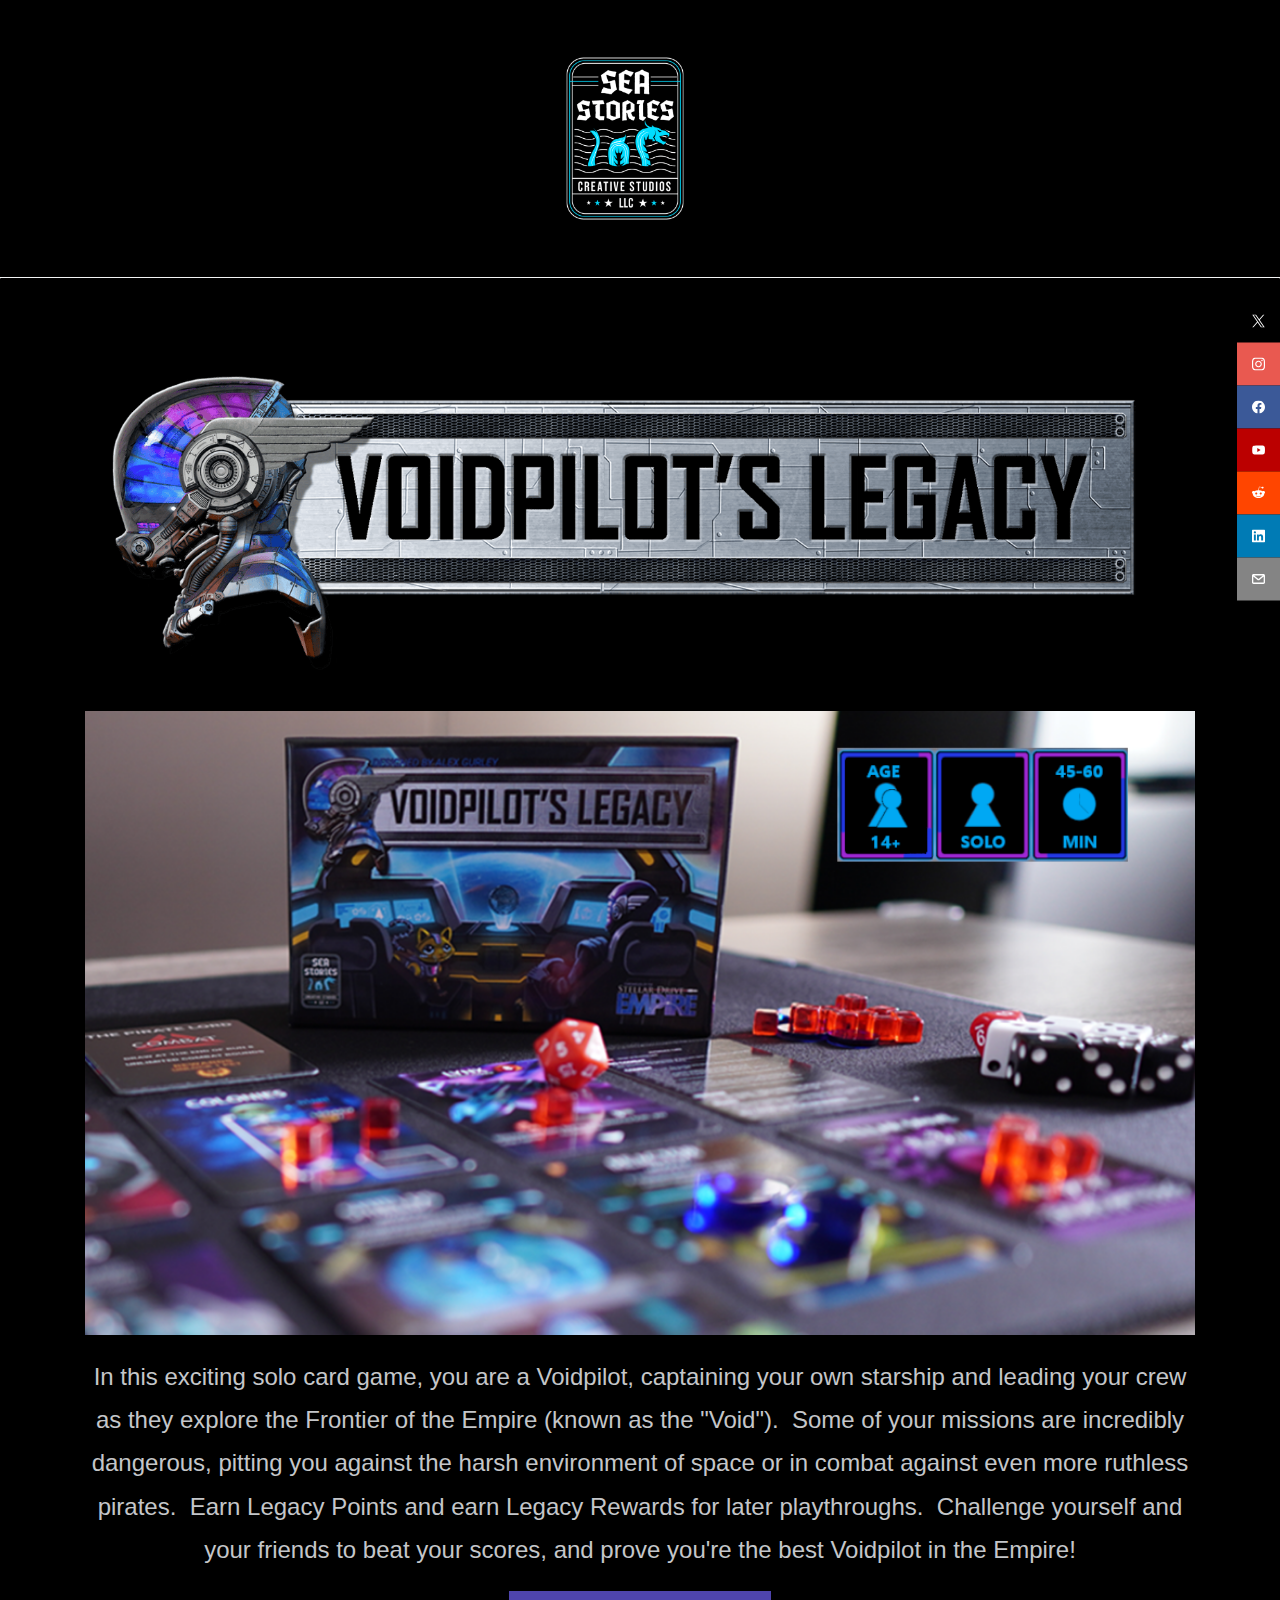
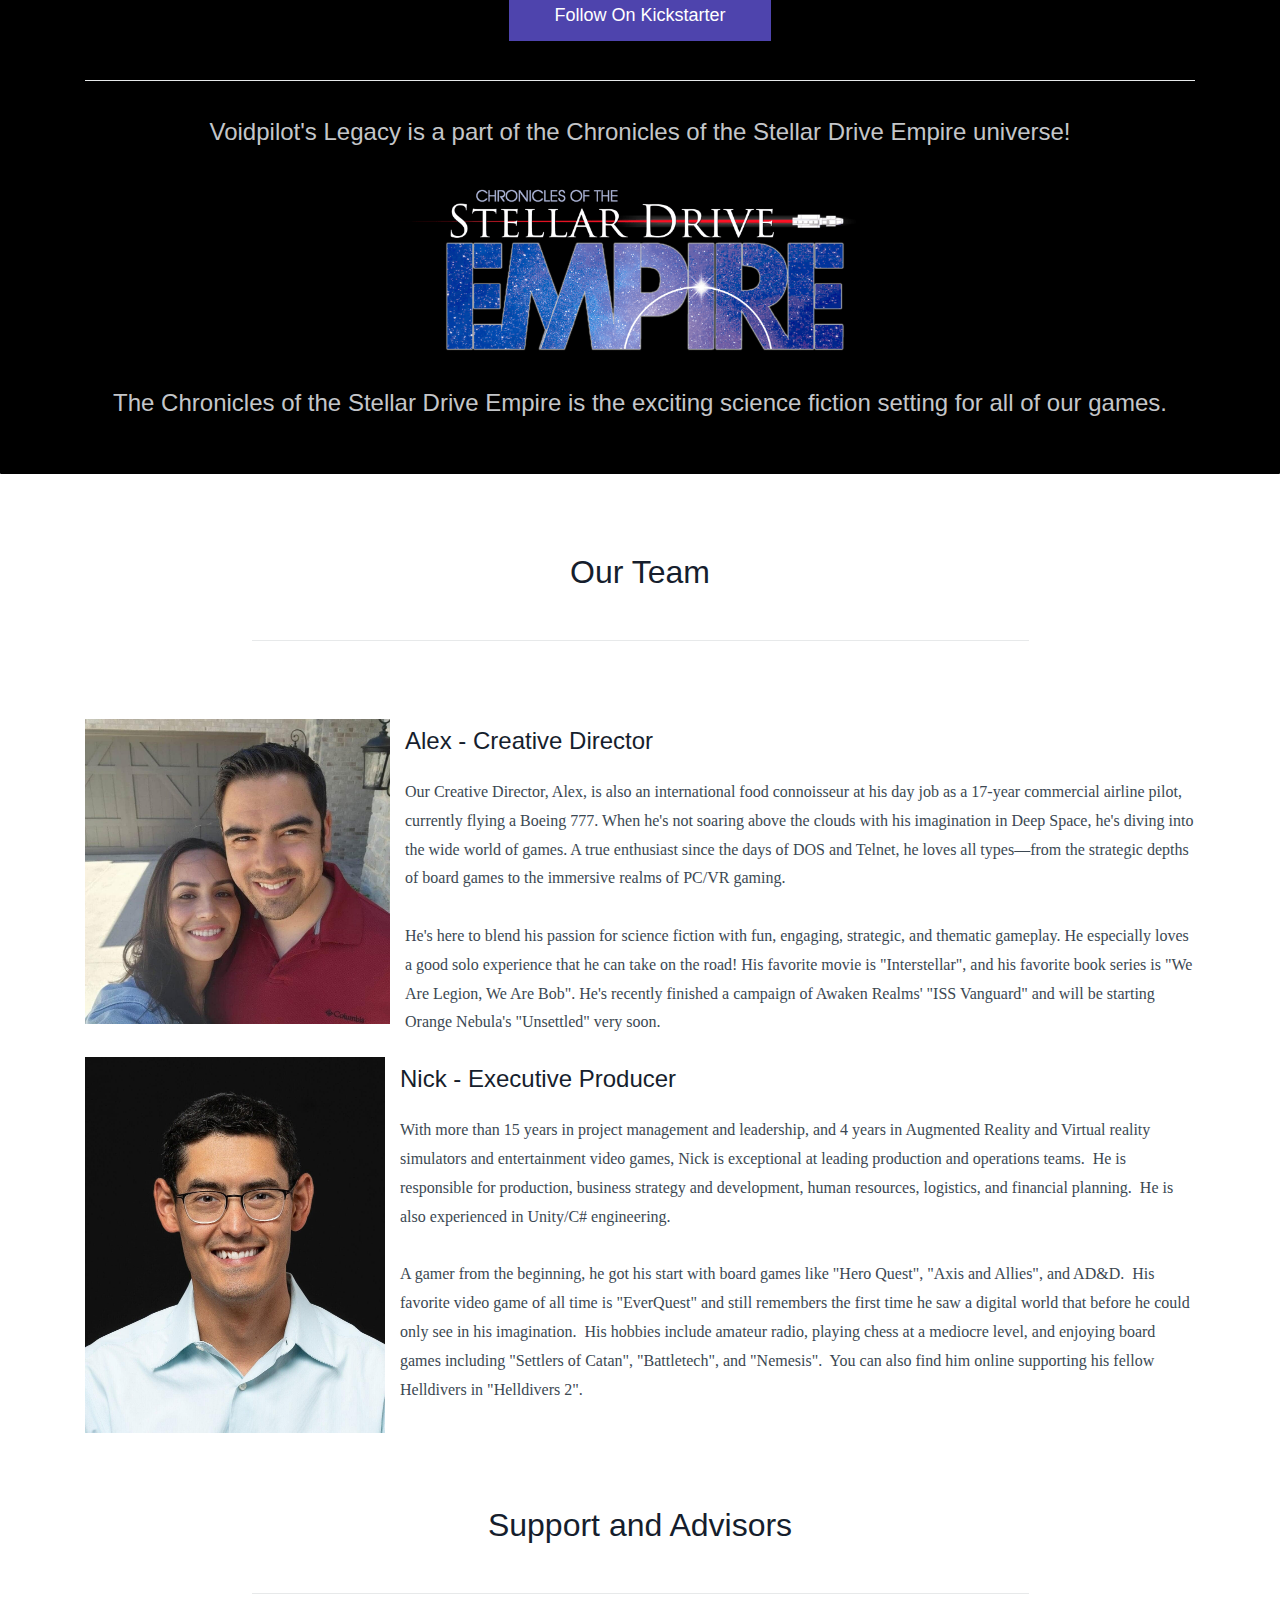
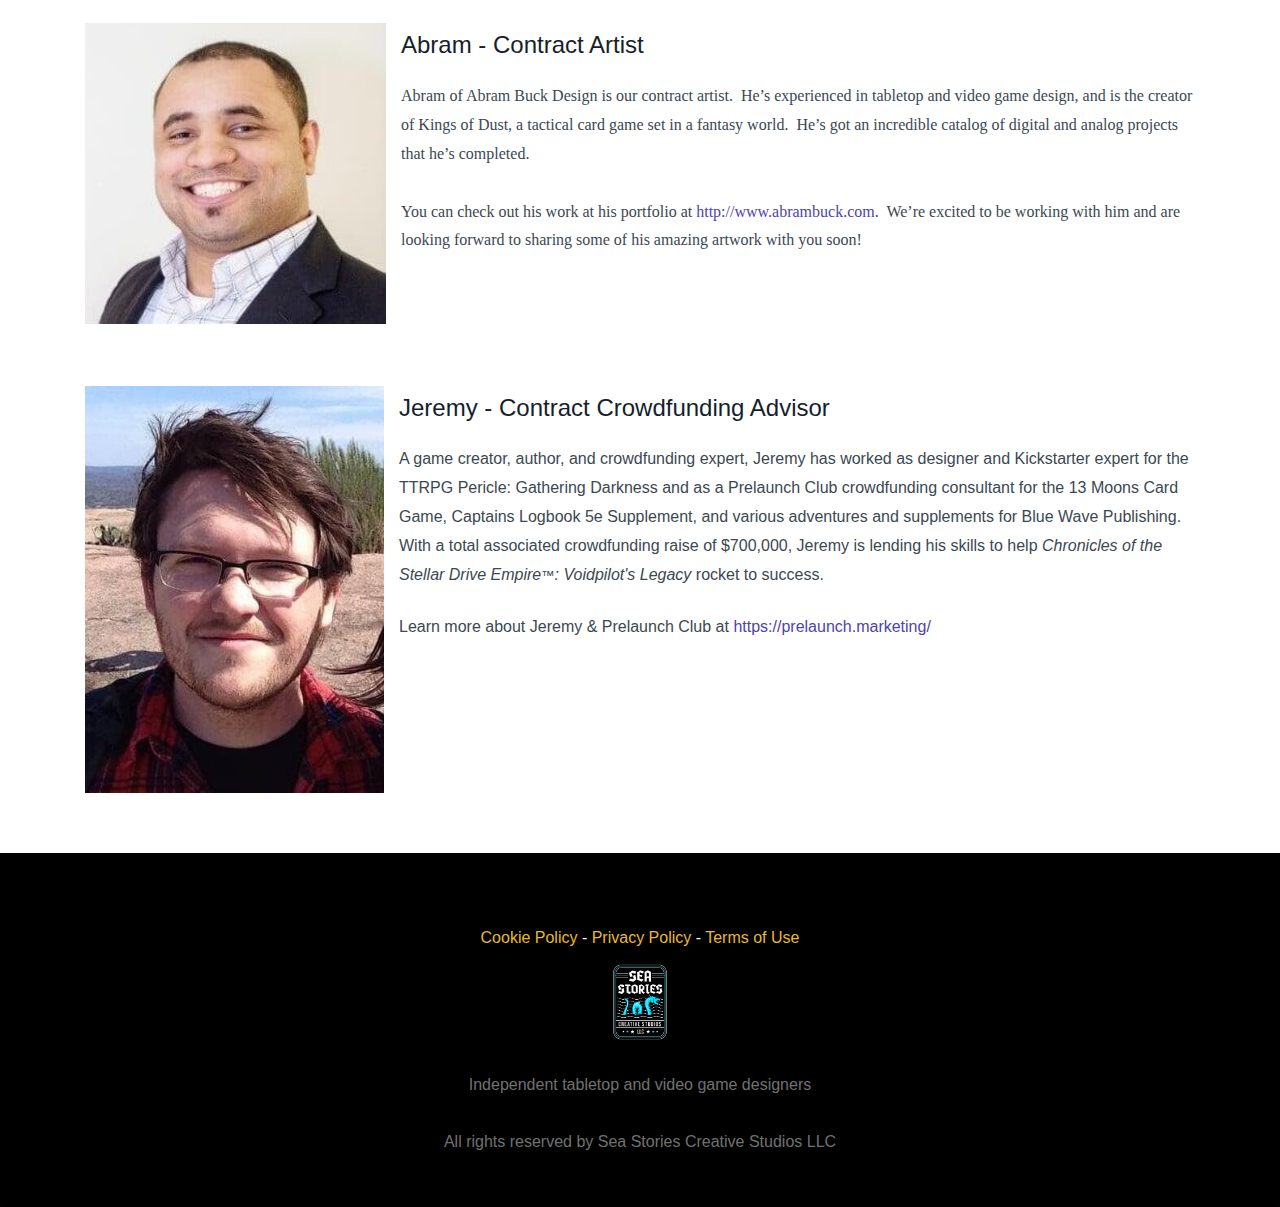
==== index.html @ 478aca2b "Testing links" ====
<!doctype html><html lang="en-US" dir="ltr" data-nojs><head><title>Sea Stories Creative Studios LLC</title><meta name="viewport" content="width=device-width, initial-scale=1.0, shrink-to-fit=no"><meta http-equiv="Content-Type" content="text/html; charset=utf-8"/><meta name="generator" content="Zoho Sites 2.0, https://zoho.com/sites"/><link rel="icon" href="/favicon.png"/><link rel="canonical" href="https://www.seastoriescreative.com/"/><meta name="twitter:card" content="summary_large_image"><meta name="twitter:image" content="https://www.seastoriescreative.com/Sea%20Stories%20Creative%20Studios%20LLC.png"><meta name="twitter:url" content="https://www.seastoriescreative.com/"><meta name="twitter:title" content="Sea Stories Creative Studios LLC"><meta property="og:image" content="https://www.seastoriescreative.com/Sea%20Stories%20Creative%20Studios%20LLC.png"><meta property="og:type" content="website"><meta property="og:url" content="https://www.seastoriescreative.com/"><meta property="og:title" content="Sea Stories Creative Studios LLC"><meta name="keywords" content="game studio, game design, games, boardgames, tabletopgames, board games, tabletop games, video games, game publisher"/><link href="https://www.seastoriescreative.com/index" rel="alternate" hreflang="x-default"><link href="/css/zsite-core.css" rel="preload" type="text/css" as="style"><link href="/css/zsite-core.css" rel="stylesheet" type="text/css"><link rel="preconnect" href="//img.zohostatic.com"><link rel="preconnect" href="//static.zohocdn.com"><link href="/template/65a9df3fc8744024b13e537485b26a95/stylesheets/style.css" rel="preload" type="text/css" as="style"><link href="/template/65a9df3fc8744024b13e537485b26a95/stylesheets/style.css" rel="stylesheet" type="text/css"><link href="/template/65a9df3fc8744024b13e537485b26a95/stylesheets/portal-signin.css" rel="preload" type="text/css" as="style"><link href="/template/65a9df3fc8744024b13e537485b26a95/stylesheets/portal-signin.css" rel="stylesheet" type="text/css"><link href="/template/65a9df3fc8744024b13e537485b26a95/stylesheets/sub-style.css" rel="preload" type="text/css" as="style"><link href="/template/65a9df3fc8744024b13e537485b26a95/stylesheets/sub-style.css" rel="stylesheet" type="text/css"><link rel="preload" type="text/css" href="//webfonts.zoho.com/css?family=Comfortaa:300,400,700/Lato:300,400,700/Noto Sans:100,300,400/Libre Baskerville:400&amp;display=swap" as="style"><link rel="stylesheet" type="text/css" href="//webfonts.zoho.com/css?family=Comfortaa:300,400,700/Lato:300,400,700/Noto Sans:100,300,400/Libre Baskerville:400&amp;display=swap"><link href="/zs-customcss.css" rel="preload" type="text/css" as="style"><link href="/zs-customcss.css" rel="stylesheet" type="text/css"><script>document.documentElement.removeAttribute('data-nojs');</script><script>window.zs_content_format="0";window.zs_resource_url ="/";window.isDefaultLogo = "false";window.zs_site_resource_id = "1806515000000003008";</script><script>window.is_portal_site="false";</script><script src="/zs-lang_en_US.js" defer></script><script src="/js/zsite-core.js" defer></script><script src="/template/65a9df3fc8744024b13e537485b26a95/js/header.js" defer></script><script src="/template/65a9df3fc8744024b13e537485b26a95/js/eventhandler.js" defer></script><script src="/template/65a9df3fc8744024b13e537485b26a95/js/megamenu.js" defer></script><script src="/template/65a9df3fc8744024b13e537485b26a95/js/language-list.js" defer></script><script>window.zs_data_center="USA";</script><script>window.stand_alone_path="";</script><script>window.zs_rendering_mode="live";</script><script>window.is_social_share_enabled="true";</script><script src="https://zsites.nimbuspop.com/IDC/js/browser_compatibility.js" defer></script><script type="text/javascript"> var zpc_msgs={"cookie.manage.table.title4":"Expires In","cookie.manage.table.title3":"Type","cookie.text.necessary.desc":"These cookies are essential for this website to function and cannot be switched off.","cookie.text.functional.desc":"These cookies are used to remember your preferences you choose on this website.","cookie.text.manage.service.name":"Zoho Sites","cookie.manage.table.title2":"Purpose","cookie.text.manage.service.desc":"Online website builder with extensive customization options.","cookie.manage.table.title1":"Name","cookie.text.analytics.title":"Analytics","cookie.text.analytics.desc":"These cookies are used to measure this website's performance.","cookie.text.necessary.title":"Essential","cookie.text.functional.title":"Functional"};</script><script type="text/javascript" src="https://static.zohocdn.com/sites/cb/zcbanner.js"></script><script type="text/javascript">window._zcBan.set_config({"after_decline_msg_buttontext":"Okay, Close.","cookie_bar_enable":true,"cp_text":"This website uses cookies to ensure you get the best experience on our website, including personalizing your experience and keeping you signed into your account.  By clicking Accept, you agree to the placement and use of cookies as described here in our Cookie Policy. Our Cookie Policy also describes how you can modify your cookie preferences.","after_decline_msg":true,"manage_btn_text":"Manage","manage_save_text":"Save","multi_page":false,"version":"1.1","after_decline_msg_text":"Declining cookies may affect the functions and user experience of this website. Please note that we use a cookie to remember your preference. You can also clear cookies and site data of this website from your browser settings","policy_msg":"You can learn more about how cookies are used by visiting the ${policy}","manage_message":"We have organised all the cookies used in this website under various categories. You may choose to accept or decline by using the toggle button in each of the following categories. Please note that we use a cookie to remember your preference. ${policy_message}","multi_site":true,"accept_btn_text":"Accept","cp_url_label":"Cookie Policy","decline_btn_text":"Decline","cp_url":"cookie-policy","manage_close_text":"Close","theme":"2","position":"2","manage_heading":"Manage preferences","f_decline_btn":true})</script><script>window.zs_resource_id = "1806515000000003009";window.zs_resource_type = "1";window.zs_site_resource_path = "";window.zs_resource_full_path ="/";window.zs_site_resource_id = "1806515000000003008";</script><script type="application/ld+json" id="schemagenerator">{"@context":"http:\/\/schema.org\/","@type":"Organization","url":"https:\/\/www.seastoriescreative.com","logo":"https:\/\/www.seastoriescreative.com\/Sea Stories Creative Studios LLC.png","sameAs":["https:\/\/www.youtube.com\/@VoidpilotsLegacy","https:\/\/www.facebook.com\/voidpilotslegacy","https:\/\/www.linkedin.com\/company\/sea-stories-creative-studios-llc\/","https:\/\/www.instagram.com\/voidpilotslegacy\/","https:\/\/twitter.com\/VoidpilotLegacy","https:\/\/www.reddit.com\/r\/VoidPilotsLegacy\/","mailto:hello@seastoriescreative.com"]}</script><!-- Google Tag Manager --><script>(function(w,d,s,l,i){w[l]=w[l]||[];w[l].push({'gtm.start':new Date().getTime(),event:'gtm.js'});var f=d.getElementsByTagName(s)[0],j=d.createElement(s),dl=l!='dataLayer'?'&l='+l:'';j.async=true;j.src='https://www.googletagmanager.com/gtm.js?id='+i+dl;f.parentNode.insertBefore(j,f);})(window,document,'script','dataLayer','GTM-KTRL2BNT');</script><!-- End Google Tag Manager --><script async src='https://www.googletagmanager.com/gtag/js?id=G-MTY41W4S1X'></script><script>window.dataLayer = window.dataLayer || [];function gtag(){dataLayer.push(arguments);}gtag('js', new Date());gtag('config', 'G-MTY41W4S1X');</script></head><body data-zs-home="false" data-zs-subsite="" data-zs-display-mode="default"><!-- Google Tag Manager (noscript) --><noscript><iframe src="https://www.googletagmanager.com/ns.html?id=GTM-KTRL2BNT" height="0" width="0" style="display:none;visibility:hidden;"></iframe></noscript><!-- End Google Tag Manager (noscript) --><a href="#thememaincontent" class="theme-skip-to-needed-content">Skip to main content</a><div data-headercontainer="zptheme-data-headercontainer" class="zpheader-style-02 theme-mobile-header-style-01" data-headercontainer="zptheme-data-headercontainer" data-zs-mobile-headerstyle="01" class="zpheader-style-02 theme-mobile-header-style-01"><div class="theme-header-topbar theme-hide-res-topbar " data-dark-part-applied="false" data-theme-topbar="zptheme-topbar"><div class="zpcontainer"></div>
</div><div class="theme-header " data-dark-part-applied="false" data-banner-base-header="theme-banner-base-header"><div class="zpcontainer"><div data-zs-branding class="theme-branding-info theme-brand-style-02" data-theme-branding-info="zptheme-branding-info"><div data-zs-logo-container class="theme-logo-parent "><a href="/" title="Logo"><picture><img data-zs-logo src="/Sea Stories Creative Studios LLC.png" alt="Sea Stories Creative Studios LLC" style="height:213px;width:254px;"/></picture></a></div>
</div></div></div><div data-megamenu-content-container class="theme-header theme-header-navigation-style" data-header="none" data-dark-part-applied="false" data-banner-base-header="theme-banner-base-header"><div class="zpcontainer"><div class="theme-navigation-and-icons"><div class="theme-menu-area" data-zp-nonresponsive-container="mymenu1"><div class="theme-menu " data-nav-menu-icon-width=15 data-nav-menu-icon-height=15 data-sub-menu-icon-height=15 data-sub-menu-icon-width=15 data-mega-menu-icon-width=15 data-mega-menu-icon-height=15 data-non-res-menu="zptheme-menu-non-res" data-zp-theme-menu="id: mymenu1 ;active: theme-menu-selected; maxitem:5;position: theme-sub-menu-position-change; orientation: horizontal; submenu: theme-sub-menu; moretext: More; nonresponsive-icon-el: theme-non-responsive-menu; responsive-icon-el: theme-responsive-menu; burger-close-icon: theme-close-icon; animate-open: theme-toggle-animate; animate-close: theme-toggle-animate-end;open-icon: theme-submenu-down-arrow; close-icon: theme-submenu-up-arrow; root-icon: theme-submenu-down-arrow; subtree-icon: theme-submenu-right-arrow;" role="navigation"></div>
</div></div></div><div data-zs-responsive-menu-area class="theme-responsive-menu-area theme-navigation-and-icons zpcontainer"><div class="theme-responsive-menu-container" data-zp-burger-clickable-area="mymenu1"><span class="theme-burger-icon" data-zp-theme-burger-icon="mymenu1"></span></div>
<div class="theme-responsive-menu theme-menu-area" data-zp-responsive-container="mymenu1"></div>
</div></div><div class="zpsocialicon-floater"><div class="theme-socialicon-parent theme-social-icon-space" data-socialicon-parent="zptheme-socialicon-parent"><ul class="theme-scoialicon-inner-parent" data-socialicon-inner-parent="zptheme-socialicon-inner-parent"><li class="theme-socialicon-list"><a href="https://twitter.com/VoidpilotLegacy" target="_blank" class="theme-twitter-container" data-zs-social-profile-link aria-label="twitter"><svg xmlns="http://www.w3.org/2000/svg" aria-hidden="true" width="24" height="24" viewBox="0 0 24 24"><path fill-rule="nonzero" d="M14.23 10.16 22.97 0H20.9l-7.59 8.82L7.24 0H.25l9.17 13.34L.25 24h2.07l8.02-9.32 6.4 9.32h6.99l-9.5-13.84Zm-2.84 3.3-.93-1.33L3.07 1.56h3.18l5.97 8.53.92 1.33 7.76 11.09h-3.18l-6.33-9.05Z"/></svg></a></li><li class="theme-socialicon-list"><a href="https://www.instagram.com/voidpilotslegacy/" target="_blank" class="theme-instagram-container" data-zs-social-profile-link aria-label="instagram"><svg class="zpsocialprofile" aria-hidden="true" viewBox="0 0 64 64" xmlns="http://www.w3.org/2000/svg"><path d="M18.7470755,0.221595251 C15.3422244,0.382299247 13.0166948,0.927668835 10.9845413,1.72394402 C8.8808805,2.5440464 7.09761014,3.64310557 5.32364538,5.42434073 C3.54758782,7.20661909 2.45687425,8.99304465 1.64301187,11.0988238 C0.855031083,13.1361614 0.321066295,15.4627981 0.170711099,18.8697484 C0.0214311023,22.2829708 -0.012802497,23.3716107 0.00383750267,32.0611721 C0.0204135023,40.7496967 0.0587623014,41.8403975 0.221527098,45.254631 C0.384285494,48.6585158 0.927619882,50.9830597 1.72388866,53.0162565 C2.54502785,55.1199428 3.64296062,56.9022276 5.42521338,58.6772547 C7.20645494,60.4522883 8.9939045,61.5419779 11.1006629,62.3569282 C13.1359204,63.1438722 15.46353,63.6799042 18.8694627,63.8291842 C22.2826082,63.9795458 23.3722466,64.0127042 32.0596384,63.9961282 C40.7511454,63.9795458 41.8408478,63.941165 45.2539933,63.7794178 C48.6588444,63.616653 50.9822875,63.0712898 53.0165275,62.2770946 C55.1201883,61.4538563 56.9034586,60.3579395 58.6774234,58.5756547 C60.4513945,56.7943876 61.5421081,55.0069188 62.3560345,52.9001285 C63.1440153,50.8648453 63.6800089,48.5372038 63.8282777,45.1333446 C63.9775577,41.7180679 64.0128665,40.6273351 63.9962265,31.9388169 C63.9796441,23.2492555 63.9402841,22.1606092 63.7785369,18.7484684 C63.6167897,15.3414861 63.0714329,13.0179854 62.2761753,10.9837454 C61.4540249,8.88005905 60.3571033,7.0987919 58.5758618,5.32274074 C56.7946202,3.54875038 55.0071771,2.4559312 52.9004123,1.64411682 C50.8641371,0.856129637 48.5375324,0.319048049 45.1316061,0.171822452 C41.7184606,0.0204496555 40.6288222,-0.0127087437 31.9383264,0.00387365592 C23.2499298,0.0204560555 22.160285,0.0577936547 18.7470755,0.221595251 M19.1203747,58.0696835 C16.0006051,57.9338499 14.3064996,57.4154436 13.1774308,56.9810372 C11.682346,56.4024772 10.6154853,55.7088452 9.49261809,54.5942852 C8.37184371,53.4755524 7.67612533,52.4117765 7.09241974,50.9198021 C6.65381495,49.7906885 6.12611576,48.0986182 5.97993337,44.9788358 C5.82129017,41.6060871 5.78502777,40.5941383 5.76945657,32.0497481 C5.75287417,23.5074443 5.78394617,22.4954955 5.93120377,19.1196428 C6.06491897,16.0019213 6.58648055,14.3057037 7.01983094,13.1776334 C7.59834613,11.6804686 8.28988531,10.6156558 9.40655089,9.49280784 C10.5252389,8.36992787 11.5889956,7.67628948 13.081994,7.0925775 C14.2100452,6.65191191 15.9021283,6.12831512 19.0208227,5.98007832 C22.3956194,5.82038552 23.4064738,5.78618392 31.9486944,5.76960153 C40.4929438,5.75298713 41.5048734,5.78307992 44.8807453,5.93134872 C47.9983644,6.06715032 49.6945564,6.58350231 50.8216028,7.0199951 C52.3176987,7.59852308 53.3845595,8.28801427 54.5064091,9.40674704 C55.628201,10.5254798 56.323913,11.5871694 56.9076186,13.0832846 C57.3482458,14.2082189 57.8718362,15.9023821 58.0190938,19.0201036 C58.1797594,22.3949387 58.2160858,23.4068555 58.231593,31.9491913 C58.2481754,40.4935879 58.2171034,41.5054983 58.0688346,44.8792902 C57.933033,47.9990726 57.4156442,49.6942725 56.9802074,50.8243973 C56.4016858,52.3184581 55.710089,53.3853316 54.5924123,54.5082116 C53.4747995,55.6269444 52.4110427,56.3246916 50.9169691,56.9084356 C49.7910044,57.348026 48.0968988,57.8726723 44.9802333,58.0209411 C41.6055006,58.1795587 40.5945822,58.2158467 32.0492576,58.2314179 C23.507037,58.2480131 22.4961826,58.2158659 19.1203747,58.0696835 M45.2073489,14.8946189 C45.2114717,17.0138765 46.9346204,18.729806 49.053846,18.7256663 C51.1740891,18.7215116 52.8900251,16.9993549 52.8869253,14.8800973 C52.8827483,12.7608398 51.1595931,11.043899 49.03935,11.0480387 C46.9191132,11.052187 45.2031773,12.7753614 45.2073489,14.8946189 M15.5693094,32.0310857 C15.5869347,41.1063495 22.957565,48.4469894 32.0305952,48.4293954 C41.1046942,48.4117446 48.4493852,41.0430983 48.4318231,31.9678665 C48.414134,22.8957323 41.0424926,15.5509133 31.967376,15.5685072 C22.8942818,15.5861645 15.5516836,22.9579403 15.5693094,32.0310857 M21.3328633,32.0196937 C21.3225058,26.1295435 26.0897377,21.344654 31.978768,21.3342528 C37.868867,21.3228812 42.6547101,26.0880651 42.6661227,31.9792585 C42.6775581,37.870452 37.9103198,42.6542983 32.0192032,42.6657427 C26.1301793,42.6771143 21.3442722,37.9108872 21.3328633,32.0196937"></path></svg></a></li><li class="theme-socialicon-list"><a href="https://www.facebook.com/voidpilotslegacy" target="_blank" class="theme-facebook-container" data-zs-social-profile-link aria-label="facebook"><svg class="zpsocialprofile" aria-hidden="true" viewBox="0 0 64 64" xmlns="http://www.w3.org/2000/svg"><path d="M64,32.1989637 C64,14.4248705 49.6642636,0 32,0 C14.3357364,0 -8.52651283e-14,14.4248705 -8.52651283e-14,32.1989637 C-8.52651283e-14,48.2818653 11.6992791,61.6124352 27.0236869,64 L27.0236869,41.4839378 L18.8506694,41.4839378 L18.8506694,32.1989637 L27.0236869,32.1989637 L27.0236869,25.1025907 C27.0236869,17.0445596 31.76931,12.5678756 39.0854789,12.5678756 C42.5787848,12.5678756 46.2039135,13.2310881 46.2039135,13.2310881 L46.2039135,21.0901554 L42.1833162,21.0901554 C38.1956746,21.0901554 36.9433574,23.6103627 36.9433574,26.1305699 L36.9433574,32.1658031 L45.8414006,32.1658031 L44.4243048,41.4507772 L36.9433574,41.4507772 L36.9433574,63.9668394 C52.3007209,61.6124352 64,48.2818653 64,32.1989637 Z"></path></svg></a></li><li class="theme-socialicon-list"><a href="https://www.youtube.com/@VoidpilotsLegacy" target="_blank" class="theme-youtube-container" data-zs-social-profile-link aria-label="youtube"><svg class="zpsocialprofile" aria-hidden="true" viewBox="0 0 64 64" xmlns="http://www.w3.org/2000/svg"><path d="M32.786 10l.106.001.392.002c1.94.009 6.896.05 11.873.237l.765.03c4.589.187 9.063.504 11.068 1.04 2.71.73 4.84 2.86 5.56 5.56 1.204 4.505 1.301 13.515 1.31 14.939v.382c-.009 1.424-.106 10.434-1.31 14.939a7.885 7.885 0 0 1-5.56 5.56c-4.455 1.19-21.107 1.3-24.098 1.309h-.923c-2.99-.01-19.635-.118-24.099-1.309a7.885 7.885 0 0 1-5.56-5.56c-.401-1.502-.68-3.504-.873-5.559l-.058-.65c-.314-3.688-.368-7.394-.377-8.552L1 32.124v-.194-.054l.002-.245c.009-1.158.063-4.864.377-8.552l.058-.65c.193-2.055.472-4.057.873-5.559a7.885 7.885 0 0 1 5.56-5.56c4.296-1.146 19.878-1.29 23.706-1.307L31.97 10h.105zM26.15 22.57v18.86L42.48 32l-16.33-9.43z"/></svg></a></li><li class="theme-socialicon-list"><a href="https://www.reddit.com/r/VoidPilotsLegacy/" target="_blank" class="theme-reddit-container" data-zs-social-profile-link aria-label="reddit"><svg class="zpsocialprofile" aria-hidden="true" xmlns="http://www.w3.org/2000/svg" viewBox="0 0 64 64"><path d="M64,29.0049213 C64,25.1338583 60.8506151,21.992126 56.970123,21.992126 C55.0579965,21.992126 53.370826,22.7214567 52.1335677,23.9557087 C47.3532513,20.5334646 40.7170475,18.2893701 33.4059754,18.0088583 L36.6115993,3.02952756 L47.0158172,5.21751969 C47.1282953,7.85433071 49.3216169,9.98622047 52.0210896,9.98622047 C54.7768014,9.98622047 57.026362,7.74212598 57.026362,4.99311024 C57.026362,2.24409449 54.7768014,0 52.0210896,0 C50.0527241,0 48.3655536,1.12204724 47.5782074,2.80511811 L35.9367311,0.336614173 C35.599297,0.280511811 35.2618629,0.336614173 34.9806678,0.50492126 C34.6994728,0.673228346 34.5307557,0.953740157 34.4182777,1.29035433 L30.8752197,18.0088583 C23.3954306,18.2332677 16.7029877,20.4212598 11.8664323,23.9557087 C10.629174,22.7775591 8.8857645,21.992126 7.02987698,21.992126 C3.14938489,21.992126 0,25.1338583 0,29.0049213 C0,31.8661417 1.68717047,34.2785433 4.16168717,35.4005906 C4.04920914,36.0738189 3.99297012,36.8031496 3.99297012,37.5324803 C3.99297012,48.3041339 16.5342707,57 32.056239,57 C47.5782074,57 60.1195079,48.3041339 60.1195079,37.5324803 C60.1195079,36.8031496 60.0632689,36.1299213 59.9507909,35.4566929 C62.2565905,34.3346457 64,31.8661417 64,29.0049213 Z M16,34 C16,31.247191 18.247191,29 21,29 C23.752809,29 26,31.247191 26,34 C26,36.752809 23.752809,39 21,39 C18.247191,39 16,36.752809 16,34 Z M43.6131844,47.2768496 C40.253641,50.7708831 33.865001,51 31.9924686,51 C30.1199362,51 23.6762217,50.7136038 20.3717528,47.2768496 C19.8760824,46.7613365 19.8760824,45.902148 20.3717528,45.3866348 C20.8674231,44.8711217 21.6935403,44.8711217 22.1892107,45.3866348 C24.282041,47.5632458 28.7981486,48.3651551 32.0475431,48.3651551 C35.2969376,48.3651551 39.7579706,47.5632458 41.9058755,45.3866348 C42.4015458,44.8711217 43.2276631,44.8711217 43.7233334,45.3866348 C44.1088548,45.9594272 44.1088548,46.7613365 43.6131844,47.2768496 Z M43,39 C40.247191,39 38,36.752809 38,34 C38,31.247191 40.247191,29 43,29 C45.752809,29 48,31.247191 48,34 C48,36.752809 45.752809,39 43,39 Z"></path></svg></a></li><li class="theme-socialicon-list"><a href="https://www.linkedin.com/company/sea-stories-creative-studios-llc/" target="_blank" class="theme-linkedin-container" data-zs-social-profile-link aria-label="linkedin"><svg class="zpsocialprofile" aria-hidden="true" viewBox="0 0 64 64" xmlns="http://www.w3.org/2000/svg"><path d="M64 4.706v54.588A4.706 4.706 0 0 1 59.294 64H4.706A4.706 4.706 0 0 1 0 59.294V4.706A4.706 4.706 0 0 1 4.706 0h54.588A4.706 4.706 0 0 1 64 4.706zM18.824 24.47H9.412v30.117h9.412V24.471zm.847-10.353a5.421 5.421 0 0 0-5.384-5.46h-.17a5.459 5.459 0 0 0 0 10.918 5.421 5.421 0 0 0 5.554-5.289v-.17zm34.917 22.174c0-9.054-5.76-12.574-11.482-12.574a10.73 10.73 0 0 0-9.525 4.856h-.263v-4.103H24.47v30.117h9.411V38.57a6.25 6.25 0 0 1 5.647-6.738h.358c2.993 0 5.214 1.882 5.214 6.625v16.132h9.412l.075-18.296z"/></svg></a></li><li class="theme-socialicon-list"><a href="mailto:hello@seastoriescreative.com" target="_blank" class="theme-email-container" data-zs-social-profile-link aria-label="email"><svg aria-hidden="true" viewBox="0 0 383 292" xmlns="http://www.w3.org/2000/svg" xmlns:xlink="http://www.w3.org/1999/xlink"><path d="M336.764,0.945 L45.354,0.945 C20.346,0.945 0,20.484 0,44.5 L0,247.617 C0,271.633 20.346,291.172 45.354,291.172 L336.764,291.172 C361.772,291.172 382.117,271.633 382.117,247.617 L382.117,44.5 C382.117,20.484 361.772,0.945 336.764,0.945 L336.764,0.945 Z M336.764,252.72 L45.354,252.72 C41.678,252.72 38.454,250.336 38.454,247.617 L38.454,71.359 L170.251,182.629 C172.953,184.911 176.389,186.167 179.927,186.167 L202.186,186.168 C205.722,186.168 209.16,184.911 211.863,182.629 L343.666,71.355 L343.666,247.619 C343.664,250.336 340.439,252.72 336.764,252.72 L336.764,252.72 Z M191.059,147.987 L62.87,39.397 L319.248,39.397 L191.059,147.987 L191.059,147.987 Z"></path></svg></a></li></ul></div>
</div></div>

<div data-theme-content-container="theme-content-container" class="theme-content-area "><div class="theme-content-container"><div class="theme-content-area-inner"><div class="zpcontent-container page-container "><div data-element-id="elm_e9fQf1eFQduk0nmNtAIdBA" data-element-type="section" class="zpsection zpdefault-section zpdefault-section-bg zscustom-section-73 " style="background-color:rgb(0, 0, 0);background-image:unset;"><style type="text/css"> [data-element-id="elm_e9fQf1eFQduk0nmNtAIdBA"].zpsection{ border-radius:1px; } </style><div class="zpcontainer"><div data-element-id="elm__mXzXX-2QSj59DTmMHDhwQ" data-element-type="row" class="zprow zpalign-items-flex-start zpjustify-content-flex-start zpdefault-section zpdefault-section-bg "><style type="text/css"> [data-element-id="elm__mXzXX-2QSj59DTmMHDhwQ"].zprow{ border-radius:1px; } </style><div data-element-id="elm_FdUNUHGbYTXKhzCLHyN1WA" data-element-type="column" class="zpelem-col zpcol-12 zpcol-md-12 zpcol-sm-12 zpalign-self- zpdefault-section zpdefault-section-bg "><style type="text/css"> [data-element-id="elm_FdUNUHGbYTXKhzCLHyN1WA"].zpelem-col{ border-radius:1px; } </style><div data-element-id="elm__OHhuEew_BnUKDeQ_A97dQ" data-element-type="image" class="zpelement zpelem-image "><style> @media (min-width: 992px) { [data-element-id="elm__OHhuEew_BnUKDeQ_A97dQ"] .zpimage-container figure img { width: 1110px ; height: 342.71px ; } } @media (max-width: 991px) and (min-width: 768px) { [data-element-id="elm__OHhuEew_BnUKDeQ_A97dQ"] .zpimage-container figure img { width:723px ; height:223.23px ; } } @media (max-width: 767px) { [data-element-id="elm__OHhuEew_BnUKDeQ_A97dQ"] .zpimage-container figure img { width:415px ; height:128.13px ; } } [data-element-id="elm__OHhuEew_BnUKDeQ_A97dQ"].zpelem-image { border-radius:1px; } </style><div data-caption-color="" data-size-tablet="" data-size-mobile="" data-align="center" data-tablet-image-separate="false" data-mobile-image-separate="false" class="zpimage-container zpimage-align-center zpimage-tablet-align-center zpimage-mobile-align-center zpimage-size-fit zpimage-tablet-fallback-fit zpimage-mobile-fallback-fit "><figure role="none" class="zpimage-data-ref"><a class="zpimage-anchor" href="https://www.kickstarter.com/projects/voidpilotslegacy/voidpilots-legacy-a-new-solo-sci-fi-tabletop-game" target="" title="Follow on Kickstarter!" rel="nofollow"><picture><img class="zpimage zpimage-style-none zpimage-space-none " src="/VPL%20Logo%20for%20Website%20Transparent.png" width="415" height="128.13" loading="lazy" size="fit"/></picture></a></figure></div>
</div><div data-element-id="elm__EafTPtMDIHY2mbrFZQD1w" data-element-type="image" class="zpelement zpelem-image "><style> @media (min-width: 992px) { [data-element-id="elm__EafTPtMDIHY2mbrFZQD1w"] .zpimage-container figure img { width: 1110px ; height: 624.38px ; } } @media (max-width: 991px) and (min-width: 768px) { [data-element-id="elm__EafTPtMDIHY2mbrFZQD1w"] .zpimage-container figure img { width:723px ; height:406.69px ; } } @media (max-width: 767px) { [data-element-id="elm__EafTPtMDIHY2mbrFZQD1w"] .zpimage-container figure img { width:415px ; height:233.44px ; } } [data-element-id="elm__EafTPtMDIHY2mbrFZQD1w"].zpelem-image { border-radius:1px; } </style><div data-caption-color="" data-size-tablet="" data-size-mobile="" data-align="center" data-tablet-image-separate="false" data-mobile-image-separate="false" class="zpimage-container zpimage-align-center zpimage-tablet-align-center zpimage-mobile-align-center zpimage-size-fit zpimage-tablet-fallback-fit zpimage-mobile-fallback-fit "><figure role="none" class="zpimage-data-ref"><a class="zpimage-anchor" href="https://www.kickstarter.com/projects/voidpilotslegacy/voidpilots-legacy-a-new-solo-sci-fi-tabletop-game" target="" title="Follow on Kickstarter!" rel="nofollow"><picture><img class="zpimage zpimage-style-none zpimage-space-none " src="/Kickstarter_Main_Updated_Box_Art.png" width="415" height="233.44" loading="lazy" size="fit"/></picture></a></figure></div>
</div><div data-element-id="elm_JCld3s4CNMFNfX1AwL4HZw" data-element-type="text" class="zpelement zpelem-text "><style> [data-element-id="elm_JCld3s4CNMFNfX1AwL4HZw"].zpelem-text{ color:#C4C6C9 ; border-radius:1px; } </style><div class="zptext zptext-align-left " data-editor="true"><p style="text-align:center;"><span style="font-size:24px;">In this exciting solo card game, you are a Voidpilot, captaining your own starship and leading your crew as they explore the Frontier of the Empire (known as the &quot;Void&quot;).&nbsp;&nbsp;</span><span style="font-size:24px;color:inherit;">Some of your missions are incredibly dangerous, pitting you against the harsh environment of space or in combat against even more ruthless pirates.&nbsp; Earn Legacy Points and earn Legacy Rewards for later playthroughs.&nbsp; Challenge yourself and your friends to beat your scores, and prove you're the best Voidpilot in the Empire!</span></p></div>
</div><div data-element-id="elm_pUQxnn-iqKiBbS7LHM4fKA" data-element-type="button" class="zpelement zpelem-button "><style> [data-element-id="elm_pUQxnn-iqKiBbS7LHM4fKA"].zpelem-button{ border-radius:1px; } </style><div class="zpbutton-container zpbutton-align-center"><style type="text/css"></style><a class="zpbutton-wrapper zpbutton zpbutton-type-primary zpbutton-size-lg zpbutton-style-none " href="https://www.kickstarter.com/projects/voidpilotslegacy/voidpilots-legacy-a-new-solo-sci-fi-tabletop-game" rel="nofollow"><span class="zpbutton-content">Follow On Kickstarter</span></a></div>
</div><div data-element-id="elm_vgsgtUgsEJg2TPLaZqE7Vg" data-element-type="divider" class="zpelement zpelem-divider "><style type="text/css"> [data-element-id="elm_vgsgtUgsEJg2TPLaZqE7Vg"].zpelem-divider{ border-radius:1px; } </style><style></style><div class="zpdivider-container zpdivider-line zpdivider-align-center zpdivider-width100 zpdivider-line-style-solid "><div class="zpdivider-common"></div>
</div></div><div data-element-id="elm_Fx9bbV9vGnPjCKG36pbBfw" data-element-type="text" class="zpelement zpelem-text "><style> [data-element-id="elm_Fx9bbV9vGnPjCKG36pbBfw"].zpelem-text{ color:#C4C6C9 ; border-radius:1px; } </style><div class="zptext zptext-align-left " data-editor="true"><p style="text-align:center;"><span style="color:inherit;"><span style="font-size:24px;">Voidpilot's Legacy is a part of the Chronicles of the Stellar Drive Empire universe!</span></span><br></p></div>
</div><div data-element-id="elm_EDOK5cABSt3zhA7u4ZMHGw" data-element-type="image" class="zpelement zpelem-image "><style> @media (min-width: 992px) { [data-element-id="elm_EDOK5cABSt3zhA7u4ZMHGw"] .zpimage-container figure img { width: 500px ; height: 187.81px ; } } @media (max-width: 991px) and (min-width: 768px) { [data-element-id="elm_EDOK5cABSt3zhA7u4ZMHGw"] .zpimage-container figure img { width:500px ; height:187.81px ; } } @media (max-width: 767px) { [data-element-id="elm_EDOK5cABSt3zhA7u4ZMHGw"] .zpimage-container figure img { width:500px ; height:187.81px ; } } [data-element-id="elm_EDOK5cABSt3zhA7u4ZMHGw"].zpelem-image { border-radius:1px; } </style><div data-caption-color="" data-size-tablet="" data-size-mobile="" data-align="center" data-tablet-image-separate="false" data-mobile-image-separate="false" class="zpimage-container zpimage-align-center zpimage-tablet-align-center zpimage-mobile-align-center zpimage-size-medium zpimage-tablet-fallback-medium zpimage-mobile-fallback-medium hb-lightbox " data-lightbox-options="
                type:fullscreen,
                theme:dark"><figure role="none" class="zpimage-data-ref"><a class="zpimage-anchor" style="cursor:pointer;" href="javascript:;"><picture><img class="zpimage zpimage-style-none zpimage-space-none " src="/SDE_Website_trans.png" width="500" height="187.81" loading="lazy" size="medium" data-lightbox="true"/></picture></a></figure></div>
</div><div data-element-id="elm_a20Hr5rEx1dm4_iFs_bB9A" data-element-type="text" class="zpelement zpelem-text "><style> [data-element-id="elm_a20Hr5rEx1dm4_iFs_bB9A"].zpelem-text{ color:#C4C6C9 ; border-radius:1px; } </style><div class="zptext zptext-align-left " data-editor="true"><p style="text-align:center;"><span style="font-size:24px;">The Chronicles of the Stellar Drive Empire is the exciting science fiction setting for all of our games.</span></p></div>
</div></div></div></div></div><div data-element-id="elm_SDrUrYrMS2i730oQY2Qi9g" data-element-type="section" class="zpsection zpdefault-section zpdefault-section-bg zscustom-section-74 "><style type="text/css"> [data-element-id="elm_SDrUrYrMS2i730oQY2Qi9g"].zpsection{ border-radius:1px; } </style><div class="zpcontainer"><div data-element-id="elm_VMAX110gSnWqBg7SoLzl_w" data-element-type="row" class="zprow zpalign-items-flex-start zpjustify-content-flex-start "><style type="text/css"></style><div data-element-id="elm_b5cIg9vqTsudaE9iIs5Iug" data-element-type="column" class="zpelem-col zpcol-12 zpcol-md-12 zpcol-sm-12 zpalign-self- zpdefault-section zpdefault-section-bg "><style type="text/css"></style><div data-element-id="elm_DQZh75ozQzafYv4T58g6_g" data-element-type="heading" class="zpelement zpelem-heading "><style></style><h2
 class="zpheading zpheading-style-none zpheading-align-center " data-editor="true">Our Team</h2></div>
<div data-element-id="elm_Zpue_YudS_id2jfYq0xBEQ" data-element-type="divider" class="zpelement zpelem-divider "><style type="text/css"></style><style></style><div class="zpdivider-container zpdivider-line zpdivider-align-center zpdivider-width70 zpdivider-line-style-solid "><div class="zpdivider-common"></div>
</div></div><div data-element-id="elm_8zu7DHhhSsu6b11nJKqRug" data-element-type="text" class="zpelement zpelem-text "><style></style><div class="zptext zptext-align-center " data-editor="true"><p><br></p></div>
</div><div data-element-id="elm_6KQW6FY9JiXss4-Q_Cc7hw" data-element-type="imageheadingtext" class="zpelement zpelem-imageheadingtext "><style> @media (min-width: 992px) { [data-element-id="elm_6KQW6FY9JiXss4-Q_Cc7hw"] .zpimageheadingtext-container figure img { width: 305px !important ; height: 305px !important ; } } @media (max-width: 991px) and (min-width: 768px) { [data-element-id="elm_6KQW6FY9JiXss4-Q_Cc7hw"] .zpimageheadingtext-container figure img { width:305px !important ; height:305px !important ; } } @media (max-width: 767px) { [data-element-id="elm_6KQW6FY9JiXss4-Q_Cc7hw"] .zpimageheadingtext-container figure img { width:305px !important ; height:305px !important ; } } [data-element-id="elm_6KQW6FY9JiXss4-Q_Cc7hw"].zpelem-imageheadingtext{ border-radius:1px; } </style><div data-size-tablet="" data-size-mobile="" data-align="left" data-tablet-image-separate="false" data-mobile-image-separate="false" class="zpimageheadingtext-container zpimage-with-text-container zpimage-align-left zpimage-tablet-align-left zpimage-mobile-align-left zpimage-size-custom zpimage-tablet-fallback-custom zpimage-mobile-fallback-custom hb-lightbox " data-lightbox-options="
            type:fullscreen,
            theme:dark"><figure role="none" class="zpimage-data-ref"><a class="zpimage-anchor" style="cursor:pointer;" href="javascript:;"><picture><img class="zpimage zpimage-style-none zpimage-space-none " src="/Alex_1.jpg" data-src="/Alex_1.jpg" width="305" height="305" loading="lazy" size="custom" data-lightbox="true"/></picture></a></figure><div class="zpimage-headingtext-container"><h3 class="zpimage-heading zpimage-text-align-left" data-editor="true">Alex - Creative Director</h3><div class="zpimage-text zpimage-text-align-left " data-editor="true"><p><span style="color:inherit;font-family:Lato;font-size:16px;">Our Creative Director, Alex, is also an international food connoisseur at his day job as a 17-year commercial airline pilot, currently flying a Boeing 777. When he's not soaring above the clouds with his imagination in Deep Space, he's diving into the wide world of games. A true enthusiast since the days of DOS and Telnet, he loves all types—from the strategic depths of board games to the immersive realms of PC/VR gaming.&nbsp;</span></p><p><span style="color:inherit;font-family:Lato;font-size:16px;"><br></span></p><p><span style="color:inherit;font-family:Lato;font-size:16px;">He's here to blend his passion for science fiction with fun, engaging, strategic, and thematic gameplay. He especially loves a good solo experience that he can take on the road! His favorite movie is &quot;Interstellar&quot;, and his favorite book series is &quot;We Are Legion, We Are Bob&quot;. He's recently finished a campaign of Awaken Realms' &quot;ISS Vanguard&quot; and will be starting Orange Nebula's &quot;Unsettled&quot; very soon.&nbsp;</span><br></p></div>
</div></div></div><div data-element-id="elm_yIuAMoLr0vUGEcGlsAKUeQ" data-element-type="imageheadingtext" class="zpelement zpelem-imageheadingtext "><style> @media (min-width: 992px) { [data-element-id="elm_yIuAMoLr0vUGEcGlsAKUeQ"] .zpimageheadingtext-container figure img { width: 300px !important ; height: 375.5px !important ; } } @media (max-width: 991px) and (min-width: 768px) { [data-element-id="elm_yIuAMoLr0vUGEcGlsAKUeQ"] .zpimageheadingtext-container figure img { width:300px !important ; height:375.5px !important ; } } @media (max-width: 767px) { [data-element-id="elm_yIuAMoLr0vUGEcGlsAKUeQ"] .zpimageheadingtext-container figure img { width:300px !important ; height:375.5px !important ; } } [data-element-id="elm_yIuAMoLr0vUGEcGlsAKUeQ"].zpelem-imageheadingtext{ border-radius:1px; } </style><div data-size-tablet="" data-size-mobile="" data-align="left" data-tablet-image-separate="false" data-mobile-image-separate="false" class="zpimageheadingtext-container zpimage-with-text-container zpimage-align-left zpimage-tablet-align-left zpimage-mobile-align-left zpimage-size-custom zpimage-tablet-fallback-custom zpimage-mobile-fallback-custom hb-lightbox " data-lightbox-options="
            type:fullscreen,
            theme:dark"><figure role="none" class="zpimage-data-ref"><a class="zpimage-anchor" style="cursor:pointer;" href="javascript:;"><picture><img class="zpimage zpimage-style-none zpimage-space-none " src="/Tight%20Crop-Nick%20G%20-%208277.jpg" data-src="/Tight%20Crop-Nick%20G%20-%208277.jpg" width="300" height="375.5" loading="lazy" size="custom" data-lightbox="true"/></picture></a></figure><div class="zpimage-headingtext-container"><h3 class="zpimage-heading zpimage-text-align-left" data-editor="true">Nick - Executive Producer</h3><div class="zpimage-text zpimage-text-align-left " data-editor="true"><p><span style="font-family:Lato;font-size:16px;">With more than 15 years in project management and leadership, and 4 years in Augmented Reality and Virtual reality simulators and entertainment video games, Nick is exceptional at leading production and operations teams.&nbsp; He is responsible for production, business strategy and development, human resources, logistics, and financial planning.&nbsp; He is also experienced in Unity/C# engineering.</span></p><p><span style="font-family:Lato;font-size:16px;"><br></span></p><p><span style="font-family:Lato;font-size:16px;">A gamer from the beginning, he got his start with board games like &quot;Hero Quest&quot;, &quot;Axis and Allies&quot;, and AD&amp;D.&nbsp; His favorite video game of all time is &quot;EverQuest&quot; and still remembers the first time he saw a digital world that before he could only see in his imagination.&nbsp; His hobbies include amateur radio, playing chess at a mediocre level, and enjoying board games including &quot;Settlers of Catan&quot;, &quot;Battletech&quot;, and &quot;Nemesis&quot;.&nbsp; You can also find him online supporting his fellow Helldivers in &quot;Helldivers 2&quot;.</span></p></div>
</div></div></div><div data-element-id="elm_jc_GN5UaSQiSmysfmIzAlg" data-element-type="spacer" class="zpelement zpelem-spacer "><style> div[data-element-id="elm_jc_GN5UaSQiSmysfmIzAlg"] div.zpspacer { height:14px; } @media (max-width: 768px) { div[data-element-id="elm_jc_GN5UaSQiSmysfmIzAlg"] div.zpspacer { height:calc(14px / 3); } } </style><div class="zpspacer " data-height="14"></div>
</div></div><div data-element-id="elm_nuZRX4GSSTSexJXYOZMUQg" data-element-type="column" class="zpelem-col zpcol-12 zpcol-md-12 zpcol-sm-12 zpalign-self- zpdefault-section zpdefault-section-bg "><style type="text/css"> [data-element-id="elm_nuZRX4GSSTSexJXYOZMUQg"].zpelem-col{ border-radius:1px; } </style><div data-element-id="elm_GhQmlJOa2bTU3SP8X7O7Fg" data-element-type="heading" class="zpelement zpelem-heading "><style></style><h2
 class="zpheading zpheading-style-none zpheading-align-center " data-editor="true">Support and Advisors</h2></div>
<div data-element-id="elm_awZPj3Qbe4uGyutzFcCKmw" data-element-type="divider" class="zpelement zpelem-divider "><style type="text/css"></style><style></style><div class="zpdivider-container zpdivider-line zpdivider-align-center zpdivider-width70 zpdivider-line-style-solid "><div class="zpdivider-common"></div>
</div></div><div data-element-id="elm_kvES_MLPi5j6v9XZvM8uJw" data-element-type="imageheadingtext" class="zpelement zpelem-imageheadingtext "><style> @media (min-width: 992px) { [data-element-id="elm_kvES_MLPi5j6v9XZvM8uJw"] .zpimageheadingtext-container figure img { width: 301px !important ; height: 301px !important ; } } @media (max-width: 991px) and (min-width: 768px) { [data-element-id="elm_kvES_MLPi5j6v9XZvM8uJw"] .zpimageheadingtext-container figure img { width:301px !important ; height:301px !important ; } } @media (max-width: 767px) { [data-element-id="elm_kvES_MLPi5j6v9XZvM8uJw"] .zpimageheadingtext-container figure img { width:301px !important ; height:301px !important ; } } [data-element-id="elm_kvES_MLPi5j6v9XZvM8uJw"].zpelem-imageheadingtext{ border-radius:1px; } </style><div data-size-tablet="" data-size-mobile="" data-align="left" data-tablet-image-separate="false" data-mobile-image-separate="false" class="zpimageheadingtext-container zpimage-with-text-container zpimage-align-left zpimage-tablet-align-left zpimage-mobile-align-left zpimage-size-custom zpimage-tablet-fallback-custom zpimage-mobile-fallback-custom hb-lightbox " data-lightbox-options="
            type:fullscreen,
            theme:dark"><figure role="none" class="zpimage-data-ref"><a class="zpimage-anchor" style="cursor:pointer;" href="javascript:;"><picture><img class="zpimage zpimage-style-none zpimage-space-none " src="/Abram_1.jpg" data-src="/Abram_1.jpg" width="301" height="301" loading="lazy" size="custom" data-lightbox="true"/></picture></a></figure><div class="zpimage-headingtext-container"><h3 class="zpimage-heading zpimage-text-align-left" data-editor="true">Abram - Contract Artist</h3><div class="zpimage-text zpimage-text-align-left " data-editor="true"><p><span style="color:inherit;font-size:16px;font-family:Lato;">Abram of Abram Buck Design is our contract artist.&nbsp; He’s experienced in tabletop and video game design, and is the creator of Kings of Dust, a tactical card game set in a fantasy world.&nbsp; He’s got an incredible catalog of digital and analog projects that he’s completed.&nbsp;</span></p><p><span style="color:inherit;font-size:16px;font-family:Lato;"><br></span></p><p><span style="color:inherit;font-size:16px;font-family:Lato;">You can check out his work at his portfolio at&nbsp;<a href="http://www.abrambuck.com" title="Visit Abram Buck's Portfolio here!" target="_blank" rel="nofollow">http://www.</a><a href="http://www.abrambuck.com" title="Visit Abram Buck's Portfolio here!" target="_blank" rel="nofollow">abrambuck.com</a>.&nbsp; We’re excited to be working with him and are looking forward to sharing some of his amazing artwork with you soon!</span><br></p></div>
</div></div></div></div></div><div data-element-id="elm_NyGKHvrYTPiDzf3i_HYL2Q" data-element-type="row" class="zprow zpalign-items-flex-start zpjustify-content-flex-start "><style type="text/css"></style><div data-element-id="elm_9Kprj965SdC2KTj5LVyPFA" data-element-type="column" class="zpelem-col zpcol-12 zpcol-md-12 zpcol-sm-12 zpalign-self- zpdefault-section zpdefault-section-bg "><style type="text/css"></style><div data-element-id="elm_NADnUR-jRi2cBxdfxo2F6Q" data-element-type="spacer" class="zpelement zpelem-spacer "><style> div[data-element-id="elm_NADnUR-jRi2cBxdfxo2F6Q"] div.zpspacer { height:12px; } @media (max-width: 768px) { div[data-element-id="elm_NADnUR-jRi2cBxdfxo2F6Q"] div.zpspacer { height:calc(12px / 3); } } </style><div class="zpspacer " data-height="12"></div>
</div></div><div data-element-id="elm_OEB4Ifsttk3oLM1z9k6Akg" data-element-type="column" class="zpelem-col zpcol-12 zpcol-md-12 zpcol-sm-12 zpalign-self- zpdefault-section zpdefault-section-bg "><style type="text/css"> [data-element-id="elm_OEB4Ifsttk3oLM1z9k6Akg"].zpelem-col{ border-radius:1px; } </style><div data-element-id="elm_tKsBK5-iMK5xTyxYTZ5DEA" data-element-type="imageheadingtext" class="zpelement zpelem-imageheadingtext "><style> @media (min-width: 992px) { [data-element-id="elm_tKsBK5-iMK5xTyxYTZ5DEA"] .zpimageheadingtext-container figure img { width: 299px !important ; height: 406.8px !important ; } } @media (max-width: 991px) and (min-width: 768px) { [data-element-id="elm_tKsBK5-iMK5xTyxYTZ5DEA"] .zpimageheadingtext-container figure img { width:299px !important ; height:406.8px !important ; } } @media (max-width: 767px) { [data-element-id="elm_tKsBK5-iMK5xTyxYTZ5DEA"] .zpimageheadingtext-container figure img { width:299px !important ; height:406.8px !important ; } } [data-element-id="elm_tKsBK5-iMK5xTyxYTZ5DEA"].zpelem-imageheadingtext{ border-radius:1px; } </style><div data-size-tablet="" data-size-mobile="" data-align="left" data-tablet-image-separate="false" data-mobile-image-separate="false" class="zpimageheadingtext-container zpimage-with-text-container zpimage-align-left zpimage-tablet-align-left zpimage-mobile-align-left zpimage-size-custom zpimage-tablet-fallback-custom zpimage-mobile-fallback-custom hb-lightbox " data-lightbox-options="
            type:fullscreen,
            theme:dark"><figure role="none" class="zpimage-data-ref"><a class="zpimage-anchor" style="cursor:pointer;" href="javascript:;"><picture><img class="zpimage zpimage-style-none zpimage-space-none " src="/Jeremy%20Morgan.jpg" data-src="/Jeremy%20Morgan.jpg" width="299" height="406.8" loading="lazy" size="custom" data-lightbox="true"/></picture></a></figure><div class="zpimage-headingtext-container"><h3 class="zpimage-heading zpimage-text-align-left" data-editor="true">Jeremy - Contract Crowdfunding Advisor</h3><div class="zpimage-text zpimage-text-align-left " data-editor="true"><div style="color:inherit;"><div style="font-size:13.3333px;"><div style="color:inherit;"><div style="color:inherit;"><div><span style="font-size:16px;">A game creator, author, and crowdfunding expert, Jeremy has worked as designer and Kickstarter expert for the TTRPG Pericle: Gathering Darkness and as a Prelaunch Club crowdfunding consultant for the 13 Moons Card Game, Captains Logbook 5e Supplement, and various adventures and supplements for Blue Wave Publishing. With a total associated crowdfunding raise of $700,000, Jeremy is lending his skills to help <span style="font-style:italic;">Chronicles of the Stellar Drive Empire</span></span><span style="color:inherit;font-size:13.3333px;">™</span><span style="font-size:16px;color:inherit;font-style:italic;">: Voidpilot's Legacy</span><span style="font-size:16px;color:inherit;"> rocket to success.</span></div><div style="font-size:13.3333px;"><br></div><div style="font-size:13.3333px;"><div><span style="font-size:16px;">Learn more about Jeremy &amp; Prelaunch Club at&nbsp;<a href="https://prelaunch.marketing/" title="Prelaunch Marketing" target="_blank" rel="nofollow">https://prelaunch.marketing/</a></span></div></div></div></div></div></div></div>
</div></div></div></div></div></div></div></div></div></div></div><div style="clear:both;"></div>

<div role="contentinfo" class="theme-footer-area zpdark-section zpdark-section-bg "><div data-footer-type='site_footer'><div class="zpcontent-container footer-container "><div data-element-id="elm_SnoPBNy5ScSuGMkQJ0dJIw" data-element-type="section" class="zpsection zpdefault-section zpdefault-section-bg " style="background-color:rgb(0, 0, 0);background-image:unset;"><style type="text/css"> [data-element-id="elm_SnoPBNy5ScSuGMkQJ0dJIw"].zpsection{ border-radius:1px; } </style><div class="zpcontainer"><div data-element-id="elm_SuauA8Slbp94R9j2lF6GpQ" data-element-type="row" class="zprow zpalign-items-flex-start zpjustify-content-flex-start zpdefault-section zpdefault-section-bg "><style type="text/css"> [data-element-id="elm_SuauA8Slbp94R9j2lF6GpQ"].zprow{ border-radius:1px; } </style><div data-element-id="elm_GjTd_qBPEmoYQ5uy-93Pjw" data-element-type="column" class="zpelem-col zpcol-12 zpcol-md-12 zpcol-sm-12 zpalign-self- zpdefault-section zpdefault-section-bg "><style type="text/css"> [data-element-id="elm_GjTd_qBPEmoYQ5uy-93Pjw"].zpelem-col{ border-radius:1px; } </style><div class="zpapp " data-element-id="elm_dbvTBn42IU7jdOt0KqiuBQ" data-element-type="app" data-zs-app="menu_app" data-app-type="menu_app" data-vertical_style="none" data-horizontal_style="none" data-align="center" data-type="horizontal" data-heading_toggle="false" data-hide_submenu_toggle="false" data-menu_label="Quick Links"><div class="app-container"></div>
</div></div></div><div data-element-id="elm_4N2zW9BSqjtmsSuhW1LExQ" data-element-type="row" class="zprow zpalign-items-flex-start zpjustify-content-flex-start zpdefault-section zpdefault-section-bg "><style type="text/css"> [data-element-id="elm_4N2zW9BSqjtmsSuhW1LExQ"].zprow{ border-radius:1px; } </style><div data-element-id="elm_SC7jNInmvqL5cwGaX8qOug" data-element-type="column" class="zpelem-col zpcol-12 zpcol-md-12 zpcol-sm-12 zpalign-self- zpdefault-section zpdefault-section-bg "><style type="text/css"> [data-element-id="elm_SC7jNInmvqL5cwGaX8qOug"].zpelem-col{ border-radius:1px; } </style><div data-element-id="elm_emtA_nTqfB_YZ4mrifG7FA" data-element-type="image" class="zpelement zpelem-image "><style> @media (min-width: 992px) { [data-element-id="elm_emtA_nTqfB_YZ4mrifG7FA"] .zpimage-container figure img { width: 116.75px !important ; height: 98px !important ; } } @media (max-width: 991px) and (min-width: 768px) { [data-element-id="elm_emtA_nTqfB_YZ4mrifG7FA"] .zpimage-container figure img { width:116.75px !important ; height:98px !important ; } } @media (max-width: 767px) { [data-element-id="elm_emtA_nTqfB_YZ4mrifG7FA"] .zpimage-container figure img { width:116.75px !important ; height:98px !important ; } } [data-element-id="elm_emtA_nTqfB_YZ4mrifG7FA"].zpelem-image { border-radius:1px; } </style>


<center>
<a href="cookie_policy.html" onclick=“window.open(‘cookie_policy.html’, ‘_self’);”>Cookie Policy</a> - <a href="https://seastoriescreativestudiosllc.github.io/privacy_policy.html">Privacy Policy</a> - <a href="/terms_of_use.html">Terms of Use</a>
</center>


<div data-caption-color="" data-size-tablet="" data-size-mobile="" data-align="center" data-tablet-image-separate="false" data-mobile-image-separate="false" class="zpimage-container zpimage-align-center zpimage-tablet-align-center zpimage-mobile-align-center zpimage-size-custom zpimage-tablet-fallback-custom zpimage-mobile-fallback-custom hb-lightbox " data-lightbox-options="
                type:fullscreen,
                theme:dark"><figure role="none" class="zpimage-data-ref"><a class="zpimage-anchor" style="cursor:pointer;" href="javascript:;"><picture><img class="zpimage zpimage-style-none zpimage-space-none " src="/Sea%20Stories%20Creative%20Studios%20LLC.png" width="116.75" height="98" loading="lazy" size="custom" data-lightbox="true"/></picture></a></figure></div>
</div>
<div data-element-id="elm_hGmq58N2Rr6FuQuhlhSvlQ" data-element-type="text" class="zpelement zpelem-text "><style></style><div class="zptext zptext-align-left " data-editor="true"><p><span style="color:inherit;"></span></p><div><p style="text-align:center;">Independent tabletop and video game designers</p><p style="text-align:center;"><br></p><p style="text-align:center;">All rights reserved by Sea Stories Creative Studios LLC</p></div></div>
</div></div></div></div></div></div></div></div><div class="zpmm-backdrop zpmm-backdrop-enabled"></div>
</body></html>
---- css/zsite-core.css ----
.zpimage-container{display:flex;overflow:hidden}.zpimage-container.zpimage-align-left figure,.zpimage-container.zpimage-align-right figure,.zpimage-container.zpimage-align-center figure{display:inline-table}.zpimage-container.zpimage-align-left figure img,.zpimage-container.zpimage-align-right figure img,.zpimage-container.zpimage-align-center figure img{display:inline-block;vertical-align:top;height:auto}.zpimage-container.zpimage-align-left figure figcaption,.zpimage-container.zpimage-align-right figure figcaption,.zpimage-container.zpimage-align-center figure figcaption{display:table-caption;caption-side:bottom;padding:15px}.zpimage-container.zpimage-align-left figure figcaption .zpimage-caption-content,.zpimage-container.zpimage-align-right figure figcaption .zpimage-caption-content,.zpimage-container.zpimage-align-center figure figcaption .zpimage-caption-content{font-size:15px}.zpimage-container.zpimage-align-left figure.zpimage-overlay figcaption.zpimage-caption,.zpimage-container.zpimage-align-right figure.zpimage-overlay figcaption.zpimage-caption,.zpimage-container.zpimage-align-center figure.zpimage-overlay figcaption.zpimage-caption{padding:15px}.zpimage-container.zpimage-align-right{flex-direction:row-reverse}.zpimage-container.zpimage-align-center{justify-content:center;text-align:center}.zpimage-container.zpfull-width-image figure{display:inline-table;width:100%!important}.zpimage-container.zpfull-width-image figure img{display:inline-block;width:100%!important;vertical-align:top}.zpimage-container [data-overlay-enable=false] figcaption,.zpimage-with-text-container [data-overlay-enable=false] figcaption{padding:15px 0!important}.zpimage-with-text-container{overflow:hidden}.zpimage-with-text-container.zpimage-align-left figure,.zpimage-with-text-container.zpimage-align-right figure,.zpimage-with-text-container.zpimage-align-center figure{display:inline-table;float:left}.zpimage-with-text-container.zpimage-align-left figure img,.zpimage-with-text-container.zpimage-align-right figure img,.zpimage-with-text-container.zpimage-align-center figure img{display:inline-block;vertical-align:top;height:auto;width:100%}.zpimage-with-text-container.zpimage-align-left figure figcaption,.zpimage-with-text-container.zpimage-align-right figure figcaption,.zpimage-with-text-container.zpimage-align-center figure figcaption{display:table-caption;caption-side:bottom;padding:15px}.zpimage-with-text-container.zpimage-align-left figure figcaption.zpimage-overlay,.zpimage-with-text-container.zpimage-align-right figure figcaption.zpimage-overlay,.zpimage-with-text-container.zpimage-align-center figure figcaption.zpimage-overlay{display:inline-block;overflow:hidden}.zpimage-with-text-container.zpimage-align-left figure.zpimage-overlay figcaption.zpimage-caption,.zpimage-with-text-container.zpimage-align-right figure.zpimage-overlay figcaption.zpimage-caption,.zpimage-with-text-container.zpimage-align-center figure.zpimage-overlay figcaption.zpimage-caption{padding:15px}.zpimage-with-text-container.zpimage-align-left .zpimage-text,.zpimage-with-text-container.zpimage-align-right .zpimage-text,.zpimage-with-text-container.zpimage-align-center .zpimage-text{display:inline;word-break:break-word}.zpimage-with-text-container.zpimage-align-left.zpimage-size-fit figure,.zpimage-with-text-container.zpimage-align-right.zpimage-size-fit figure,.zpimage-with-text-container.zpimage-align-center.zpimage-size-fit figure{margin-inline-end:0}.zpimage-with-text-container.zpimage-align-right{flex-direction:row-reverse}.zpimage-with-text-container.zpimage-align-right figure{margin-block-start:0;margin-inline-end:0;margin-block-end:10px;margin-inline-start:15px;float:right}.zpimage-with-text-container.zpimage-align-left figure{margin-block-start:0;margin-inline-end:15px;margin-block-end:10px;margin-inline-start:0}.zpimage-with-text-container.zpimage-align-center{text-align:center}.zpimage-with-text-container.zpimage-align-center figure{float:none;margin-block-start:0;margin-inline-end:auto;margin-block-end:10px;margin-inline-start:auto;vertical-align:bottom}.zpimage-with-text-container.zpfull-width-image figure{display:inline-table;width:100%}.zpimage-with-text-container.zpfull-width-image figure img{display:inline-block;width:100%;vertical-align:top}.zpimage-with-text-container.zpfull-width-image figure figcaption{padding-block-start:10px;padding-block-end:10px;padding-inline-start:0;padding-inline-end:0}.zpimage-with-text-container:after{display:table;content:'';clear:both}.zpimage-style-circle{border-radius:50%}.zpimage-style-roundcorner{border-radius:6px}.zpimage-style-box{background-color:#fff;border:1px solid #ddd;border-radius:4px;display:inline-block;height:auto;padding:4px}.zpimage-space-none{padding:0}.zpimage-space-thin{padding:2px}.zpimage-space-medium{padding:4px}.zpimage-space-thick{padding:10px}.zpimage-text-align-right{text-align:end}.zpimage-text-align-left{text-align:start}.zpimage-text-align-center{text-align:center}.zpimage-container .zpimage-caption.zpimage-text-align-justify,.zpimage-with-text-container .zpimage-caption.zpimage-text-align-justify{text-align:justify}.zpimage-container .zpimage-caption.zpimage-caption-align-left,.zpimage-with-text-container .zpimage-caption.zpimage-caption-align-left{text-align:start}.zpimage-container .zpimage-caption.zpimage-caption-align-right,.zpimage-with-text-container .zpimage-caption.zpimage-caption-align-right{text-align:end}.zpimage-container .zpimage-caption.zpimage-caption-align-center,.zpimage-with-text-container .zpimage-caption.zpimage-caption-align-center{text-align:center}.zpimage-with-text-container.zpimage-align-left .zpimage-text.zpimage-text-wrap-none,.zpimage-with-text-container.zpimage-align-right .zpimage-text.zpimage-text-wrap-none,.zpimage-with-text-container.zpimage-align-center .zpimage-text.zpimage-text-wrap-none{display:table}@media all and (max-width:768px){.zpimage-with-text-container{display:flex;flex-wrap:wrap}.zpimage-text{width:100%}}@media all and (min-width:992px){.zpimage-size-original figure img{max-inline-size:none!important}.zpimage-size-fit figure img{max-inline-size:none!important}.zpimage-size-small figure img{max-inline-size:200px!important}.zpimage-size-medium figure img{max-inline-size:500px!important;height:auto!important}.zpimage-size-large figure img{max-inline-size:800px!important;height:auto!important}.zpimage-container.zpimage-align-left.zpimage-size-fit figure,.zpimage-container.zpimage-align-right.zpimage-size-fit figure,.zpimage-container.zpimage-align-center.zpimage-size-fit figure{display:inline-table;width:100%}.zpimage-container.zpimage-align-left.zpimage-size-fit figure img,.zpimage-container.zpimage-align-right.zpimage-size-fit figure img,.zpimage-container.zpimage-align-center.zpimage-size-fit figure img{display:inline-block;width:100%!important;height:auto!important;vertical-align:top}.zpimage-with-text-container.zpimage-align-left.zpimage-size-fit figure,.zpimage-with-text-container.zpimage-align-right.zpimage-size-fit figure,.zpimage-with-text-container.zpimage-align-center.zpimage-size-fit figure{display:inline-table;width:100%}.zpimage-with-text-container.zpimage-align-left.zpimage-size-fit figure img,.zpimage-with-text-container.zpimage-align-right.zpimage-size-fit figure img,.zpimage-with-text-container.zpimage-align-center.zpimage-size-fit figure img{display:inline-block;width:100%!important;height:auto!important;vertical-align:top}.zpimage-with-text-container.zpimage-align-left.zpimage-size-fit figure figcaption,.zpimage-with-text-container.zpimage-align-right.zpimage-size-fit figure figcaption,.zpimage-with-text-container.zpimage-align-center.zpimage-size-fit figure figcaption{padding-inline-start:10px;padding-inline-end:10px;padding-block-start:0;padding-block-end:0;width:100%}[class*=zpimage-size].zpimage-size-custom figure img{max-inline-size:none!important}}@media all and (max-width:991px) and (min-width:768px){.zpimage-tablet-fallback-original figure img{max-inline-size:100%!important}.zpimage-tablet-fallback-fit figure img{max-inline-size:none!important}.zpimage-tablet-fallback-small figure img{max-inline-size:200px!important}.zpimage-tablet-fallback-medium figure img{max-inline-size:500px!important;height:auto!important}.zpimage-tablet-fallback-large figure img{max-inline-size:800px!important;height:auto!important}[class*=zpimage-size].zpimage-tablet-size-original figure img{max-inline-size:none!important;width:auto!important}[class*=zpimage-size].zpimage-tablet-size-fit figure img{max-inline-size:100%!important;width:100%!important;height:auto!important}[class*=zpimage-size].zpimage-tablet-size-fit figure{width:100%!important}[class*=zpimage-size].zpimage-tablet-custom figure img{max-inline-size:none!important}[class*=zpimage-size].zpimage-tablet-fallback-original figure img{max-inline-size:none!important;width:auto!important}[class*=zpimage-size].zpimage-tablet-fallback-fit figure img{max-inline-size:100%!important;width:100%!important;height:auto!important}[class*=zpimage-size].zpimage-tablet-fallback-fit figure{width:100%!important}.zpimage-container.zpimage-tablet-align-left{justify-content:flex-start}.zpimage-container.zpimage-tablet-align-right{justify-content:flex-end}.zpimage-container.zpimage-tablet-align-center{justify-content:center}.zpimage-with-text-container.zpimage-tablet-align-left{justify-content:flex-start}.zpimage-with-text-container.zpimage-tablet-align-right{justify-content:flex-end}.zpimage-with-text-container.zpimage-tablet-align-center{justify-content:center}.zpimage-with-text-container.zpimage-align-right,.zpimage-with-text-container.zpimage-align-left{flex-direction:row}}@media all and (max-width:767px){.zpimage-mobile-fallback-original figure img{max-inline-size:100%!important}.zpimage-mobile-fallback-fit figure img{max-inline-size:none!important}.zpimage-mobile-fallback-small figure img{max-inline-size:200px!important}.zpimage-mobile-fallback-medium figure img{max-inline-size:100%!important;height:auto!important}.zpimage-mobile-fallback-large figure img{max-inline-size:100%!important;height:auto!important}[class*=zpimage-size].zpimage-mobile-size-original figure img{max-inline-size:none!important;width:auto!important}[class*=zpimage-size].zpimage-mobile-size-fit figure img{max-inline-size:100%!important;width:100%!important;height:auto!important}[class*=zpimage-size].zpimage-mobile-size-fit figure{width:100%!important}[class*=zpimage-size].zpimage-mobile-custom figure img{max-inline-size:none!important}[class*=zpimage-size].zpimage-mobile-fallback-original figure img{max-inline-size:none!important;width:auto!important}[class*=zpimage-size].zpimage-mobile-fallback-fit figure img{max-inline-size:100%!important;width:100%!important;height:auto!important}[class*=zpimage-size].zpimage-mobile-fallback-fit figure{width:100%!important}.zpimage-container.zpimage-mobile-align-left{justify-content:flex-start}.zpimage-container.zpimage-mobile-align-right{justify-content:flex-end}.zpimage-container.zpimage-mobile-align-center{justify-content:center}.zpimage-with-text-container.zpimage-mobile-align-left{justify-content:flex-start}.zpimage-with-text-container.zpimage-mobile-align-right{justify-content:flex-end}.zpimage-with-text-container.zpimage-mobile-align-center{justify-content:center}.zpimage-with-text-container.zpimage-align-right,.zpimage-with-text-container.zpimage-align-left{flex-direction:row}}.zpimage-anchor:focus{outline-offset:-2px}.transition05s,[class*=zpimage-overlay-effect-imghvr-push-] figure:hover .zpimage-caption,[class*=zpimage-overlay-effect-imghvr-push-] img,[class*=zpimage-overlay-effect-imghvr-slide-] figure:hover .zpimage-caption,[class*=zpimage-overlay-effect-imghvr-reveal-] .zpimage-caption{transition:all .5s ease-in-out}.transition03s,.zpimage-overlay-effect-center .zpimage-caption,.zpimage-overlay-effect-center figure:hover .zpimage-caption{transition:all .3s ease-in-out}.transition02s,.zpimage-overlay-effect-top .zpimage-caption,.zpimage-overlay-effect-bottom .zpimage-caption,.zpimage-overlay-effect-left .zpimage-caption,.zpimage-overlay-effect-right .zpimage-caption,.zpimage-overlay-effect-imghvr-reveal-down .zpimage-caption,.zpimage-overlay-effect-imghvr-reveal-up .zpimage-caption,.zpimage-overlay-effect-imghvr-reveal-left .zpimage-caption,.zpimage-overlay-effect-imghvr-reveal-right .zpimage-caption{transition:all .2s ease-in-out}.transform-orgin50-0,.zpimage-overlay-effect-imghvr-hinge-down img,.zpimage-overlay-effect-imghvr-flip-vert .zpimage-caption,[class*=zpimage-overlay-effect-imghvr-fold-] img,.zpimage-overlay-effect-imghvr-fold-up img,.zpimage-overlay-effect-imghvr-fold-down .zpimage-caption{transform-origin:50% 0%}.transform-orgin0-50,.zpimage-overlay-effect-imghvr-hinge-right img,.zpimage-overlay-effect-imghvr-hinge-left .zpimage-caption,.zpimage-overlay-effect-imghvr-flip-horiz .zpimage-caption,.zpimage-overlay-effect-imghvr-fold-right img,.zpimage-overlay-effect-imghvr-fold-left .zpimage-caption{transform-origin:0% 50%}.transform-orgin50-100,.zpimage-overlay-effect-imghvr-hinge-down .zpimage-caption,.zpimage-overlay-effect-imghvr-hinge-up img,.zpimage-overlay-effect-imghvr-fold-up .zpimage-caption,.zpimage-overlay-effect-imghvr-fold-down img{transform-origin:50% 100%}.transform-orgin100-50,.zpimage-overlay-effect-imghvr-hinge-right .zpimage-caption,.zpimage-overlay-effect-imghvr-hinge-left img,.zpimage-overlay-effect-imghvr-fold-right .zpimage-caption,.zpimage-overlay-effect-imghvr-fold-left img{transform-origin:100% 50%}.translateY100,.zpimage-overlay-effect-bottom .zpimage-caption,.zpimage-overlay-effect-center .zpimage-caption,.zpimage-overlay-effect-imghvr-push-down figure:hover img,.zpimage-overlay-effect-imghvr-push-up .zpimage-caption,.zpimage-overlay-effect-imghvr-slide-up .zpimage-caption,.zpimage-overlay-effect-imghvr-reveal-down .zpimage-caption{transform:translateY(100%)}.translateY-100,.zpimage-overlay-effect-top .zpimage-caption,.zpimage-overlay-effect-imghvr-push-down .zpimage-caption,.zpimage-overlay-effect-imghvr-push-up figure:hover img,.zpimage-overlay-effect-imghvr-slide-down .zpimage-caption,.zpimage-overlay-effect-imghvr-reveal-up .zpimage-caption{transform:translateY(-100%)}.translateY0,.zpimage-overlay-effect-top figure:hover .zpimage-caption,.zpimage-overlay-effect-bottom figure:hover .zpimage-caption{transform:translateY(0)}.translateX100,.zpimage-overlay-effect-right .zpimage-caption,.zpimage-overlay-effect-imghvr-push-right figure:hover img,.zpimage-overlay-effect-imghvr-push-left .zpimage-caption,.zpimage-overlay-effect-imghvr-slide-left .zpimage-caption,.zpimage-overlay-effect-imghvr-reveal-right .zpimage-caption{transform:translateX(100%)}.translateX-100,.zpimage-overlay-effect-left .zpimage-caption,.zpimage-overlay-effect-imghvr-push-right .zpimage-caption,.zpimage-overlay-effect-imghvr-push-left figure:hover img,.zpimage-overlay-effect-imghvr-slide-right .zpimage-caption,.zpimage-overlay-effect-imghvr-reveal-left .zpimage-caption{transform:translateX(-100%)}.translateX0,.zpimage-overlay-effect-left figure:hover .zpimage-caption,.zpimage-overlay-effect-right figure:hover .zpimage-caption{transform:translateX(0)}.zpimage-container figure,.zpimage-with-text-container figure{position:relative;overflow:hidden}[class*=zpimage-overlay-effect-] img{transition:all .5s ease-in-out}[class*=zpimage-overlay-effect-] .zpimage-caption{padding:15px;position:absolute;top:0;bottom:0;left:0;right:0;width:auto;height:auto;transition:all .5s ease-in-out;color:#fff}.zpimage-overlay-effect-static-top .zpimage-caption{top:0!important;bottom:auto!important}.zpimage-overlay-effect-static-bottom .zpimage-caption{top:auto!important;bottom:0!important}.zpimage-overlay-effect-static-left .zpimage-caption{width:60%!important;left:0!important;bottom:0!important;right:auto}.zpimage-overlay-effect-static-right .zpimage-caption{width:60%!important;right:0!important;bottom:0!important;left:auto!important}.zpimage-overlay-effect-static-center .zpimage-caption{bottom:auto!important;top:50%!important;transform:translateY(-50%)}.zpimage-overlay-effect-full figure:after{display:block;width:100%;height:100%;content:'';opacity:0;position:absolute;top:0!important;z-index:0;transition:all .3s ease-in-out}.zpimage-overlay-effect-full .zpimage-caption{position:absolute;background:0 0;top:50%!important;text-align:center;bottom:auto;transform:translateY(-50%);opacity:0;z-index:1;width:100%;height:100%}.zpimage-overlay-effect-full figure:hover::after,.zpimage-overlay-effect-full figure:hover .zpimage-caption{opacity:1}.zpimage-overlay-effect-top .zpimage-caption{top:0;bottom:auto}.zpimage-overlay-effect-bottom .zpimage-caption{bottom:0;top:auto}.zpimage-overlay-effect-left .zpimage-caption{width:60%;height:100%}.zpimage-overlay-effect-right .zpimage-caption{height:100%;width:60%;right:0;left:auto}.zpimage-overlay-effect-center .zpimage-caption{top:auto;bottom:auto;text-align:center}.zpimage-overlay-effect-center figure:hover .zpimage-caption{top:50%;transform:translateY(-50%)}.zpimage-overlay-effect-imghvr-fade .zpimage-caption{opacity:0}.zpimage-overlay-effect-imghvr-fade figure:hover .zpimage-caption{opacity:1;background:rgba(0,0,0,.5)}[class*=zpimage-overlay-effect-imghvr-push-] figure:hover .zpimage-caption{transform:translate(0,0)}[class*=zpimage-overlay-effect-imghvr-slide-] figure:hover .zpimage-caption{transform:translate(0,0)}[class*=zpimage-overlay-effect-imghvr-reveal-] .zpimage-caption{position:absolute;top:0;left:0;bottom:0;right:0;background:rgba(0,0,0,.5);opacity:0}[class*=zpimage-overlay-effect-imghvr-reveal-] figure:hover .zpimage-caption{transform:translate(0,0);opacity:1}[class*=zpimage-overlay-effect-imghvr-hinge-]{perspective:50em}[class*=zpimage-overlay-effect-imghvr-hinge-] .zpimage-caption{opacity:0;z-index:1}[class*=zpimage-overlay-effect-imghvr-hinge-] figure:hover img{opacity:0}[class*=zpimage-overlay-effect-imghvr-hinge-] figure:hover .zpimage-caption{opacity:1;transition-delay:.1s}.zpimage-overlay-effect-imghvr-hinge-down .zpimage-caption{transform:rotateX(90deg)}.zpimage-overlay-effect-imghvr-hinge-down figure:hover img{transform:rotateX(-90deg)}.zpimage-overlay-effect-imghvr-hinge-down figure:hover .zpimage-caption{transform:rotateX(0deg)}.zpimage-overlay-effect-imghvr-hinge-up .zpimage-caption{transform:rotateX(-90deg);transform-origin:50% -50%}.zpimage-overlay-effect-imghvr-hinge-up figure:hover img{transform:rotateX(90deg);opacity:0}.zpimage-overlay-effect-imghvr-hinge-up figure:hover .zpimage-caption{transform:rotateX(0deg)}.zpimage-overlay-effect-imghvr-hinge-right .zpimage-caption{transform:rotateY(-90deg)}.zpimage-overlay-effect-imghvr-hinge-right figure:hover img{transform:rotateY(90deg)}.zpimage-overlay-effect-imghvr-hinge-right figure:hover .zpimage-caption{transform:rotateY(0deg)}.zpimage-overlay-effect-imghvr-hinge-left .zpimage-caption{transform:rotateY(90deg)}.zpimage-overlay-effect-imghvr-hinge-left figure:hover img{transform:rotateY(-90deg)}.zpimage-overlay-effect-imghvr-hinge-left figure:hover .zpimage-caption{transform:rotateY(0deg)}[class*=zpimage-overlay-effect-imghvr-flip-]{perspective:50em}[class*=zpimage-overlay-effect-imghvr-flip-] img{backface-visibility:hidden}[class*=zpimage-overlay-effect-imghvr-flip-] .zpimage-caption{opacity:0}[class*=zpimage-overlay-effect-imghvr-flip-] figure:hover .zpimage-caption{opacity:1;transition-delay:.1s}.zpimage-overlay-effect-imghvr-flip-horiz .zpimage-caption{transform:rotateX(90deg)}.zpimage-overlay-effect-imghvr-flip-horiz figure:hover img{transform:rotateX(-180deg)}.zpimage-overlay-effect-imghvr-flip-horiz figure:hover .zpimage-caption{transform:rotateX(0deg)}.zpimage-overlay-effect-imghvr-flip-vert .zpimage-caption{transform:rotateY(90deg)}.zpimage-overlay-effect-imghvr-flip-vert figure:hover img{transform:rotateY(-180deg)}.zpimage-overlay-effect-imghvr-flip-vert figure:hover .zpimage-caption{transform:rotateY(0deg)}.zpimage-overlay-effect-imghvr-flip-diag-1 .zpimage-caption{transform:rotate3d(1,-1,0,120deg)}.zpimage-overlay-effect-imghvr-flip-diag-1 figure:hover img{transform:rotate3d(-1,1,0,100deg)}.zpimage-overlay-effect-imghvr-flip-diag-1 figure:hover .zpimage-caption{transform:rotate3d(0,0,0,0deg)}.zpimage-overlay-effect-imghvr-flip-diag-2 .zpimage-caption{transform:rotate3d(1,1,0,100deg)}.zpimage-overlay-effect-imghvr-flip-diag-2 figure:hover img{transform:rotate3d(-1,-1,0,100deg)}.zpimage-overlay-effect-imghvr-flip-diag-2 figure:hover .zpimage-caption{transform:rotate3d(0,0,0,0deg)}[class*=zpimage-overlay-effect-imghvr-fold-]{perspective:50em}[class*=zpimage-overlay-effect-imghvr-fold-] .zpimage-caption{z-index:1;opacity:0}[class*=zpimage-overlay-effect-imghvr-fold-] figure:hover img{opacity:0;transition-delay:0}[class*=zpimage-overlay-effect-imghvr-fold-] figure:hover .zpimage-caption{transform:rotateX(0deg) translate3d(0,0%,0) scale(1);opacity:1;transition-delay:.2s}.zpimage-overlay-effect-imghvr-fold-up .zpimage-caption{transform:rotateX(-90deg) translate3d(0%,-50%,0) scale(.6)}.zpimage-overlay-effect-imghvr-fold-up figure:hover img{transform:rotateX(90deg) scale(.6) translateY(50%)}.zpimage-overlay-effect-imghvr-fold-down .zpimage-caption{transform:rotateX(90deg) translate3d(0%,50%,0) scale(.6)}.zpimage-overlay-effect-imghvr-fold-down figure:hover img{transform:rotateX(-90deg) scale(.6) translateY(-50%)}.zpimage-overlay-effect-imghvr-fold-right .zpimage-caption{transform:rotateY(90deg) translate3d(-50%,0%,0) scale(.6)}.zpimage-overlay-effect-imghvr-fold-right figure:hover img{transform:rotateY(-90deg) scale(.6) translateX(50%)}.zpimage-overlay-effect-imghvr-fold-left .zpimage-caption{transform:rotateY(-90deg) translate3d(50%,0%,0) scale(.6)}.zpimage-overlay-effect-imghvr-fold-left figure:hover img{transform:rotateY(90deg) scale(.6) translateX(-50%)}.zpimage-overlay-effect-imghvr-zoom-in-style-01 .zpimage-caption{opacity:0;transform:scale(.5)}.zpimage-overlay-effect-imghvr-zoom-in-style-01 figure:hover .zpimage-caption{transform:scale(1);opacity:1}.zpimage-overlay-effect-imghvr-zoom-in-style-02 .zpimage-caption{transform:scale(2);opacity:0}.zpimage-overlay-effect-imghvr-zoom-in-style-02 figure:hover .zpimage-caption{transform:scale(1);opacity:1}.zpimage-overlay-effect-imghvr-zoom-in-style-02 figure:hover img{transform:scale(.5)}[class*=zpimage-overlay-effect-imghvr-zoom-out-and-] .zpimage-caption{transform:scale(.5);transform-origin:50% 50%;opacity:0}[class*=zpimage-overlay-effect-imghvr-zoom-out-and-] figure:hover .zpimage-caption{transform:scale(1);opacity:1;transition-delay:.2s}[class*=zpimage-overlay-effect-imghvr-zoom-out-and-] figure:hover img{transform:scale(.5);opacity:0}.zpimage-overlay-effect-imghvr-zoom-out-and-scale .zpimage-caption{transform:scale(0)}.zpimage-overlay-effect-imghvr-zoom-out-and-scale figure:hover .zpimage-caption{transform:scale(1);opacity:1}.zpimage-overlay-effect-imghvr-zoom-out-and-scale figure:hover img{transform:scale(1.6)}*,:before,:after{box-sizing:border-box}.hb-layout__cont{width:100%;position:relative}.hb-layout__cont figcaption{position:absolute;width:100%;color:#ececec;text-align:center;left:0}.hb-layout__cont figcaption h1,.hb-layout__cont figcaption h2,.hb-layout__cont figcaption h3,.hb-layout__cont figcaption h4,.hb-layout__cont figcaption h5,.hb-layout__cont figcaption h6{font-size:16px;padding:2px}.hb-layout__cont figcaption p{font-size:12px;padding:2px}[data-grid__gutter="0"] .hb-grid-item{margin:0}[data-grid__gutter="1"] .hb-grid-item{margin:1px}[data-grid__gutter="2"] .hb-grid-item{margin:2px}[data-grid__gutter="3"] .hb-grid-item{margin:3px}[data-grid__gutter="4"] .hb-grid-item{margin:4px}[data-grid__gutter="5"] .hb-grid-item{margin:5px}[data-layout-type=collage],[data-layout-type=square]{animation-duration:1s;animation-fill-mode:both;overflow:hidden}[data-layout-type=collage] *,[data-layout-type=square] *{margin:0;padding:0}[data-layout-type=collage] a,[data-layout-type=square] a{display:block}[data-layout-type=collage] a>img,[data-layout-type=square] a>img{vertical-align:bottom;min-width:100%;min-height:100%}[data-layout-type=collage] picture>img,[data-layout-type=square] picture>img{vertical-align:bottom;min-width:100%;min-height:100%}[data-layout-type=square]{position:relative;display:flex;flex-direction:row;flex-wrap:wrap}[data-layout-type=square][data-hover_animation=zoomin] .hb-grid-item img{transition:transform .3s}[data-layout-type=square][data-hover_animation=zoomin] .hb-grid-item:hover img{transform:translate3d(-50%,-50%,0) scale(1.1)}[data-layout-type=square][data-hover_animation=zoomin][data-grid-type=socialfeed][data-captions=true][data-caption_style=hv-9] .hb-grid-item{height:auto}[data-layout-type=square][data-hover_animation=zoomin][data-grid-type=socialfeed][data-captions=true][data-caption_style=hv-9] .hb-grid-item a{height:auto}[data-layout-type=square][data-hover_animation=zoomin][data-grid-type=socialfeed][data-captions=true][data-caption_style=hv-9] .hb-grid-item img{height:18vw!important;top:initial;left:initial;transform:translate3d(0%,0%,0) scale(1);position:static}[data-layout-type=square][data-hover_animation=zoomin][data-grid-type=socialfeed][data-captions=true][data-caption_style=hv-9] .hb-grid-item:hover img{transform:translate3d(0%,-5%,0) scale(1.1)}[data-layout-type=square][data-hover_animation=zoomin][data-grid-type=socialfeed][data-captions=true][data-caption_style=hv-9] .hb-grid-item figcaption{display:block!important}[data-layout-type=square] figure{width:100%;margin:0}[data-layout-type=square] .hb-grid-item{display:flex;position:relative;width:18vw;height:18vw;overflow:hidden;align-content:center;flex-grow:1;overflow:hidden}[data-layout-type=square] .hb-grid-item a{width:100%;height:100%}[data-layout-type=square] img{object-fit:cover;position:absolute;display:block;top:50%;left:50%;transform:translate3d(-50%,-50%,0)}[data-layout-type=row]{display:flex;flex-wrap:wrap}[data-layout-type=row][data-hover_animation=zoomin] .hb-grid-item:hover img{transition:transform .3s;transform:scale(1.1)}[data-layout-type=row] .hb-grid-item{position:relative;overflow:hidden}[data-layout-type=row] .hb-grid-item figure,[data-layout-type=row] .hb-grid-item a{margin:0;width:100%}[data-layout-type=row] .hb-grid-item img{object-fit:cover;position:absolute;top:0;width:100%;vertical-align:bottom;transition:transform .5s}[data-layout-type=row] .hb-grid-item i{display:block}[data-layout-type=row][data-grid-type=socialfeed][data-caption_style=hv-9] .hb-grid-item{height:auto}[data-layout-type=row][data-grid-type=socialfeed][data-caption_style=hv-9] .hb-grid-item a{height:auto}[data-layout-type=row][data-grid-type=socialfeed][data-caption_style=hv-9] .hb-grid-item i{display:none}[data-layout-type=row][data-grid-type=socialfeed][data-caption_style=hv-9] .hb-grid-item img{height:auto!important;top:initial;left:initial;transform:translate3d(0%,0%,0) scale(1);position:static}[data-layout-type=row][data-grid-type=socialfeed][data-caption_style=hv-9] .hb-grid-item:hover img{transform:translate3d(0%,-5%,0) scale(1.1)}[data-layout-type=row].no-fill-with-last::after{content:'';flex-grow:999999999}@media screen and (max-width:768px){[data-grid-type=socialfeed][data-captions=true][data-caption_style=hv-9] .hb-grid-item{width:36vw!important}}@media (max-width:991px){[data-layout-type=row] .hb-grid-item{width:18vw!important}[data-layout-type=row] .hb-grid-item figcaption{display:none}[data-layout-type=row] .hb-grid-item:nth-child(odd){width:20vw!important}[data-layout-type=square] .hb-grid-item figcaption{display:none}}[data-captions=false] figcaption{display:none!important}.hb-lightbox__cont,[data-lightbox-type=inplace]{top:0;left:0;z-index:9999990;overflow:hidden;user-select:none}.hb-lightbox__cont svg,[data-lightbox-type=inplace] svg{fill:#ff6700}.hb-lightbox__cont p,[data-lightbox-type=inplace] p{font-size:12.5px}.hb-lightbox__cont h4.hg-gallery-caption-heading,[data-lightbox-type=inplace] h4.hg-gallery-caption-heading{font-size:16px}.hb-lightbox__cont p.hg-gallery-caption-paragraph,[data-lightbox-type=inplace] p.hg-gallery-caption-paragraph{padding-block-start:8px;font-size:15px}.hb-lightbox__cont.hb-lightbox__fullscreen,[data-lightbox-type=inplace].hb-lightbox__fullscreen{position:fixed;width:100%;height:100%}.hb-lightbox__cont .hb-lightbox__controls,[data-lightbox-type=inplace] .hb-lightbox__controls{height:50px;opacity:.9;width:100%;position:relative;top:0;left:0;z-index:99999991;display:flex;flex-direction:row}.hb-lightbox__cont .hb-lightbox__controls svg:hover,[data-lightbox-type=inplace] .hb-lightbox__controls svg:hover{transform:scale(1.5);transition:transform .2s}.hb-lightbox__cont[data-lightbox-type=inplace],[data-lightbox-type=inplace][data-lightbox-type=inplace]{position:relative;width:100%;margin:0 auto}.hb-lightbox__cont[data-lightbox-type=inplace] .hb-lightbox__thumbs img,[data-lightbox-type=inplace][data-lightbox-type=inplace] .hb-lightbox__thumbs img{max-block-size:60px}.hb-lightbox__cont[data-lightbox-type=inplace] .hb-lightbox__caption,[data-lightbox-type=inplace][data-lightbox-type=inplace] .hb-lightbox__caption{min-block-size:70px;height:auto}.hb-lightbox__cont[data-lightbox-type=inplace] .hb-lightbox__controls,[data-lightbox-type=inplace][data-lightbox-type=inplace] .hb-lightbox__controls{display:none}.hb-lightbox__cont .hb-lightbox__counter,[data-lightbox-type=inplace] .hb-lightbox__counter{padding-block-start:10px;padding-block-end:10px;padding-inline-start:12px;padding-inline-end:12px}.hb-lightbox__cont .hb-lightbox__buttons,[data-lightbox-type=inplace] .hb-lightbox__buttons{position:absolute;right:0}.hb-lightbox__cont .hb-lightbox__buttons>ul,[data-lightbox-type=inplace] .hb-lightbox__buttons>ul{margin:0}.hb-lightbox__cont .hb-lightbox__buttons>ul>li,[data-lightbox-type=inplace] .hb-lightbox__buttons>ul>li{list-style-type:none;float:left;padding:8px;cursor:pointer}.hb-lightbox__cont .hb-lightbox__buttons svg,[data-lightbox-type=inplace] .hb-lightbox__buttons svg{height:18px;width:18px}.hb-lightbox__cont.isVisible,[data-lightbox-type=inplace].isVisible{display:block}.hb-lightbox__opening{position:fixed;z-index:99999999}.hb-center{margin-block-start:0;margin-block-end:0;margin-inline-start:auto;margin-inline-end:auto;position:absolute;top:0;left:0;bottom:0;right:0}.hb-lightbox__images{z-index:100;width:100%;position:relative;overflow:hidden}.hb-lightbox__img{max-block-size:100%;max-inline-size:100%;display:block}.hb-lightbox__img-wrapper{top:0;max-block-size:100%;position:absolute;animation-duration:.4s;animation-fill-mode:both;visibility:visible;transform:translate3d(-15000px,0,0);display:flex;justify-content:center;align-items:center}.hb-lightbox__img-wrapper img{max-block-size:100%;max-inline-size:100%}.hb-lightbox__img-wrapper.hb-current{visibility:visible;transform:translate3d(0,0,0)}.loader{height:100px;width:20%;text-align:center;padding:1em;margin-block-start:0;margin-block-end:1em;margin-inline-start:auto;margin-inline-end:auto;display:inline-block;vertical-align:top}.hb-lightbox__cont svg{fill:#2c8ade}.hb-lightbox__cont [data-action=close] svg{fill:#d40d0d}.hb-lightbox__cont.dark_theme{background-color:#111}.hb-lightbox__cont.dark_theme h4,.hb-lightbox__cont.dark_theme p{color:#fff}.hb-lightbox__cont.dark_theme .hb-lightbox__controls,.hb-lightbox__cont.dark_theme .hb-lightbox__arrow-nav{background-color:transparent;color:#fff}.hb-lightbox__cont.light_theme{background-color:#fff}.hb-lightbox__cont.light_theme .hb-lightbox__controls,.hb-lightbox__cont.light_theme .hb-lightbox__arrow-nav{background-color:transparent;color:#111}.hb-lightbox__cont.hb-inplace.dark_theme,.hb-lightbox__cont.hb-inplace.light_theme{background:0 0}.hb-lightbox__cont.hb-inplace.dark_theme .hb-lightbox__controls,.hb-lightbox__cont.hb-inplace.dark_theme .hb-lightbox__arrow-nav,.hb-lightbox__cont.hb-inplace.light_theme .hb-lightbox__controls,.hb-lightbox__cont.hb-inplace.light_theme .hb-lightbox__arrow-nav{background-color:transparent}.hb-lightbox__arrow-nav{margin:auto;position:absolute;z-index:100;cursor:pointer;padding:10px;border-radius:50%;width:38px;height:38px}.hb-lightbox__arrow-nav.nav-left{left:10px}.hb-lightbox__arrow-nav.nav-left svg{height:18px;width:18px}.hb-lightbox__arrow-nav.nav-right{right:10px}.hb-lightbox__arrow-nav.nav-right svg{height:18px;width:18px}.hb-lightbox__arrow-nav.hb-lightbox__arrow-1{top:40%}@media (max-width:991px){.hb-lightbox__arrow-nav.hb-lightbox__arrow-1{top:35%}}.hb-grid-item{animation-duration:.1s;animation-fill-mode:both}.hb-zoom_in{animation-name:hb_zoom_in}@keyframes hb_zoom_in{to{transform:scale3d(1.5,1.5,1.5)}}.hb-zoom_out{animation-name:hb_zoom_out}@keyframes hb_zoom_out{0%{transform:scale3d(1.5,1.5,1.5)}to{transform:scale3d(1,1,1)}}.hb-lightbox__thumbs-cont{position:relative;overflow-x:scroll;overflow-y:hidden;max-inline-size:100%}.hb-lightbox__thumbs{width:100%;margin-block-start:0;margin-block-end:0;margin-inline-start:auto;margin-inline-end:auto;position:relative;transition:transform .3s}.hb-lightbox__thumbs img{max-block-size:80px;margin-block-start:7px;margin-block-end:7px;margin-inline-start:5px;margin-inline-end:5px;border-radius:0;cursor:pointer;border:2px solid rgba(255,255,255,.8)}.hb-lightbox__thumbs img:hover{border:2px solid #f84;transition:border .3s}.hb-lightbox__thumbs img.hb-active{border:2px solid #ffc107;transform:translateY(-5px);transition:transform .3s}.hb-lightbox__caption{position:relative;height:100px;width:100%;text-align:center;padding-block-start:10px}.hb-lightbox__caption h1,.hb-lightbox__caption h2,.hb-lightbox__caption h3,.hb-lightbox__caption h4,.hb-lightbox__caption h5,.hb-lightbox__caption h6{margin:0}[data-lightbox-type=inplace]{z-index:auto}[data-lightbox-type=inplace] .hb-lightbox__images{z-index:auto}.gridHide{opacity:0}.zpimage-galleryslide.zpelement{margin-block-start:0;margin-block-end:0;margin-inline-start:-15px;margin-inline-end:-15px}.zpimage-galleryslide .hb-lightbox__img-wrapper{align-items:inherit}.zpimage-galleryslide.zpimage-galleryslide-caption .hb-lightbox__caption{position:absolute;left:0;right:0;top:0;bottom:0;display:flex;flex-direction:column;justify-content:center;background:rgba(255,255,255,.7)}.hb-lightbox__img-wrapper picture{display:flex;justify-content:center;align-items:center;width:100%;height:100%}.zpgallery-container figure a:focus{outline-offset:-2px}.zpfilmstrip-outter figure a{display:inline-block;height:100%;width:100%}@keyframes slideInDown{0%{transform:translate3d(0,-100%,0);visibility:visible}to{transform:translate3d(0,0,0)}}.slideInDown{animation-name:slideInDown}@keyframes slideInLeft{0%{transform:translate3d(-100%,0,0);visibility:visible}to{transform:translate3d(0,0,0)}}.slideInLeft{animation-name:slideInLeft}@keyframes slideInRight{0%{transform:translate3d(100%,0,0);visibility:visible}to{transform:translate3d(0,0,0)}}.slideInRight{animation-name:slideInRight}@keyframes slideInUp{0%{transform:translate3d(0,100%,0);visibility:visible}to{transform:translate3d(0,0,0)}}.slideInUp{animation-name:slideInUp}@keyframes slideOutDown{0%{transform:translate3d(0,0,0)}to{visibility:hidden;transform:translate3d(0,100%,0)}}.slideOutDown{animation-name:slideOutDown}@keyframes slideOutLeft{0%{transform:translate3d(0,0,0)}to{visibility:hidden;transform:translate3d(-100%,0,0)}}.slideOutLeft{animation-name:slideOutLeft}@keyframes slideOutRight{0%{transform:translate3d(0,0,0)}to{visibility:hidden;transform:translate3d(100%,0,0)}}.slideOutRight{animation-name:slideOutRight}@keyframes slideOutUp{0%{transform:translate3d(0,0,0)}to{visibility:hidden;transform:translate3d(0,-100%,0)}}.slideOutUp{animation-name:slideOutUp}.hb-grid-gallery h4,.hb-grid-gallery p,.zpimage-container h4,.zpimage-container p,.zpimage-with-text-container h4,.zpimage-with-text-container p{margin:0}.hb-grid-gallery figcaption a,.zpimage-container figcaption a,.zpimage-with-text-container figcaption a{font-size:12px;color:#fff;text-decoration:none}.hb-grid-gallery img,.zpimage-container img,.zpimage-with-text-container img{width:100%;height:100%;display:block}.hb-grid-gallery figcaption{position:absolute;width:100%;height:100%;top:0;left:0;text-align:center}.hb-grid-gallery figcaption a{font-size:12px;color:#fff;text-decoration:none}.hb-grid-gallery figcaption h4{font-size:inherit;color:#fff}.hb-grid-gallery figcaption .hg-gallery-caption-heading,.hb-grid-gallery figcaption .hg-gallery-caption-paragraph{font-size:16px;color:#fff}.hb-grid-gallery figcaption .hg-gallery-caption-paragraph{font-size:14px}.hb-grid-gallery figcaption p{font-size:14px;color:#fff}.zpimage-container.zpimage-overlay [data-overlay-enable=true] figcaption,.zpimage-with-text-container.zpimage-overlay [data-overlay-enable=true] figcaption{position:absolute;width:100%;height:100%;top:0;left:0}.zpimage-container.zpimage-overlay [data-overlay-enable=true] figcaption a,.zpimage-with-text-container.zpimage-overlay [data-overlay-enable=true] figcaption a{font-size:12px;color:#fff;text-decoration:none}.zpimage-container.zpimage-overlay [data-overlay-enable=true] figcaption h4,.zpimage-with-text-container.zpimage-overlay [data-overlay-enable=true] figcaption h4{font-size:inherit;color:#fff}.zpimage-container [data-overlay-enable=false] figcaption,.zpimage-with-text-container [data-overlay-enable=false] figcaption{position:static;width:auto;height:auto}.zpimage-container [data-overlay-enable=false] figcaption h4,.zpimage-with-text-container [data-overlay-enable=false] figcaption h4{font-size:inherit}.zpimage-container [data-overlay-enable=true] figcaption h4,.zpimage-with-text-container [data-overlay-enable=true] figcaption h4{font-size:inherit}.zpimage-container.zpimage-overlay[class*=zpimage-overlay-effect-static-] [data-overlay-enable=true] figcaption,.zpimage-with-text-container.zpimage-overlay[class*=zpimage-overlay-effect-static-] [data-overlay-enable=true] figcaption{width:auto;height:auto}[data-caption_style=hv-1] figcaption h4,[data-caption_style=hv-1] figcaption p,.hv-1 figcaption h4,.hv-1 figcaption p{text-align:start;opacity:0;transition:padding .3s}[data-caption_style=hv-1] figcaption h4,.hv-1 figcaption h4{padding-block-start:0;padding-block-end:25px;padding-inline-start:0;padding-inline-end:0}[data-caption_style=hv-1] figcaption p,.hv-1 figcaption p{padding:0}[data-caption_style=hv-1] figure:hover figcaption,.hv-1 figure:hover figcaption{background-color:rgba(0,0,0,.6)}[data-caption_style=hv-1] figure:hover figcaption h4,.hv-1 figure:hover figcaption h4{top:20%;opacity:1}[data-caption_style=hv-1] figure:hover figcaption p,.hv-1 figure:hover figcaption p{top:30%;opacity:1}[data-caption_style=hv-2] figcaption,.hv-2 figcaption{background:0 0;top:8%!important;bottom:8%!important;left:8%!important;right:8%!important;display:flex;flex-direction:column;justify-content:center;transform:rotateX(-90deg);transition:transform .3s;transform-origin:50% 50%;width:auto;height:auto}[data-caption_style=hv-2] figcaption:before,[data-caption_style=hv-2] figcaption:after,.hv-2 figcaption:before,.hv-2 figcaption:after{margin:10px}[data-caption_style=hv-2] figure:hover figcaption,.hv-2 figure:hover figcaption{transform:rotateX(0)}[data-caption_style=hv-3] h4,[data-caption_style=hv-3] p,.hv-3 h4,.hv-3 p{position:absolute;text-align:start;padding-inline-start:6%;padding-inline-end:6%}[data-caption_style=hv-3] figcaption,.hv-3 figcaption{background:linear-gradient(to bottom,rgba(255,255,255,0) 0%,rgba(0,0,0,.4) 80%)}[data-caption_style=hv-3] figcaption h4,.hv-3 figcaption h4{top:75%;transform:translate3d(0,-50%,0);transition:top .3s}[data-caption_style=hv-3] figcaption p,.hv-3 figcaption p{top:65%;transform:scale(1.5);transition:transform .3s,opacity .3s;opacity:0}[data-caption_style=hv-3] figure:hover figcaption,.hv-3 figure:hover figcaption{background:rgba(0,0,0,.6)}[data-caption_style=hv-3] figure:hover figcaption h4,.hv-3 figure:hover figcaption h4{top:50%}[data-caption_style=hv-3] figure:hover figcaption p,.hv-3 figure:hover figcaption p{transform:scale(1);opacity:1}[data-caption_style=hv-4] figcaption h4,[data-caption_style=hv-4] figcaption p,.hv-4 figcaption h4,.hv-4 figcaption p{width:100%;padding-inline-start:7%;padding-inline-end:7%}[data-caption_style=hv-4] figcaption h4,.hv-4 figcaption h4{padding-block-start:15px;transition:padding-block-start .3s}[data-caption_style=hv-4] figcaption p,.hv-4 figcaption p{padding-block-start:15px;opacity:0;transition:opacity .3s}[data-caption_style=hv-4] figure:hover figcaption,.hv-4 figure:hover figcaption{background:rgba(0,0,0,.6)}[data-caption_style=hv-4] figure:hover figcaption h4,.hv-4 figure:hover figcaption h4{padding-block-start:30px}[data-caption_style=hv-4] figure:hover figcaption p,.hv-4 figure:hover figcaption p{opacity:1}[data-caption_style=hv-4] figure:hover figcaption:before,[data-caption_style=hv-4] figure:hover figcaption:after,.hv-4 figure:hover figcaption:before,.hv-4 figure:hover figcaption:after{content:"";position:absolute;left:6%;right:6%;top:6%;bottom:6%}[data-caption_style=hv-4] figure:hover figcaption:before,.hv-4 figure:hover figcaption:before{border-inline-start:1px solid #fff;border-inline-end:1px solid #fff}[data-caption_style=hv-4] figure:hover figcaption:after,.hv-4 figure:hover figcaption:after{border-block-start:1px solid #fff;border-block-end:1px solid #fff}[data-caption_style=hv-5] figcaption,.hv-5 figcaption{display:flex;justify-content:center;flex-direction:column;text-align:center}[data-caption_style=hv-5] figcaption h4,.hv-5 figcaption h4{transition:padding-block-start .3s}[data-caption_style=hv-5] figcaption h4,[data-caption_style=hv-5] figcaption p,.hv-5 figcaption h4,.hv-5 figcaption p{opacity:0;transition:opacity .3s}[data-caption_style=hv-5] figcaption:before,[data-caption_style=hv-5] figcaption:after,.hv-5 figcaption:before,.hv-5 figcaption:after{transition:all .4s;content:"";position:absolute}[data-caption_style=hv-5] figcaption:before,.hv-5 figcaption:before{transform:scale(1,0);transform-origin:0 0;border-inline-start:1px solid #fff;border-inline-end:1px solid #fff}[data-caption_style=hv-5] figcaption:after,.hv-5 figcaption:after{transform:scale(0,1);transform-origin:100% 0;border-block-start:1px solid #fff;border-block-end:1px solid #fff}[data-caption_style=hv-5] figure:hover figcaption,.hv-5 figure:hover figcaption{background:rgba(0,0,0,.6)}[data-caption_style=hv-5] figure:hover figcaption h4,.hv-5 figure:hover figcaption h4{opacity:1}[data-caption_style=hv-5] figure:hover figcaption p,.hv-5 figure:hover figcaption p{opacity:1}[data-caption_style=hv-5] figure:hover figcaption h4,[data-caption_style=hv-5] figure:hover figcaption p,.hv-5 figure:hover figcaption h4,.hv-5 figure:hover figcaption p{padding-inline-start:10%;padding-inline-end:10%}[data-caption_style=hv-5] figure:hover figcaption:before,[data-caption_style=hv-5] figure:hover figcaption:after,.hv-5 figure:hover figcaption:before,.hv-5 figure:hover figcaption:after{transform:scale(1)}[data-caption_style=hv-5] figure:hover figcaption:before,.hv-5 figure:hover figcaption:before{left:10%;right:10%;top:6%;bottom:6%}[data-caption_style=hv-5] figure:hover figcaption:after,.hv-5 figure:hover figcaption:after{left:6%;right:6%;top:10%;bottom:10%}[data-caption_style=hv-6] figcaption h4,.hv-6 figcaption h4{padding-block-start:30px;transition:all .3s;text-align:start;padding-inline-start:0%;padding-inline-end:0%}[data-caption_style=hv-6] figcaption p,.hv-6 figcaption p{padding-block-start:200%;text-align:start;padding-inline-start:0%;padding-inline-end:0%;transition:padding-block-start .3s}[data-caption_style=hv-6] figcaption:before,.hv-6 figcaption:before{border-block-start:2px solid #fff;top:30px;position:absolute;left:15px;right:15px;content:"";transition:top .3s,opacity .3s;opacity:0}[data-caption_style=hv-6] figure:hover figcaption,.hv-6 figure:hover figcaption{background:rgba(0,0,0,.6)}[data-caption_style=hv-6] figure:hover figcaption h4,.hv-6 figure:hover figcaption h4{padding-block-start:16px}[data-caption_style=hv-6] figure:hover figcaption:before,.hv-6 figure:hover figcaption:before{top:70px}[data-caption_style=hv-6] figure:hover figcaption p,.hv-6 figure:hover figcaption p{padding-block-start:70px}[data-caption_style=hv-6] figure:hover figcaption:before,.hv-6 figure:hover figcaption:before{opacity:1}[data-caption_style=hv-7] figcaption,.hv-7 figcaption{opacity:0;top:0;transition:all .3s}[data-caption_style=hv-7] figcaption::after,[data-caption_style=hv-7] figcaption::before,.hv-7 figcaption::after,.hv-7 figcaption::before{transition:all .3s;transform:scale(.3)}[data-caption_style=hv-7] figcaption::before,.hv-7 figcaption::before{position:absolute;top:6%;right:6%;bottom:6%;left:6%;border:1px solid #fff;content:''}[data-caption_style=hv-7] figcaption h4,.hv-7 figcaption h4{padding-block-start:8%}[data-caption_style=hv-7] figcaption p,[data-caption_style=hv-7] figcaption h4,.hv-7 figcaption p,.hv-7 figcaption h4{margin-block-start:0;margin-block-end:0;margin-inline-start:6%;margin-inline-end:6%}[data-caption_style=hv-7] figure:hover figcaption,.hv-7 figure:hover figcaption{background:rgba(0,0,0,.6);opacity:1}[data-caption_style=hv-7] figure:hover figcaption::after,[data-caption_style=hv-7] figure:hover figcaption::before,.hv-7 figure:hover figcaption::after,.hv-7 figure:hover figcaption::before{transform:scale(1)}[data-caption_style=hv-8] figcaption,.hv-8 figcaption{opacity:0;top:0;transition:all .3s}[data-caption_style=hv-8] figcaption::before,[data-caption_style=hv-8] figcaption::after,.hv-8 figcaption::before,.hv-8 figcaption::after{position:absolute;content:'';transition:all .6s;top:6%;bottom:6%;left:6%;right:6%}[data-caption_style=hv-8] figcaption::before,.hv-8 figcaption::before{border-block-start:1px solid #fff;border-block-end:1px solid #fff;transform:scale(0,1)}[data-caption_style=hv-8] figcaption::after,.hv-8 figcaption::after{border-inline-start:1px solid #fff;border-inline-end:1px solid #fff;transform:scale(1,0)}[data-caption_style=hv-8] figcaption h4,.hv-8 figcaption h4{padding-block-start:8%}[data-caption_style=hv-8] figcaption p,[data-caption_style=hv-8] figcaption h4,.hv-8 figcaption p,.hv-8 figcaption h4{margin-block-start:0;margin-block-end:0;margin-inline-start:6%;margin-inline-end:6%}[data-caption_style=hv-8] figure:hover figcaption,.hv-8 figure:hover figcaption{background:rgba(0,0,0,.6);opacity:1}[data-caption_style=hv-8] figure:hover figcaption::after,[data-caption_style=hv-8] figure:hover figcaption::before,.hv-8 figure:hover figcaption::after,.hv-8 figure:hover figcaption::before{transform:scale(1)}.zpapp .hb-grid-gallery .hg-gallery-caption-heading,.zpapp .hb-grid-gallery .hg-gallery-caption-paragraph{display:-webkit-box;overflow:hidden;-webkit-box-orient:vertical}.zpapp .hb-grid-gallery .hg-gallery-caption-heading{-webkit-line-clamp:1}.zpapp .hb-grid-gallery .hg-gallery-caption-paragraph{-webkit-line-clamp:2}.hb-grid-gallery[data-caption_style=hv-9][data-grid-type=socialfeed] figcaption,.hv-9[data-grid-type=socialfeed] figcaption{position:static!important;transition:all .3s}.hb-grid-gallery[data-caption_style=hv-9][data-grid-type=socialfeed] figcaption .hg-gallery-caption-heading,.hb-grid-gallery[data-caption_style=hv-9][data-grid-type=socialfeed] figcaption .hg-gallery-caption-paragraph,.hv-9[data-grid-type=socialfeed] figcaption .hg-gallery-caption-heading,.hv-9[data-grid-type=socialfeed] figcaption .hg-gallery-caption-paragraph{display:-webkit-box;overflow:hidden;-webkit-box-orient:vertical;-webkit-line-clamp:3}.hb-grid-gallery[data-caption_style=hv-9][data-grid-type=socialfeed] figure:hover figcaption,.hv-9[data-grid-type=socialfeed] figure:hover figcaption{transition:all .3s}.zpheading-align-left{text-align:start}.zpheading-align-right{text-align:end}.zpheading-align-center{text-align:center}.zpheading-align-left.zpheading-style-type1,.zpheading-align-justify.zpheading-style-type1{position:relative}.zpheading-align-left.zpheading-style-type1:after,.zpheading-align-justify.zpheading-style-type1:after{content:"";height:3px;inset-inline-start:0;position:absolute;inset-inline-end:0;inset-block-end:-12px;width:30px}.zpheading-align-right.zpheading-style-type1{position:relative}.zpheading-align-right.zpheading-style-type1:after{content:"";height:3px;inset-inline-start:auto;position:absolute;inset-inline-end:0;inset-block-end:-12px;width:30px}.zpheading-align-center.zpheading-style-type1{position:relative}.zpheading-align-center.zpheading-style-type1:after{content:"";height:3px;inset-inline-start:0;margin-block-start:0;margin-block-end:0;margin-inline-start:auto;margin-inline-end:auto;position:absolute;inset-inline-end:0;inset-block-end:-12px;width:30px}.zpheading-style-type2{position:relative}.zpheading-style-type2:after{content:"";height:3px;display:inline-block;width:20px;margin-inline-start:10px}.zpheading-align-left.zpheading-style-type3,.zpheading-align-justify.zpheading-style-type3{position:relative;padding-inline-start:10px}.zpheading-align-left.zpheading-style-type3:after,.zpheading-align-justify.zpheading-style-type3:after{content:"";height:100%;width:3px;position:absolute;inset-inline-start:0;inset-block-start:0}.zpheading-align-right.zpheading-style-type3{position:relative;padding-inline-end:10px}.zpheading-align-right.zpheading-style-type3:after{content:"";height:100%;width:3px;position:absolute;inset-inline-end:0;inset-block-start:0}.zpheading-align-center.zpheading-style-type3:before{content:"";height:auto;margin-inline-start:7px;padding-inline-end:3px}*{margin:0;padding:0;box-sizing:border-box}.zpelement{margin-block-start:20px;margin-block-end:0;margin-inline-start:0;margin-inline-end:0;clear:both}.zpelement:after{clear:both;content:"";display:table}.zpelement:before{content:"";display:table}.zpsection{padding-block-start:50px;padding-block-end:50px;padding-inline-start:0;padding-inline-end:0}.zpcontainer-fluid{width:100%;padding-block-start:0;padding-block-end:0;padding-inline-start:15px;padding-inline-end:15px}.zpcontainer{padding-block-start:0;padding-block-end:0;padding-inline-start:15px;padding-inline-end:15px}@media all and (min-width:992px){.zpcontainer{width:992px;margin-block-start:0;margin-block-end:0;margin-inline-start:auto;margin-inline-end:auto}}.zpcol-sm-15,.zpcol-md-15{width:20%}.zprow{display:flex;flex-wrap:wrap;margin-block-start:0;margin-block-end:0;margin-inline-start:-15px;margin-inline-end:-15px}.zprow.zpflex-wrap-wrap-reverse{flex-wrap:wrap-reverse}.zprow.zpjustify-content-space-around{justify-content:space-around}.zprow.zpjustify-content-space-between{justify-content:space-between}.zprow.zpflex-no-wrap{flex-wrap:nowrap}.zprow.zpflex-no-wrap .zpcol-sm-1,.zprow.zpflex-no-wrap .zpcol-sm-2,.zprow.zpflex-no-wrap .zpcol-sm-3,.zprow.zpflex-no-wrap .zpcol-sm-4,.zprow.zpflex-no-wrap .zpcol-sm-5,.zprow.zpflex-no-wrap .zpcol-sm-6,.zprow.zpflex-no-wrap .zpcol-sm-7,.zprow.zpflex-no-wrap .zpcol-sm-8,.zprow.zpflex-no-wrap .zpcol-sm-9,.zprow.zpflex-no-wrap .zpcol-sm-10,.zprow.zpflex-no-wrap .zpcol-sm-11,.zprow.zpflex-no-wrap .zpcol-sm-12,.zprow.zpflex-no-wrap .zpcol-md-1,.zprow.zpflex-no-wrap .zpcol-md-2,.zprow.zpflex-no-wrap .zpcol-md-3,.zprow.zpflex-no-wrap .zpcol-md-4,.zprow.zpflex-no-wrap .zpcol-md-5,.zprow.zpflex-no-wrap .zpcol-md-6,.zprow.zpflex-no-wrap .zpcol-md-7,.zprow.zpflex-no-wrap .zpcol-md-8,.zprow.zpflex-no-wrap .zpcol-md-9,.zprow.zpflex-no-wrap .zpcol-md-10,.zprow.zpflex-no-wrap .zpcol-md-11,.zprow.zpflex-no-wrap .zpcol-md-12{flex:1 0 100%;word-break:break-word;word-wrap:break-word}.zprow.zpflex-wrap-wrap-reverse{flex-wrap:wrap-reverse}.zprow.zpflex-direction-row-reverse{flex-direction:row-reverse}.zprow.zpflex-direction-column{flex-direction:column}.zprow.zpflex-direction-column-reverse{flex-direction:column-reverse}.zprow.zpalign-items-flex-start{align-items:flex-start}.zprow.zpalign-items-center{align-items:center}.zprow.zpalign-items-flex-end{align-items:flex-end}.zprow.zpalign-items-stretch{align-items:stretch}.zprow.zpjustify-content-flex-start .zpcol-sm-1,.zprow.zpjustify-content-flex-start .zpcol-sm-2,.zprow.zpjustify-content-flex-start .zpcol-sm-3,.zprow.zpjustify-content-flex-start .zpcol-sm-4,.zprow.zpjustify-content-flex-start .zpcol-sm-5,.zprow.zpjustify-content-flex-start .zpcol-sm-6,.zprow.zpjustify-content-flex-start .zpcol-sm-7,.zprow.zpjustify-content-flex-start .zpcol-sm-8,.zprow.zpjustify-content-flex-start .zpcol-sm-9,.zprow.zpjustify-content-flex-start .zpcol-sm-10,.zprow.zpjustify-content-flex-start .zpcol-sm-11,.zprow.zpjustify-content-flex-start .zpcol-sm-12,.zprow.zpjustify-content-flex-start .zpcol-md-1,.zprow.zpjustify-content-flex-start .zpcol-md-2,.zprow.zpjustify-content-flex-start .zpcol-md-3,.zprow.zpjustify-content-flex-start .zpcol-md-4,.zprow.zpjustify-content-flex-start .zpcol-md-5,.zprow.zpjustify-content-flex-start .zpcol-md-6,.zprow.zpjustify-content-flex-start .zpcol-md-7,.zprow.zpjustify-content-flex-start .zpcol-md-8,.zprow.zpjustify-content-flex-start .zpcol-md-9,.zprow.zpjustify-content-flex-start .zpcol-md-10,.zprow.zpjustify-content-flex-start .zpcol-md-11,.zprow.zpjustify-content-flex-start .zpcol-md-12,.zprow.zpjustify-content-flex-end .zpcol-sm-1,.zprow.zpjustify-content-flex-end .zpcol-sm-2,.zprow.zpjustify-content-flex-end .zpcol-sm-3,.zprow.zpjustify-content-flex-end .zpcol-sm-4,.zprow.zpjustify-content-flex-end .zpcol-sm-5,.zprow.zpjustify-content-flex-end .zpcol-sm-6,.zprow.zpjustify-content-flex-end .zpcol-sm-7,.zprow.zpjustify-content-flex-end .zpcol-sm-8,.zprow.zpjustify-content-flex-end .zpcol-sm-9,.zprow.zpjustify-content-flex-end .zpcol-sm-10,.zprow.zpjustify-content-flex-end .zpcol-sm-11,.zprow.zpjustify-content-flex-end .zpcol-sm-12,.zprow.zpjustify-content-flex-end .zpcol-md-1,.zprow.zpjustify-content-flex-end .zpcol-md-2,.zprow.zpjustify-content-flex-end .zpcol-md-3,.zprow.zpjustify-content-flex-end .zpcol-md-4,.zprow.zpjustify-content-flex-end .zpcol-md-5,.zprow.zpjustify-content-flex-end .zpcol-md-6,.zprow.zpjustify-content-flex-end .zpcol-md-7,.zprow.zpjustify-content-flex-end .zpcol-md-8,.zprow.zpjustify-content-flex-end .zpcol-md-9,.zprow.zpjustify-content-flex-end .zpcol-md-10,.zprow.zpjustify-content-flex-end .zpcol-md-11,.zprow.zpjustify-content-flex-end .zpcol-md-12,.zprow.zpjustify-content-center .zpcol-sm-1,.zprow.zpjustify-content-center .zpcol-sm-2,.zprow.zpjustify-content-center .zpcol-sm-3,.zprow.zpjustify-content-center .zpcol-sm-4,.zprow.zpjustify-content-center .zpcol-sm-5,.zprow.zpjustify-content-center .zpcol-sm-6,.zprow.zpjustify-content-center .zpcol-sm-7,.zprow.zpjustify-content-center .zpcol-sm-8,.zprow.zpjustify-content-center .zpcol-sm-9,.zprow.zpjustify-content-center .zpcol-sm-10,.zprow.zpjustify-content-center .zpcol-sm-11,.zprow.zpjustify-content-center .zpcol-sm-12,.zprow.zpjustify-content-center .zpcol-md-1,.zprow.zpjustify-content-center .zpcol-md-2,.zprow.zpjustify-content-center .zpcol-md-3,.zprow.zpjustify-content-center .zpcol-md-4,.zprow.zpjustify-content-center .zpcol-md-5,.zprow.zpjustify-content-center .zpcol-md-6,.zprow.zpjustify-content-center .zpcol-md-7,.zprow.zpjustify-content-center .zpcol-md-8,.zprow.zpjustify-content-center .zpcol-md-9,.zprow.zpjustify-content-center .zpcol-md-10,.zprow.zpjustify-content-center .zpcol-md-11,.zprow.zpjustify-content-center .zpcol-md-12{flex-grow:0}.zprow.zpjustify-content-flex-start{justify-content:flex-start}.zprow.zpjustify-content-center{justify-content:center}.zprow.zpjustify-content-flex-end{justify-content:flex-end}.zprow.zpflex-direction-column .zpcol-sm-1,.zprow.zpflex-direction-column .zpcol-sm-2,.zprow.zpflex-direction-column .zpcol-sm-3,.zprow.zpflex-direction-column .zpcol-sm-4,.zprow.zpflex-direction-column .zpcol-sm-5,.zprow.zpflex-direction-column .zpcol-sm-6,.zprow.zpflex-direction-column .zpcol-sm-7,.zprow.zpflex-direction-column .zpcol-sm-8,.zprow.zpflex-direction-column .zpcol-sm-9,.zprow.zpflex-direction-column .zpcol-sm-10,.zprow.zpflex-direction-column .zpcol-sm-11,.zprow.zpflex-direction-column .zpcol-sm-12,.zprow.zpflex-direction-column .zpcol-md-1,.zprow.zpflex-direction-column .zpcol-md-2,.zprow.zpflex-direction-column .zpcol-md-3,.zprow.zpflex-direction-column .zpcol-md-4,.zprow.zpflex-direction-column .zpcol-md-5,.zprow.zpflex-direction-column .zpcol-md-6,.zprow.zpflex-direction-column .zpcol-md-7,.zprow.zpflex-direction-column .zpcol-md-8,.zprow.zpflex-direction-column .zpcol-md-9,.zprow.zpflex-direction-column .zpcol-md-10,.zprow.zpflex-direction-column .zpcol-md-11,.zprow.zpflex-direction-column .zpcol-md-12,.zprow.zpflex-direction-column-reverse .zpcol-sm-1,.zprow.zpflex-direction-column-reverse .zpcol-sm-2,.zprow.zpflex-direction-column-reverse .zpcol-sm-3,.zprow.zpflex-direction-column-reverse .zpcol-sm-4,.zprow.zpflex-direction-column-reverse .zpcol-sm-5,.zprow.zpflex-direction-column-reverse .zpcol-sm-6,.zprow.zpflex-direction-column-reverse .zpcol-sm-7,.zprow.zpflex-direction-column-reverse .zpcol-sm-8,.zprow.zpflex-direction-column-reverse .zpcol-sm-9,.zprow.zpflex-direction-column-reverse .zpcol-sm-10,.zprow.zpflex-direction-column-reverse .zpcol-sm-11,.zprow.zpflex-direction-column-reverse .zpcol-sm-12,.zprow.zpflex-direction-column-reverse .zpcol-md-1,.zprow.zpflex-direction-column-reverse .zpcol-md-2,.zprow.zpflex-direction-column-reverse .zpcol-md-3,.zprow.zpflex-direction-column-reverse .zpcol-md-4,.zprow.zpflex-direction-column-reverse .zpcol-md-5,.zprow.zpflex-direction-column-reverse .zpcol-md-6,.zprow.zpflex-direction-column-reverse .zpcol-md-7,.zprow.zpflex-direction-column-reverse .zpcol-md-8,.zprow.zpflex-direction-column-reverse .zpcol-md-9,.zprow.zpflex-direction-column-reverse .zpcol-md-10,.zprow.zpflex-direction-column-reverse .zpcol-md-11,.zprow.zpflex-direction-column-reverse .zpcol-md-12{width:100%}.zprow .zpcol-sm-1,.zprow .zpcol-sm-2,.zprow .zpcol-sm-3,.zprow .zpcol-sm-4,.zprow .zpcol-sm-5,.zprow .zpcol-sm-6,.zprow .zpcol-sm-7,.zprow .zpcol-sm-8,.zprow .zpcol-sm-9,.zprow .zpcol-sm-10,.zprow .zpcol-sm-11,.zprow .zpcol-sm-12,.zprow .zpcol-md-1,.zprow .zpcol-md-2,.zprow .zpcol-md-3,.zprow .zpcol-md-4,.zprow .zpcol-md-5,.zprow .zpcol-md-6,.zprow .zpcol-md-7,.zprow .zpcol-md-8,.zprow .zpcol-md-9,.zprow .zpcol-md-10,.zprow .zpcol-md-11,.zprow .zpcol-md-12{position:relative;min-block-size:1px;padding-inline-start:15px;padding-inline-end:15px;flex:0 0 auto;word-break:break-word;word-wrap:break-word}.zprow .zpalign-self-stretch.zpcol-sm-1,.zprow .zpalign-self-stretch.zpcol-sm-2,.zprow .zpalign-self-stretch.zpcol-sm-3,.zprow .zpalign-self-stretch.zpcol-sm-4,.zprow .zpalign-self-stretch.zpcol-sm-5,.zprow .zpalign-self-stretch.zpcol-sm-6,.zprow .zpalign-self-stretch.zpcol-sm-7,.zprow .zpalign-self-stretch.zpcol-sm-8,.zprow .zpalign-self-stretch.zpcol-sm-9,.zprow .zpalign-self-stretch.zpcol-sm-10,.zprow .zpalign-self-stretch.zpcol-sm-11,.zprow .zpalign-self-stretch.zpcol-sm-12,.zprow .zpalign-self-stretch.zpcol-md-1,.zprow .zpalign-self-stretch.zpcol-md-2,.zprow .zpalign-self-stretch.zpcol-md-3,.zprow .zpalign-self-stretch.zpcol-md-4,.zprow .zpalign-self-stretch.zpcol-md-5,.zprow .zpalign-self-stretch.zpcol-md-6,.zprow .zpalign-self-stretch.zpcol-md-7,.zprow .zpalign-self-stretch.zpcol-md-8,.zprow .zpalign-self-stretch.zpcol-md-9,.zprow .zpalign-self-stretch.zpcol-md-10,.zprow .zpalign-self-stretch.zpcol-md-11,.zprow .zpalign-self-stretch.zpcol-md-12{align-self:stretch}.zprow .zpalign-self-flex-start.zpcol-sm-1,.zprow .zpalign-self-flex-start.zpcol-sm-2,.zprow .zpalign-self-flex-start.zpcol-sm-3,.zprow .zpalign-self-flex-start.zpcol-sm-4,.zprow .zpalign-self-flex-start.zpcol-sm-5,.zprow .zpalign-self-flex-start.zpcol-sm-6,.zprow .zpalign-self-flex-start.zpcol-sm-7,.zprow .zpalign-self-flex-start.zpcol-sm-8,.zprow .zpalign-self-flex-start.zpcol-sm-9,.zprow .zpalign-self-flex-start.zpcol-sm-10,.zprow .zpalign-self-flex-start.zpcol-sm-11,.zprow .zpalign-self-flex-start.zpcol-sm-12,.zprow .zpalign-self-flex-start.zpcol-md-1,.zprow .zpalign-self-flex-start.zpcol-md-2,.zprow .zpalign-self-flex-start.zpcol-md-3,.zprow .zpalign-self-flex-start.zpcol-md-4,.zprow .zpalign-self-flex-start.zpcol-md-5,.zprow .zpalign-self-flex-start.zpcol-md-6,.zprow .zpalign-self-flex-start.zpcol-md-7,.zprow .zpalign-self-flex-start.zpcol-md-8,.zprow .zpalign-self-flex-start.zpcol-md-9,.zprow .zpalign-self-flex-start.zpcol-md-10,.zprow .zpalign-self-flex-start.zpcol-md-11,.zprow .zpalign-self-flex-start.zpcol-md-12{align-self:flex-start}.zprow .zpalign-self-center.zpcol-sm-1,.zprow .zpalign-self-center.zpcol-sm-2,.zprow .zpalign-self-center.zpcol-sm-3,.zprow .zpalign-self-center.zpcol-sm-4,.zprow .zpalign-self-center.zpcol-sm-5,.zprow .zpalign-self-center.zpcol-sm-6,.zprow .zpalign-self-center.zpcol-sm-7,.zprow .zpalign-self-center.zpcol-sm-8,.zprow .zpalign-self-center.zpcol-sm-9,.zprow .zpalign-self-center.zpcol-sm-10,.zprow .zpalign-self-center.zpcol-sm-11,.zprow .zpalign-self-center.zpcol-sm-12,.zprow .zpalign-self-center.zpcol-md-1,.zprow .zpalign-self-center.zpcol-md-2,.zprow .zpalign-self-center.zpcol-md-3,.zprow .zpalign-self-center.zpcol-md-4,.zprow .zpalign-self-center.zpcol-md-5,.zprow .zpalign-self-center.zpcol-md-6,.zprow .zpalign-self-center.zpcol-md-7,.zprow .zpalign-self-center.zpcol-md-8,.zprow .zpalign-self-center.zpcol-md-9,.zprow .zpalign-self-center.zpcol-md-10,.zprow .zpalign-self-center.zpcol-md-11,.zprow .zpalign-self-center.zpcol-md-12{align-self:center}.zprow .zpalign-self-flex-end.zpcol-sm-1,.zprow .zpalign-self-flex-end.zpcol-sm-2,.zprow .zpalign-self-flex-end.zpcol-sm-3,.zprow .zpalign-self-flex-end.zpcol-sm-4,.zprow .zpalign-self-flex-end.zpcol-sm-5,.zprow .zpalign-self-flex-end.zpcol-sm-6,.zprow .zpalign-self-flex-end.zpcol-sm-7,.zprow .zpalign-self-flex-end.zpcol-sm-8,.zprow .zpalign-self-flex-end.zpcol-sm-9,.zprow .zpalign-self-flex-end.zpcol-sm-10,.zprow .zpalign-self-flex-end.zpcol-sm-11,.zprow .zpalign-self-flex-end.zpcol-sm-12,.zprow .zpalign-self-flex-end.zpcol-md-1,.zprow .zpalign-self-flex-end.zpcol-md-2,.zprow .zpalign-self-flex-end.zpcol-md-3,.zprow .zpalign-self-flex-end.zpcol-md-4,.zprow .zpalign-self-flex-end.zpcol-md-5,.zprow .zpalign-self-flex-end.zpcol-md-6,.zprow .zpalign-self-flex-end.zpcol-md-7,.zprow .zpalign-self-flex-end.zpcol-md-8,.zprow .zpalign-self-flex-end.zpcol-md-9,.zprow .zpalign-self-flex-end.zpcol-md-10,.zprow .zpalign-self-flex-end.zpcol-md-11,.zprow .zpalign-self-flex-end.zpcol-md-12{align-self:flex-end}.zprow .zpalign-self-baseline.zpcol-sm-1,.zprow .zpalign-self-baseline.zpcol-sm-2,.zprow .zpalign-self-baseline.zpcol-sm-3,.zprow .zpalign-self-baseline.zpcol-sm-4,.zprow .zpalign-self-baseline.zpcol-sm-5,.zprow .zpalign-self-baseline.zpcol-sm-6,.zprow .zpalign-self-baseline.zpcol-sm-7,.zprow .zpalign-self-baseline.zpcol-sm-8,.zprow .zpalign-self-baseline.zpcol-sm-9,.zprow .zpalign-self-baseline.zpcol-sm-10,.zprow .zpalign-self-baseline.zpcol-sm-11,.zprow .zpalign-self-baseline.zpcol-sm-12,.zprow .zpalign-self-baseline.zpcol-md-1,.zprow .zpalign-self-baseline.zpcol-md-2,.zprow .zpalign-self-baseline.zpcol-md-3,.zprow .zpalign-self-baseline.zpcol-md-4,.zprow .zpalign-self-baseline.zpcol-md-5,.zprow .zpalign-self-baseline.zpcol-md-6,.zprow .zpalign-self-baseline.zpcol-md-7,.zprow .zpalign-self-baseline.zpcol-md-8,.zprow .zpalign-self-baseline.zpcol-md-9,.zprow .zpalign-self-baseline.zpcol-md-10,.zprow .zpalign-self-baseline.zpcol-md-11,.zprow .zpalign-self-baseline.zpcol-md-12{align-self:baseline}.zprow .zpalign-self-auto.zpcol-sm-1,.zprow .zpalign-self-auto.zpcol-sm-2,.zprow .zpalign-self-auto.zpcol-sm-3,.zprow .zpalign-self-auto.zpcol-sm-4,.zprow .zpalign-self-auto.zpcol-sm-5,.zprow .zpalign-self-auto.zpcol-sm-6,.zprow .zpalign-self-auto.zpcol-sm-7,.zprow .zpalign-self-auto.zpcol-sm-8,.zprow .zpalign-self-auto.zpcol-sm-9,.zprow .zpalign-self-auto.zpcol-sm-10,.zprow .zpalign-self-auto.zpcol-sm-11,.zprow .zpalign-self-auto.zpcol-sm-12,.zprow .zpalign-self-auto.zpcol-md-1,.zprow .zpalign-self-auto.zpcol-md-2,.zprow .zpalign-self-auto.zpcol-md-3,.zprow .zpalign-self-auto.zpcol-md-4,.zprow .zpalign-self-auto.zpcol-md-5,.zprow .zpalign-self-auto.zpcol-md-6,.zprow .zpalign-self-auto.zpcol-md-7,.zprow .zpalign-self-auto.zpcol-md-8,.zprow .zpalign-self-auto.zpcol-md-9,.zprow .zpalign-self-auto.zpcol-md-10,.zprow .zpalign-self-auto.zpcol-md-11,.zprow .zpalign-self-auto.zpcol-md-12{align-self:auto}.zprow .zpflex-order-value.zpcol-sm-1,.zprow .zpflex-order-value.zpcol-sm-2,.zprow .zpflex-order-value.zpcol-sm-3,.zprow .zpflex-order-value.zpcol-sm-4,.zprow .zpflex-order-value.zpcol-sm-5,.zprow .zpflex-order-value.zpcol-sm-6,.zprow .zpflex-order-value.zpcol-sm-7,.zprow .zpflex-order-value.zpcol-sm-8,.zprow .zpflex-order-value.zpcol-sm-9,.zprow .zpflex-order-value.zpcol-sm-10,.zprow .zpflex-order-value.zpcol-sm-11,.zprow .zpflex-order-value.zpcol-sm-12,.zprow .zpflex-order-value.zpcol-md-1,.zprow .zpflex-order-value.zpcol-md-2,.zprow .zpflex-order-value.zpcol-md-3,.zprow .zpflex-order-value.zpcol-md-4,.zprow .zpflex-order-value.zpcol-md-5,.zprow .zpflex-order-value.zpcol-md-6,.zprow .zpflex-order-value.zpcol-md-7,.zprow .zpflex-order-value.zpcol-md-8,.zprow .zpflex-order-value.zpcol-md-9,.zprow .zpflex-order-value.zpcol-md-10,.zprow .zpflex-order-value.zpcol-md-11,.zprow .zpflex-order-value.zpcol-md-12{order:0}.zprow .zpflex-flex-value.zpcol-sm-1,.zprow .zpflex-flex-value.zpcol-sm-2,.zprow .zpflex-flex-value.zpcol-sm-3,.zprow .zpflex-flex-value.zpcol-sm-4,.zprow .zpflex-flex-value.zpcol-sm-5,.zprow .zpflex-flex-value.zpcol-sm-6,.zprow .zpflex-flex-value.zpcol-sm-7,.zprow .zpflex-flex-value.zpcol-sm-8,.zprow .zpflex-flex-value.zpcol-sm-9,.zprow .zpflex-flex-value.zpcol-sm-10,.zprow .zpflex-flex-value.zpcol-sm-11,.zprow .zpflex-flex-value.zpcol-sm-12,.zprow .zpflex-flex-value.zpcol-md-1,.zprow .zpflex-flex-value.zpcol-md-2,.zprow .zpflex-flex-value.zpcol-md-3,.zprow .zpflex-flex-value.zpcol-md-4,.zprow .zpflex-flex-value.zpcol-md-5,.zprow .zpflex-flex-value.zpcol-md-6,.zprow .zpflex-flex-value.zpcol-md-7,.zprow .zpflex-flex-value.zpcol-md-8,.zprow .zpflex-flex-value.zpcol-md-9,.zprow .zpflex-flex-value.zpcol-md-10,.zprow .zpflex-flex-value.zpcol-md-11,.zprow .zpflex-flex-value.zpcol-md-12{flex:1 1 100%}.zpcol-sm-1,.zpcol-sm-2,.zpcol-sm-3,.zpcol-sm-4,.zpcol-sm-5,.zpcol-sm-6,.zpcol-sm-7,.zpcol-sm-8,.zpcol-sm-9,.zpcol-sm-10,.zpcol-sm-11,.zpcol-sm-12,.zpcol-md-1,.zpcol-md-2,.zpcol-md-3,.zpcol-md-4,.zpcol-md-5,.zpcol-md-6,.zpcol-md-7,.zpcol-md-8,.zpcol-md-9,.zpcol-md-10,.zpcol-md-11,.zpcol-md-12{width:100%;flex:1 0 100%}.zpcol-1{flex:0 0 auto;width:8.33333333%}.zpcol-2{flex:0 0 auto;width:16.66666667%}.zpcol-3{flex:0 0 auto;width:25%}.zpcol-4{flex:0 0 auto;width:33.33333333%}.zpcol-5{flex:0 0 auto;width:41.66666667%}.zpcol-6{flex:0 0 auto;width:50%}.zpcol-7{flex:0 0 auto;width:58.33333333%}.zpcol-8{flex:0 0 auto;width:66.66666667%}.zpcol-9{flex:0 0 auto;width:75%}.zpcol-10{flex:0 0 auto;width:83.33333333%}.zpcol-11{flex:0 0 auto;width:91.66666667%}.zpcol-12{flex:0 0 auto;width:100%}@media only screen and (min-width:768px){.zpcol-sm-1{width:8.33333%}.zpcol-sm-2{width:16.66667%}.zpcol-sm-3{width:25%}.zpcol-sm-4{width:33.33333%}.zpcol-sm-5{width:41.66667%}.zpcol-sm-6{width:50%}.zpcol-sm-7{width:58.33333%}.zpcol-sm-8{width:66.66667%}.zpcol-sm-9{width:75%}.zpcol-sm-10{width:83.33333%}.zpcol-sm-11{width:91.66667%}.zpcol-sm-12{width:100%}}@media only screen and (min-width:992px){.zpcol-md-1{width:8.33333%}.zpcol-md-2{width:16.66667%}.zpcol-md-3{width:25%}.zpcol-md-4{width:33.33333%}.zpcol-md-5{width:41.66667%}.zpcol-md-6{width:50%}.zpcol-md-7{width:58.33333%}.zpcol-md-8{width:66.66667%}.zpcol-md-9{width:75%}.zpcol-md-10{width:83.33333%}.zpcol-md-11{width:91.66667%}.zpcol-md-12{width:100%}}@media all and (min-width:1200px){.zpcontainer{width:1140px;margin-block-start:0;margin-block-end:0;margin-inline-start:auto;margin-inline-end:auto}}@media (min-width:992px){.zpsticky-enabled{position:-webkit-sticky!important;position:sticky!important}}.zptabelem-inner-container .zptabs-container{display:flex;flex-direction:row;flex-wrap:wrap;display:none}.zptabelem-inner-container .zptabs-container .zptab-active-content{display:block;padding-block-end:20px}@media all and (min-width:768px){.zptabelem-inner-container .zptabs-container .zptab-active-content{padding-block-end:0}}@media all and (min-width:992px){.zptabelem-inner-container .zptabs-container{display:flex}}.zptabelem-inner-container .zptab{padding:15px;cursor:pointer;flex:0 1 100%;display:flex;margin-block-end:2px;align-items:center}@media all and (min-width:768px){.zptabelem-inner-container .zptab{display:flex;flex:0 1 auto;margin-block-end:0}}.zptabelem-inner-container .zptab:first-of-type{margin-inline-start:0}.zptabelem-inner-container .zptab .zptabicon{display:flex}.zptabelem-inner-container .zptab .zptabicon svg{fill:currentColor}.zptabelem-inner-container .zptabs-content-container .zptab-content{display:none;padding:0;border:1px solid transparent;margin-block-end:2px}@media all and (min-width:768px){.zptabelem-inner-container .zptabs-content-container .zptab-content{margin-block-end:0}}.zptabelem-inner-container .zptabs-content-container .zptab-content.zptab-active-content{display:block}@media all and (min-width:768px){.zptabelem-inner-container .zptabs-content-container .zptab-content.zptab-active-content{margin-block-end:0}}.zptabelem-inner-container .zptabs-content-container .zptab{display:block!important}@media all and (min-width:992px){.zptabelem-inner-container .zptabs-content-container .zptab{display:none!important}}.zptabelem-inner-container.zptabs-align-left .zptabs-container{justify-content:flex-start}.zptabelem-inner-container.zptabs-align-right .zptabs-container{justify-content:flex-end}.zptabelem-inner-container.zptabs-align-center .zptabs-container{justify-content:center}.zptabelem-inner-container.zptabicon-disable .zptab .zptabicon{display:none}.zptabelem-inner-container.zptabicon-align-left .zptab{flex-direction:row}.zptabelem-inner-container.zptabicon-align-left .zptab .zptabicon{margin-inline-end:10px}.zptabelem-inner-container.zptabicon-align-right .zptab{flex-direction:row-reverse;justify-content:flex-end}.zptabelem-inner-container.zptabicon-align-right .zptab .zptabicon{margin-inline-start:10px}.zptabelem-inner-container.zptabicon-align-center .zptab{flex-direction:column;text-align:center}.zptabelem-inner-container.zptabicon-align-center .zptab .zptabicon{margin-block-end:10px}.zptabelem-inner-container.zptabicon-size-sm .zptab .zptabicon svg{width:15px;height:15px}.zptabelem-inner-container.zptabicon-size-md .zptab .zptabicon svg{width:25px;height:25px}.zptabelem-inner-container.zptabicon-size-lg .zptab .zptabicon svg{width:35px;height:35px}.zptabelem-inner-container.zptabs-style-01.zptab-type-01 .zptab,.zptabelem-inner-container.zptabs-style-01.zptab-type-02 .zptab,.zptabelem-inner-container.zptabs-style-01.zptab-type-03 .zptab{background:#f5f5f5;border-width:1px;border-style:solid;border-color:#eee}.zptabelem-inner-container.zptabs-style-01.zptab-type-01 .zptab,.zptabelem-inner-container.zptabs-style-01.zptab-type-03 .zptab{margin-inline-start:-1px}.zptabelem-inner-container.zptabs-style-01.zptab-type-01 .zptab:first-child,.zptabelem-inner-container.zptabs-style-01.zptab-type-03 .zptab:first-child{margin-inline-start:0}.zptabelem-inner-container.zptabs-style-01.zptab-type-01 .zptab:hover,.zptabelem-inner-container.zptabs-style-01.zptab-type-01 .zptab.zptab-active,.zptabelem-inner-container.zptabs-style-01.zptab-type-03 .zptab:hover,.zptabelem-inner-container.zptabs-style-01.zptab-type-03 .zptab.zptab-active{z-index:1}.zptabelem-inner-container.zptabs-style-01.zptab-type-02 .zptabs-content-container,.zptabelem-inner-container.zptabs-style-01.zptab-type-03 .zptabs-content-container{margin-block-start:0;border:0}.zptabelem-inner-container.zptabs-style-01.zptab-type-02 .zptabs-content-container .zptab-content,.zptabelem-inner-container.zptabs-style-01.zptab-type-03 .zptabs-content-container .zptab-content{margin-block-end:20px}@media all and (min-width:992px){.zptabelem-inner-container.zptabs-style-01.zptab-type-02 .zptabs-content-container .zptab-content,.zptabelem-inner-container.zptabs-style-01.zptab-type-03 .zptabs-content-container .zptab-content{margin-block-end:0}}.zptabelem-inner-container.zptabs-style-01.zptab-type-02 .zptabs-content-container .zptab,.zptabelem-inner-container.zptabs-style-01.zptab-type-03 .zptabs-content-container .zptab{margin-block-end:20px}.zptabelem-inner-container.zptabs-style-01.zptab-type-02 .zptabs-content-container .zptab:last-child,.zptabelem-inner-container.zptabs-style-01.zptab-type-02 .zptabs-content-container .zptab.zptab-active,.zptabelem-inner-container.zptabs-style-01.zptab-type-03 .zptabs-content-container .zptab:last-child,.zptabelem-inner-container.zptabs-style-01.zptab-type-03 .zptabs-content-container .zptab.zptab-active{margin-block-end:0}@media all and (min-width:992px){.zptabelem-inner-container.zptabs-style-01.zptab-type-02 .zptabs-content-container .zptab,.zptabelem-inner-container.zptabs-style-01.zptab-type-03 .zptabs-content-container .zptab{margin-block-end:0}}.zptabelem-inner-container.zptabs-style-01.zptab-type-01 .zptab{padding:15px}.zptabelem-inner-container.zptabs-style-01.zptab-type-01 .zptab:hover,.zptabelem-inner-container.zptabs-style-01.zptab-type-01 .zptab.zptab-active{background:#fff}@media all and (min-width:768px){.zptabelem-inner-container.zptabs-style-01.zptab-type-01 .zptab.zptab-active{border-block-end:0 none;position:relative}}.zptabelem-inner-container.zptabs-style-01.zptab-type-01 .zptabs-content-container{margin-block-start:-1px}.zptabelem-inner-container.zptabs-style-01.zptab-type-01 .zptabs-content-container .zptab-content{border-color:#eee;padding-block-start:0;padding-block-end:15px;padding-inline-start:15px;padding-inline-end:15px}.zptabelem-inner-container.zptabs-style-01.zptab-type-02 .zptab{padding-block-start:10px;padding-block-end:10px;padding-inline-start:15px;padding-inline-end:15px;border-radius:5px;margin-inline-end:0}.zptabelem-inner-container.zptabs-style-01.zptab-type-02 .zptab:last-of-type{margin-inline-end:0}.zptabelem-inner-container.zptabs-style-01.zptab-type-02 .zptab:hover,.zptabelem-inner-container.zptabs-style-01.zptab-type-02 .zptab.zptab-active{background:#fff;border-color:#666}@media all and (min-width:992px){.zptabelem-inner-container.zptabs-style-01.zptab-type-02 .zptab{margin-inline-end:15px}}.zptabelem-inner-container.zptabs-style-01.zptab-type-03 .zptab{border-radius:50px;padding-block-start:10px;padding-block-end:10px;padding-inline-start:15px;padding-inline-end:15px}@media all and (min-width:992px){.zptabelem-inner-container.zptabs-style-01.zptab-type-03 .zptab{border-radius:0}}@media all and (min-width:992px){.zptabelem-inner-container.zptabs-style-01.zptab-type-03 .zptab:first-of-type{border-radius:50px 0 0 50px;border-start-start-radius:50px;border-start-end-radius:0;border-end-start-radius:50px;border-end-end-radius:0}}@media all and (min-width:992px){.zptabelem-inner-container.zptabs-style-01.zptab-type-03 .zptab:last-of-type{margin-inline-end:0;border-radius:0 50px 50px 0;border-start-start-radius:0;border-start-end-radius:50px;border-end-start-radius:0;border-end-end-radius:50px}}@media all and (min-width:992px){.zptabelem-inner-container.zptabs-style-01.zptab-type-03 .zptab:only-child{border-radius:50px;margin-inline-end:0}}.zptabelem-inner-container.zptabs-style-01.zptab-type-03 .zptab:hover,.zptabelem-inner-container.zptabs-style-01.zptab-type-03 .zptab.zptab-active{background:#666;border-color:#666;color:#fff}.zptabelem-inner-container.zptabs-style-02.zptab-type-01 .zptab{background:#eee;border-block-end:3px solid;border-radius:0}@media all and (min-width:992px){.zptabelem-inner-container.zptabs-style-02.zptab-type-01 .zptab{border-radius:5px 5px 0 0;border-start-start-radius:5px;border-start-end-radius:5px;border-end-start-radius:0;border-end-end-radius:0;margin-inline-start:2px;border-block-end:0;background:0 0}}@media all and (min-width:992px){.zptabelem-inner-container.zptabs-style-02.zptab-type-01 .zptab:first-of-type{margin-inline-start:0}}.zptabelem-inner-container.zptabs-style-02.zptab-type-01 .zptab:hover{color:#666}.zptabelem-inner-container.zptabs-style-02.zptab-type-01 .zptab.zptab-active{color:#fff;background:#666}.zptabelem-inner-container.zptabs-style-02.zptab-type-01 .zptabs-content-container .zptab-content{border:0}@media all and (min-width:992px){.zptabelem-inner-container.zptabs-style-02.zptab-type-01 .zptabs-content-container .zptab-content{border-block-start:3px solid #666;border-inline-start-color:transparent}}.zptabelem-inner-container.zptabs-style-02.zptab-type-02 .zptab{position:relative;border-block-end:1px solid #666}.zptabelem-inner-container.zptabs-style-02.zptab-type-02 .zptab.zptab-active{margin-block-end:0}.zptabelem-inner-container.zptabs-style-02.zptab-type-02 .zptab:after{display:none}@media all and (min-width:992px){.zptabelem-inner-container.zptabs-style-02.zptab-type-02 .zptab:after{content:'';position:absolute;width:100%;height:6px;inset-block-end:-3px;display:block;inset-inline-start:0}}@media all and (min-width:992px){.zptabelem-inner-container.zptabs-style-02.zptab-type-02 .zptab{border-block-end:0 none}}.zptabelem-inner-container.zptabs-style-02.zptab-type-02 .zptab:hover{color:#666}.zptabelem-inner-container.zptabs-style-02.zptab-type-02 .zptab.zptab-active:after{background:#666}@media all and (min-width:992px){.zptabelem-inner-container.zptabs-style-02.zptab-type-02 .zptabs-content-container .zptab-content{border-block-start:1px solid #666}}.zptabelem-inner-container.zptabs-style-02.zptab-type-03 .zptab{position:relative;border-block-end:1px solid #666}.zptabelem-inner-container.zptabs-style-02.zptab-type-03 .zptab.zptab-active{margin-block-end:0}.zptabelem-inner-container.zptabs-style-02.zptab-type-03 .zptab.zptab-active:after{content:'';display:block;inset-block-end:-10px;width:0;height:0;border-inline-start:10px solid transparent;border-inline-end:10px solid transparent;border-block-start:10px solid #666;position:absolute;inset-inline-start:25px}@media all and (min-width:992px){.zptabelem-inner-container.zptabs-style-02.zptab-type-03 .zptab.zptab-active:after{inset-inline-start:50%;transform:translate(-50%,0)}}@media all and (min-width:992px){.zptabelem-inner-container.zptabs-style-02.zptab-type-03 .zptab{border-block-end:0 none}}.zptabelem-inner-container.zptabs-style-02.zptab-type-03 .zptab:hover{color:#666}.zptabelem-inner-container.zptabs-style-02.zptab-type-03 .zptab:hover:after{border-color:transparent;color:#666}.zptabelem-inner-container.zptabs-style-02.zptab-type-03 .zptabs-content-container .zptab-content{border-block-start:1px solid #666}.zptabelem-inner-container.zptabs-style-01.zptabs-fit .zptab,.zptabelem-inner-container.zptabs-style-02.zptabs-fit .zptab{flex:1 0 auto;display:flex;justify-content:center}@media all and (max-width:991px){.zptabelem-inner-container .zptabs-content-container .zptab-content{display:grid;grid-template-rows:0fr;-ms-grid-rows:0fr;transition:.4s linear;padding-block-end:0}.zptabelem-inner-container .zptabs-content-container .zptab-content:before{display:none}.zptabelem-inner-container .zptabs-content-container .zptab-content .zptab-element-container{overflow:hidden}.zptabelem-inner-container .zptabs-content-container .zptab-content.zptab-active-content{display:grid;grid-template-rows:1fr;-ms-grid-rows:1fr}.zptabelem-inner-container .zptabs-content-container .zptab-content:not(.zptab-active-content){border-block-end-width:0!important}.zptabelem-inner-container.zptabs-style-01.zptab-type-01 .zptabs-content-container .zptab-content{border-block-start-width:0!important;padding-block-end:0}.zptabelem-inner-container.zptabs-style-01.zptab-type-01 .zptabs-content-container .zptab-content.zptab-active-content{padding-block-end:15px}.zptabelem-inner-container.zptabs-style-01.zptab-type-02 .zptabs-content-container .zptab-content,.zptabelem-inner-container.zptabs-style-01.zptab-type-03 .zptabs-content-container .zptab-content{margin-block-end:0}.zptabelem-inner-container.zptabs-style-01.zptab-type-02 .zptabs-content-container .zptab-content.zptab-active-content,.zptabelem-inner-container.zptabs-style-01.zptab-type-03 .zptabs-content-container .zptab-content.zptab-active-content{margin-block-end:20px}}@media all and (max-width:767px){.zptabelem-inner-container.zptabs-style-01.zptab-type-01 .zptabs-content-container .zptab-content.zptab-active-content{border-block-start-width:1px!important}}.box-container,.zsbox-container{background:#efefef;margin-block-end:20px;padding:15px}.box-container-style-02,.zsbox-container-style-02{padding:15px;background:#fff;border:1px solid #ececec;border-radius:3px;border-block-end:3px solid #222;margin-block-end:15px}.box-container-style-02:hover,.zsbox-container-style-02:hover{border-block-end-color:#ffb200;transition:all .3s ease-in-out;cursor:pointer}.box-right-border,.zsbox-right-border{border-inline-end:1px solid rgba(255,255,255,.2)}.box-right-border:last-child,.zsbox-right-border:last-child{border:0}.box-right-light-border,.zsbox-right-light-border{border-inline-end:1px solid #8893ab;padding-inline-end:25px}.box-right-dark-border,.zsbox-right-dark-border{border-inline-end:1px solid #e6e6e6;padding-inline-end:25px}.zppadding-space-none,.zspadding-space-none,.zszppadding-space-none{padding:0!important}.zpboxshadow-thin,.zsboxshadow-thin{box-shadow:0 0 5px rgba(0,0,0,.08)}.zpboxshadow-medium,.zsboxshadow-medium{box-shadow:0 0 10px rgba(0,0,0,.08)}.zpboxshadow-thick,.zsboxshadow-thick{box-shadow:0 0 15px rgba(0,0,0,.08)}.zpboxshadow-thin,.zpboxshadow-thick,.zpboxshadow-medium,.zsboxshadow-thin,.zsboxshadow-thick,.zsboxshadow-medium{margin-block-end:15px}@media all and (min-width:992px){.zpboxshadow-thin,.zpboxshadow-thick,.zpboxshadow-medium,.zsboxshadow-thin,.zsboxshadow-thick,.zsboxshadow-medium{margin-block-end:0}}.zppadding-space-allside-thin,.zspadding-space-allside-thin{padding:10px}.zppadding-space-allside-medium,.zspadding-space-allside-medium{padding:15px}.zppadding-space-allside-thick,.zspadding-space-allside-thick{padding:70px!important}.zppadding-space-allside-thin,.zspadding-space-allside-thin{padding:25px!important;margin-block-start:0}.zpmargin-space-top-thin{margin-block-start:10px}.zpmargin-space-top-medium{margin-block-start:15px}.zpmargin-space-top-thick{margin-block-start:25px}.zpmargin-space-left-thick{margin-inline-start:25px}.zpfont-weight-bold{font-weight:700!important}.zplessmargin-space-bottom-50px,.zslessmargin-space-bottom-50px{margin-block-end:-50px}.zplessmargin-space-top-50px{margin-block-start:-50px}.zplessmargin-space-left-50px{margin-inline-start:-50px}.zplessmargin-space-right-50px{margin-inline-end:-50px}.zpbox-white-bg,.zsbox-white-bg{background:#fff}.box-right-border,.zsbox-right-border{border-inline-end:1px solid #465878}.box-right-border:last-child,.zsbox-right-border:last-child{border:0}.zpflex-stretch-align,.zsflex-stretch-align{display:flex;align-self:stretch}.zpinlineflex-vertical-center-box,.zsinlineflex-vertical-center-box,.zszpinlineflex-vertical-center-box{display:flex;flex-direction:column;justify-content:center;width:100%;min-block-size:auto;-webkit-min-block-size:auto}@media all and (min-width:992px){.zpinlineflex-vertical-center-box,.zsinlineflex-vertical-center-box,.zszpinlineflex-vertical-center-box{width:100%}}.zppadding-space-medium,.zspadding-space-medium,.zszppadding-space-medium{padding:15px;margin-block-start:0}.zpmargin-space-none,.zsmargin-space-none{margin:0!important}.zpelement-margin-reset .zpelement,.zszpelement-margin-reset .zpelement,.zselement-margin-reset .zpelement{margin:0}.zprow.zsspl-row-container.zpalign-items-flex-start.zpjustify-content-flex-start,.zprow.zsspl-row-container.zpalign-items-flex-start.zpjustify-content-flex-end,.zprow.zsspl-row-container.zpalign-items-flex-start.zpjustify-content-center,.zprow.zsspl-row-container.zpalign-items-flex-end.zpjustify-content-flex-start,.zprow.zsspl-row-container.zpalign-items-flex-end.zpjustify-content-flex-end,.zprow.zsspl-row-container.zpalign-items-flex-end.zpjustify-content-center,.zprow.zsspl-row-container.zpalign-items-center.zpjustify-content-flex-start,.zprow.zsspl-row-container.zpalign-items-center.zpjustify-content-flex-end,.zprow.zsspl-row-container.zpalign-items-center.zpjustify-content-center{justify-content:inherit;align-items:inherit}.zprow.zsspl-row-container [class*=zpcol-]{display:flex;flex-direction:column}.zprow.zsspl-row-container.zpalign-items-flex-start.zpjustify-content-flex-start [class*=zpcol-],.zprow.zsspl-row-container.zpalign-items-flex-start.zpjustify-content-flex-end [class*=zpcol-],.zprow.zsspl-row-container.zpalign-items-flex-start.zpjustify-content-center [class*=zpcol-]{justify-content:flex-start}.zprow.zsspl-row-container.zpalign-items-center.zpjustify-content-flex-start [class*=zpcol-],.zprow.zsspl-row-container.zpalign-items-center.zpjustify-content-flex-end [class*=zpcol-],.zprow.zsspl-row-container.zpalign-items-center.zpjustify-content-center [class*=zpcol-]{justify-content:center}.zprow.zsspl-row-container.zpalign-items-flex-end.zpjustify-content-flex-start [class*=zpcol-],.zprow.zsspl-row-container.zpalign-items-flex-end.zpjustify-content-flex-end [class*=zpcol-],.zprow.zsspl-row-container.zpalign-items-flex-end.zpjustify-content-center [class*=zpcol-]{justify-content:flex-end}.zprow.zsspl-row-container.zpjustify-content-flex-start.zpalign-items-flex-start,.zprow.zsspl-row-container.zpjustify-content-flex-start.zpalign-items-flex-end,.zprow.zsspl-row-container.zpjustify-content-flex-start.zpalign-items-center{justify-content:flex-start}.zprow.zsspl-row-container.zpalign-items-flex-start.zpjustify-content-center,.zprow.zsspl-row-container.zpjustify-content-center.zpalign-items-flex-end,.zprow.zsspl-row-container.zpjustify-content-center.zpalign-items-center{justify-content:center}.zprow.zsspl-row-container.zpjustify-content-flex-end.zpalign-items-flex-start,.zprow.zsspl-row-container.zpjustify-content-flex-end.zpalign-items-flex-end,.zprow.zsspl-row-container.zpjustify-content-flex-end.zpalign-items-center{justify-content:flex-end}.white-box{background:#fff}.zscustom-section-29 .box-container-style-02,.zscustom-section-29 .zsbox-container-style-02{padding:15px;border:1px solid #ececec;border-block-end:3px solid #222}.zscustom-section-29 .box-container-style-02:hover,.zscustom-section-29 .zsbox-container-style-02:hover{border-block-end-color:#ffb200}.zscustom-section-58 .box-container,.zscustom-section-58 .zsbox-container,.zscustom-section-27 .box-container,.zscustom-section-27 .zsbox-container{padding:15px}.zscustom-section-28 .zspadding-space-medium,.zscustom-section-47 .zspadding-space-medium{padding:15px}.zscustom-section-59 .zsleft-overlay-box{padding:25px;box-shadow:0 2px 8px rgba(0,0,0,.06)}@media all and (min-width:992px){.zscustom-section-59 .zsleft-overlay-box{padding:40px}}.zscustom-section-59 .zsleft-overlay-box .zpheading-style-type3{padding-inline-start:25px}.zscustom-section-59 .zsleft-overlay-box .zpheading-style-type3:after{width:2px}@media all and (min-width:992px){.zscustom-section-59 [class*=zpcol-]+[class*=zpcol-] .zsleft-overlay-box{margin-inline-start:-75px;position:relative}}.zscustom-section-60 .zsshadow-box{padding:25px;box-shadow:0 2px 8px rgba(0,0,0,.06)}@media all and (min-width:992px){.zscustom-section-61 [class*=zpcol-]+[class*=zpcol-] .zsleft-overlay-column{margin-inline-start:-50%}}.zscustom-section-62 .zsshadow-box{box-shadow:0 2px 8px rgba(0,0,0,.06);padding:25px}@media only screen and (min-width:1200px){.zscustom-section-62 .zsshadow-box{padding:35px}}.zscustom-section-64 .zsmore-spacing-column{padding:25px}@media all and (min-width:992px){.zscustom-section-64 .zsmore-spacing-column{padding:35px}}.zscustom-section-64 .zsmore-spacing-column .zsshow-element-indevice{display:block}@media all and (min-width:992px){.zscustom-section-64 .zsmore-spacing-column .zsshow-element-indevice{display:none}}.zscustom-section-64 .zsborder-shadow-box{box-shadow:0 2px 8px rgba(0,0,0,.06);border-block-end:3px solid;padding:25px;margin-block-start:0}.zscustom-section-66 .zsborder-box{border-block-end:3px solid;box-shadow:0 2px 5px rgba(0,0,0,.08);padding:25px}@media all and (min-width:992px){.zscustom-section-66 .zsborder-box{margin-block-start:0;padding:35px}}.zscustom-section-67 .zshover-column-box{padding:25px;border-block-end:3px solid}.zscustom-section-67 .zshover-column-box:hover{background:#f1f3f5}.zscustom-section-69 .zsbox-spacing{padding:25px}@media all and (min-width:992px){.zscustom-section-69 .zsbox-spacing{padding:35px}}.zscustom-section-70 .zshover-white-box{background-color:transparent;padding:25px;border-block-end:3px solid}@media all and (min-width:992px){.zscustom-section-70 .zshover-white-box{padding:50px}}.zscustom-section-70 .zshover-white-box:hover{background:#fff;transition:background .5s ease-in-out}@media all and (min-width:992px){.zscustom-section-71 .zsmargin-top-none{margin-block-start:0}.zscustom-section-71 .zspadding-right-none{padding-inline-end:0!important}}@media all and (min-width:992px){.zscustom-section-71 .zsbox-spacing{padding:35px}}.zscustom-section-72 .zsbox-spacing{padding:25px;margin-block-start:0}.zscustom-section-73 .zsbox-spacing{padding:25px}@media all and (min-width:992px){.zscustom-section-73 .zsbox-spacing{padding:45px}}.zscustom-section-73 .zscustom-tabs .zptabs-container .zptab{margin-inline-start:20px;margin-inline-end:20px;font-size:18px}.zscustom-section-73 .zscustom-tabs .zptabs-container .zptab:first-child{margin-inline-start:0}.zscustom-section-73 .zscustom-tabs .zptabs-container .zptab:last-child{margin-inline-end:0}.zscustom-section-73 .zscustom-tabs .zptabs-container .zptab.zptab-active:after{display:none}@media all and (min-width:992px){.zscustom-section-73 .zscustom-tabs .zptabelem-inner-container .zptabs-content-container .zptab{display:none!important}}.zscustom-section-73 .zscustom-tabs .zptabelem-inner-container .zptabs-content-container .zptab .zptabicon{display:inline-flex}@media all and (min-width:992px){.zscustom-section-73 .zscustom-tabs .zptabelem-inner-container .zptabs-content-container .zptab .zptabicon{display:flex}}.zscustom-section-73 .zscustom-tabs .zptabelem-inner-container .zptabs-content-container .zptab-content{border:0}.zscustom-section-73 .zscustom-tabs .zptabelem-inner-container .zptabs-content-container .zptab-content.zptab-active-content{border-block-start:0!important}.zscustom-section-74 .zsbox-with-border{padding:35px;border-block-end:3px solid;border-radius:5px}.zscustom-section-75 .zsbox-spacing-with-radius{padding:35px;border-radius:5px}.zscustom-section-76 .zsbox-spacing{padding:35px}.zscustom-section-79 .zscentered-box{border-radius:5px;padding:25px}.zscustom-section-80 .zsradius-hover-box{box-shadow:0 2px 4px rgba(0,0,0,.07);padding:35px;border:1px solid;border-radius:5px}.zscustom-section-80 .zsradius-hover-box:hover{background:#f4f8f9;transition:background .5s ease}.zscustom-section-81 .zsprofile-box{border:1px solid;padding:35px;box-shadow:0 2px 4px rgba(0,0,0,.07)}.zscustom-section-82 .zsprofile-box{border:1px solid;padding:35px;box-shadow:0 2px 4px rgba(0,0,0,.07)}.zscustom-section-83 .zsicon-box{padding:35px;box-shadow:0 2px 4px rgba(0,0,0,.07);border-radius:5px;border:1px solid}.zscustom-section-84 .zsmobile-center .zpheading{font-size:48px}.zscustom-section-84 .zscustom-divider .zpdivider-container .zpdivider-common:before,.zscustom-section-84 .zscustom-divider .zpdivider-container .zpdivider-common:after{border-width:0;border-block-start-width:3px}@media only screen and (max-width:768px){.zscustom-section-84 .zshide-element-indivice{display:none}.zscustom-section-84 .zsmobile-center .zptext,.zscustom-section-84 .zsmobile-center .zpheading,.zscustom-section-84 .zsmobile-center .zpbutton-container{text-align:center}}.zscustom-section-85 .zsmargin-top-minus{margin-block-start:-2px}.zscustom-section-85 .zsmargin-left-minus{margin-inline-start:-2px}@media all and (min-width:992px){.zscustom-section-85 .zspadding-right-none{padding-inline-end:0!important}.zscustom-section-85 .zspadding-left-none{padding-inline-start:0!important}}.zscustom-section-85 .zsborder-box{padding:35px;border:2px solid}@media all and (min-width:992px){.zscustom-section-85 .zsborder-box.zsbox-margined-left{margin-inline-start:100px;margin-block-start:0}}@media all and (min-width:992px){.zscustom-section-85 .zsborder-box.zsbox-margined-right{margin-inline-end:100px;margin-block-start:0}}.zscustom-section-86 .zsbox-spacing{padding:45px}@media all and (min-width:992px){.zscustom-section-86 .zspadding-right-none{padding-inline-end:0!important}.zscustom-section-86 .zspadding-left-none{padding-inline-start:0!important}}@media only screen and (max-width:768px){.zscustom-section-86 .zsorder-one{order:-1}}.zscustom-section-87 .zshover-box{padding:35px;border-radius:7px}.zscustom-section-87 .zshover-box:hover{box-shadow:0 0 0 2px rgba(0,0,0,.4);background:#fff}@media all and (min-width:992px){.zscustom-section-87 [class*=zpcol-md]{padding:0}.zscustom-section-87 [class*=zpcol-md] .zshover-box{margin-block-start:10px;margin-inline-end:10px}}.zscustom-section-88 .zsbox-spacing{padding:35px}@media only screen and (max-width:768px){.zscustom-section-88 .zsorder-one{order:-1}}.zscustom-section-89 .zsmargin-top-minus{margin-block-start:-2px}.zscustom-section-89 .zsmargin-left-minus{margin-inline-start:-2px}@media all and (min-width:992px){.zscustom-section-89 .zspadding-right-none{padding-inline-end:0!important}.zscustom-section-89 .zspadding-left-none{padding-inline-start:0!important}}@media all and (min-width:992px){.zscustom-section-89 .zsbox-margined-left{margin-inline-start:100px;margin-block-start:0}}.zscustom-section-89 .zsborder-box{padding:35px;border:2px solid}@media all and (min-width:992px){.zscustom-section-89 .zsborder-box{margin-block-start:0}}@media only screen and (max-width:768px){.zscustom-section-89 .zsorder-one{order:-1}}.zscustom-section-90 .zsbox-spacing{padding:15px}.zscustom-section-91 .zsbox-spacing{padding:35px;margin-block-start:10px;margin-block-end:0}@media all and (min-width:992px){.zscustom-section-91 .zsbox-spacing{margin-inline-end:10px}}.zscustom-section-91 .zsbox-spacing:hover{background:#475763}.zscustom-section-91 .zsbox-spacing:hover .zptext,.zscustom-section-91 .zsbox-spacing:hover .zpheading{color:#fff}@media all and (min-width:992px){.zscustom-section-91 .zprow [class*=zpcol-md-]{padding:0!important}.zscustom-section-91 .zprow:nth-child(odd) [class*=zpcol-md-]:nth-child(odd) .zsbox-spacing{border-radius:100px 100px 100px 0;border-start-start-radius:100px;border-start-end-radius:100px;border-end-end-radius:100px;border-end-start-radius:0}.zscustom-section-91 .zprow:nth-child(odd) [class*=zpcol-md-]:nth-child(even) .zsbox-spacing{border-radius:100px 100px 0 100px;border-start-start-radius:100px;border-start-end-radius:100px;border-end-end-radius:0;border-end-start-radius:100px}.zscustom-section-91 .zprow:nth-child(even) [class*=zpcol-md-]:nth-child(odd) .zsbox-spacing{border-radius:0 100px 100px 100px;border-start-start-radius:0;border-start-end-radius:100px;border-end-end-radius:100px;border-end-start-radius:100px}.zscustom-section-91 .zprow:nth-child(even) [class*=zpcol-md-]:nth-child(even) .zsbox-spacing{border-radius:100px 0 100px 100px;border-start-start-radius:100px;border-start-end-radius:0;border-end-end-radius:100px;border-end-start-radius:100px}}.zscustom-section-93 .zsfloated-left-box{padding:35px;border:2px solid}@media all and (min-width:992px){.zscustom-section-93 [class*=zpcol-]+[class*=zpcol-] .zsfloated-left-box{margin-inline-start:-125px}}.zscustom-section-95 .zpelem-box .zpelement:first-child{margin-block-start:20px}.zscustom-section-96 .zstop-border-box{padding:15px;border:2px solid}.zscustom-section-96 .zsborder-box{padding:35px;border:2px solid;margin-block-start:-2px}.zscustom-section-99 .zsspacing-box{padding-block-start:15px;padding-block-end:15px;padding-inline-start:0;padding-inline-end:0}@media all and (min-width:992px){.zscustom-section-99 .zsspacing-box{padding:15px;margin-block-start:0}}@media all and (min-width:992px){.zscustom-section-99 .zspadding-none{padding:0!important}}.zscustom-section-99 .zsmargin-top-none{margin-block-start:0}@media only screen and (max-width:768px){.zscustom-section-99 .zsorder-one{order:-1}}.zscustom-section-100 .zsbox-spacing{padding:15px}@media all and (min-width:992px){.zscustom-section-100 .zsbox-spacing{padding:30px;margin-block-start:0}}@media all and (min-width:992px){.zscustom-section-100 .zsmargin-top-none{margin-block-start:0}.zscustom-section-100 .zspadding-right-none{padding-inline-end:0!important}.zscustom-section-100 .zspadding-left-none{padding-inline-start:0!important}}.zscustom-section-101 .zsborder-box{padding:20px}@media all and (min-width:992px){.zscustom-section-101 .zsborder-box{padding:30px;margin-block-start:0}}.zscustom-section-103 .zsoverlay-text-left{position:relative;z-index:111;line-height:1.5}@media all and (min-width:992px){.zscustom-section-103 .zsoverlay-text-left{margin-inline-start:-250px}}@media all and (min-width:992px){.zscustom-section-103 .zsoverlay-text-left .zpheading{font-size:50px}}.zscustom-section-105 .zsbox-spacing{padding:20px}.zscustom-section-105 .zsbigger-size-heading h2{font-size:80px;line-height:normal}.zscustom-section-106 .zsborder-box{padding:20px}@media all and (min-width:992px){.zscustom-section-106 .zsborder-box{padding-block-start:10px;padding-block-end:10px;padding-inline-start:45px;padding-inline-end:45px}}.zscustom-section-106 .zsdirection-column{flex-direction:row}@media all and (min-width:992px){.zscustom-section-106 .zsdirection-column{flex-direction:column}}@media all and (min-width:992px){.zscustom-section-106 .zsmargin-top-none{margin-block-start:0}}@media all and (min-width:992px){.zscustom-section-106 .zspadding-right-none{padding-inline-end:0!important}.zscustom-section-106 .zsmargin-top-none{margin-block-start:0}}.zscustom-section-106 .zsdirection-column .zpcol-md-6,.zscustom-section-106 .zsdirection-column [class^=zpcol-md-]{width:50%}@media all and (min-width:992px){.zscustom-section-106 .zsdirection-column .zpcol-md-6,.zscustom-section-106 .zsdirection-column [class^=zpcol-md-]{width:100%!important}}@media only screen and (max-width:768px){.zscustom-section-106 .zsno-wrap-responsive [class^=zpcol-md-]{width:auto;flex:0 0 auto}}@media only screen and (max-width:640px){.zscustom-section-106 .zsdirection-column [class^=zpcol-md-],.zscustom-section-106 .zsno-wrap-responsive [class^=zpcol-md-]{width:100%}}.zscustom-section-107 .zsmain-box{box-shadow:0 2px 4px rgba(0,0,0,.1)}.zscustom-section-107 .zsmain-box .zstiming-box{padding:20px}@media all and (min-width:992px){.zscustom-section-107 .zsmain-box .zstiming-box{padding:20px;padding-inline-start:130px}}@media all and (min-width:992px){.zscustom-section-107 .zsmain-box .zprow [class*=zpcol-md-]:first-of-type{border-inline-end:1px solid}}@media all and (min-width:992px){.zscustom-section-107 .zsmain-box .zprow+.zprow [class*=zpcol-md-]{border-block-start:1px solid}}@media all and (min-width:992px){.zscustom-section-107 .zsmain-box .zprow+.zprow [class*=zpcol-md-]:first-of-type{border-inline-end:1px solid}}@media all and (min-width:992px){.zscustom-section-107 .zsmargin-top-none{margin-block-start:0}}@media only screen and (max-width:991px){.zscustom-section-107 .zsmain-box{margin-block-start:0;margin-block-end:0;margin-inline-start:15px;margin-inline-end:15px;width:calc(100% - 30px)}}.zscustom-section-108 .zspadding-none-column{padding:0!important}.zscustom-section-111 .zsshadow-box{box-shadow:0 2px 22px rgba(0,0,0,.46)}.zscustom-section-112 .zsbox-spacing{padding:20px}@media all and (min-width:992px){.zscustom-section-112 .zsbox-spacing{padding:45px;padding-inline-start:0}}@media only screen and (max-width:768px){.zscustom-section-114 .zscustom-heading .zpheading-align-right,.zscustom-section-114 .zscustom-heading .zpheading-align-center{text-align:start}}@media only screen and (max-width:640px){.zscustom-section-114 .zpheading-style-type1:after,.zscustom-section-114 .zpheading-style-type2:after,.zscustom-section-114 .zpheading-style-type3:after{display:none}}@media only screen and (max-width:768px){.zscustom-section-115 .zscustom-heading .zpheading-align-right,.zscustom-section-115 .zscustom-heading .zpheading-align-center{text-align:start}}@media only screen and (max-width:640px){.zscustom-section-115 .zpheading-style-type1:after,.zscustom-section-115 .zpheading-style-type2:after,.zscustom-section-115 .zpheading-style-type3:after{display:none}}@media only screen and (max-width:768px){.zscustom-section-116 .zscustom-heading .zpheading-align-right,.zscustom-section-116 .zscustom-heading .zpheading-align-center{text-align:start}}@media only screen and (max-width:640px){.zscustom-section-116 .zpheading-style-type1:after,.zscustom-section-116 .zpheading-style-type2:after,.zscustom-section-116 .zpheading-style-type3:after{display:none}}@media only screen and (max-width:768px){.zscustom-section-117 .zscustom-heading .zpheading-align-right,.zscustom-section-117 .zscustom-heading .zpheading-align-center{text-align:start}}@media only screen and (max-width:640px){.zscustom-section-117 .zpheading-style-type1:after,.zscustom-section-117 .zpheading-style-type2:after,.zscustom-section-117 .zpheading-style-type3:after{display:none}}.zscustom-section-118 .zsbox-spacing{padding:20px}@media all and (min-width:992px){.zscustom-section-118 .zsbox-spacing{padding:30px}}.zscustom-section-119 .zsbox-spacing{padding:25px}@media all and (min-width:992px){.zscustom-section-119 .zsbox-spacing{padding:35px}}.zscustom-section-120 .zsbox-spacing{padding:25px}@media all and (min-width:992px){.zscustom-section-120 .zsbox-spacing{padding:50px}}.zscustom-section-121 .zscustom-link a:hover{text-decoration:underline}@media only screen and (max-width:768px){.zscustom-section-121 .zsno-wrap-responsive [class^=zpcol-md-]{width:auto;flex:1 0 0px}}@media only screen and (max-width:640px){.zscustom-section-121 .zsno-wrap-responsive [class^=zpcol-md-]{width:100%;flex:1 0 0px}}.zscustom-section-123 .zsbox-spacing{padding:25px}@media all and (min-width:992px){.zscustom-section-123 .zsbox-spacing{padding:50px}}.zscustom-section-125 .zscardbox-spacing{padding:20px;margin-block-start:0}.zscustom-section-127 .zsbox-spacing{padding:35px}.zscustom-section-128 .zsbox-spacing{margin-block-start:0;padding:35px}@media all and (min-width:992px){.zscustom-section-129 .zsmargin-top-none{margin-block-start:0}}.zscustom-section-129 .zsbox-spacing{padding:35px}.zscustom-section-130{padding:0}.zscustom-section-130 .zscustom-column .zpheading{color:#f15d3e}.zscustom-section-130 .zscustom-column .zptext{color:#6c798b}.zscustom-section-130 .zscustom-divider .zpdivider-container .zpdivider-common:before,.zscustom-section-130 .zscustom-divider .zpdivider-container .zpdivider-common:after{border-color:#f15d3e;border-block-start-color:#f15d3e}.zscustom-section-130 .zscustom-column h4.zpheading{color:#15151d}.zscustom-section-130 .zscolumn-without-padding{padding:0!important}.zscustom-section-130 .zsprimary-box{padding:25px}@media all and (min-width:992px){.zscustom-section-130 .zsprimary-box{padding:50px}}@media all and (min-width:992px){.zscustom-section-130 .zssecondary-box{margin-inline-start:65px}}.zscustom-section-130 .zssecondary-box .zsinner-box{padding:15px}@media all and (min-width:992px){.zscustom-section-130 .zsmargin-top-none{margin-block-start:0}}@media only screen and (max-width:1140px){.zscustom-section-130 .zsprimary-box{padding-block-start:25px;padding-block-end:25px;padding-inline-start:0;padding-inline-end:0}.zscustom-section-130 .zssecondary-box{margin-inline-start:15px}}@media only screen and (max-width:991px){.zscustom-section-130 .zssecondary-box{margin-inline-start:0}}.zscustom-section-131 .zsbox-spacing{padding:20px}@media all and (min-width:992px){.zscustom-section-131 .zsbox-spacing{padding:35px}}@media all and (min-width:992px){.zscustom-section-131 .zsmargin-top-none{margin-block-start:0}}.zscustom-section-133 .zsbox-spacing{padding:20px;margin-block-start:0}@media all and (min-width:992px){.zscustom-section-133 .zsbox-spacing{padding:35px}}@media all and (min-width:992px){.zscustom-section-133 .zsmargin-top-none{margin-block-start:0}}@media only screen and (max-width:768px){.zscustom-section-134 .zsorder-change{order:1}.zscustom-section-134 .zsorder-change-row{order:-1}}.zscustom-section-134 .zsbox-spacing{padding:25px}@media all and (min-width:992px){.zscustom-section-134 .zsbox-spacing{padding:50px}}@media all and (min-width:992px){.zscustom-section-134 .zsmargin-top-none{margin-block-start:0}}.zscustom-section-135 .zsbox-spacing{padding:20px}@media all and (min-width:992px){.zscustom-section-135 .zsbox-spacing{padding:35px}}@media all and (min-width:992px){.zscustom-section-135 .zsmargin-top-none{margin-block-start:0}}.zscustom-section-136 .zsflex-direction-column{flex-direction:column}.zscustom-section-136 .zsflex-direction-column [class*=zpcol-]{width:100%}@media only screen and (max-width:768px){.zscustom-section-136 .zsorder-change{order:1}.zscustom-section-136 .zsorder-change-row{order:-1}}.zscustom-section-137 .zsbox-spacing{padding:15px}@media all and (min-width:992px){.zscustom-section-137 .zsmargin-top-none{margin-block-start:0}}.zscustom-section-138 .zsbox-spacing{padding:20px}@media all and (min-width:992px){.zscustom-section-138 .zsbox-spacing{padding:35px}}@media all and (min-width:992px){.zscustom-section-138 .zsmargin-top-none{margin-block-start:0}}.zscustom-section-139 .zsbox-spacing{padding:30px;margin-block-end:15px}.zscustom-section-139 .zssub-heading h4,.zscustom-section-139 .zssub-heading h5,.zscustom-section-139 .zssub-heading h6{color:#5b62fe}.zscustom-section-139 .zscolumn-spacing{padding-block-start:15px!important;padding-block-end:15px!important;padding-inline-start:30px!important;padding-inline-end:30px!important}.zscustom-section-140 .zsbox-spacing{padding-block-start:0;padding-block-end:0;padding-inline-start:35px;padding-inline-end:35px}.zscustom-section-140 .zscustom-box{padding:35px;margin-block-start:0;box-shadow:0 0 10px rgba(0,0,0,.08);background:#fff}@media all and (min-width:992px){.zscustom-section-144 .zspadding-left-medium{padding-inline-start:30px}}.zscustom-section-144 .zsmargin-top-none{margin-block-start:0}@media only screen and (max-width:768px){.zscustom-section-145 .zsorder-one{order:-1}}.zscustom-section-145 .zsbox-spacing{padding:35px}.zscustom-section-146 .zsmargin-top-none{margin-block-start:0}@media only screen and (max-width:768px){.zscustom-section-147 .zsorder-one{order:-1}.zscustom-section-147 .zsbox-container{margin-block-end:0}}.zscustom-section-147 .zsbox-container{padding:30px}.zscustom-section-148 .zsbox-spacing{padding:25px!important;margin-block-start:0}.zscustom-section-150 .zsbox-container{padding:30px}.zscustom-section-151 .zsthickpadding-coloured-box{padding:55px}.zscustom-section-151 .zsmilestone{padding-block-start:0;padding-block-end:0;padding-inline-start:30px;padding-inline-end:30px;margin-block-start:30px;margin-block-end:20px;margin-inline-start:0;margin-inline-end:0}.zscustom-section-151 .zsmilestone .zsmilestone-bg{padding:60px!important}.zscustom-section-151 .zsmilestone .zsmilestone-box{padding:25px;max-inline-size:190px;margin-block-start:20px;margin-block-end:20px;margin-inline-start:auto;margin-inline-end:auto}.zscustom-section-153 .zsimgwith-twoboxed-content-box{padding:40px;margin-block-start:30px;margin-block-end:0;margin-inline-start:auto;margin-inline-end:auto}@media all and (min-width:992px){.zscustom-section-153 .zsimgwith-twoboxed-content-box{margin-block-start:30px;margin-block-end:30px;margin-inline-start:auto;margin-inline-end:auto}}.zscustom-section-153 .zsimgwith-twoboxed-section .zsimgwith-twoboxed-content-img{margin-block-start:0}.zscustom-section-153 .zsimgwith-twoboxed-section .zsimgwith-twoboxed-content{padding-block-start:30px}@media all and (min-width:992px){.zscustom-section-153 .zsimgwith-twoboxed-section .zsimgwith-twoboxed-content{padding-inline-start:80px;padding-block-start:0}}.zscustom-section-153 .zsimgwith-twoboxed-section .zsimgwith-twoboxed-content .zpbutton-align-right{text-align:start}@media all and (min-width:992px){.zscustom-section-153 .zsimgwith-twoboxed-section .zsimgwith-twoboxed-content .zpbutton-align-right{text-align:end}}@media all and (min-width:992px){.zscustom-section-154 .zsimg-text-center-aligned{padding-inline-start:0}}@media all and (min-width:992px){.zscustom-section-154 .zsimg-text-center-aligned .zs-elem-img{margin-block-start:0}}.zscustom-section-154 .zsour-top-brands{padding-block-start:0;padding-block-end:0;padding-inline-start:15px;padding-inline-end:15px}@media all and (min-width:992px){.zscustom-section-154 .zsour-top-brands{padding:0}}.zscustom-section-156{padding-inline-start:15px;padding-inline-end:15px}@media all and (min-width:992px){.zscustom-section-156{padding-inline-start:0;padding-inline-end:0}}.zscustom-section-156 .zscall-us{padding-block-start:5px;padding-block-end:30px;padding-inline-start:30px;padding-inline-end:30px;margin-block-start:25px;margin-block-end:25px;margin-inline-start:0;margin-inline-end:0}@media all and (min-width:992px){.zscustom-section-156 .zscall-us{padding-block-start:35px;padding-block-end:55px;padding-inline-start:65px;padding-inline-end:65px}}.zscustom-section-156 .zscall-us .zpbutton-align-right{text-align:start}@media all and (min-width:992px){.zscustom-section-156 .zscall-us .zpbutton-align-right{text-align:end}}.zscustom-section-157 .zsthickpad-content-box{padding:25px}.zscustom-section-159 .zsspacer-mask{display:none}@media all and (min-width:992px){.zscustom-section-159 .zsspacer-mask{display:block}}.zscustom-section-159 .zsright-aligned-readmore-wrap{padding-block-start:0;padding-block-end:0;padding-inline-start:15px;padding-inline-end:15px}@media all and (min-width:992px){.zscustom-section-159 .zsright-aligned-readmore-wrap{padding:0}}.zscustom-section-159 .zsright-aligned-readmore-wrap .zsright-aligned-readmore{padding-block-start:15px;padding-block-end:15px;padding-inline-start:25px;padding-inline-end:25px;margin-block-end:15px}.zscustom-section-159 .zsright-aligned-readmore-wrap .zsright-aligned-readmore .zsright-aligned-readmore-link{margin-block-start:10px}.zscustom-section-159 .zsright-aligned-readmore-wrap .zsright-aligned-readmore .zsright-aligned-readmore-link .zpbutton-align-right{text-align:start}@media all and (min-width:992px){.zscustom-section-159 .zsright-aligned-readmore-wrap .zsright-aligned-readmore .zsright-aligned-readmore-link .zpbutton-align-right{text-align:end}}.zscustom-section-160 .zscontinuous-list-item{margin-block-start:0}@media all and (min-width:992px){.zscustom-section-160 .zscontinuous-list-item{margin-block-start:20px}}.zscustom-section-160 .zsmedium-padded-box-wrap{padding-block-start:0;padding-block-end:0;padding-inline-start:15px;padding-inline-end:15px;margin-block-start:20px}@media all and (min-width:992px){.zscustom-section-160 .zsmedium-padded-box-wrap{padding:0;margin-block-start:0}}.zscustom-section-160 .zsmedium-padded-box-wrap .zsmedium-padded-box{padding-block-start:0;padding-block-end:10px;padding-inline-start:20px;padding-inline-end:20px}@media all and (min-width:992px){.zscustom-section-160 .zsmedium-padded-box-wrap .zsmedium-padded-box{padding-block-start:20px;padding-block-end:35px;padding-inline-start:40px;padding-inline-end:40px}}.zscustom-section-160 .zsmedium-padded-brands-wrap{margin-block-start:15px;padding:15px}@media all and (min-width:992px){.zscustom-section-160 .zsmedium-padded-brands-wrap{margin-block-start:40px}}.zscustom-section-160 .zsmedium-padded-brands-wrap .zsmedium-padded-brands{padding-block-start:15px;padding-block-end:30px;padding-inline-start:30px;padding-inline-end:30px}.zscustom-section-161 .zslist-with-bg-wrap{padding-block-start:0;padding-block-end:0;padding-inline-start:15px;padding-inline-end:15px;margin-block-end:20px}@media all and (min-width:992px){.zscustom-section-161 .zslist-with-bg-wrap{padding:0;margin-block-end:0}}.zscustom-section-161 .zslist-with-bg-list{padding-block-start:5px;padding-block-end:20px;padding-inline-start:20px;padding-inline-end:20px}@media all and (min-width:992px){.zscustom-section-161 .zslist-with-bg-list{padding-block-start:35px;padding-block-end:50px;padding-inline-start:50px;padding-inline-end:50px}}.zscustom-section-161 .zslist-with-bg-box{padding-block-start:25px;padding-block-end:30px;padding-inline-start:25px;padding-inline-end:25px;margin-block-start:0}.zscustom-section-161 .zslist-with-bg-box .zselem-title{margin:0}.zscustom-section-162 .zsthick-padding-box-wrap{padding:0!important}.zscustom-section-162 .zsthick-padding-box{padding-block-start:25px;padding-block-end:30px;padding-inline-start:15px;padding-inline-end:15px;margin-block-start:0}@media all and (min-width:992px){.zscustom-section-162 .zsthick-padding-box{padding-block-start:35px;padding-block-end:40px;padding-inline-start:70px;padding-inline-end:70px}}.zscustom-section-162 .zs-aside-bg{min-block-size:300px}@media all and (min-width:992px){.zscustom-section-162 .zs-aside-bg{min-block-size:initial}}.zscustom-section-163 .zssmall-padding-box{padding-block-start:0;padding-block-end:0;padding-inline-start:30px;padding-inline-end:30px}.zscustom-section-163 .zsspacer-mask{display:none}@media all and (min-width:992px){.zscustom-section-163 .zsspacer-mask{display:block}}.zscustom-section-164 .zsspacer-mask{display:none}@media all and (min-width:992px){.zscustom-section-164 .zsspacer-mask{display:block}}.zscustom-section-165 .zsspacer-mask{display:none}@media all and (min-width:992px){.zscustom-section-165 .zsspacer-mask{display:block}}.zscustom-section-167 .zsspacer-mask{display:none}@media all and (min-width:992px){.zscustom-section-167 .zsspacer-mask{display:block}}.zscustom-section-168 .zsspacer-mask{display:none}@media all and (min-width:992px){.zscustom-section-168 .zsspacer-mask{display:block}}.zscustom-section-169 .zsmall-gutter{padding-block-start:0;padding-block-end:0;padding-inline-start:15px;padding-inline-end:15px}.zscustom-section-169 .zsmedium-padding-box{padding-block-start:25px!important;padding-block-end:30px!important;padding-inline-start:30px!important;padding-inline-end:30px!important}.zscustom-section-169 .zsthick-leftpadding{padding-inline-start:30px!important}@media all and (min-width:992px){.zscustom-section-169 .zsthick-leftpadding{padding-inline-start:53px!important}}.zscustom-section-170 .zsmall-gutter{padding-block-start:0;padding-block-end:0;padding-inline-start:15px;padding-inline-end:15px}.zscustom-section-171 .zsmedium-padding-box{padding-block-start:25px!important;padding-block-end:30px!important;padding-inline-start:30px!important;padding-inline-end:30px!important}.zscustom-section-173 .zsspacer-mask{display:none}@media all and (min-width:992px){.zscustom-section-173 .zsspacer-mask{display:block}}.zscustom-section-175 .zsspacer-mask{display:none}@media all and (min-width:992px){.zscustom-section-175 .zsspacer-mask{display:block}}.zscustom-section-176 .zsmobile-align-left .zpbutton-align-right{text-align:start!important}@media all and (min-width:992px){.zscustom-section-176 .zsmobile-align-left .zpbutton-align-right{text-align:end!important}}.zscustom-section-178 .zsmobile-align-center .zpbutton-align-right{text-align:center!important}@media all and (min-width:992px){.zscustom-section-178 .zsmobile-align-center .zpbutton-align-right{text-align:end!important}}.zscustom-section-178 .zsmobile-align-center .zptext-align-left{text-align:center!important}@media all and (min-width:992px){.zscustom-section-178 .zsmobile-align-center .zptext-align-left{text-align:start!important}}.zscustom-section-179 .zsspacer-mask{display:none}@media all and (min-width:992px){.zscustom-section-179 .zsspacer-mask{display:block}}.zscustom-section-180 .zsthick-padding-boxshadow{box-shadow:0 2px 5px 0 #efefef;padding-block-start:40px;padding-block-end:50px;padding-inline-start:60px;padding-inline-end:60px}.zscustom-section-180 .zsthick-padding-boxshadow.zsthick-padding-content{padding-block-start:30px;padding-block-end:45px;padding-inline-start:60px;padding-inline-end:60px}.zscustom-section-182 .zsthick-padding-boxshadow{box-shadow:0 2px 5px 0 #efefef;padding-block-start:40px;padding-block-end:50px;padding-inline-start:60px;padding-inline-end:60px}.zscustom-section-182 .zsthick-padding-boxshadow.zsthick-padding-content{padding-block-start:45px;padding-block-end:55px;padding-inline-start:60px;padding-inline-end:60px}.zscustom-section-183 .zsspacer-mask{display:none}@media all and (min-width:992px){.zscustom-section-183 .zsspacer-mask{display:block}}.zscustom-section-183 .zsmobile-align-left .zpheading-align-right{text-align:start!important}@media all and (min-width:992px){.zscustom-section-183 .zsmobile-align-left .zpheading-align-right{text-align:end!important}}.zscustom-section-184 .zsmargin-top-none{margin-block-start:0!important}.zscustom-section-184 .zscontactus-details-wrap{padding-block-start:0;padding-block-end:0;padding-inline-start:15px;padding-inline-end:15px}.zscustom-section-184 .zscontactus-details-wrap .zscontactus-details{padding-block-start:15px!important;padding-block-end:35px!important;padding-inline-start:30px!important;padding-inline-end:30px!important}.zscustom-section-189 .zsspacer-mask{display:none}@media all and (min-width:992px){.zscustom-section-189 .zsspacer-mask{display:block}}.zscustom-section-192 .zsglassy-box{padding:40px}.lp-section-04 .lpcustom-box{border-radius:7px;padding:30px 40px 25px 40px}.lp-section-04 .lpcustom-box .lpcustom-text{font-style:italic;margin-bottom:20px;display:inline-block}.lp-section-04 .lpcustom-box .lpcustom-heading .zpheading{font-weight:700}.lp-section-04 .lpcustom-box .divider-line::after,.lp-section-04 .lpcustom-box .divider-line::before{border-color:#f39c12}.lp-section-05 .lpcustom-box{border-style:solid;border-color:#3498db;border-width:0 0 3px 0;border-radius:0;padding:30px 40px 20px 40px}.lp-section-05 .lpcustom-box .lpcustom-heading .zpheading{font-weight:700}.lp-section-05 .lpcustom-box .lpcustom-text{font-style:italic;margin-bottom:20px;display:inline-block}.lp-section-06 .lpcustom-box .lpcustom-inner-box{border-style:solid;border-color:#8e44ad;border-width:0 0 3px 0;border-radius:1px;padding:0 40px 10px 40px;margin-top:0}.lp-section-06 .lpcustom-box .lpcustom-inner-box .lpcustom-heading .zpheading{font-weight:700}.lp-section-06 .lpcustom-box .zpimage-anchor{cursor:pointer}.lp-section-06 .lpcustom-box .lpcustom-text{font-style:italic;margin-bottom:20px;display:inline-block}.lp-section-07 .zpimage-anchor{cursor:pointer}.lp-section-07 .lpcustom-img img{height:86px;width:124.75px}.lp-section-07 .lpcustom-box{border:1px solid #9b59b6;border-radius:1px;padding:0 20px 20px 20px}.lp-section-07 .lpcustom-text{font-style:italic}.lp-section-08 .lpcustom-column{border-radius:1px;padding:0 60px}.lp-section-08 .lpcustom-column .lpcustom-text{font-weight:700;font-style:italic}.lp-section-08 .lpcustom-column .lpcustom-heading .zpheading{font-weight:700}.lp-section-08 .lpcustom-column .lpcustom-img .lpimg-anchor{cursor:pointer}.lp-section-08 .lpcustom-column .lpcustom-img img{height:50px;width:151.52px}.lp-section-09 .lpcustom-box{border-radius:1px;padding:40px 70px 50px 70px}.lp-section-09 .lpcustom-box .lpcustom-heading .zpheading{font-weight:700}.lp-section-09 .lpcustom-box .zpelem-button{margin-top:36px}.lp-section-10 .lpcustom-heading{font-weight:700}.lp-section-10 .lpcustom-column{border:1px solid rgba(0,0,0,.3);border-radius:7px;padding:0 20px 30px 20px}.lp-section-10 .lpcustom-column .lpcustom-heading .zpheading{font-weight:700}.lp-section-11 .lpcustom-heading .zpheading{font-weight:700}.lp-section-11 .lpcustom-box{border-radius:1px;padding:20px 70px 50px 70px}.lp-section-11 .lpcustom-box .lpcustom-heading .zpheading{font-weight:700}.lp-section-11 .lpcustom-box .zpelem-button{margin-top:50px}.lp-section-12 .lpcustom-heading .zpheading{font-weight:700}.lp-section-12 .lpcustom-row{margin-top:10px}.lp-section-12 .lpcustom-row .lpcustom-box{border:1px solid rgba(0,0,0,.3);border-radius:7px;padding:20px 30px 40px 30px}.lp-section-12 .lpcustom-row .lpcustom-box .lpcustom-text .zpheading{font-size:40px;font-weight:700}.lp-section-13 .lpcustom-heading .zpheading{font-weight:700}.lp-section-13 .lpcustom-box{border:1px solid rgba(0,0,0,.3);border-radius:7px;padding:20px 30px 40px 30px}.lp-section-13 .lpcustom-box .lpcustom-text .zpheading{font-weight:700}.lp-section-13 .lpcustom-box .lpcustom-iconheading .lp-icon svg{fill:rgba(0,0,0,.3)}.lp-section-13 .lpcustom-box .lpcustom-iconheading .lpicon-heading{color:rgba(0,0,0,.3)}.zpshape-divider-hero>ul li.zphero-slide .zphero-slider-container{z-index:200}.zpshape-divider-hero .zsslider-controller-container{z-index:0}.zpshape-divider-section{position:relative}.zpshape-divider-section .zpcontainer,.zpshape-divider-section .zpcontainer-fluid{position:relative;z-index:2}.zpshape-divider{position:absolute;width:100%;clip-path:none;display:block;background:0 0;z-index:1;overflow:hidden;bottom:0;left:0;right:0;top:0}.zpshape-divider svg{fill:currentColor;min-inline-size:100%;position:absolute;display:block;left:50%;transform:translate(-50%,0%)}.zpshape-divider.zpshape-divider-bottom{color:#009efb}.zpshape-divider.zpshape-divider-bottom svg{bottom:-1px}.zpshape-divider.zpshape-divider-top{color:#009efb}.zpshape-divider.zpshape-divider-top svg{top:-1px}.zpshape-divider.zpshape-divider-flip svg{transform:translate(-50%,0%) rotateY(180deg)}.zpshape-divider.zpshape-divider-common.zpshape-change-grad-to-color svg.zpshape-non-full-16 path,.zpshape-divider.zpshape-divider-common.zpshape-change-grad-to-color svg.zpshape-non-full-01 path,.zpshape-divider.zpshape-divider-common.zpshape-change-grad-to-color svg.zpshape-non-full-02 path,.zpshape-divider.zpshape-divider-common.zpshape-change-grad-to-color svg.zpshape-non-full-06 path,.zpshape-divider.zpshape-divider-common.zpshape-change-grad-to-color svg.zpshape-non-full-18 path,.zpshape-divider.zpshape-divider-common.zpshape-change-grad-to-color svg.zpshape-non-full-19 path,.zpshape-divider.zpshape-divider-common.zpshape-change-grad-to-color svg.zpshape-non-full-14 path,.zpshape-divider.zpshape-divider-common.zpshape-change-grad-to-color svg.zpshape-non-full-15 path,.zpshape-divider.zpshape-divider-common.zpshape-change-grad-to-color svg.zpshape-non-full-23 path,.zpshape-divider.zpshape-divider-common.zpshape-change-grad-to-color svg.zpshape-non-full-25 path,.zpshape-divider.zpshape-divider-common.zpshape-change-grad-to-color svg.zpshape-non-full-26 path,.zpshape-divider.zpshape-divider-common.zpshape-change-grad-to-color svg.zpshape-non-full-51 path,.zpshape-divider.zpshape-divider-common.zpshape-change-grad-to-color svg.zpshape-non-full-58 path,.zpshape-divider.zpshape-divider-common.zpshape-change-grad-to-color svg.zpshape-non-full-63 path,.zpshape-divider.zpshape-divider-common.zpshape-change-grad-to-color svg.zpshape-non-full-79 path,.zpshape-divider.zpshape-divider-common.zpshape-change-grad-to-color svg.zpshape-non-full-80 path,.zpshape-divider.zpshape-divider-common.zpshape-change-grad-to-color svg.zpshape-non-full-47 path,.zpshape-divider.zpshape-divider-common.zpshape-change-grad-to-color svg.zpshape-non-full-48 path,.zpshape-divider.zpshape-divider-common.zpshape-change-grad-to-color svg.zpshape-non-full-49 path,.zpshape-divider.zpshape-divider-common.zpshape-change-grad-to-color svg.zpshape-non-full-71 path,.zpshape-divider.zpshape-divider-common.zpshape-change-grad-to-color svg.zpshape-non-full-73 path,.zpshape-divider.zpshape-divider-common.zpshape-change-grad-to-color svg.zpshape-non-full-09 path,.zpshape-divider.zpshape-divider-common.zpshape-change-grad-to-color svg.zpshape-non-full-13 path,.zpshape-divider.zpshape-divider-common.zpshape-change-grad-to-color svg.zpshape-non-full-20 path,.zpshape-divider.zpshape-divider-common.zpshape-change-grad-to-color svg.zpshape-non-full-72 path{fill:currentColor}.zpshape-divider.zpshape-divider-common.zpshape-change-grad-to-color svg.zpshape-non-full-48 path:nth-child(2),.zpshape-divider.zpshape-divider-common.zpshape-change-grad-to-color svg.zpshape-non-full-48 path:nth-child(3){fill:none}.zpshape-divider.zpshape-divider-common.zpshape-change-grad-to-color svg.zpshape-non-full-09 circle{fill:currentColor}.zpshape-divider.zpshape-divider-common.zpshape-change-grad-to-color svg.zpshape-non-full-15 circle{fill:currentColor}.zpshape-divider.zpshape-divider-common.zpshape-change-grad-to-color svg.zpshape-non-full-26 circle,.zpshape-divider.zpshape-divider-common.zpshape-change-grad-to-color svg.zpshape-non-full-60 circle{fill:currentColor}.zpshape-divider.zpshape-divider-common.zpshape-change-grad-to-color svg.zpshape-non-full-26 ellipse,.zpshape-divider.zpshape-divider-common.zpshape-change-grad-to-color svg.zpshape-non-full-60 ellipse{fill:currentColor}.zpshape-divider.zpshape-divider-common.zpshape-change-grad-to-color svg.zpshape-non-full-61 path{fill:currentColor;stroke:currentColor}.zpshape-divider.zpshape-divider-common.zpshape-change-grad-to-color svg.zpshape-non-full-68 circle{fill:currentColor;stroke:currentColor}.zpshape-divider.zpshape-divider-common.zpshape-change-grad-to-color svg.zpshape-non-full-68 circle+path{stroke:currentColor}.zpshape-divider.zpshape-divider-common.zpshape-change-grad-to-color svg.zpshape-non-full-68 circle+path+path{fill:currentColor}.zpshape-divider.zpshape-divider-common.zpshape-change-grad-to-color svg.zpshape-non-full-79 path{stroke:currentColor}.zpshape-divider.zpshape-divider-common.zpshape-change-grad-to-color #zpshape-divider-common-08 path{fill:currentColor}.zpshape-divider.zpshape-divider-common svg.zpshape-non-full{min-inline-size:auto;width:100%}@media all and (min-width:992px){.zpshape-divider.zpshape-divider-common svg.zpshape-non-full-01{width:561px;height:864px}}@media all and (min-width:992px){.zpshape-divider.zpshape-divider-common svg.zpshape-non-full-02{width:497px;height:597px}}@media all and (min-width:992px){.zpshape-divider.zpshape-divider-common svg.zpshape-non-full-03{width:661px;height:507px}}@media all and (min-width:992px){.zpshape-divider.zpshape-divider-common svg.zpshape-non-full-04{width:727px;height:535px}}@media all and (min-width:992px){.zpshape-divider.zpshape-divider-common svg.zpshape-non-full-05{width:755px;height:493px}}@media all and (min-width:992px){.zpshape-divider.zpshape-divider-common svg.zpshape-non-full-06{width:465px;height:609px}}@media all and (min-width:992px){.zpshape-divider.zpshape-divider-common svg.zpshape-non-full-07{width:834px;height:433px}}@media all and (min-width:992px){.zpshape-divider.zpshape-divider-common svg.zpshape-non-full-08{width:336px;height:575px}}@media all and (min-width:992px){.zpshape-divider.zpshape-divider-common svg.zpshape-non-full-09{width:1103px;height:316px}}.zpshape-divider.zpshape-divider-common svg.zpshape-non-full-10{width:200px}@media all and (min-width:992px){.zpshape-divider.zpshape-divider-common svg.zpshape-non-full-10{width:220px;height:1098px}}@media all and (min-width:992px){.zpshape-divider.zpshape-divider-common svg.zpshape-non-full-11{width:341px;height:523px}}@media all and (min-width:992px){.zpshape-divider.zpshape-divider-common svg.zpshape-non-full-12{width:764px;height:441px}}@media all and (min-width:992px){.zpshape-divider.zpshape-divider-common svg.zpshape-non-full-13{width:720px;height:845px}}@media all and (min-width:992px){.zpshape-divider.zpshape-divider-common svg.zpshape-non-full-14{width:706px;height:323px}}@media all and (min-width:992px){.zpshape-divider.zpshape-divider-common svg.zpshape-non-full-15{width:731px;height:226px}}.zpshape-divider.zpshape-divider-common svg.zpshape-non-full-16{width:200px}@media all and (min-width:768px){.zpshape-divider.zpshape-divider-common svg.zpshape-non-full-16{width:300px}}@media all and (min-width:992px){.zpshape-divider.zpshape-divider-common svg.zpshape-non-full-16{width:471px;height:737px}}@media all and (min-width:992px){.zpshape-divider.zpshape-divider-common svg.zpshape-non-full-17{width:315px;height:480px}}.zpshape-divider.zpshape-divider-common svg.zpshape-non-full-18{width:200px}@media all and (min-width:768px){.zpshape-divider.zpshape-divider-common svg.zpshape-non-full-18{width:300px}}@media all and (min-width:992px){.zpshape-divider.zpshape-divider-common svg.zpshape-non-full-18{width:309px;height:651px}}.zpshape-divider.zpshape-divider-common svg.zpshape-non-full-19{width:300px}@media all and (min-width:992px){.zpshape-divider.zpshape-divider-common svg.zpshape-non-full-19{width:367px;height:459px}}.zpshape-divider.zpshape-divider-common svg.zpshape-non-full-20{width:250px}@media all and (min-width:992px){.zpshape-divider.zpshape-divider-common svg.zpshape-non-full-20{width:415px;height:788px}}@media all and (min-width:768px){.zpshape-divider.zpshape-divider-common svg.zpshape-non-full-21{width:400px}}@media all and (min-width:992px){.zpshape-divider.zpshape-divider-common svg.zpshape-non-full-21{width:392px;height:298px}}@media all and (min-width:768px){.zpshape-divider.zpshape-divider-common svg.zpshape-non-full-22{width:400px}}@media all and (min-width:992px){.zpshape-divider.zpshape-divider-common svg.zpshape-non-full-22{width:644px;height:684px}}@media all and (min-width:992px){.zpshape-divider.zpshape-divider-common svg.zpshape-non-full-23{width:410px;height:473px}}@media all and (min-width:992px){.zpshape-divider.zpshape-divider-common svg.zpshape-non-full-24{width:448px;height:509px}}.zpshape-divider.zpshape-divider-common svg.zpshape-non-full-25{width:300px}@media all and (min-width:992px){.zpshape-divider.zpshape-divider-common svg.zpshape-non-full-25{width:235px;height:473px}}@media all and (min-width:992px){.zpshape-divider.zpshape-divider-common svg.zpshape-non-full-26{width:604px;height:510px}}@media all and (min-width:992px){.zpshape-divider.zpshape-divider-common svg.zpshape-non-full-27{width:646px;height:465px}}@media all and (min-width:992px){.zpshape-divider.zpshape-divider-common svg.zpshape-non-full-28{width:332px;height:603px}}.zpshape-divider.zpshape-divider-common svg.zpshape-non-full-29{width:300px}@media all and (min-width:992px){.zpshape-divider.zpshape-divider-common svg.zpshape-non-full-29{width:423px;height:728px}}.zpshape-divider.zpshape-divider-common svg.zpshape-non-full-30{width:150px}@media all and (min-width:992px){.zpshape-divider.zpshape-divider-common svg.zpshape-non-full-30{width:162px;height:252px}}@media all and (min-width:992px){.zpshape-divider.zpshape-divider-common svg.zpshape-non-full-31{width:554px;height:619px}}@media all and (min-width:992px){.zpshape-divider.zpshape-divider-common svg.zpshape-non-full-32{width:541px;height:414px}}@media all and (min-width:992px){.zpshape-divider.zpshape-divider-common svg.zpshape-non-full-33{width:190px;height:249px}}@media all and (min-width:992px){.zpshape-divider.zpshape-divider-common svg.zpshape-non-full-34{width:462px;height:466px}}@media all and (min-width:992px){.zpshape-divider.zpshape-divider-common svg.zpshape-non-full-35{width:523px;height:430px}}@media all and (min-width:992px){.zpshape-divider.zpshape-divider-common svg.zpshape-non-full-36{width:578px;height:396px}}@media all and (min-width:992px){.zpshape-divider.zpshape-divider-common svg.zpshape-non-full-37{width:495px;height:494px}}@media all and (min-width:992px){.zpshape-divider.zpshape-divider-common svg.zpshape-non-full-38{width:883px;height:764px}}@media all and (min-width:992px){.zpshape-divider.zpshape-divider-common svg.zpshape-non-full-39{width:519px;height:623px}}@media all and (min-width:992px){.zpshape-divider.zpshape-divider-common svg.zpshape-non-full-40{width:881px;height:721px}}@media all and (min-width:992px){.zpshape-divider.zpshape-divider-common svg.zpshape-non-full-41{width:791px;height:590px}}@media all and (min-width:992px){.zpshape-divider.zpshape-divider-common svg.zpshape-non-full-43{width:375px;height:399px}}@media all and (min-width:992px){.zpshape-divider.zpshape-divider-common svg.zpshape-non-full-44{width:495px;height:304px}}@media all and (min-width:992px){.zpshape-divider.zpshape-divider-common svg.zpshape-non-full-45{width:749px;height:323px}}@media all and (min-width:992px){.zpshape-divider.zpshape-divider-common svg.zpshape-non-full-46{width:1280px;height:258px}}@media all and (min-width:992px){.zpshape-divider.zpshape-divider-common svg.zpshape-non-full-47{width:373px;height:427px}}.zpshape-divider.zpshape-divider-common svg.zpshape-non-full-48{width:250px}@media all and (min-width:992px){.zpshape-divider.zpshape-divider-common svg.zpshape-non-full-48{width:294px;height:431px}}@media all and (min-width:992px){.zpshape-divider.zpshape-divider-common svg.zpshape-non-full-49{width:574px;height:238px}}@media all and (min-width:992px){.zpshape-divider.zpshape-divider-common svg.zpshape-non-full-50{width:400px;height:400px}}@media all and (min-width:992px){.zpshape-divider.zpshape-divider-common svg.zpshape-non-full-51{width:548px;height:556px}}@media all and (min-width:992px){.zpshape-divider.zpshape-divider-common svg.zpshape-non-full-52{width:756px;height:307px}}@media all and (min-width:992px){.zpshape-divider.zpshape-divider-common svg.zpshape-non-full-53{width:756px;height:307px}}@media all and (min-width:992px){.zpshape-divider.zpshape-divider-common svg.zpshape-non-full-54{width:756px;height:307px}}@media all and (min-width:992px){.zpshape-divider.zpshape-divider-common svg.zpshape-non-full-55{width:756px;height:307px}}@media all and (min-width:992px){.zpshape-divider.zpshape-divider-common svg.zpshape-non-full-56{width:756px;height:307px}}@media all and (min-width:992px){.zpshape-divider.zpshape-divider-common svg.zpshape-non-full-57{width:756px;height:307px}}@media all and (min-width:992px){.zpshape-divider.zpshape-divider-common svg.zpshape-non-full-58{width:673px;height:519px}}@media all and (min-width:992px){.zpshape-divider.zpshape-divider-common svg.zpshape-non-full-59{width:405px;height:202px}}.zpshape-divider.zpshape-divider-common svg.zpshape-non-full-60{width:150px}@media all and (min-width:992px){.zpshape-divider.zpshape-divider-common svg.zpshape-non-full-60{width:110px;height:707px}}@media all and (min-width:992px){.zpshape-divider.zpshape-divider-common svg.zpshape-non-full-61{width:855px;height:365px}}@media all and (min-width:992px){.zpshape-divider.zpshape-divider-common svg.zpshape-non-full-63{width:493px;height:396px}}@media all and (min-width:992px){.zpshape-divider.zpshape-divider-common svg.zpshape-non-full-64{width:818px;height:474px}}.zpshape-divider.zpshape-divider-common svg.zpshape-non-full-65{width:200px}@media all and (min-width:992px){.zpshape-divider.zpshape-divider-common svg.zpshape-non-full-65{width:299px;height:904px}}@media all and (min-width:992px){.zpshape-divider.zpshape-divider-common svg.zpshape-non-full-66{width:486px;height:584px}}.zpshape-divider.zpshape-divider-common svg.zpshape-non-full-67{width:250px}@media all and (min-width:992px){.zpshape-divider.zpshape-divider-common svg.zpshape-non-full-67{width:316px;height:607px}}@media all and (min-width:992px){.zpshape-divider.zpshape-divider-common svg.zpshape-non-full-68{width:480px;height:314px}}@media all and (min-width:992px){.zpshape-divider.zpshape-divider-common svg.zpshape-non-full-69{width:389px;height:402px}}@media all and (min-width:992px){.zpshape-divider.zpshape-divider-common svg.zpshape-non-full-70{width:1160px;height:528px}}@media all and (min-width:992px){.zpshape-divider.zpshape-divider-common svg.zpshape-non-full-71{width:382px;height:356px}}.zpshape-divider.zpshape-divider-common svg.zpshape-non-full-72{width:250px}@media all and (min-width:992px){.zpshape-divider.zpshape-divider-common svg.zpshape-non-full-72{width:227px;height:448px}}@media all and (min-width:992px){.zpshape-divider.zpshape-divider-common svg.zpshape-non-full-73{width:340px;height:261px}}.zpshape-divider.zpshape-divider-common svg.zpshape-non-full-75{width:200px}@media all and (min-width:992px){.zpshape-divider.zpshape-divider-common svg.zpshape-non-full-75{width:239px;height:108px}}.zpshape-divider.zpshape-divider-common svg.zpshape-non-full-76{width:200px}@media all and (min-width:992px){.zpshape-divider.zpshape-divider-common svg.zpshape-non-full-76{width:213px;height:213px}}.zpshape-divider.zpshape-divider-common svg.zpshape-non-full-77{width:200px}@media all and (min-width:992px){.zpshape-divider.zpshape-divider-common svg.zpshape-non-full-77{width:242px;height:452px}}.zpshape-divider.zpshape-divider-common svg.zpshape-non-full-78{width:200px}@media all and (min-width:992px){.zpshape-divider.zpshape-divider-common svg.zpshape-non-full-78{width:183px;height:183px}}@media all and (min-width:992px){.zpshape-divider.zpshape-divider-common svg.zpshape-non-full-79{width:577px;height:593px}}.zpshape-divider.zpshape-divider-common svg.zpshape-non-full-80{width:250px}@media all and (min-width:992px){.zpshape-divider.zpshape-divider-common svg.zpshape-non-full-80{width:500px;height:810px}}.zpshape-divider.zpshape-divider-common svg.zpshape-divider-default-right-top{top:0;right:0;left:auto;transform:translate(0%,0%)}.zpshape-divider.zpshape-divider-common svg.zpshape-divider-default-right-bottom{bottom:0;right:0;left:auto;transform:translate(0%,0%)}.zpshape-divider.zpshape-divider-common svg.zpshape-divider-default-left-top{top:0;left:0;right:auto;transform:translate(0%,0%)}.zpshape-divider.zpshape-divider-common svg.zpshape-divider-default-left-bottom{bottom:0;left:0;right:auto;transform:translate(0%,0%)}.zpshape-divider.zpshape-divider-common.zpshape-divider-flip-hz svg.zpshape-divider-default-right-top{top:0;left:0;bottom:auto;right:auto;transform:translate(0%,0%) rotateY(180deg)}.zpshape-divider.zpshape-divider-common.zpshape-divider-flip-hz svg.zpshape-divider-default-right-bottom{bottom:0;left:0;top:auto;right:auto;transform:translate(0%,0%) rotateY(180deg)}.zpshape-divider.zpshape-divider-common.zpshape-divider-flip-hz svg.zpshape-divider-default-left-top{top:0;right:0;left:auto;bottom:auto;transform:translate(0%,0%) rotateY(180deg)}.zpshape-divider.zpshape-divider-common.zpshape-divider-flip-hz svg.zpshape-divider-default-left-bottom{bottom:0;right:0;left:auto;top:auto;transform:translate(0%,0%) rotateY(180deg)}.zpshape-divider.zpshape-divider-common.zpshape-divider-flip-hz.zpshape-divider-flip-vr svg.zpshape-divider-default-right-top{bottom:0;left:0;top:auto;right:auto;transform:translate(0%,0%) rotateY(180deg) rotateX(180deg)}.zpshape-divider.zpshape-divider-common.zpshape-divider-flip-hz.zpshape-divider-flip-vr svg.zpshape-divider-default-right-bottom{top:0;left:0;bottom:auto;right:auto;transform:translate(0%,0%) rotateY(180deg) rotateX(180deg)}.zpshape-divider.zpshape-divider-common.zpshape-divider-flip-hz.zpshape-divider-flip-vr svg.zpshape-divider-default-left-top{bottom:0;right:0;left:auto;top:auto;transform:translate(0%,0%) rotateY(180deg) rotateX(180deg)}.zpshape-divider.zpshape-divider-common.zpshape-divider-flip-hz.zpshape-divider-flip-vr svg.zpshape-divider-default-left-bottom{top:0;right:0;left:auto;bottom:auto;transform:translate(0%,0%) rotateY(180deg) rotateX(180deg)}.zpshape-divider.zpshape-divider-common.zpshape-divider-flip-vr svg.zpshape-divider-default-right-top{bottom:0;right:0;top:auto;left:auto;transform:translate(0%,0%) rotateX(180deg)}.zpshape-divider.zpshape-divider-common.zpshape-divider-flip-vr svg.zpshape-divider-default-right-bottom{top:0;right:0;bottom:auto;left:auto;transform:translate(0%,0%) rotateX(180deg)}.zpshape-divider.zpshape-divider-common.zpshape-divider-flip-vr svg.zpshape-divider-default-left-top{bottom:0;left:0;right:auto;top:auto;transform:translate(0%,0%) rotateX(180deg)}.zpshape-divider.zpshape-divider-common.zpshape-divider-flip-vr svg.zpshape-divider-default-left-bottom{top:0;left:0;right:auto;bottom:auto;transform:translate(0%,0%) rotateX(180deg)}.zpshape-divider.zpshape-divider-common.zpshape-divider-common-full-stretch svg.zpshape-non-full{height:auto;width:auto}@media all and (max-width:768px){.zpshape-divider-common-hide-mobile svg{display:none}.zpshape-divider-bottom-hide-mobile svg{display:none}.zpshape-divider-top-hide-mobile svg{display:none}}.zpvideo-section{position:relative}.zpvideo-bg-container{width:100%;height:100%;position:absolute;top:0;left:0;overflow:hidden}.zpvideo-bg-container video{width:100vw;height:100vh;transform:translate3d(-50%,-50%,0);position:absolute;top:50%;left:50%;object-fit:cover;overflow:hidden;display:block}.zpvideo-bg-container .zpvideo-bg-overlay{position:absolute;top:0;bottom:0;left:0;right:0}.zpvideo-bg-container .zpvideo-fallback-image{display:none;background-position:center center;background-size:cover;background-repeat:no-repeat;background-attachment:scroll}@media screen and (max-width:786px){.zpvideo-bg-container video{display:none}.zpvideo-bg-container .zpvideo-fallback-image{display:block}}.zphero-banner-transparent-bg-box,.zshero-banner-transparent-bg-box{background-color:rgba(51,51,51,.59);padding:15px;margin:10%}@media all and (min-width:768px){.zphero-banner-transparent-bg-box,.zshero-banner-transparent-bg-box{padding:50px;margin:0}}.zphero-banner-thick-border-box,.zshero-banner-thick-border-box{border:3px solid rgba(255,255,255,.71);padding-block-start:30px;padding-block-end:30px;padding-inline-start:45px;padding-inline-end:45px}.zphero-banner-border-box,.zshero-banner-border-box{padding:3%;border:2px solid #fff;font-family:'Source Sans Pro',sans-serif}@media all and (min-width:992px){.zphero-banner-border-box,.zshero-banner-border-box{font-size:18px;font-weight:100;min-block-size:150px;padding:4%}}.zphero h1{font-size:3.5em}.zphero h2{font-size:3em}.zphero h3{font-size:2.5em}.zphero h4{font-size:2em}.zphero h5{font-size:1.25em}.zphero h6{font-size:1em}.zphero h1,.zphero h2,.zphero h3,.zphero h4,.zphero h5,.zphero h6{line-height:1.6}.zphero .zpelem-text{font-size:16px}.zphero-banner-style-01 .zpheading,.zshero-banner-style-01 .zpheading{font-family:"Source Sans Pro",sans-serif;font-weight:300}.zphero-banner-style-01 .zpelem-text,.zshero-banner-style-01 .zpelem-text{font-family:"Muli",sans-serif;font-weight:300}.zphero-banner-style-01 .zpbutton,.zshero-banner-style-01 .zpbutton{font-family:"Muli",sans-serif}.zphero-banner-style-02 .zpheading,.zshero-banner-style-02 .zpheading{font-family:"Karla",sans-serif}.zphero-banner-style-02 .zpelem-text,.zshero-banner-style-02 .zpelem-text{font-family:"Noto Sans",sans-serif;font-weight:100}.zphero-banner-style-03 .zpheading,.zshero-banner-style-03 .zpheading{font-family:"Lora",serif;font-weight:700}.zphero-banner-style-03 .zpelem-text,.zshero-banner-style-03 .zpelem-text{font-family:"Raleway",sans-serif;font-weight:100}.zphero-banner-style-04 .zpheading,.zshero-banner-style-04 .zpheading{font-family:"Noto Sans",sans-serif;font-weight:400}.zphero-banner-style-05 .zpheading,.zshero-banner-style-05 .zpheading{font-family:"Roboto",sans-serif}.zphero-banner-style-05 .zpelem-text,.zshero-banner-style-05 .zpelem-text{font-family:"Roboto",sans-serif}.zphero-banner-style-06 .zpheading,.zshero-banner-style-06 .zpheading{font-family:"Arvo",sans-serif;color:#eb4d5e}.zphero-banner-style-06 .zpheading:after,.zshero-banner-style-06 .zpheading:after{background:#eb4d5e}.zphero-banner-style-07 .zpheading,.zshero-banner-style-07 .zpheading{font-family:"Lora",sans-serif}.zphero-banner-style-07 .zpheading:after,.zshero-banner-style-07 .zpheading:after{inset-block-end:auto;inset-block-start:-20px;background:#ffe73a;width:45px}.zphero-banner-style-07 .zpelem-text,.zshero-banner-style-07 .zpelem-text{font-family:"Lora",sans-serif}.zphero-banner-style-08 .transparent-bg-box,.zshero-banner-style-08 .transparent-bg-box{background:rgba(51,51,51,.59)}.zphero-banner-style-08 .zpheading,.zshero-banner-style-08 .zpheading{font-family:"Lora",sans-serif}.zphero-banner-style-08 .zpelem-text,.zshero-banner-style-08 .zpelem-text{font-family:"Roboto",sans-serif;font-weight:100}.zphero-banner-style-09 .zpheading,.zshero-banner-style-09 .zpheading{font-family:'Lora',sans-serif}.zphero-banner-style-09 .zptext,.zshero-banner-style-09 .zptext{font-family:'Source Sans Pro',sans-serif}.zphero-banner-style-10 .zpdivider-common,.zshero-banner-style-10 .zpdivider-common{font-size:18px;font-style:italic;font-family:Times,serif}.zphero-banner-style-10 .zpheading,.zshero-banner-style-10 .zpheading{font-family:Times,serif;font-weight:700}.zphero-banner-style-10 .zpbutton,.zshero-banner-style-10 .zpbutton{font-family:"Lato",sans-serif;border-width:2px}.zphero-banner-style-10 .zpelem-text,.zshero-banner-style-10 .zpelem-text{font-family:"Lato",sans-serif;font-weight:300}.zphero-banner-style-11 .zpheading,.zshero-banner-style-11 .zpheading{font-family:Times,serif;font-weight:700}.zphero-banner-style-11 .zpelem-text,.zshero-banner-style-11 .zpelem-text{font-family:Times,serif}.zphero-banner-style-12 .zpheading,.zshero-banner-style-12 .zpheading{font-family:'Lato',sans-serif;font-weight:700}.zphero-banner-style-12 .zpelem-text,.zshero-banner-style-12 .zpelem-text{font-family:'Lato',sans-serif}.zphero-banner-style-13 .zpheading,.zphero-banner-style-15 .zpheading,.zshero-banner-style-13 .zpheading,.zshero-banner-style-15 .zpheading{font-family:'Lora',serif;font-weight:700}.zphero-banner-style-13 .zpelem-text,.zphero-banner-style-15 .zpelem-text,.zshero-banner-style-13 .zpelem-text,.zshero-banner-style-15 .zpelem-text{font-family:Times,serif}.zphero-banner-style-14 .zpheading,.zshero-banner-style-14 .zpheading{font-family:Times,serif;font-weight:700}.zphero-banner-style-14 .zpelem-text,.zshero-banner-style-14 .zpelem-text{font-family:Times,serif}.zphero-banner-style-16,.zphero-banner-style-17,.zphero-banner-style-18,.zphero-banner-style-19,.zphero-banner-style-20{-webkit-font-smoothing:antialiased;-moz-osx-font-smoothing:grayscale}.zshero-banner-style-16 .zpheading{font-family:"Great Vibes",serif}.zshero-banner-style-16 h1.zpheading{font-size:65px}.zshero-banner-style-16 .zpelem-text{font-size:18px;font-family:"Rubik",sans-serif;font-weight:400;line-height:1.8}.zshero-banner-style-16 .zpbutton-container .zpbutton-type-primary{background:#fa741b;color:#fff;font-size:16px;font-family:"Rubik",sans-serif}.zshero-banner-style-17 .zpheading{font-family:"Comfortaa",sans-serif}.zshero-banner-style-17 h1.zpheading{font-size:48px}.zshero-banner-style-17 .zpelem-text{font-size:16px;font-family:"Lato",sans-serif;font-weight:400;line-height:1.8}.zshero-banner-style-17 .zpbutton-container .zpbutton-type-primary{background:#4e44ad;color:#fff;font-size:16px}.zshero-banner-style-18 .zpheading{font-family:"Averia Serif Libre",serif}.zshero-banner-style-18 h1.zpheading{font-size:50px;font-weight:700}.zshero-banner-style-18 .zpelem-text{font-size:16px;font-family:'Work Sans',sans-serif;line-height:1.8}.zshero-banner-style-18 .zpbutton-container .zpbutton-type-primary{font-family:'Work Sans',sans-serif;background:#20c997;color:#fff;font-size:16px}.zshero-banner-style-19 h1.zpheading{font-size:80px}.zshero-banner-style-19 .zpheading{font-family:"Alice",serif}.zshero-banner-style-19 .zpelem-text{font-size:18px;font-family:"Source Code Pro",sans-serif;line-height:1.8}.zshero-banner-style-19 .zpbutton-container .zpbutton-type-primary{font-family:"Alice",serif;text-transform:uppercase;font-size:16px}.zshero-banner-style-20 h1.zpheading,.zshero-banner-style-20 h2.zpheading h3.zpheading{font-family:"Abel",sans-serif}.zshero-banner-style-20 h4.zpheading,.zshero-banner-style-20 h5.zpheading h6.zpheading{font-family:"Rubik",sans-serif;color:#f15d3e}.zshero-banner-style-20 h1.zpheading{font-size:64px;line-height:normal}.zshero-banner-style-20 .zpdivider-container.zpdivider-line-style-solid .zpdivider-common:before,.zshero-banner-style-20 .zpdivider-container.zpdivider-line-style-solid .zpdivider-common:after{border-block-start-color:#4a4a4a}.zshero-banner-style-20 .zpbutton-container .zpbutton-type-primary{font-family:"Alice",serif;text-transform:uppercase;font-size:16px}.zshero-banner-style-20 .zpbutton-container .zpbutton-icon svg{fill:#f15d3e}.zshero-banner-style-21 .zpheading,.zshero-banner-style-21 .zptext{font-family:"Roboto",sans-serif}.zshero-banner-style-21 h2.zpheading{font-size:48px}.zshero-banner-style-21 .zpheading:after{inset-block-end:auto;inset-block-start:-20px;background:#fff;width:45px}.zshero-banner-style-21 .zpelem-text{font-size:16px;line-height:1.8;font-weight:400}.zshero-banner-style-21 .zpbutton-container .zpbutton-type-primary{background:#c89969;color:#fff;font-family:"Roboto",sans-serif;font-size:16px}.zshero-banner-style-22 .zpheading{font-family:"Lora",sans-serif;line-height:1.5;font-weight:700}.zshero-banner-style-22 .zpheading:after{inset-block-end:auto;inset-block-start:-20px;background:#fff;width:45px}.zshero-banner-style-22 h3.zpheading{font-size:38px}.zshero-banner-style-22 h4.zpheading{font-size:30px}.zshero-banner-style-22 .zpelem-button{margin-block-start:35px}.zshero-banner-style-22 .zpbutton-container .zpbutton-type-primary{font-size:16px}*{margin:0;padding:0;box-sizing:border-box}:before{box-sizing:border-box}:after{box-sizing:border-box}.zphero{width:100%;position:relative;overflow:hidden;background-color:#333}@media all and (min-width:992px){.zphero{min-height:45vh;height:auto}}@media only screen and (min-width:1200px){.zphero{min-height:60vh;height:auto}}.zphero .zpcontainer,.zphero .zprow{padding:20px 0}.zphero.zpapply-height .zpcontainer,.zphero.zpapply-height .zprow:only-child{height:100%}@media all and (min-width:768px){.zphero .zpcontainer,.zphero .zprow{padding:1em}}@media all and (max-width:768px){.zphero .zpcontainer,.zphero .zprow{padding:1em}}@media all and (min-width:992px){.zphero .zpcontainer,.zphero .zprow{padding:1em}}.zphero h1,.zphero h2,.zphero h3,.zphero h4,.zphero h5,.zphero h6{line-height:inherit}.zphero>ul{list-style:none;padding:0;margin:0}.zphero>ul li.zphero-slide{width:100%;height:100%;position:absolute;left:0;top:0;padding:0;margin:0}.zphero>ul li.zphero-slide .zpslider-img{width:100%!important;height:100%!important}.zphero>ul li.zphero-slide .zpslider-img-overlay{position:absolute;top:0;left:0;width:100%!important;height:100%!important}.zphero>ul li.zphero-slide .zphero-slider-container{position:absolute;top:0;left:0;bottom:0;right:0}.zphero .zsslider-controller-container{display:none;bottom:.75em;justify-content:center;align-items:center;position:absolute;width:100%;z-index:200}.zsslider-pause-btn,.zsslider-play-btn{width:12px;height:12px;fill:rgba(0,0,0,.6);stroke:#fff;stroke-width:1px;margin-inline-end:4px;cursor:pointer}.zsslider-play-btn{display:none}@media all and (min-width:992px){.zphero .zsslider-controller-container{display:flex}}@media only screen and (min-width:1200px){.zphero .zsslider-controller-container{display:flex}}.zphero .zsslider-controller-container .zsslider-controller{margin-left:5px;width:10px;height:10px;border:1px solid #fff;background-color:rgba(0,0,0,.6);border-radius:50%;cursor:pointer;display:inline-block}.zphero .zsslider-controller-container .zsslider-controller:hover,.zphero .zsslider-controller-container .zsslider-controller.zsslider-controller-active{background-color:rgba(255,255,255,.6);border-color:rgba(255,255,255,.6)}.zphero .zsslider-controller-container.zsslider-controller-type-01 .zsslider-controller{border-radius:50%}.zphero .zsslider-controller-container.zsslider-controller-type-02 .zsslider-controller{border-radius:0;width:20px;height:7px}.zphero .zsslider-controller-container.zsslider-controller-type-03 .zsslider-controller{border-radius:0}.zphero .zsslider-controller-container.zsslider-controller-type-04 .zsslider-controller{border-radius:0;transform:rotate(45deg);margin-left:8px}.zphero .zsslider-arrows-container{display:none}@media all and (min-width:992px){.zphero .zsslider-arrows-container{display:block}}@media only screen and (min-width:1200px){.zphero .zsslider-arrows-container{display:block}}.zphero .zsslider-arrows-container .zsslider-arrow-left,.zphero .zsslider-arrows-container .zsslider-arrow-right{display:flex;align-items:center;justify-content:center;width:50px;height:50px;top:50%;left:10px;right:10px;bottom:0;position:absolute;margin-top:-25px;cursor:pointer;z-index:200}.zphero .zsslider-arrows-container .zsslider-arrow-left svg,.zphero .zsslider-arrows-container .zsslider-arrow-right svg{fill:#fff}.zphero .zsslider-arrows-container .zsslider-arrow-left svg.svg-icon-24px,.zphero .zsslider-arrows-container .zsslider-arrow-right svg.svg-icon-24px{width:24px;height:24px}.zphero .zsslider-arrows-container .zsslider-arrow-left svg.svg-icon-18px,.zphero .zsslider-arrows-container .zsslider-arrow-right svg.svg-icon-18px{width:18px;height:18px}.zphero .zsslider-arrows-container .zsslider-arrow-right{right:10px;left:auto}.zphero .zsslider-arrows-container.zsslider-arrow-type-01.zsslider-arrow-bg-01 .zsslider-arrow-left,.zphero .zsslider-arrows-container.zsslider-arrow-type-01.zsslider-arrow-bg-01 .zsslider-arrow-right,.zphero .zsslider-arrows-container.zsslider-arrow-type-02.zsslider-arrow-bg-01 .zsslider-arrow-left,.zphero .zsslider-arrows-container.zsslider-arrow-type-02.zsslider-arrow-bg-01 .zsslider-arrow-right .zphero .zsslider-arrows-container.zsslider-arrow-type-03.zsslider-arrow-bg-01 .zsslider-arrow-left,.zphero .zsslider-arrows-container.zsslider-arrow-type-03.zsslider-arrow-bg-01 .zsslider-arrow-right,.zphero .zsslider-arrows-container.zsslider-arrow-type-04.zsslider-arrow-bg-01 .zsslider-arrow-left,.zphero .zsslider-arrows-container.zsslider-arrow-type-04.zsslider-arrow-bg-01 .zsslider-arrow-right{background:0 0}.zphero .zsslider-arrows-container.zsslider-arrow-type-01.zsslider-arrow-bg-02 .zsslider-arrow-left,.zphero .zsslider-arrows-container.zsslider-arrow-type-01.zsslider-arrow-bg-02 .zsslider-arrow-right,.zphero .zsslider-arrows-container.zsslider-arrow-type-02.zsslider-arrow-bg-02 .zsslider-arrow-left,.zphero .zsslider-arrows-container.zsslider-arrow-type-02.zsslider-arrow-bg-02 .zsslider-arrow-right,.zphero .zsslider-arrows-container.zsslider-arrow-type-03.zsslider-arrow-bg-02 .zsslider-arrow-left,.zphero .zsslider-arrows-container.zsslider-arrow-type-03.zsslider-arrow-bg-02 .zsslider-arrow-right,.zphero .zsslider-arrows-container.zsslider-arrow-type-04.zsslider-arrow-bg-02 .zsslider-arrow-left,.zphero .zsslider-arrows-container.zsslider-arrow-type-04.zsslider-arrow-bg-02 .zsslider-arrow-right{background:rgba(0,0,0,.3);border-radius:50%}.zphero .zsslider-arrows-container.zsslider-arrow-type-01.zsslider-arrow-bg-03 .zsslider-arrow-left,.zphero .zsslider-arrows-container.zsslider-arrow-type-01.zsslider-arrow-bg-03 .zsslider-arrow-right,.zphero .zsslider-arrows-container.zsslider-arrow-type-02.zsslider-arrow-bg-03 .zsslider-arrow-left,.zphero .zsslider-arrows-container.zsslider-arrow-type-02.zsslider-arrow-bg-03 .zsslider-arrow-right,.zphero .zsslider-arrows-container.zsslider-arrow-type-03.zsslider-arrow-bg-03 .zsslider-arrow-left,.zphero .zsslider-arrows-container.zsslider-arrow-type-03.zsslider-arrow-bg-03 .zsslider-arrow-right,.zphero .zsslider-arrows-container.zsslider-arrow-type-04.zsslider-arrow-bg-03 .zsslider-arrow-left,.zphero .zsslider-arrows-container.zsslider-arrow-type-04.zsslider-arrow-bg-03 .zsslider-arrow-right{background:rgba(0,0,0,.3)}.zphero .zsslider-tabs{position:absolute;bottom:0;left:0;right:0;z-index:200;display:none}@media all and (min-width:768px){.zphero .zsslider-tabs{display:none}}@media all and (min-width:992px){.zphero .zsslider-tabs{display:flex}}@media only screen and (min-width:1200px){.zphero .zsslider-tabs{display:flex}}.zphero .zsslider-tabs.zsslider-tab-align-left{text-align:left}.zphero .zsslider-tabs.zsslider-tab-align-center{text-align:center}.zphero .zsslider-tabs.zsslider-tab-align-right{text-align:right}.zphero .zsslider-tabs .zsslider-tab{flex:1 0 auto;color:#fff;background-color:rgba(50,50,50,.8);padding:10px 10px;font-size:1em;cursor:pointer;transition:all .7s}.zphero .zsslider-tabs .zsslider-tab .zsslider-tab-text-content{display:flex;flex-direction:column;justify-content:center;height:100%}.zphero .zsslider-tabs .zsslider-tab .zsslider-tab-heading{display:block;font-size:1em}.zphero .zsslider-tabs .zsslider-tab .zsslider-tab-caption{display:block;font-size:.75em;margin-top:5px}.zphero .zsslider-tabs .zsslider-tab .zsslider-tab-image{display:inline-block;float:left;height:60px;max-height:100%;max-width:100%;position:relative;width:60px;margin-right:10px}.zphero .zsslider-tabs .zsslider-tab.zsslider-tab-active,.zphero .zsslider-tabs .zsslider-tab:hover{color:#333;background-color:#fff}.zpcontainer .zphero .zpcontainer{width:auto;padding:0 15px}.zphero-full-height{height:100vh!important}@media all and (min-width:768px){.zphero-full-height .zphero{height:100vh!important}}@media all and (min-width:992px){.fullwidth-overlap .zphero{height:72vh!important}}.zpbox-container .zpelement:first-child{margin-block-start:0}.zpelem-box.zscontainer .zpelement:first-child{margin-block-start:0}.zpbutton,button,input[type=submit],input[type=reset],input[type=button]{display:inline-flex;margin-block-end:0;font-size:inherit;font-weight:400;text-align:center;vertical-align:middle;touch-action:manipulation;cursor:pointer;user-select:none;background-image:none;cursor:pointer;text-decoration:none;line-height:1.42857143;border-radius:0;color:#fff;border:0}.zpbutton:hover,button:hover,input[type=submit]:hover,input[type=reset]:hover,input[type=button]:hover{transition:.3s linear}.zpbutton:active,.zpbutton.active,button:active,button.active,input[type=submit]:active,input[type=submit].active,input[type=reset]:active,input[type=reset].active,input[type=button]:active,input[type=button].active{background-image:none;box-shadow:none}.zpbutton.disabled,.zpbutton[disabled],.zpbutton fieldset[disabled],button.disabled,button[disabled],button fieldset[disabled],input[type=submit].disabled,input[type=submit][disabled],input[type=submit] fieldset[disabled],input[type=reset].disabled,input[type=reset][disabled],input[type=reset] fieldset[disabled],input[type=button].disabled,input[type=button][disabled],input[type=button] fieldset[disabled]{cursor:not-allowed;filter:alpha(opacity=65);opacity:.65;box-shadow:none}.zpbutton::-moz-focus-inner,button::-moz-focus-inner,input[type=submit]::-moz-focus-inner,input[type=reset]::-moz-focus-inner,input[type=button]::-moz-focus-inner{border:0;padding:0}.zpbutton-type-primary .zpbutton-icon,.zpbutton-type-secondary .zpbutton-icon,.zpbutton-type-link .zpbutton-icon{margin-inline-end:10px}.zpbutton-type-primary.zpbutton-icon-align-right .zpbutton-icon,.zpbutton-type-primary.zpbutton-icon-align-left .zpbutton-icon,.zpbutton-type-primary.zpbutton-icon-align-center .zpbutton-icon,.zpbutton-type-secondary.zpbutton-icon-align-right .zpbutton-icon,.zpbutton-type-secondary.zpbutton-icon-align-left .zpbutton-icon,.zpbutton-type-secondary.zpbutton-icon-align-center .zpbutton-icon,.zpbutton-type-link.zpbutton-icon-align-right .zpbutton-icon,.zpbutton-type-link.zpbutton-icon-align-left .zpbutton-icon,.zpbutton-type-link.zpbutton-icon-align-center .zpbutton-icon{align-self:center;display:flex}.zpbutton-type-primary.zpbutton-icon-align-right,.zpbutton-type-secondary.zpbutton-icon-align-right,.zpbutton-type-link.zpbutton-icon-align-right{flex-direction:row-reverse}.zpbutton-type-primary.zpbutton-icon-align-right .zpbutton-icon,.zpbutton-type-secondary.zpbutton-icon-align-right .zpbutton-icon,.zpbutton-type-link.zpbutton-icon-align-right .zpbutton-icon{margin-inline-end:0;margin-inline-start:10px}.zpbutton-type-primary.zpbutton-icon-align-center,.zpbutton-type-secondary.zpbutton-icon-align-center,.zpbutton-type-link.zpbutton-icon-align-center{flex-wrap:wrap;flex-direction:column}.zpbutton-type-primary.zpbutton-icon-align-center .zpbutton-text,.zpbutton-type-primary.zpbutton-icon-align-center .zpbutton-icon,.zpbutton-type-secondary.zpbutton-icon-align-center .zpbutton-text,.zpbutton-type-secondary.zpbutton-icon-align-center .zpbutton-icon,.zpbutton-type-link.zpbutton-icon-align-center .zpbutton-text,.zpbutton-type-link.zpbutton-icon-align-center .zpbutton-icon{flex-basis:auto;text-align:center;margin-inline-end:0;margin-inline-start:0;margin-block-end:10px}.zpbutton-type-primary.zpbutton-icon-align-center.zpbutton-full-width,.zpbutton-type-secondary.zpbutton-icon-align-center.zpbutton-full-width,.zpbutton-type-link.zpbutton-icon-align-center.zpbutton-full-width{display:flex;justify-content:center}.zpbutton-type-primary.zpbutton-full-width,.zpbutton-type-secondary.zpbutton-full-width,.zpbutton-type-link.zpbutton-full-width{display:flex;justify-content:center;width:100%}.zpbutton-type-primary{background:#4179d5}.zpbutton-type-primary.zpbutton-outline{background:0 0;border:1px solid #4179d5;color:#4179d5}.zpbutton-type-primary.zpbutton-outline svg{fill:currentColor}.zpbutton-type-primary svg{fill:currentColor}.zpbutton-type-primary:hover{color:#fff;background:#2960ba}.zpbutton-type-primary.disabled:hover{background:#4179d5}.zpbutton-type-primary.disabled.zpbutton-outline:hover{background:0 0;color:#4179d5}.zpbutton-type-secondary{background:#969696}.zpbutton-type-secondary.zpbutton-outline{background:0 0;border:1px solid #969696;color:#969696}.zpbutton-type-secondary.zpbutton-outline svg{fill:currentColor}.zpbutton-type-secondary svg{fill:currentColor}.zpbutton-type-secondary:hover{color:#fff;background:#7d7d7d}.zpbutton-type-secondary.disabled:hover{background:#969696}.zpbutton-type-secondary.disabled.zpbutton-outline:hover{background:0 0;color:#969696}.zpbutton-size-sm{padding-block-start:7px;padding-block-end:7px;padding-inline-start:12px;padding-inline-end:12px;font-size:13px}.zpbutton-size-sm svg{width:14px;height:14px}.zpbutton-size-md{font-size:inherit;padding-block-start:10px;padding-block-end:10px;padding-inline-start:35px;padding-inline-end:35px;vertical-align:middle}.zpbutton-size-md svg{width:16px;height:16px}.zpbutton-size-lg{padding-block-start:12px;padding-block-end:12px;padding-inline-start:45px;padding-inline-end:45px;font-size:18px}.zpbutton-size-lg svg{width:22px;height:22px}.zpbutton-style-roundcorner,input.zpbutton-style-roundcorner{border-radius:5px}.zpbutton-style-oval,input.zpbutton-style-oval{border-radius:50px}.zpbutton-type-link{background:0 0;border-radius:0;border:0;color:#4179d5}.zpbutton-type-link:hover,.zpbutton-type-link.disabled:hover{background:0 0;color:#4179d5;border:transparent}.zpbutton-type-link svg{fill:currentColor}input[type=submit].zpbutton-type-link,input[type=reset].zpbutton-type-link,button.zpbutton-type-link{background:0 0;color:#4179d5;padding-inline-start:0;padding-inline-end:0}.zpbutton-align-center{text-align:center}.zpbutton-align-right{text-align:end}.zpbutton-align-left{text-align:start}.zpdivider-container{display:block;overflow:hidden;white-space:nowrap;color:#333}.zpdivider-container .zpdivider-common{position:relative;display:inline-flex;padding:0;align-items:center;white-space:normal;line-height:normal;max-inline-size:90%}.zpdivider-container .zpdivider-common:before,.zpdivider-container .zpdivider-common:after{content:'';position:absolute;width:1500px;inset-block-start:50%;height:1px;border-block-start-width:1px;border-block-end-width:0;border-inline-start-width:0;border-inline-end-width:0;border-style:solid;border-color:#333}.zpdivider-container .zpdivider-common:before{inset-inline-end:100%;margin-inline-end:10px}.zpdivider-container .zpdivider-common:after{inset-inline-start:100%;margin-inline-start:10px}.zpdivider-container.zpdivider-line .zpdivider-common span,.zpdivider-container.zpdivider-text .zpdivider-common span,.zpdivider-container.zpdivider-icon .zpdivider-common span{flex:0 1 auto;display:block}.zpdivider-container.zpdivider-line .zpdivider-common .zpdivider-icon-area,.zpdivider-container.zpdivider-text .zpdivider-common .zpdivider-icon-area,.zpdivider-container.zpdivider-icon .zpdivider-common .zpdivider-icon-area{flex:1 0 auto}.zpdivider-container.zpdivider-line.zpdivider-line .zpdivider-common:before,.zpdivider-container.zpdivider-line.zpdivider-line .zpdivider-common:after,.zpdivider-container.zpdivider-text.zpdivider-line .zpdivider-common:before,.zpdivider-container.zpdivider-text.zpdivider-line .zpdivider-common:after,.zpdivider-container.zpdivider-icon.zpdivider-line .zpdivider-common:before,.zpdivider-container.zpdivider-icon.zpdivider-line .zpdivider-common:after{margin:0}.zpdivider-container.zpdivider-line.zpdivider-align-left,.zpdivider-container.zpdivider-text.zpdivider-align-left,.zpdivider-container.zpdivider-icon.zpdivider-align-left{text-align:start}.zpdivider-container.zpdivider-line.zpdivider-align-right,.zpdivider-container.zpdivider-text.zpdivider-align-right,.zpdivider-container.zpdivider-icon.zpdivider-align-right{text-align:end}.zpdivider-container.zpdivider-line.zpdivider-align-center,.zpdivider-container.zpdivider-text.zpdivider-align-center,.zpdivider-container.zpdivider-icon.zpdivider-align-center{text-align:center}.zpdivider-container.zpdivider-line.zpdivider-width10.zpdivider-align-center,.zpdivider-container.zpdivider-line.zpdivider-width20.zpdivider-align-center,.zpdivider-container.zpdivider-line.zpdivider-width30.zpdivider-align-center,.zpdivider-container.zpdivider-line.zpdivider-width40.zpdivider-align-center,.zpdivider-container.zpdivider-line.zpdivider-width50.zpdivider-align-center,.zpdivider-container.zpdivider-line.zpdivider-width60.zpdivider-align-center,.zpdivider-container.zpdivider-line.zpdivider-width70.zpdivider-align-center,.zpdivider-container.zpdivider-line.zpdivider-width80.zpdivider-align-center,.zpdivider-container.zpdivider-line.zpdivider-width90.zpdivider-align-center,.zpdivider-container.zpdivider-line.zpdivider-width100.zpdivider-align-center,.zpdivider-container.zpdivider-text.zpdivider-width10.zpdivider-align-center,.zpdivider-container.zpdivider-text.zpdivider-width20.zpdivider-align-center,.zpdivider-container.zpdivider-text.zpdivider-width30.zpdivider-align-center,.zpdivider-container.zpdivider-text.zpdivider-width40.zpdivider-align-center,.zpdivider-container.zpdivider-text.zpdivider-width50.zpdivider-align-center,.zpdivider-container.zpdivider-text.zpdivider-width60.zpdivider-align-center,.zpdivider-container.zpdivider-text.zpdivider-width70.zpdivider-align-center,.zpdivider-container.zpdivider-text.zpdivider-width80.zpdivider-align-center,.zpdivider-container.zpdivider-text.zpdivider-width90.zpdivider-align-center,.zpdivider-container.zpdivider-text.zpdivider-width100.zpdivider-align-center,.zpdivider-container.zpdivider-icon.zpdivider-width10.zpdivider-align-center,.zpdivider-container.zpdivider-icon.zpdivider-width20.zpdivider-align-center,.zpdivider-container.zpdivider-icon.zpdivider-width30.zpdivider-align-center,.zpdivider-container.zpdivider-icon.zpdivider-width40.zpdivider-align-center,.zpdivider-container.zpdivider-icon.zpdivider-width50.zpdivider-align-center,.zpdivider-container.zpdivider-icon.zpdivider-width60.zpdivider-align-center,.zpdivider-container.zpdivider-icon.zpdivider-width70.zpdivider-align-center,.zpdivider-container.zpdivider-icon.zpdivider-width80.zpdivider-align-center,.zpdivider-container.zpdivider-icon.zpdivider-width90.zpdivider-align-center,.zpdivider-container.zpdivider-icon.zpdivider-width100.zpdivider-align-center{margin-block-start:0;margin-block-end:0;margin-inline-start:auto;margin-inline-end:auto}.zpdivider-container.zpdivider-line.zpdivider-width10.zpdivider-align-left,.zpdivider-container.zpdivider-line.zpdivider-width20.zpdivider-align-left,.zpdivider-container.zpdivider-line.zpdivider-width30.zpdivider-align-left,.zpdivider-container.zpdivider-line.zpdivider-width40.zpdivider-align-left,.zpdivider-container.zpdivider-line.zpdivider-width50.zpdivider-align-left,.zpdivider-container.zpdivider-line.zpdivider-width60.zpdivider-align-left,.zpdivider-container.zpdivider-line.zpdivider-width70.zpdivider-align-left,.zpdivider-container.zpdivider-line.zpdivider-width80.zpdivider-align-left,.zpdivider-container.zpdivider-line.zpdivider-width90.zpdivider-align-left,.zpdivider-container.zpdivider-line.zpdivider-width100.zpdivider-align-left,.zpdivider-container.zpdivider-text.zpdivider-width10.zpdivider-align-left,.zpdivider-container.zpdivider-text.zpdivider-width20.zpdivider-align-left,.zpdivider-container.zpdivider-text.zpdivider-width30.zpdivider-align-left,.zpdivider-container.zpdivider-text.zpdivider-width40.zpdivider-align-left,.zpdivider-container.zpdivider-text.zpdivider-width50.zpdivider-align-left,.zpdivider-container.zpdivider-text.zpdivider-width60.zpdivider-align-left,.zpdivider-container.zpdivider-text.zpdivider-width70.zpdivider-align-left,.zpdivider-container.zpdivider-text.zpdivider-width80.zpdivider-align-left,.zpdivider-container.zpdivider-text.zpdivider-width90.zpdivider-align-left,.zpdivider-container.zpdivider-text.zpdivider-width100.zpdivider-align-left,.zpdivider-container.zpdivider-icon.zpdivider-width10.zpdivider-align-left,.zpdivider-container.zpdivider-icon.zpdivider-width20.zpdivider-align-left,.zpdivider-container.zpdivider-icon.zpdivider-width30.zpdivider-align-left,.zpdivider-container.zpdivider-icon.zpdivider-width40.zpdivider-align-left,.zpdivider-container.zpdivider-icon.zpdivider-width50.zpdivider-align-left,.zpdivider-container.zpdivider-icon.zpdivider-width60.zpdivider-align-left,.zpdivider-container.zpdivider-icon.zpdivider-width70.zpdivider-align-left,.zpdivider-container.zpdivider-icon.zpdivider-width80.zpdivider-align-left,.zpdivider-container.zpdivider-icon.zpdivider-width90.zpdivider-align-left,.zpdivider-container.zpdivider-icon.zpdivider-width100.zpdivider-align-left{margin:0}.zpdivider-container.zpdivider-line.zpdivider-width10.zpdivider-align-right,.zpdivider-container.zpdivider-line.zpdivider-width20.zpdivider-align-right,.zpdivider-container.zpdivider-line.zpdivider-width30.zpdivider-align-right,.zpdivider-container.zpdivider-line.zpdivider-width40.zpdivider-align-right,.zpdivider-container.zpdivider-line.zpdivider-width50.zpdivider-align-right,.zpdivider-container.zpdivider-line.zpdivider-width60.zpdivider-align-right,.zpdivider-container.zpdivider-line.zpdivider-width70.zpdivider-align-right,.zpdivider-container.zpdivider-line.zpdivider-width80.zpdivider-align-right,.zpdivider-container.zpdivider-line.zpdivider-width90.zpdivider-align-right,.zpdivider-container.zpdivider-line.zpdivider-width100.zpdivider-align-right,.zpdivider-container.zpdivider-text.zpdivider-width10.zpdivider-align-right,.zpdivider-container.zpdivider-text.zpdivider-width20.zpdivider-align-right,.zpdivider-container.zpdivider-text.zpdivider-width30.zpdivider-align-right,.zpdivider-container.zpdivider-text.zpdivider-width40.zpdivider-align-right,.zpdivider-container.zpdivider-text.zpdivider-width50.zpdivider-align-right,.zpdivider-container.zpdivider-text.zpdivider-width60.zpdivider-align-right,.zpdivider-container.zpdivider-text.zpdivider-width70.zpdivider-align-right,.zpdivider-container.zpdivider-text.zpdivider-width80.zpdivider-align-right,.zpdivider-container.zpdivider-text.zpdivider-width90.zpdivider-align-right,.zpdivider-container.zpdivider-text.zpdivider-width100.zpdivider-align-right,.zpdivider-container.zpdivider-icon.zpdivider-width10.zpdivider-align-right,.zpdivider-container.zpdivider-icon.zpdivider-width20.zpdivider-align-right,.zpdivider-container.zpdivider-icon.zpdivider-width30.zpdivider-align-right,.zpdivider-container.zpdivider-icon.zpdivider-width40.zpdivider-align-right,.zpdivider-container.zpdivider-icon.zpdivider-width50.zpdivider-align-right,.zpdivider-container.zpdivider-icon.zpdivider-width60.zpdivider-align-right,.zpdivider-container.zpdivider-icon.zpdivider-width70.zpdivider-align-right,.zpdivider-container.zpdivider-icon.zpdivider-width80.zpdivider-align-right,.zpdivider-container.zpdivider-icon.zpdivider-width90.zpdivider-align-right,.zpdivider-container.zpdivider-icon.zpdivider-width100.zpdivider-align-right{margin-block-start:0;margin-block-end:0;margin-inline-start:auto;margin-inline-end:0}.zpdivider-container.zpdivider-line.zpdivider-width10,.zpdivider-container.zpdivider-text.zpdivider-width10,.zpdivider-container.zpdivider-icon.zpdivider-width10{width:10%}.zpdivider-container.zpdivider-line.zpdivider-width20,.zpdivider-container.zpdivider-text.zpdivider-width20,.zpdivider-container.zpdivider-icon.zpdivider-width20{width:20%}.zpdivider-container.zpdivider-line.zpdivider-width30,.zpdivider-container.zpdivider-text.zpdivider-width30,.zpdivider-container.zpdivider-icon.zpdivider-width30{width:30%}.zpdivider-container.zpdivider-line.zpdivider-width40,.zpdivider-container.zpdivider-text.zpdivider-width40,.zpdivider-container.zpdivider-icon.zpdivider-width40{width:40%}.zpdivider-container.zpdivider-line.zpdivider-width50,.zpdivider-container.zpdivider-text.zpdivider-width50,.zpdivider-container.zpdivider-icon.zpdivider-width50{width:50%}.zpdivider-container.zpdivider-line.zpdivider-width60,.zpdivider-container.zpdivider-text.zpdivider-width60,.zpdivider-container.zpdivider-icon.zpdivider-width60{width:60%}.zpdivider-container.zpdivider-line.zpdivider-width70,.zpdivider-container.zpdivider-text.zpdivider-width70,.zpdivider-container.zpdivider-icon.zpdivider-width70{width:70%}.zpdivider-container.zpdivider-line.zpdivider-width80,.zpdivider-container.zpdivider-text.zpdivider-width80,.zpdivider-container.zpdivider-icon.zpdivider-width80{width:80%}.zpdivider-container.zpdivider-line.zpdivider-width90,.zpdivider-container.zpdivider-text.zpdivider-width90,.zpdivider-container.zpdivider-icon.zpdivider-width90{width:90%}.zpdivider-container.zpdivider-line.zpdivider-width100,.zpdivider-container.zpdivider-text.zpdivider-width100,.zpdivider-container.zpdivider-icon.zpdivider-width100{width:100%}.zpdivider-container.zpdivider-text.zpdivider-style-bgfill .zpdivider-common,.zpdivider-container.zpdivider-text.zpdivider-style-border .zpdivider-common,.zpdivider-container.zpdivider-text.zpdivider-style-roundcorner .zpdivider-common,.zpdivider-container.zpdivider-text.zpdivider-style-roundcorner-fill .zpdivider-common,.zpdivider-container.zpdivider-text.zpdivider-style-circle .zpdivider-common,.zpdivider-container.zpdivider-text.zpdivider-style-circle-fill .zpdivider-common{padding-block-start:5px;padding-block-end:5px;padding-inline-start:10px;padding-inline-end:10px}.zpdivider-container.zpdivider-style-bgfill .zpdivider-common,.zpdivider-container.zpdivider-style-border .zpdivider-common,.zpdivider-container.zpdivider-style-roundcorner .zpdivider-common,.zpdivider-container.zpdivider-style-roundcorner-fill .zpdivider-common,.zpdivider-container.zpdivider-style-circle .zpdivider-common,.zpdivider-container.zpdivider-style-circle-fill .zpdivider-common{padding:5px;background:0 0}.zpdivider-container.zpdivider-style-bgfill .zpdivider-common,.zpdivider-container.zpdivider-style-roundcorner-fill .zpdivider-common,.zpdivider-container.zpdivider-style-circle-fill .zpdivider-common{background:#333;color:#eee}.zpdivider-container.zpdivider-style-bgfill .zpdivider-common:before,.zpdivider-container.zpdivider-style-bgfill .zpdivider-common:after,.zpdivider-container.zpdivider-style-roundcorner-fill .zpdivider-common:before,.zpdivider-container.zpdivider-style-roundcorner-fill .zpdivider-common:after,.zpdivider-container.zpdivider-style-circle-fill .zpdivider-common:before,.zpdivider-container.zpdivider-style-circle-fill .zpdivider-common:after{margin:0}.zpdivider-container.zpdivider-style-border .zpdivider-common,.zpdivider-container.zpdivider-style-roundcorner .zpdivider-common,.zpdivider-container.zpdivider-style-circle .zpdivider-common{border-width:1px;border-style:solid;border-color:#333}.zpdivider-container.zpdivider-style-border .zpdivider-common:before,.zpdivider-container.zpdivider-style-border .zpdivider-common:after,.zpdivider-container.zpdivider-style-roundcorner .zpdivider-common:before,.zpdivider-container.zpdivider-style-roundcorner .zpdivider-common:after,.zpdivider-container.zpdivider-style-circle .zpdivider-common:before,.zpdivider-container.zpdivider-style-circle .zpdivider-common:after{margin-block-start:0;margin-block-end:0;margin-inline-start:1px;margin-inline-end:1px}.zpdivider-container.zpdivider-style-roundcorner .zpdivider-common,.zpdivider-container.zpdivider-style-roundcorner-fill .zpdivider-common{border-radius:5px}.zpdivider-container.zpdivider-style-circle .zpdivider-common,.zpdivider-container.zpdivider-style-circle-fill .zpdivider-common{border-radius:50%}.zpdivider-container.zpdivider-icon-size-sm .zpdivider-common svg{width:20px;height:20px}.zpdivider-container.zpdivider-icon-size-md .zpdivider-common svg{width:36px;height:36px;padding:3px}.zpdivider-container.zpdivider-icon-size-lg .zpdivider-common svg{width:60px;height:60px;padding:3px}.zpdivider-container.zpdivider-icon-size-xl .zpdivider-common svg{width:90px;height:90px;padding:3px}.zpdivider-container.zpdivider-icon-size-xxl .zpdivider-common svg{width:120px;height:120px;padding:3px}.zpdivider-container.zpdivider-text.zpdivider-style-circle .zpdivider-common,.zpdivider-container.zpdivider-text.zpdivider-style-circle-fill .zpdivider-common{border-radius:100px}.zpdivider-container.zpdivider-line.zpdivider-line-style-solid .zpdivider-common:before,.zpdivider-container.zpdivider-line.zpdivider-line-style-solid .zpdivider-common:after,.zpdivider-container.zpdivider-text.zpdivider-line-style-solid .zpdivider-common:before,.zpdivider-container.zpdivider-text.zpdivider-line-style-solid .zpdivider-common:after,.zpdivider-container.zpdivider-icon.zpdivider-line-style-solid .zpdivider-common:before,.zpdivider-container.zpdivider-icon.zpdivider-line-style-solid .zpdivider-common:after{border-block-start-style:solid;border-block-end-style:solid}.zpdivider-container.zpdivider-line.zpdivider-line-style-dotted .zpdivider-common:before,.zpdivider-container.zpdivider-line.zpdivider-line-style-dotted .zpdivider-common:after,.zpdivider-container.zpdivider-text.zpdivider-line-style-dotted .zpdivider-common:before,.zpdivider-container.zpdivider-text.zpdivider-line-style-dotted .zpdivider-common:after,.zpdivider-container.zpdivider-icon.zpdivider-line-style-dotted .zpdivider-common:before,.zpdivider-container.zpdivider-icon.zpdivider-line-style-dotted .zpdivider-common:after{border-block-start-style:dotted;border-block-end-style:dotted}.zpdivider-container.zpdivider-line.zpdivider-line-style-dashed .zpdivider-common:before,.zpdivider-container.zpdivider-line.zpdivider-line-style-dashed .zpdivider-common:after,.zpdivider-container.zpdivider-text.zpdivider-line-style-dashed .zpdivider-common:before,.zpdivider-container.zpdivider-text.zpdivider-line-style-dashed .zpdivider-common:after,.zpdivider-container.zpdivider-icon.zpdivider-line-style-dashed .zpdivider-common:before,.zpdivider-container.zpdivider-icon.zpdivider-line-style-dashed .zpdivider-common:after{border-block-start-style:dashed;border-block-end-style:dashed}.zpdivider-container.zpdivider-line.zpdivider-border-count-double.zpdivider-line-style-solid .zpdivider-common:before,.zpdivider-container.zpdivider-line.zpdivider-border-count-double.zpdivider-line-style-solid .zpdivider-common:after,.zpdivider-container.zpdivider-text.zpdivider-border-count-double.zpdivider-line-style-solid .zpdivider-common:before,.zpdivider-container.zpdivider-text.zpdivider-border-count-double.zpdivider-line-style-solid .zpdivider-common:after,.zpdivider-container.zpdivider-icon.zpdivider-border-count-double.zpdivider-line-style-solid .zpdivider-common:before,.zpdivider-container.zpdivider-icon.zpdivider-border-count-double.zpdivider-line-style-solid .zpdivider-common:after{border-block-start-width:1px;border-block-end-width:1px;border-inline-start-width:0;border-inline-end-width:0;border-block-start-style:solid;border-block-end-style:solid;height:5px;margin-block-start:-2px}.zpdivider-container.zpdivider-line.zpdivider-border-count-double.zpdivider-line-style-dotted .zpdivider-common:before,.zpdivider-container.zpdivider-line.zpdivider-border-count-double.zpdivider-line-style-dotted .zpdivider-common:after,.zpdivider-container.zpdivider-text.zpdivider-border-count-double.zpdivider-line-style-dotted .zpdivider-common:before,.zpdivider-container.zpdivider-text.zpdivider-border-count-double.zpdivider-line-style-dotted .zpdivider-common:after,.zpdivider-container.zpdivider-icon.zpdivider-border-count-double.zpdivider-line-style-dotted .zpdivider-common:before,.zpdivider-container.zpdivider-icon.zpdivider-border-count-double.zpdivider-line-style-dotted .zpdivider-common:after{border-block-start-width:1px;border-block-end-width:1px;border-inline-start-width:0;border-inline-end-width:0;border-block-start-style:dotted;border-block-end-style:dotted;height:5px;margin-block-start:-2px}.zpdivider-container.zpdivider-line.zpdivider-border-count-double.zpdivider-line-style-dashed .zpdivider-common:before,.zpdivider-container.zpdivider-line.zpdivider-border-count-double.zpdivider-line-style-dashed .zpdivider-common:after,.zpdivider-container.zpdivider-text.zpdivider-border-count-double.zpdivider-line-style-dashed .zpdivider-common:before,.zpdivider-container.zpdivider-text.zpdivider-border-count-double.zpdivider-line-style-dashed .zpdivider-common:after,.zpdivider-container.zpdivider-icon.zpdivider-border-count-double.zpdivider-line-style-dashed .zpdivider-common:before,.zpdivider-container.zpdivider-icon.zpdivider-border-count-double.zpdivider-line-style-dashed .zpdivider-common:after{border-block-start-width:1px;border-block-end-width:1px;border-inline-start-width:0;border-inline-end-width:0;border-block-start-style:dashed;border-block-end-style:dashed;height:5px;margin-block-start:-2px}.zpsidebar-container .zpaudio-container{width:100%}.zpsidebar-container .zpaudio-container.zpaudio-dark-style .zpaudio-player .zpaudio-timer,.zpsidebar-container .zpaudio-container.zpaudio-light-style .zpaudio-player .zpaudio-timer{display:none}.zpsidebar-container .zpaudio-container.zpaudio-dark-style .zpaudio-player .zpaudio-volume-controller,.zpsidebar-container .zpaudio-container.zpaudio-light-style .zpaudio-player .zpaudio-volume-controller{width:auto}.zpsidebar-container .zpaudio-container.zpaudio-dark-style .zpaudio-player .zpaudio-volume-controller .zpaudio-volume-bar,.zpsidebar-container .zpaudio-container.zpaudio-light-style .zpaudio-player .zpaudio-volume-controller .zpaudio-volume-bar{display:none}.zpsidebar-container .zpaudio-container.zpaudio-dark-style.zpaudio-player-playlist .zpaudio-player .zpaudio-suffle,.zpsidebar-container .zpaudio-container.zpaudio-light-style.zpaudio-player-playlist .zpaudio-player .zpaudio-suffle{display:none}.zpsidebar-container iframe.zpvideo{width:100%;height:200px}.zpsidebar-container .zpiframe-container iframe{width:100%;height:200px}.zpsidebar-container .zpcol-md-12 .zpaudio-container.zpaudio-light-style,.zpsidebar-container .zpcol-md-12 .zpaudio-container.zpaudio-dark-style{width:100%}.zpsidebar-container .zpcarousel-container .zpcarousel-content-container .zpcarousel-content{width:100%}.zpsidebar-container .zpcarousel-container .zpcarousel-content-container .zpcarousel-content .zpcarousel-content-inner{padding-block-start:15px;padding-block-end:15px;padding-inline-start:45px;padding-inline-end:45px}.zpsidebar-container .zpcarousel-container .zpcarousel-content-container .zpcarousel-content .zpcarousel-content-inner .zpaudio-container.zpaudio-dark-style .zpaudio-player .zpaudio-repeat,.zpsidebar-container .zpcarousel-container .zpcarousel-content-container .zpcarousel-content .zpcarousel-content-inner .zpaudio-container.zpaudio-dark-style .zpaudio-player .zpaudio-progressbar,.zpsidebar-container .zpcarousel-container .zpcarousel-content-container .zpcarousel-content .zpcarousel-content-inner .zpaudio-container.zpaudio-dark-style .zpaudio-player .zpaudio-volume-controller,.zpsidebar-container .zpcarousel-container .zpcarousel-content-container .zpcarousel-content .zpcarousel-content-inner .zpaudio-container.zpaudio-light-style .zpaudio-player .zpaudio-repeat,.zpsidebar-container .zpcarousel-container .zpcarousel-content-container .zpcarousel-content .zpcarousel-content-inner .zpaudio-container.zpaudio-light-style .zpaudio-player .zpaudio-progressbar,.zpsidebar-container .zpcarousel-container .zpcarousel-content-container .zpcarousel-content .zpcarousel-content-inner .zpaudio-container.zpaudio-light-style .zpaudio-player .zpaudio-volume-controller{display:none}.zpsidebar-container .zpcarousel-container .zpcarousel-content-container .zpcarousel-content .zpcarousel-content-inner .zpaudio-container.zpaudio-dark-style .zpaudio-player .zpaudio-player-controller,.zpsidebar-container .zpcarousel-container .zpcarousel-content-container .zpcarousel-content .zpcarousel-content-inner .zpaudio-container.zpaudio-light-style .zpaudio-player .zpaudio-player-controller{padding-inline-start:20px;padding-inline-end:20px;margin-block-start:0;margin-block-end:0;margin-inline-start:auto;margin-inline-end:auto}.zpsidebar-container .zpcarousel-container .zpcarousel-content-container .zpcarousel-content .zpcarousel-content-inner .zpaudio-container.zpaudio-dark-style.zpaudio-player-playlist .zpaudio-player .zpaudio-player-controller,.zpsidebar-container .zpcarousel-container .zpcarousel-content-container .zpcarousel-content .zpcarousel-content-inner .zpaudio-container.zpaudio-light-style.zpaudio-player-playlist .zpaudio-player .zpaudio-player-controller{padding-inline-start:3px;padding-inline-end:3px;margin-inline-start:0}.zpsidebar-container .zpcarousel-container .zpcarousel-content-container .zpcarousel-content .zpcarousel-content-inner .zpaudio-container.zpaudio-dark-style.zpaudio-player-playlist .zpaudio-player .zpaudio-playlist-icon,.zpsidebar-container .zpcarousel-container .zpcarousel-content-container .zpcarousel-content .zpcarousel-content-inner .zpaudio-container.zpaudio-light-style.zpaudio-player-playlist .zpaudio-player .zpaudio-playlist-icon{margin-inline-start:auto}.zpsidebar-container .zpform-outer li{flex-direction:column}.zpsidebar-container .zpform-outer li .zpform-label-container,.zpsidebar-container .zpform-outer li .zpform-field-container{flex:1 0 auto}.zpsidebar-container .zpform-outer li .zpform-label-container{margin-block-end:10px;margin-inline-end:0}.zpsidebar-container .zpform-outer li .zpform-comment-name-email-group-container{display:flex;width:100%}.zpsidebar-container .zpform-outer li .zpform-comment-name-email-group-container .zpform-comment-name-email-group{flex:1 0 0%;max-inline-size:100%}.zpsidebar-container .zpform-outer li .zpform-comment-name-email-group-container .zpform-comment-name-email-group .zpform-label-container,.zpsidebar-container .zpform-outer li .zpform-comment-name-email-group-container .zpform-comment-name-email-group .zpform-field-container{max-inline-size:100%}.zpsidebar-container .zpform-outer li .zpform-comment-name-email-group-container .zpform-comment-name-email-group:last-of-type{margin-inline-start:10px}.zpsidebar-container .zpform-outer li:last-child .zpform-label-container{margin-block-end:0}.zpsidebar-container .zpform-outer li .zpform-common-errormsg-label{margin-block-end:0}.zpsidebar-container .zpnewsletter-container .zpnewsletter-input-container input{width:100%;margin-inline-end:0}.zpsidebar-container div[class*=zpcol-md] .zpform-outer li,.zpsidebar-container div[class*=zpcol-sm] .zpform-outer li{flex-direction:column}.zpsidebar-container div[class*=zpcol-md] .zpform-outer li .zpform-label-container,.zpsidebar-container div[class*=zpcol-md] .zpform-outer li .zpform-field-container,.zpsidebar-container div[class*=zpcol-sm] .zpform-outer li .zpform-label-container,.zpsidebar-container div[class*=zpcol-sm] .zpform-outer li .zpform-field-container{flex:1 0 auto;width:100%;max-inline-size:100%}.zpsidebar-container div[class*=zpcol-md] .zpform-outer li .zpform-label-container,.zpsidebar-container div[class*=zpcol-sm] .zpform-outer li .zpform-label-container{margin-block-end:10px;margin-inline-end:0}.zpsidebar-container div[class*=zpcol-md] .zpform-outer li .zpform-comment-name-email-group-container,.zpsidebar-container div[class*=zpcol-sm] .zpform-outer li .zpform-comment-name-email-group-container{display:flex;width:100%}.zpsidebar-container div[class*=zpcol-md] .zpform-outer li .zpform-comment-name-email-group-container .zpform-comment-name-email-group,.zpsidebar-container div[class*=zpcol-sm] .zpform-outer li .zpform-comment-name-email-group-container .zpform-comment-name-email-group{flex:1 0 0%;max-inline-size:100%}.zpsidebar-container div[class*=zpcol-md] .zpform-outer li .zpform-comment-name-email-group-container .zpform-comment-name-email-group .zpform-label-container,.zpsidebar-container div[class*=zpcol-md] .zpform-outer li .zpform-comment-name-email-group-container .zpform-comment-name-email-group .zpform-field-container,.zpsidebar-container div[class*=zpcol-sm] .zpform-outer li .zpform-comment-name-email-group-container .zpform-comment-name-email-group .zpform-label-container,.zpsidebar-container div[class*=zpcol-sm] .zpform-outer li .zpform-comment-name-email-group-container .zpform-comment-name-email-group .zpform-field-container{max-inline-size:100%}.zpsidebar-container div[class*=zpcol-md] .zpform-outer li .zpform-comment-name-email-group-container .zpform-comment-name-email-group:last-of-type,.zpsidebar-container div[class*=zpcol-sm] .zpform-outer li .zpform-comment-name-email-group-container .zpform-comment-name-email-group:last-of-type{margin-inline-start:10px}.zpsidebar-container div[class*=zpcol-md] .zpform-outer li:last-child .zpform-label-container,.zpsidebar-container div[class*=zpcol-sm] .zpform-outer li:last-child .zpform-label-container{margin-block-end:0}.zpsidebar-container div[class*=zpcol-md] .zpform-outer li .zpform-common-errormsg-label,.zpsidebar-container div[class*=zpcol-sm] .zpform-outer li .zpform-common-errormsg-label{margin-block-end:0}.zpsidebar-container .zptabelem-inner-container.zptabs-style-01.zptab-type-02 .zptab{margin-inline-end:0}.zppage-sidebar-enable .zpcol-md-8 .zpaudio-container.zpaudio-dark-style,.zppage-sidebar-enable .zpcol-md-8 .zpaudio-container.zpaudio-light-style,.zppage-sidebar-enable .zpcol-md-7 .zpaudio-container.zpaudio-dark-style,.zppage-sidebar-enable .zpcol-md-7 .zpaudio-container.zpaudio-light-style,.zppage-sidebar-enable .zpcol-md-6 .zpaudio-container.zpaudio-dark-style,.zppage-sidebar-enable .zpcol-md-6 .zpaudio-container.zpaudio-light-style,.zppage-sidebar-enable .zpcol-md-5 .zpaudio-container.zpaudio-dark-style,.zppage-sidebar-enable .zpcol-md-5 .zpaudio-container.zpaudio-light-style,.zppage-sidebar-enable .zpcol-md-4 .zpaudio-container.zpaudio-dark-style,.zppage-sidebar-enable .zpcol-md-4 .zpaudio-container.zpaudio-light-style{width:100%}.zppage-sidebar-enable .zpcol-md-8 .zpaudio-container.zpaudio-dark-style .zpaudio-player .zpaudio-timer,.zppage-sidebar-enable .zpcol-md-8 .zpaudio-container.zpaudio-light-style .zpaudio-player .zpaudio-timer,.zppage-sidebar-enable .zpcol-md-7 .zpaudio-container.zpaudio-dark-style .zpaudio-player .zpaudio-timer,.zppage-sidebar-enable .zpcol-md-7 .zpaudio-container.zpaudio-light-style .zpaudio-player .zpaudio-timer,.zppage-sidebar-enable .zpcol-md-6 .zpaudio-container.zpaudio-dark-style .zpaudio-player .zpaudio-timer,.zppage-sidebar-enable .zpcol-md-6 .zpaudio-container.zpaudio-light-style .zpaudio-player .zpaudio-timer,.zppage-sidebar-enable .zpcol-md-5 .zpaudio-container.zpaudio-dark-style .zpaudio-player .zpaudio-timer,.zppage-sidebar-enable .zpcol-md-5 .zpaudio-container.zpaudio-light-style .zpaudio-player .zpaudio-timer,.zppage-sidebar-enable .zpcol-md-4 .zpaudio-container.zpaudio-dark-style .zpaudio-player .zpaudio-timer,.zppage-sidebar-enable .zpcol-md-4 .zpaudio-container.zpaudio-light-style .zpaudio-player .zpaudio-timer{display:none}.zppage-sidebar-enable .zpcol-md-8 .zpaudio-container.zpaudio-dark-style .zpaudio-player .zpaudio-volume-controller,.zppage-sidebar-enable .zpcol-md-8 .zpaudio-container.zpaudio-light-style .zpaudio-player .zpaudio-volume-controller,.zppage-sidebar-enable .zpcol-md-7 .zpaudio-container.zpaudio-dark-style .zpaudio-player .zpaudio-volume-controller,.zppage-sidebar-enable .zpcol-md-7 .zpaudio-container.zpaudio-light-style .zpaudio-player .zpaudio-volume-controller,.zppage-sidebar-enable .zpcol-md-6 .zpaudio-container.zpaudio-dark-style .zpaudio-player .zpaudio-volume-controller,.zppage-sidebar-enable .zpcol-md-6 .zpaudio-container.zpaudio-light-style .zpaudio-player .zpaudio-volume-controller,.zppage-sidebar-enable .zpcol-md-5 .zpaudio-container.zpaudio-dark-style .zpaudio-player .zpaudio-volume-controller,.zppage-sidebar-enable .zpcol-md-5 .zpaudio-container.zpaudio-light-style .zpaudio-player .zpaudio-volume-controller,.zppage-sidebar-enable .zpcol-md-4 .zpaudio-container.zpaudio-dark-style .zpaudio-player .zpaudio-volume-controller,.zppage-sidebar-enable .zpcol-md-4 .zpaudio-container.zpaudio-light-style .zpaudio-player .zpaudio-volume-controller{width:auto}.zppage-sidebar-enable .zpcol-md-8 .zpaudio-container.zpaudio-dark-style .zpaudio-player .zpaudio-volume-controller .zpaudio-volume-bar,.zppage-sidebar-enable .zpcol-md-8 .zpaudio-container.zpaudio-light-style .zpaudio-player .zpaudio-volume-controller .zpaudio-volume-bar,.zppage-sidebar-enable .zpcol-md-7 .zpaudio-container.zpaudio-dark-style .zpaudio-player .zpaudio-volume-controller .zpaudio-volume-bar,.zppage-sidebar-enable .zpcol-md-7 .zpaudio-container.zpaudio-light-style .zpaudio-player .zpaudio-volume-controller .zpaudio-volume-bar,.zppage-sidebar-enable .zpcol-md-6 .zpaudio-container.zpaudio-dark-style .zpaudio-player .zpaudio-volume-controller .zpaudio-volume-bar,.zppage-sidebar-enable .zpcol-md-6 .zpaudio-container.zpaudio-light-style .zpaudio-player .zpaudio-volume-controller .zpaudio-volume-bar,.zppage-sidebar-enable .zpcol-md-5 .zpaudio-container.zpaudio-dark-style .zpaudio-player .zpaudio-volume-controller .zpaudio-volume-bar,.zppage-sidebar-enable .zpcol-md-5 .zpaudio-container.zpaudio-light-style .zpaudio-player .zpaudio-volume-controller .zpaudio-volume-bar,.zppage-sidebar-enable .zpcol-md-4 .zpaudio-container.zpaudio-dark-style .zpaudio-player .zpaudio-volume-controller .zpaudio-volume-bar,.zppage-sidebar-enable .zpcol-md-4 .zpaudio-container.zpaudio-light-style .zpaudio-player .zpaudio-volume-controller .zpaudio-volume-bar{display:none}.zppage-sidebar-enable .zpcol-md-4 .zpaudio-container.zpaudio-dark-style.zpaudio-player-playlist .zpaudio-player .zpaudio-progressbar,.zppage-sidebar-enable .zpcol-md-4 .zpaudio-container.zpaudio-light-style.zpaudio-player-playlist .zpaudio-player .zpaudio-progressbar,.zppage-sidebar-enable .zpcol-md-3 .zpaudio-container.zpaudio-dark-style.zpaudio-player-playlist .zpaudio-player .zpaudio-progressbar,.zppage-sidebar-enable .zpcol-md-3 .zpaudio-container.zpaudio-light-style.zpaudio-player-playlist .zpaudio-player .zpaudio-progressbar{display:none}.zppage-sidebar-enable .zpcol-md-4 .zpaudio-container.zpaudio-dark-style .zpaudio-player .zpaudio-progressbar,.zppage-sidebar-enable .zpcol-md-4 .zpaudio-container.zpaudio-light-style .zpaudio-player .zpaudio-progressbar,.zppage-sidebar-enable .zpcol-md-3 .zpaudio-container.zpaudio-dark-style .zpaudio-player .zpaudio-progressbar,.zppage-sidebar-enable .zpcol-md-3 .zpaudio-container.zpaudio-light-style .zpaudio-player .zpaudio-progressbar{display:none}.zppage-sidebar-enable .zpcol-md-6 .zpform-container .zpform-outer li,.zppage-sidebar-enable .zpcol-md-5 .zpform-container .zpform-outer li,.zppage-sidebar-enable .zpcol-md-4 .zpform-container .zpform-outer li,.zppage-sidebar-enable .zpcol-md-3 .zpform-container .zpform-outer li,.zppage-sidebar-enable .zpcol-md-2 .zpform-container .zpform-outer li,.zppage-sidebar-enable .zpcol-md-1 .zpform-container .zpform-outer li{flex-direction:column}.zppage-sidebar-enable .zpcol-md-6 .zpform-container .zpform-outer li .zpform-field-container,.zppage-sidebar-enable .zpcol-md-5 .zpform-container .zpform-outer li .zpform-field-container,.zppage-sidebar-enable .zpcol-md-4 .zpform-container .zpform-outer li .zpform-field-container,.zppage-sidebar-enable .zpcol-md-3 .zpform-container .zpform-outer li .zpform-field-container,.zppage-sidebar-enable .zpcol-md-2 .zpform-container .zpform-outer li .zpform-field-container,.zppage-sidebar-enable .zpcol-md-1 .zpform-container .zpform-outer li .zpform-field-container{max-inline-size:100%;width:100%;flex:1 0 auto}.zppage-sidebar-enable .zpcol-md-6 .zpform-container .zpform-outer li .zpform-label-container,.zppage-sidebar-enable .zpcol-md-5 .zpform-container .zpform-outer li .zpform-label-container,.zppage-sidebar-enable .zpcol-md-4 .zpform-container .zpform-outer li .zpform-label-container,.zppage-sidebar-enable .zpcol-md-3 .zpform-container .zpform-outer li .zpform-label-container,.zppage-sidebar-enable .zpcol-md-2 .zpform-container .zpform-outer li .zpform-label-container,.zppage-sidebar-enable .zpcol-md-1 .zpform-container .zpform-outer li .zpform-label-container{width:100%;max-inline-size:100%;margin-block-end:10px;margin-inline-end:0;flex:1 0 auto}.zppage-sidebar-enable .zpcol-md-4 .zpcarousel-container .zpcarousel-content-container .zpcarousel-content .zpcarousel-content-inner .zpaudio-container.zpaudio-dark-style .zpaudio-player,.zppage-sidebar-enable .zpcol-md-4 .zpcarousel-container .zpcarousel-content-container .zpcarousel-content .zpcarousel-content-inner .zpaudio-container.zpaudio-light-style .zpaudio-player,.zppage-sidebar-enable .zpcol-md-3 .zpcarousel-container .zpcarousel-content-container .zpcarousel-content .zpcarousel-content-inner .zpaudio-container.zpaudio-dark-style .zpaudio-player,.zppage-sidebar-enable .zpcol-md-3 .zpcarousel-container .zpcarousel-content-container .zpcarousel-content .zpcarousel-content-inner .zpaudio-container.zpaudio-light-style .zpaudio-player,.zppage-sidebar-enable .zpcol-md-2 .zpcarousel-container .zpcarousel-content-container .zpcarousel-content .zpcarousel-content-inner .zpaudio-container.zpaudio-dark-style .zpaudio-player,.zppage-sidebar-enable .zpcol-md-2 .zpcarousel-container .zpcarousel-content-container .zpcarousel-content .zpcarousel-content-inner .zpaudio-container.zpaudio-light-style .zpaudio-player,.zppage-sidebar-enable .zpcol-md-5 .zpcarousel-container .zpcarousel-content-container .zpcarousel-content .zpcarousel-content-inner .zpaudio-container.zpaudio-dark-style .zpaudio-player,.zppage-sidebar-enable .zpcol-md-5 .zpcarousel-container .zpcarousel-content-container .zpcarousel-content .zpcarousel-content-inner .zpaudio-container.zpaudio-light-style .zpaudio-player,.zppage-sidebar-enable .zpcol-md-1 .zpcarousel-container .zpcarousel-content-container .zpcarousel-content .zpcarousel-content-inner .zpaudio-container.zpaudio-dark-style .zpaudio-player,.zppage-sidebar-enable .zpcol-md-1 .zpcarousel-container .zpcarousel-content-container .zpcarousel-content .zpcarousel-content-inner .zpaudio-container.zpaudio-light-style .zpaudio-player{padding-inline-start:0;padding-inline-end:0}.zppage-sidebar-enable .zpcol-md-4 .zpcarousel-container .zpcarousel-content-container .zpcarousel-content .zpcarousel-content-inner .zpaudio-container.zpaudio-dark-style .zpaudio-player .zpaudio-progressbar,.zppage-sidebar-enable .zpcol-md-4 .zpcarousel-container .zpcarousel-content-container .zpcarousel-content .zpcarousel-content-inner .zpaudio-container.zpaudio-dark-style .zpaudio-player .zpaudio-repeat,.zppage-sidebar-enable .zpcol-md-4 .zpcarousel-container .zpcarousel-content-container .zpcarousel-content .zpcarousel-content-inner .zpaudio-container.zpaudio-dark-style .zpaudio-player .zpaudio-volume-controller,.zppage-sidebar-enable .zpcol-md-4 .zpcarousel-container .zpcarousel-content-container .zpcarousel-content .zpcarousel-content-inner .zpaudio-container.zpaudio-light-style .zpaudio-player .zpaudio-progressbar,.zppage-sidebar-enable .zpcol-md-4 .zpcarousel-container .zpcarousel-content-container .zpcarousel-content .zpcarousel-content-inner .zpaudio-container.zpaudio-light-style .zpaudio-player .zpaudio-repeat,.zppage-sidebar-enable .zpcol-md-4 .zpcarousel-container .zpcarousel-content-container .zpcarousel-content .zpcarousel-content-inner .zpaudio-container.zpaudio-light-style .zpaudio-player .zpaudio-volume-controller,.zppage-sidebar-enable .zpcol-md-3 .zpcarousel-container .zpcarousel-content-container .zpcarousel-content .zpcarousel-content-inner .zpaudio-container.zpaudio-dark-style .zpaudio-player .zpaudio-progressbar,.zppage-sidebar-enable .zpcol-md-3 .zpcarousel-container .zpcarousel-content-container .zpcarousel-content .zpcarousel-content-inner .zpaudio-container.zpaudio-dark-style .zpaudio-player .zpaudio-repeat,.zppage-sidebar-enable .zpcol-md-3 .zpcarousel-container .zpcarousel-content-container .zpcarousel-content .zpcarousel-content-inner .zpaudio-container.zpaudio-dark-style .zpaudio-player .zpaudio-volume-controller,.zppage-sidebar-enable .zpcol-md-3 .zpcarousel-container .zpcarousel-content-container .zpcarousel-content .zpcarousel-content-inner .zpaudio-container.zpaudio-light-style .zpaudio-player .zpaudio-progressbar,.zppage-sidebar-enable .zpcol-md-3 .zpcarousel-container .zpcarousel-content-container .zpcarousel-content .zpcarousel-content-inner .zpaudio-container.zpaudio-light-style .zpaudio-player .zpaudio-repeat,.zppage-sidebar-enable .zpcol-md-3 .zpcarousel-container .zpcarousel-content-container .zpcarousel-content .zpcarousel-content-inner .zpaudio-container.zpaudio-light-style .zpaudio-player .zpaudio-volume-controller,.zppage-sidebar-enable .zpcol-md-2 .zpcarousel-container .zpcarousel-content-container .zpcarousel-content .zpcarousel-content-inner .zpaudio-container.zpaudio-dark-style .zpaudio-player .zpaudio-progressbar,.zppage-sidebar-enable .zpcol-md-2 .zpcarousel-container .zpcarousel-content-container .zpcarousel-content .zpcarousel-content-inner .zpaudio-container.zpaudio-dark-style .zpaudio-player .zpaudio-repeat,.zppage-sidebar-enable .zpcol-md-2 .zpcarousel-container .zpcarousel-content-container .zpcarousel-content .zpcarousel-content-inner .zpaudio-container.zpaudio-dark-style .zpaudio-player .zpaudio-volume-controller,.zppage-sidebar-enable .zpcol-md-2 .zpcarousel-container .zpcarousel-content-container .zpcarousel-content .zpcarousel-content-inner .zpaudio-container.zpaudio-light-style .zpaudio-player .zpaudio-progressbar,.zppage-sidebar-enable .zpcol-md-2 .zpcarousel-container .zpcarousel-content-container .zpcarousel-content .zpcarousel-content-inner .zpaudio-container.zpaudio-light-style .zpaudio-player .zpaudio-repeat,.zppage-sidebar-enable .zpcol-md-2 .zpcarousel-container .zpcarousel-content-container .zpcarousel-content .zpcarousel-content-inner .zpaudio-container.zpaudio-light-style .zpaudio-player .zpaudio-volume-controller,.zppage-sidebar-enable .zpcol-md-5 .zpcarousel-container .zpcarousel-content-container .zpcarousel-content .zpcarousel-content-inner .zpaudio-container.zpaudio-dark-style .zpaudio-player .zpaudio-progressbar,.zppage-sidebar-enable .zpcol-md-5 .zpcarousel-container .zpcarousel-content-container .zpcarousel-content .zpcarousel-content-inner .zpaudio-container.zpaudio-dark-style .zpaudio-player .zpaudio-repeat,.zppage-sidebar-enable .zpcol-md-5 .zpcarousel-container .zpcarousel-content-container .zpcarousel-content .zpcarousel-content-inner .zpaudio-container.zpaudio-dark-style .zpaudio-player .zpaudio-volume-controller,.zppage-sidebar-enable .zpcol-md-5 .zpcarousel-container .zpcarousel-content-container .zpcarousel-content .zpcarousel-content-inner .zpaudio-container.zpaudio-light-style .zpaudio-player .zpaudio-progressbar,.zppage-sidebar-enable .zpcol-md-5 .zpcarousel-container .zpcarousel-content-container .zpcarousel-content .zpcarousel-content-inner .zpaudio-container.zpaudio-light-style .zpaudio-player .zpaudio-repeat,.zppage-sidebar-enable .zpcol-md-5 .zpcarousel-container .zpcarousel-content-container .zpcarousel-content .zpcarousel-content-inner .zpaudio-container.zpaudio-light-style .zpaudio-player .zpaudio-volume-controller,.zppage-sidebar-enable .zpcol-md-1 .zpcarousel-container .zpcarousel-content-container .zpcarousel-content .zpcarousel-content-inner .zpaudio-container.zpaudio-dark-style .zpaudio-player .zpaudio-progressbar,.zppage-sidebar-enable .zpcol-md-1 .zpcarousel-container .zpcarousel-content-container .zpcarousel-content .zpcarousel-content-inner .zpaudio-container.zpaudio-dark-style .zpaudio-player .zpaudio-repeat,.zppage-sidebar-enable .zpcol-md-1 .zpcarousel-container .zpcarousel-content-container .zpcarousel-content .zpcarousel-content-inner .zpaudio-container.zpaudio-dark-style .zpaudio-player .zpaudio-volume-controller,.zppage-sidebar-enable .zpcol-md-1 .zpcarousel-container .zpcarousel-content-container .zpcarousel-content .zpcarousel-content-inner .zpaudio-container.zpaudio-light-style .zpaudio-player .zpaudio-progressbar,.zppage-sidebar-enable .zpcol-md-1 .zpcarousel-container .zpcarousel-content-container .zpcarousel-content .zpcarousel-content-inner .zpaudio-container.zpaudio-light-style .zpaudio-player .zpaudio-repeat,.zppage-sidebar-enable .zpcol-md-1 .zpcarousel-container .zpcarousel-content-container .zpcarousel-content .zpcarousel-content-inner .zpaudio-container.zpaudio-light-style .zpaudio-player .zpaudio-volume-controller{display:none}.zppage-sidebar-enable .zpcol-md-4 .zpcarousel-container .zpcarousel-content-container .zpcarousel-content .zpcarousel-content-inner .zpaudio-container.zpaudio-dark-style .zpaudio-player .zpaudio-player-controller,.zppage-sidebar-enable .zpcol-md-4 .zpcarousel-container .zpcarousel-content-container .zpcarousel-content .zpcarousel-content-inner .zpaudio-container.zpaudio-light-style .zpaudio-player .zpaudio-player-controller,.zppage-sidebar-enable .zpcol-md-3 .zpcarousel-container .zpcarousel-content-container .zpcarousel-content .zpcarousel-content-inner .zpaudio-container.zpaudio-dark-style .zpaudio-player .zpaudio-player-controller,.zppage-sidebar-enable .zpcol-md-3 .zpcarousel-container .zpcarousel-content-container .zpcarousel-content .zpcarousel-content-inner .zpaudio-container.zpaudio-light-style .zpaudio-player .zpaudio-player-controller,.zppage-sidebar-enable .zpcol-md-2 .zpcarousel-container .zpcarousel-content-container .zpcarousel-content .zpcarousel-content-inner .zpaudio-container.zpaudio-dark-style .zpaudio-player .zpaudio-player-controller,.zppage-sidebar-enable .zpcol-md-2 .zpcarousel-container .zpcarousel-content-container .zpcarousel-content .zpcarousel-content-inner .zpaudio-container.zpaudio-light-style .zpaudio-player .zpaudio-player-controller,.zppage-sidebar-enable .zpcol-md-5 .zpcarousel-container .zpcarousel-content-container .zpcarousel-content .zpcarousel-content-inner .zpaudio-container.zpaudio-dark-style .zpaudio-player .zpaudio-player-controller,.zppage-sidebar-enable .zpcol-md-5 .zpcarousel-container .zpcarousel-content-container .zpcarousel-content .zpcarousel-content-inner .zpaudio-container.zpaudio-light-style .zpaudio-player .zpaudio-player-controller,.zppage-sidebar-enable .zpcol-md-1 .zpcarousel-container .zpcarousel-content-container .zpcarousel-content .zpcarousel-content-inner .zpaudio-container.zpaudio-dark-style .zpaudio-player .zpaudio-player-controller,.zppage-sidebar-enable .zpcol-md-1 .zpcarousel-container .zpcarousel-content-container .zpcarousel-content .zpcarousel-content-inner .zpaudio-container.zpaudio-light-style .zpaudio-player .zpaudio-player-controller{margin-block-start:0;margin-block-end:0;margin-inline-start:auto;margin-inline-end:auto;padding-inline-start:2px;padding-inline-end:2px}.zppage-sidebar-enable .zpcol-md-4 .zpcarousel-container .zpcarousel-content-container .zpcarousel-content .zpcarousel-content-inner .zpaudio-container.zpaudio-dark-style.zpaudio-player-playlist .zpaudio-player .zpaudio-options,.zppage-sidebar-enable .zpcol-md-4 .zpcarousel-container .zpcarousel-content-container .zpcarousel-content .zpcarousel-content-inner .zpaudio-container.zpaudio-light-style.zpaudio-player-playlist .zpaudio-player .zpaudio-options,.zppage-sidebar-enable .zpcol-md-3 .zpcarousel-container .zpcarousel-content-container .zpcarousel-content .zpcarousel-content-inner .zpaudio-container.zpaudio-dark-style.zpaudio-player-playlist .zpaudio-player .zpaudio-options,.zppage-sidebar-enable .zpcol-md-3 .zpcarousel-container .zpcarousel-content-container .zpcarousel-content .zpcarousel-content-inner .zpaudio-container.zpaudio-light-style.zpaudio-player-playlist .zpaudio-player .zpaudio-options,.zppage-sidebar-enable .zpcol-md-2 .zpcarousel-container .zpcarousel-content-container .zpcarousel-content .zpcarousel-content-inner .zpaudio-container.zpaudio-dark-style.zpaudio-player-playlist .zpaudio-player .zpaudio-options,.zppage-sidebar-enable .zpcol-md-2 .zpcarousel-container .zpcarousel-content-container .zpcarousel-content .zpcarousel-content-inner .zpaudio-container.zpaudio-light-style.zpaudio-player-playlist .zpaudio-player .zpaudio-options,.zppage-sidebar-enable .zpcol-md-5 .zpcarousel-container .zpcarousel-content-container .zpcarousel-content .zpcarousel-content-inner .zpaudio-container.zpaudio-dark-style.zpaudio-player-playlist .zpaudio-player .zpaudio-options,.zppage-sidebar-enable .zpcol-md-5 .zpcarousel-container .zpcarousel-content-container .zpcarousel-content .zpcarousel-content-inner .zpaudio-container.zpaudio-light-style.zpaudio-player-playlist .zpaudio-player .zpaudio-options,.zppage-sidebar-enable .zpcol-md-1 .zpcarousel-container .zpcarousel-content-container .zpcarousel-content .zpcarousel-content-inner .zpaudio-container.zpaudio-dark-style.zpaudio-player-playlist .zpaudio-player .zpaudio-options,.zppage-sidebar-enable .zpcol-md-1 .zpcarousel-container .zpcarousel-content-container .zpcarousel-content .zpcarousel-content-inner .zpaudio-container.zpaudio-light-style.zpaudio-player-playlist .zpaudio-player .zpaudio-options{display:none}.zppage-sidebar-enable .zpcol-md-3 .zpcarousel-container .zpcarousel-content-container .zpcarousel-content .zpcarousel-content-inner .zpaudio-container.zpaudio-dark-style.zpaudio-player-playlist .zpaudio-playlist,.zppage-sidebar-enable .zpcol-md-3 .zpcarousel-container .zpcarousel-content-container .zpcarousel-content .zpcarousel-content-inner .zpaudio-container.zpaudio-light-style.zpaudio-player-playlist .zpaudio-playlist,.zppage-sidebar-enable .zpcol-md-2 .zpcarousel-container .zpcarousel-content-container .zpcarousel-content .zpcarousel-content-inner .zpaudio-container.zpaudio-dark-style.zpaudio-player-playlist .zpaudio-playlist,.zppage-sidebar-enable .zpcol-md-2 .zpcarousel-container .zpcarousel-content-container .zpcarousel-content .zpcarousel-content-inner .zpaudio-container.zpaudio-light-style.zpaudio-player-playlist .zpaudio-playlist,.zppage-sidebar-enable .zpcol-md-1 .zpcarousel-container .zpcarousel-content-container .zpcarousel-content .zpcarousel-content-inner .zpaudio-container.zpaudio-dark-style.zpaudio-player-playlist .zpaudio-playlist,.zppage-sidebar-enable .zpcol-md-1 .zpcarousel-container .zpcarousel-content-container .zpcarousel-content .zpcarousel-content-inner .zpaudio-container.zpaudio-light-style.zpaudio-player-playlist .zpaudio-playlist{display:none}.zppage-sidebar-enable .zpcol-md-3 .zpcarousel-container .zpcarousel-content-container .zpcarousel-content .zpcarousel-content-inner .zpaudio-container.zpaudio-dark-style.zpaudio-player-playlist .zpaudio-player .zpaudio-player-controller .zpaudio-backward,.zppage-sidebar-enable .zpcol-md-3 .zpcarousel-container .zpcarousel-content-container .zpcarousel-content .zpcarousel-content-inner .zpaudio-container.zpaudio-dark-style.zpaudio-player-playlist .zpaudio-player .zpaudio-player-controller .zpaudio-forward,.zppage-sidebar-enable .zpcol-md-3 .zpcarousel-container .zpcarousel-content-container .zpcarousel-content .zpcarousel-content-inner .zpaudio-container.zpaudio-light-style.zpaudio-player-playlist .zpaudio-player .zpaudio-player-controller .zpaudio-backward,.zppage-sidebar-enable .zpcol-md-3 .zpcarousel-container .zpcarousel-content-container .zpcarousel-content .zpcarousel-content-inner .zpaudio-container.zpaudio-light-style.zpaudio-player-playlist .zpaudio-player .zpaudio-player-controller .zpaudio-forward,.zppage-sidebar-enable .zpcol-md-2 .zpcarousel-container .zpcarousel-content-container .zpcarousel-content .zpcarousel-content-inner .zpaudio-container.zpaudio-dark-style.zpaudio-player-playlist .zpaudio-player .zpaudio-player-controller .zpaudio-backward,.zppage-sidebar-enable .zpcol-md-2 .zpcarousel-container .zpcarousel-content-container .zpcarousel-content .zpcarousel-content-inner .zpaudio-container.zpaudio-dark-style.zpaudio-player-playlist .zpaudio-player .zpaudio-player-controller .zpaudio-forward,.zppage-sidebar-enable .zpcol-md-2 .zpcarousel-container .zpcarousel-content-container .zpcarousel-content .zpcarousel-content-inner .zpaudio-container.zpaudio-light-style.zpaudio-player-playlist .zpaudio-player .zpaudio-player-controller .zpaudio-backward,.zppage-sidebar-enable .zpcol-md-2 .zpcarousel-container .zpcarousel-content-container .zpcarousel-content .zpcarousel-content-inner .zpaudio-container.zpaudio-light-style.zpaudio-player-playlist .zpaudio-player .zpaudio-player-controller .zpaudio-forward,.zppage-sidebar-enable .zpcol-md-1 .zpcarousel-container .zpcarousel-content-container .zpcarousel-content .zpcarousel-content-inner .zpaudio-container.zpaudio-dark-style.zpaudio-player-playlist .zpaudio-player .zpaudio-player-controller .zpaudio-backward,.zppage-sidebar-enable .zpcol-md-1 .zpcarousel-container .zpcarousel-content-container .zpcarousel-content .zpcarousel-content-inner .zpaudio-container.zpaudio-dark-style.zpaudio-player-playlist .zpaudio-player .zpaudio-player-controller .zpaudio-forward,.zppage-sidebar-enable .zpcol-md-1 .zpcarousel-container .zpcarousel-content-container .zpcarousel-content .zpcarousel-content-inner .zpaudio-container.zpaudio-light-style.zpaudio-player-playlist .zpaudio-player .zpaudio-player-controller .zpaudio-backward,.zppage-sidebar-enable .zpcol-md-1 .zpcarousel-container .zpcarousel-content-container .zpcarousel-content .zpcarousel-content-inner .zpaudio-container.zpaudio-light-style.zpaudio-player-playlist .zpaudio-player .zpaudio-player-controller .zpaudio-forward{display:none}.zppage-sidebar-enable .zpcol-md-3 .zpcarousel-container .zpcarousel-content-container .zpcarousel-content .zpcarousel-content-inner .zpaudio-container.zpaudio-dark-style.zpaudio-player-playlist .zpaudio-player .zpaudio-player-controller .zpaudio-play,.zppage-sidebar-enable .zpcol-md-3 .zpcarousel-container .zpcarousel-content-container .zpcarousel-content .zpcarousel-content-inner .zpaudio-container.zpaudio-light-style.zpaudio-player-playlist .zpaudio-player .zpaudio-player-controller .zpaudio-play,.zppage-sidebar-enable .zpcol-md-2 .zpcarousel-container .zpcarousel-content-container .zpcarousel-content .zpcarousel-content-inner .zpaudio-container.zpaudio-dark-style.zpaudio-player-playlist .zpaudio-player .zpaudio-player-controller .zpaudio-play,.zppage-sidebar-enable .zpcol-md-2 .zpcarousel-container .zpcarousel-content-container .zpcarousel-content .zpcarousel-content-inner .zpaudio-container.zpaudio-light-style.zpaudio-player-playlist .zpaudio-player .zpaudio-player-controller .zpaudio-play,.zppage-sidebar-enable .zpcol-md-1 .zpcarousel-container .zpcarousel-content-container .zpcarousel-content .zpcarousel-content-inner .zpaudio-container.zpaudio-dark-style.zpaudio-player-playlist .zpaudio-player .zpaudio-player-controller .zpaudio-play,.zppage-sidebar-enable .zpcol-md-1 .zpcarousel-container .zpcarousel-content-container .zpcarousel-content .zpcarousel-content-inner .zpaudio-container.zpaudio-light-style.zpaudio-player-playlist .zpaudio-player .zpaudio-player-controller .zpaudio-play{margin-block-start:0;margin-block-end:0;margin-inline-start:5px;margin-inline-end:5px}.zppage-sidebar-enable .zpcol-md-6 .zpaudio-container.zpaudio-dark-style .zpaudio-player .zpaudio-repeat{display:none}.zpimage-with-text-container.zpimage-text-seperate-line{display:flex;flex-wrap:wrap}.zpimage-with-text-container.zpimage-text-seperate-line:after{content:'';width:100%}.zpimage-with-text-container.zpimage-text-seperate-line .zpimage-heading,.zpimage-with-text-container.zpimage-text-seperate-line .zpimage-text{order:1;flex:100%;width:100%}.zpimage-with-text-container.zpimage-text-seperate-line .zpimage-headingtext-container{width:100%}.zpimage-heading{margin-block-end:16px!important}.zpimage-headingtext-wrap-none .zpimage-headingtext-container{display:flex;flex-direction:column}@media all and (max-width:768px){.zpimageheadingtext-container{display:flex;flex-wrap:wrap}.zpimage-headingtext-container{width:100%}}.zptext-align-left{text-align:start}.zptext-align-right{text-align:end}.zptext-align-center{text-align:center}.zptext-align-justify{text-align:justify}ul,ol{margin:0;padding-block-start:5px;padding-block-end:0;padding-inline-start:20px;padding-inline-end:0}ul li,ol li{margin:0;padding-block-start:5px;padding-block-end:5px;padding-inline-start:0;padding-inline-end:0;list-style:inherit}ul ol,ol ol{padding-inline-start:23px}table{border-collapse:collapse;border-spacing:0;border-width:1px;border-style:solid;border-color:#d2d8e2}th{font-family:inherit;font-size:inherit;padding:10px;border-block-end-width:1px;border-block-end-style:solid;border-block-end-color:#d2d8e2;border-inline-end-width:1px;border-inline-end-style:solid;border-inline-end-color:#d2d8e2;font-weight:400;text-align:start}th:last-child{border-inline-end:0 none}td{font-family:inherit;font-size:inherit;color:#666;background:0 0;border-block-end-width:1px;border-block-end-style:solid;border-block-end-color:#d2d8e2;padding:10px;border-inline-end-width:1px;border-inline-end-style:solid;border-inline-end-color:#d2d8e2}tr td:last-child{border-inline-end:0 none}tr:last-child td,tr:last-child th{border-block-end:0 none}.zptable-align-left table{float:left}.zptable-align-right table{float:right}.zptable-align-center table{margin-block-start:0;margin-block-end:0;margin-inline-start:auto;margin-inline-end:auto}.zptable-header-dark table{border-collapse:separate}.zptable-header-dark table tr th{background:#333;color:#fff;border-inline-end-color:gray;border-block-end-color:gray}.zptable-header-transparent table tr th{background:0 0;color:#333}.zptable-header-light table tr th{background:#eee;color:#333}.zptable-outline-off table{border:0}.zptable-cell-outline-off table tr th,.zptable-cell-outline-off table tr td{border-inline-end:0 none;border-block-end:0 none}.zphero-slide{animation-duration:.6s;animation-fill-mode:both;animation-timing-function:ease-out;perspective:800;z-index:100}.zs-sliderMask{overflow:hidden}[data-transition=slide_left] .zs-slide,[data-transition=slide_up] .zs-slide,[data-transition=slide_down] .zs-slide,[data-transition=slide_right] .zs-slide{transform:translate3d(-100%,0,0)}[data-transition=diffuse] .zs-slide{opacity:0}.zs-transition-slide{animation-duration:1s;animation-fill-mode:both}.zphero-slide.curslide{z-index:199}@keyframes slideInDown{0%{transform:translate3d(0,-100%,0);visibility:visible}to{transform:translate3d(0,0,0)}}.slideInDown{animation-name:slideInDown}@keyframes slideInLeft{0%{transform:translate3d(-100%,0,0);visibility:visible}to{transform:translate3d(0,0,0)}}.slideInLeft{animation-name:slideInLeft}@keyframes slideInRight{0%{transform:translate3d(100%,0,0);visibility:visible}to{transform:translate3d(0,0,0)}}.slideInRight{animation-name:slideInRight}@keyframes slideInUp{0%{transform:translate3d(0,100%,0);visibility:visible}to{transform:translate3d(0,0,0)}}.slideInUp{animation-name:slideInUp}@keyframes slideOutDown{0%{transform:translate3d(0,0,0)}to{visibility:hidden;transform:translate3d(0,100%,0)}}.slideOutDown{animation-name:slideOutDown}@keyframes slideOutLeft{0%{transform:translate3d(0,0,0)}to{visibility:hidden;transform:translate3d(-100%,0,0)}}.slideOutLeft{animation-name:slideOutLeft}@keyframes slideOutRight{0%{transform:translate3d(0,0,0)}to{visibility:hidden;transform:translate3d(100%,0,0)}}.slideOutRight{animation-name:slideOutRight}@keyframes slideOutUp{0%{transform:translate3d(0,0,0)}to{visibility:hidden;transform:translate3d(0,-100%,0)}}.slideOutUp{animation-name:slideOutUp}@keyframes swing{20%{transform:rotate3d(0,0,1,15deg)}40%{transform:rotate3d(0,0,1,-10deg)}60%{transform:rotate3d(0,0,1,5deg)}80%{transform:rotate3d(0,0,1,-5deg)}to{transform:rotate3d(0,0,1,0deg)}}.swing{transform-origin:top center;animation-name:swing}.zpbackground-repeat-all{background-repeat:repeat}.zpbackground-repeat-no{background-repeat:no-repeat}.zpbackground-repeat-horizontal{background-repeat:repeat-x}.zpbackground-repeat-vertical{background-repeat:repeat-y}.zpbackground-size-cover{background-size:cover}.zpbackground-size-contain{background-size:contain}.zpbackground-size-auto{background-size:auto}.zpbackground-position-left-top{background-position:left top}.zpbackground-position-right-top{background-position:right top}.zpbackground-position-center-top{background-position:center top}.zpbackground-position-left-center{background-position:left center}.zpbackground-position-right-center{background-position:right center}.zpbackground-position-center-center{background-position:center center}.zpbackground-position-left-bottom{background-position:left bottom}.zpbackground-position-right-bottom{background-position:right bottom}.zpbackground-position-center-bottom{background-position:center bottom}.zpbackground-attachment-scroll{background-attachment:scroll}.zpbackground-attachment-fixed{background-attachment:fixed}@media all and (max-width:767px){.zpbackground-repeat-all-mobile{background-repeat:repeat}.zpbackground-repeat-no-mobile{background-repeat:no-repeat}.zpbackground-repeat-horizontal-mobile{background-repeat:repeat-x}.zpbackground-repeat-vertical-mobile{background-repeat:repeat-y}.zpbackground-size-cover-mobile{background-size:cover}.zpbackground-size-contain-mobile{background-size:contain}.zpbackground-size-auto-mobile{background-size:auto}.zpbackground-position-left-top-mobile{background-position:left top}.zpbackground-position-right-top-mobile{background-position:right top}.zpbackground-position-center-top-mobile{background-position:center top}.zpbackground-position-left-center-mobile{background-position:left center}.zpbackground-position-right-center-mobile{background-position:right center}.zpbackground-position-center-center-mobile{background-position:center center}.zpbackground-position-left-bottom-mobile{background-position:left bottom}.zpbackground-position-right-bottom-mobile{background-position:right bottom}.zpbackground-position-center-bottom-mobile{background-position:center bottom}.zpbackground-attachment-scroll-mobile{background-attachment:scroll}.zpbackground-attachment-fixed-mobile{background-attachment:scroll}}@media all and (min-width:768px) and (max-width:991px){.zpbackground-repeat-all-tablet{background-repeat:repeat}.zpbackground-repeat-no-tablet{background-repeat:no-repeat}.zpbackground-repeat-horizontal-tablet{background-repeat:repeat-x}.zpbackground-repeat-vertical-tablet{background-repeat:repeat-y}.zpbackground-size-cover-tablet{background-size:cover}.zpbackground-size-contain-tablet{background-size:contain}.zpbackground-size-auto-tablet{background-size:auto}.zpbackground-position-left-top-tablet{background-position:left top}.zpbackground-position-right-top-tablet{background-position:right top}.zpbackground-position-center-top-tablet{background-position:center top}.zpbackground-position-left-center-tablet{background-position:left center}.zpbackground-position-right-center-tablet{background-position:right center}.zpbackground-position-center-center-tablet{background-position:center center}.zpbackground-position-left-bottom-tablet{background-position:left bottom}.zpbackground-position-right-bottom-tablet{background-position:right bottom}.zpbackground-position-center-bottom-tablet{background-position:center bottom}.zpbackground-attachment-scroll-tablet{background-attachment:scroll}.zpbackground-attachment-fixed-tablet{background-attachment:scroll}}div[data-animation-name]{opacity:0}:root[data-nojs] div[data-animation-name]{opacity:1!important}.zpbutton,button,input[type=submit],input[type=reset],input[type=button]{display:inline-flex;margin-block-end:0;font-size:inherit;font-weight:400;text-align:center;vertical-align:middle;touch-action:manipulation;cursor:pointer;user-select:none;background-image:none;cursor:pointer;text-decoration:none;line-height:1.42857143;border-radius:0;color:#fff;border:0}.zpbutton:hover,button:hover,input[type=submit]:hover,input[type=reset]:hover,input[type=button]:hover{transition:.3s linear}.zpbutton:active,.zpbutton.active,button:active,button.active,input[type=submit]:active,input[type=submit].active,input[type=reset]:active,input[type=reset].active,input[type=button]:active,input[type=button].active{background-image:none;box-shadow:none}.zpbutton.disabled,.zpbutton[disabled],.zpbutton fieldset[disabled],button.disabled,button[disabled],button fieldset[disabled],input[type=submit].disabled,input[type=submit][disabled],input[type=submit] fieldset[disabled],input[type=reset].disabled,input[type=reset][disabled],input[type=reset] fieldset[disabled],input[type=button].disabled,input[type=button][disabled],input[type=button] fieldset[disabled]{cursor:not-allowed;filter:alpha(opacity=65);opacity:.65;box-shadow:none}.zpbutton::-moz-focus-inner,button::-moz-focus-inner,input[type=submit]::-moz-focus-inner,input[type=reset]::-moz-focus-inner,input[type=button]::-moz-focus-inner{border:0;padding:0}.zpbutton-type-primary .zpbutton-icon,.zpbutton-type-secondary .zpbutton-icon,.zpbutton-type-link .zpbutton-icon{margin-inline-end:10px}.zpbutton-type-primary.zpbutton-icon-align-right .zpbutton-icon,.zpbutton-type-primary.zpbutton-icon-align-left .zpbutton-icon,.zpbutton-type-primary.zpbutton-icon-align-center .zpbutton-icon,.zpbutton-type-secondary.zpbutton-icon-align-right .zpbutton-icon,.zpbutton-type-secondary.zpbutton-icon-align-left .zpbutton-icon,.zpbutton-type-secondary.zpbutton-icon-align-center .zpbutton-icon,.zpbutton-type-link.zpbutton-icon-align-right .zpbutton-icon,.zpbutton-type-link.zpbutton-icon-align-left .zpbutton-icon,.zpbutton-type-link.zpbutton-icon-align-center .zpbutton-icon{align-self:center;display:flex}.zpbutton-type-primary.zpbutton-icon-align-right,.zpbutton-type-secondary.zpbutton-icon-align-right,.zpbutton-type-link.zpbutton-icon-align-right{flex-direction:row-reverse}.zpbutton-type-primary.zpbutton-icon-align-right .zpbutton-icon,.zpbutton-type-secondary.zpbutton-icon-align-right .zpbutton-icon,.zpbutton-type-link.zpbutton-icon-align-right .zpbutton-icon{margin-inline-end:0;margin-inline-start:10px}.zpbutton-type-primary.zpbutton-icon-align-center,.zpbutton-type-secondary.zpbutton-icon-align-center,.zpbutton-type-link.zpbutton-icon-align-center{flex-wrap:wrap;flex-direction:column}.zpbutton-type-primary.zpbutton-icon-align-center .zpbutton-text,.zpbutton-type-primary.zpbutton-icon-align-center .zpbutton-icon,.zpbutton-type-secondary.zpbutton-icon-align-center .zpbutton-text,.zpbutton-type-secondary.zpbutton-icon-align-center .zpbutton-icon,.zpbutton-type-link.zpbutton-icon-align-center .zpbutton-text,.zpbutton-type-link.zpbutton-icon-align-center .zpbutton-icon{flex-basis:auto;text-align:center;margin-inline-end:0;margin-inline-start:0;margin-block-end:10px}.zpbutton-type-primary.zpbutton-icon-align-center.zpbutton-full-width,.zpbutton-type-secondary.zpbutton-icon-align-center.zpbutton-full-width,.zpbutton-type-link.zpbutton-icon-align-center.zpbutton-full-width{display:flex;justify-content:center}.zpbutton-type-primary.zpbutton-full-width,.zpbutton-type-secondary.zpbutton-full-width,.zpbutton-type-link.zpbutton-full-width{display:flex;justify-content:center;width:100%}.zpbutton-type-primary{background:#4179d5}.zpbutton-type-primary.zpbutton-outline{background:0 0;border:1px solid #4179d5;color:#4179d5}.zpbutton-type-primary.zpbutton-outline svg{fill:currentColor}.zpbutton-type-primary svg{fill:currentColor}.zpbutton-type-primary:hover{color:#fff;background:#2960ba}.zpbutton-type-primary.disabled:hover{background:#4179d5}.zpbutton-type-primary.disabled.zpbutton-outline:hover{background:0 0;color:#4179d5}.zpbutton-type-secondary{background:#969696}.zpbutton-type-secondary.zpbutton-outline{background:0 0;border:1px solid #969696;color:#969696}.zpbutton-type-secondary.zpbutton-outline svg{fill:currentColor}.zpbutton-type-secondary svg{fill:currentColor}.zpbutton-type-secondary:hover{color:#fff;background:#7d7d7d}.zpbutton-type-secondary.disabled:hover{background:#969696}.zpbutton-type-secondary.disabled.zpbutton-outline:hover{background:0 0;color:#969696}.zpbutton-size-sm{padding-block-start:7px;padding-block-end:7px;padding-inline-start:12px;padding-inline-end:12px;font-size:13px}.zpbutton-size-sm svg{width:14px;height:14px}.zpbutton-size-md{font-size:inherit;padding-block-start:10px;padding-block-end:10px;padding-inline-start:35px;padding-inline-end:35px;vertical-align:middle}.zpbutton-size-md svg{width:16px;height:16px}.zpbutton-size-lg{padding-block-start:12px;padding-block-end:12px;padding-inline-start:45px;padding-inline-end:45px;font-size:18px}.zpbutton-size-lg svg{width:22px;height:22px}.zpbutton-style-roundcorner,input.zpbutton-style-roundcorner{border-radius:5px}.zpbutton-style-oval,input.zpbutton-style-oval{border-radius:50px}.zpbutton-type-link{background:0 0;border-radius:0;border:0;color:#4179d5}.zpbutton-type-link:hover,.zpbutton-type-link.disabled:hover{background:0 0;color:#4179d5;border:transparent}.zpbutton-type-link svg{fill:currentColor}input[type=submit].zpbutton-type-link,input[type=reset].zpbutton-type-link,button.zpbutton-type-link{background:0 0;color:#4179d5;padding-inline-start:0;padding-inline-end:0}.zpbutton-align-center{text-align:center}.zpbutton-align-right{text-align:end}.zpbutton-align-left{text-align:start}.zpform-comment-rating-container{display:inline-flex;flex-direction:row-reverse;width:auto}.zpform-comment-rating-container label{flex:0 1 auto;display:block;margin-inline-start:5px;cursor:pointer}.zpform-comment-rating-container label svg{height:16px;width:16px}.zpform-comment-rating-container label:last-of-type{margin-inline-start:0}.zpform-comment-rating-container .zpcomment-thumbslike-contianer svg{width:22px;height:22px}.zpform-comment-rating-container .zpcomment-thumbslike-contianer .zpcomment-thumbsdown svg{fill:red}.zpform-comment-rating-container input{display:none}.zpform-comment-rating-container label svg{fill:#a2a2a2}.zpform-comment-rating-container .zpcomment-thumbslike-contianer{align-items:center;display:flex;flex-direction:column}.zpform-comment-rating-container .zpcomment-thumbslike-contianer:first-child{margin-inline-start:15px;flex:1 0 auto}.zpform-comment-rating-container .zpcomment-thumbslike-contianer:first-child .zpcomment-thumbs-count{background:#da4f33}.zpform-comment-rating-container .zpcomment-thumbslike-contianer:last-child{flex:1 0 auto}.zpform-comment-rating-container .zpcomment-thumbslike-contianer:last-child .zpcomment-thumbs-count{background:#22be75}.zpform-comment-rating-container .zpcomment-thumbslike-contianer .zpcomment-thumbs-count{display:block;padding:5px;min-inline-size:30px;height:24px;color:#fff;line-height:14px;font-size:13px;border-radius:3px;text-align:center}.zpform-comment-rating-container.zpcomment-rating-type-2.zpcomment-rating-style-1 .zpcomment-thumbslike-contianer label svg{fill:#f6ac35}.zpform-comment-rating-container.zpcomment-rating-type-2.zpcomment-rating-style-2 .zpcomment-thumbslike-contianer label svg{fill:#00a9ff}.zpform-comment-rating-container.zpcomment-rating-type-2.zpcomment-rating-style-3 .zpcomment-thumbslike-contianer label svg{fill:#9a59d7}.zpcomment-rating-vote-container.zpcomment-rating-type-2.zpcomment-rating-style-1 .zpcomment-thumbslike-contianer label svg{fill:#a2a2a2}.zpcomment-rating-vote-container.zpcomment-rating-type-2.zpcomment-rating-style-2 .zpcomment-thumbslike-contianer label svg{fill:#a2a2a2}.zpcomment-rating-vote-container.zpcomment-rating-type-2.zpcomment-rating-style-3 .zpcomment-thumbslike-contianer label svg{fill:#a2a2a2}.zpcomment-rating-vote-container.zpcomment-rating-style-1.zpcomment-rating-type-1:not(:hover)>input:checked~label svg{fill:#f6ac35}.zpcomment-rating-vote-container.zpcomment-rating-style-1.zpcomment-rating-type-1>label:hover~label svg{fill:#f6ac35}.zpcomment-rating-vote-container.zpcomment-rating-style-1.zpcomment-rating-type-1>label:hover svg{fill:#f6ac35}.zpcomment-rating-vote-container.zpcomment-rating-style-1.zpcomment-rating-type-2 .zpcomment-thumbslike-contianer>input:checked~label svg{fill:#f6ac35}.zpcomment-rating-vote-container.zpcomment-rating-style-1.zpcomment-rating-type-2 .zpcomment-thumbslike-contianer>label:hover~label svg{fill:#f6ac35}.zpcomment-rating-vote-container.zpcomment-rating-style-1.zpcomment-rating-type-2 .zpcomment-thumbslike-contianer>label:hover svg{fill:#f6ac35}.zpcomment-rating-vote-container.zpcomment-rating-style-2.zpcomment-rating-type-1:not(:hover)>input:checked~label svg{fill:#00a9ff}.zpcomment-rating-vote-container.zpcomment-rating-style-2.zpcomment-rating-type-1>label:hover~label svg{fill:#00a9ff}.zpcomment-rating-vote-container.zpcomment-rating-style-2.zpcomment-rating-type-1>label:hover svg{fill:#00a9ff}.zpcomment-rating-vote-container.zpcomment-rating-style-2.zpcomment-rating-type-2 .zpcomment-thumbslike-contianer>input:checked~label svg{fill:#00a9ff}.zpcomment-rating-vote-container.zpcomment-rating-style-2.zpcomment-rating-type-2 .zpcomment-thumbslike-contianer>label:hover~label svg{fill:#00a9ff}.zpcomment-rating-vote-container.zpcomment-rating-style-2.zpcomment-rating-type-2 .zpcomment-thumbslike-contianer>label:hover svg{fill:#00a9ff}.zpcomment-rating-vote-container.zpcomment-rating-style-3.zpcomment-rating-type-1:not(:hover)>input:checked~label svg{fill:#22be75}.zpcomment-rating-vote-container.zpcomment-rating-style-3.zpcomment-rating-type-1>label:hover~label svg{fill:#22be75}.zpcomment-rating-vote-container.zpcomment-rating-style-3.zpcomment-rating-type-1>label:hover svg{fill:#22be75}.zpcomment-rating-vote-container.zpcomment-rating-style-3.zpcomment-rating-type-2 .zpcomment-thumbslike-contianer>input:checked~label svg{fill:#9a59d7}.zpcomment-rating-vote-container.zpcomment-rating-style-3.zpcomment-rating-type-2 .zpcomment-thumbslike-contianer>label:hover~label svg{fill:#9a59d7}.zpcomment-rating-vote-container.zpcomment-rating-style-3.zpcomment-rating-type-2 .zpcomment-thumbslike-contianer>label:hover svg{fill:#9a59d7}.zpcomment-rating-vote-container.zpcomment-rating-style-4.zpcomment-rating-type-1:not(:hover)>input:checked~label svg{fill:#fa559d}.zpcomment-rating-vote-container.zpcomment-rating-style-4.zpcomment-rating-type-1>label:hover~label svg{fill:#fa559d}.zpcomment-rating-vote-container.zpcomment-rating-style-4.zpcomment-rating-type-1>label:hover svg{fill:#fa559d}.zpcomment-rating-vote-container.zpcomment-rating-style-5.zpcomment-rating-type-1:not(:hover)>input:checked~label svg{fill:#00a7ff}.zpcomment-rating-vote-container.zpcomment-rating-style-5.zpcomment-rating-type-1>label:hover~label svg{fill:#00a7ff}.zpcomment-rating-vote-container.zpcomment-rating-style-5.zpcomment-rating-type-1>label:hover svg{fill:#00a7ff}.zpcomment-star-rating-5.zpcomment-rating-type-1.zpcomment-rating-style-1 label:nth-last-of-type(5)~label svg{fill:#f6ac35}.zpcomment-star-rating-5.zpcomment-rating-type-1.zpcomment-rating-style-1 label:nth-last-of-type(5) svg{fill:#f6ac35}.zpcomment-star-rating-5.zpcomment-rating-type-1.zpcomment-rating-style-2 label:nth-last-of-type(5)~label svg{fill:#00a9ff}.zpcomment-star-rating-5.zpcomment-rating-type-1.zpcomment-rating-style-2 label:nth-last-of-type(5) svg{fill:#00a9ff}.zpcomment-star-rating-5.zpcomment-rating-type-1.zpcomment-rating-style-3 label:nth-last-of-type(5)~label svg{fill:#22be75}.zpcomment-star-rating-5.zpcomment-rating-type-1.zpcomment-rating-style-3 label:nth-last-of-type(5) svg{fill:#22be75}.zpcomment-star-rating-5.zpcomment-rating-type-1.zpcomment-rating-style-4 label:nth-last-of-type(5)~label svg{fill:#fa559d}.zpcomment-star-rating-5.zpcomment-rating-type-1.zpcomment-rating-style-4 label:nth-last-of-type(5) svg{fill:#fa559d}.zpcomment-star-rating-5.zpcomment-rating-type-1.zpcomment-rating-style-5 label:nth-last-of-type(5)~label svg{fill:#00a7ff}.zpcomment-star-rating-5.zpcomment-rating-type-1.zpcomment-rating-style-5 label:nth-last-of-type(5) svg{fill:#00a7ff}.zpcomment-star-rating-4.zpcomment-rating-type-1.zpcomment-rating-style-1 label:nth-last-of-type(4)~label svg{fill:#f6ac35}.zpcomment-star-rating-4.zpcomment-rating-type-1.zpcomment-rating-style-1 label:nth-last-of-type(4) svg{fill:#f6ac35}.zpcomment-star-rating-4.zpcomment-rating-type-1.zpcomment-rating-style-2 label:nth-last-of-type(4)~label svg{fill:#00a9ff}.zpcomment-star-rating-4.zpcomment-rating-type-1.zpcomment-rating-style-2 label:nth-last-of-type(4) svg{fill:#00a9ff}.zpcomment-star-rating-4.zpcomment-rating-type-1.zpcomment-rating-style-3 label:nth-last-of-type(4)~label svg{fill:#22be75}.zpcomment-star-rating-4.zpcomment-rating-type-1.zpcomment-rating-style-3 label:nth-last-of-type(4) svg{fill:#22be75}.zpcomment-star-rating-4.zpcomment-rating-type-1.zpcomment-rating-style-4 label:nth-last-of-type(4)~label svg{fill:#fa559d}.zpcomment-star-rating-4.zpcomment-rating-type-1.zpcomment-rating-style-4 label:nth-last-of-type(4) svg{fill:#fa559d}.zpcomment-star-rating-4.zpcomment-rating-type-1.zpcomment-rating-style-5 label:nth-last-of-type(4)~label svg{fill:#00a7ff}.zpcomment-star-rating-4.zpcomment-rating-type-1.zpcomment-rating-style-5 label:nth-last-of-type(4) svg{fill:#00a7ff}.zpcomment-star-rating-3.zpcomment-rating-type-1.zpcomment-rating-style-1 label:nth-last-of-type(3)~label svg{fill:#f6ac35}.zpcomment-star-rating-3.zpcomment-rating-type-1.zpcomment-rating-style-1 label:nth-last-of-type(3) svg{fill:#f6ac35}.zpcomment-star-rating-3.zpcomment-rating-type-1.zpcomment-rating-style-2 label:nth-last-of-type(3)~label svg{fill:#00a9ff}.zpcomment-star-rating-3.zpcomment-rating-type-1.zpcomment-rating-style-2 label:nth-last-of-type(3) svg{fill:#00a9ff}.zpcomment-star-rating-3.zpcomment-rating-type-1.zpcomment-rating-style-3 label:nth-last-of-type(3)~label svg{fill:#22be75}.zpcomment-star-rating-3.zpcomment-rating-type-1.zpcomment-rating-style-3 label:nth-last-of-type(3) svg{fill:#22be75}.zpcomment-star-rating-3.zpcomment-rating-type-1.zpcomment-rating-style-4 label:nth-last-of-type(3)~label svg{fill:#fa559d}.zpcomment-star-rating-3.zpcomment-rating-type-1.zpcomment-rating-style-4 label:nth-last-of-type(3) svg{fill:#fa559d}.zpcomment-star-rating-3.zpcomment-rating-type-1.zpcomment-rating-style-5 label:nth-last-of-type(3)~label svg{fill:#00a7ff}.zpcomment-star-rating-3.zpcomment-rating-type-1.zpcomment-rating-style-5 label:nth-last-of-type(3) svg{fill:#00a7ff}.zpcomment-star-rating-2.zpcomment-rating-type-1.zpcomment-rating-style-1 label:nth-last-of-type(2)~label svg{fill:#f6ac35}.zpcomment-star-rating-2.zpcomment-rating-type-1.zpcomment-rating-style-1 label:nth-last-of-type(2) svg{fill:#f6ac35}.zpcomment-star-rating-2.zpcomment-rating-type-1.zpcomment-rating-style-2 label:nth-last-of-type(2)~label svg{fill:#00a9ff}.zpcomment-star-rating-2.zpcomment-rating-type-1.zpcomment-rating-style-2 label:nth-last-of-type(2) svg{fill:#00a9ff}.zpcomment-star-rating-2.zpcomment-rating-type-1.zpcomment-rating-style-3 label:nth-last-of-type(2)~label svg{fill:#22be75}.zpcomment-star-rating-2.zpcomment-rating-type-1.zpcomment-rating-style-3 label:nth-last-of-type(2) svg{fill:#22be75}.zpcomment-star-rating-2.zpcomment-rating-type-1.zpcomment-rating-style-4 label:nth-last-of-type(2)~label svg{fill:#fa559d}.zpcomment-star-rating-2.zpcomment-rating-type-1.zpcomment-rating-style-4 label:nth-last-of-type(2) svg{fill:#fa559d}.zpcomment-star-rating-2.zpcomment-rating-type-1.zpcomment-rating-style-5 label:nth-last-of-type(2)~label svg{fill:#00a7ff}.zpcomment-star-rating-2.zpcomment-rating-type-1.zpcomment-rating-style-5 label:nth-last-of-type(2) svg{fill:#00a7ff}.zpcomment-star-rating-1.zpcomment-rating-type-1.zpcomment-rating-style-1 label:nth-last-of-type(1)~label svg{fill:#f6ac35}.zpcomment-star-rating-1.zpcomment-rating-type-1.zpcomment-rating-style-1 label:nth-last-of-type(1) svg{fill:#f6ac35}.zpcomment-star-rating-1.zpcomment-rating-type-1.zpcomment-rating-style-2 label:nth-last-of-type(1)~label svg{fill:#00a9ff}.zpcomment-star-rating-1.zpcomment-rating-type-1.zpcomment-rating-style-2 label:nth-last-of-type(1) svg{fill:#00a9ff}.zpcomment-star-rating-1.zpcomment-rating-type-1.zpcomment-rating-style-3 label:nth-last-of-type(1)~label svg{fill:#22be75}.zpcomment-star-rating-1.zpcomment-rating-type-1.zpcomment-rating-style-3 label:nth-last-of-type(1) svg{fill:#22be75}.zpcomment-star-rating-1.zpcomment-rating-type-1.zpcomment-rating-style-4 label:nth-last-of-type(1)~label svg{fill:#fa559d}.zpcomment-star-rating-1.zpcomment-rating-type-1.zpcomment-rating-style-4 label:nth-last-of-type(1) svg{fill:#fa559d}.zpcomment-star-rating-1.zpcomment-rating-type-1.zpcomment-rating-style-5 label:nth-last-of-type(1)~label svg{fill:#00a7ff}.zpcomment-star-rating-1.zpcomment-rating-type-1.zpcomment-rating-style-5 label:nth-last-of-type(1) svg{fill:#00a7ff}.zpform-comment-rating-info-icon{align-self:center;margin-inline-start:10px;cursor:pointer}.zpform-comment-rating-info-icon svg{fill:#36a9e1;height:17px;width:17px}.zpcomment-rating-votes{margin-block-start:10px}.zpcomment-rating-infobox{padding:15px;color:#555;display:inline-flex;background:#fff;border:1px solid #ccc;position:relative;box-shadow:3px 3px 4px -2px #ccc}.zpcomment-rating-infobox .zpcomment-average-rating-info{margin-inline-end:30px}.zpcomment-rating-infobox .zpcomment-average-rating-info div{margin-block-end:5px;text-align:center}.zpcomment-rating-infobox .zpcomment-average-rating-info div:last-child{margin-block-end:0}.zpcomment-rating-infobox .zpcomment-average-rating-info div.zpcomment-rating-value{font-size:30px}.zpcomment-rating-infobox .zpcomment-individual-rating ul{padding:0;margin:0}.zpcomment-rating-infobox .zpcomment-individual-rating ul li{display:flex;align-items:center;padding-block-start:2px;padding-block-end:2px;padding-inline-start:0;padding-inline-end:0;margin-block-end:0}.zpcomment-rating-infobox .zpcomment-individual-rating ul li svg{height:15px;width:15px;fill:#f6ac35}.zpcomment-rating-infobox .zpcomment-individual-rating ul li:last-child{margin-block-end:0}.zpcomment-rating-infobox .zpcomment-individual-rating ul li .zpcomment-individual-rating-details{margin-inline-end:10px}.zpcomment-rating-infobox .zpcomment-individual-rating ul li .zpcomment-individual-rating-details:last-child{margin-inline-end:0}.zpcomment-rating-infobox .zpcomment-individual-rating ul li .zpcomment-rating-bar{width:150px;height:13px;padding:1px;border:1px solid #ccc}.zpcomment-rating-infobox .zpcomment-individual-rating ul li .zpcomment-rating-bar span{width:100%;height:100%;background:#36a9e1;display:block}.zpcomment-rating-infobox .zpcomment-rating-infobox-close{height:22px;width:22px;background:#fff;border:1px solid #ccc;position:absolute;right:-10px;top:-10px;border-radius:100%;cursor:pointer;text-align:center;line-height:17px;font-size:14px}.zpcomment-rating-result .zpform-comment-rating-container{margin-block-start:12px}.zpcomment-rating-result .zpform-comment-rating-container label{cursor:auto}.zpcomment-rating-result .zpcomment-rating-vote-value{margin-block-start:5px}.zpcomment-list-container .zpcomment-list .zpcomment-list-inner .zpcomment-list-item .zpcomment-rating-value-info-container .zpcomment-rating-type-2 .zpcomment-thumbslike-contianer:first-child{margin:0}.svg-grad stop{stop-color:#f6ac35}.svg-grad stop+stop{stop-color:#a2a2a2}.zpcomments-reviews-ratings{display:inline-flex;align-items:center}.zpcomments-reviews-ratings .zpform-comment-rating-container label,.zpcomments-reviews-ratings .zpform-comment-rating-container .zpform-comment-rating-svg{margin-inline-start:3px;width:13px;height:13px;display:flex;justify-content:center;align-items:center}.zpcomments-reviews-ratings .zpform-comment-rating-container label svg,.zpcomments-reviews-ratings .zpform-comment-rating-container .zpform-comment-rating-svg svg{height:13px;width:13px}.zpcomments-reviews-ratings .zpform-comment-rating-container label:last-of-type,.zpcomments-reviews-ratings .zpform-comment-rating-container .zpform-comment-rating-svg:last-of-type{margin-inline-start:0}.zpcomments-reviews-ratings .zpform-comment-rating-container .zpform-comment-rating-svg{cursor:default}.zpcomments-reviews-ratings .zpform-comment-rating-container+.zpcomment-rating-vote-value{margin-inline-start:12px}.zpcomments-reviews-ratings .zpcomment-rating-vote-value{line-height:normal;padding-inline-end:8px}.zpcomments-reviews-ratings .zpcomment-rating-vote-value+.zpform-comment-rating-container label{width:16px;height:16px;margin-inline-start:6px}.zpcomments-reviews-ratings .zpcomment-rating-vote-value+.zpform-comment-rating-container label svg{height:16px;width:16px}.zpcomments-reviews-ratings .zpcomments-ratings-average+label{width:14px;height:16px;line-height:normal;margin-inline-start:8px}.zpcomment-average-rating{display:inline-flex;align-items:center;line-height:normal}.zs-visually-hidden,.zs-visually-hidden-focusable:not(:focus):not(:focus-within){position:absolute!important;width:1px!important;height:1px!important;padding:0!important;margin:-1px!important;overflow:hidden!important;clip:rect(0,0,0,0)!important;white-space:nowrap!important;border:0!important}.zp-hidden-xs{display:none}@media all and (min-width:768px){.zp-hidden-xs{display:block}.zp-hidden-xs.zprow{display:flex}}@media all and (min-width:768px){.zp-hidden-sm{display:none}.zp-hidden-sm.zprow{display:none}}@media all and (min-width:992px){.zp-hidden-sm{display:block}.zp-hidden-sm.zprow{display:flex}}@media all and (min-width:992px){.zp-hidden-md{display:none}.zp-hidden-md.zprow{display:none}}
/*!
 * animate.css -http://daneden.me/animate
 * Version - 3.5.1
 * Licensed under the MIT license - http://opensource.org/licenses/MIT
 *
 * Copyright (c) 2016 Daniel Eden
 */
.animated{animation-duration:1s;animation-fill-mode:both}.animated.infinite{animation-iteration-count:infinite}.animated.hinge{animation-duration:2s}.animated.flipOutX,.animated.flipOutY,.animated.bounceIn,.animated.bounceOut{animation-duration:.75s}@keyframes bounce{0%,20%,53%,80%,to{animation-timing-function:cubic-bezier(.215,.61,.355,1);transform:translate3d(0,0,0)}40%,43%{animation-timing-function:cubic-bezier(.755,.05,.855,.06);transform:translate3d(0,-30px,0)}70%{animation-timing-function:cubic-bezier(.755,.05,.855,.06);transform:translate3d(0,-15px,0)}90%{transform:translate3d(0,-4px,0)}}.bounce{animation-name:bounce;transform-origin:center bottom}@keyframes flash{0%,50%,to{opacity:1}25%,75%{opacity:0}}.flash{animation-name:flash}@keyframes pulse{0%{transform:scale3d(1,1,1)}50%{transform:scale3d(1.05,1.05,1.05)}to{transform:scale3d(1,1,1)}}.pulse{animation-name:pulse}@keyframes rubberBand{0%{transform:scale3d(1,1,1)}30%{transform:scale3d(1.25,.75,1)}40%{transform:scale3d(.75,1.25,1)}50%{transform:scale3d(1.15,.85,1)}65%{transform:scale3d(.95,1.05,1)}75%{transform:scale3d(1.05,.95,1)}to{transform:scale3d(1,1,1)}}.rubberBand{animation-name:rubberBand}@keyframes shake{0%,to{transform:translate3d(0,0,0)}10%,30%,50%,70%,90%{transform:translate3d(-10px,0,0)}20%,40%,60%,80%{transform:translate3d(10px,0,0)}}.shake{animation-name:shake}@keyframes headShake{0%{transform:translateX(0)}6.5%{transform:translateX(-6px) rotateY(-9deg)}18.5%{transform:translateX(5px) rotateY(7deg)}31.5%{transform:translateX(-3px) rotateY(-5deg)}43.5%{transform:translateX(2px) rotateY(3deg)}50%{transform:translateX(0)}}.headShake{animation-timing-function:ease-in-out;animation-name:headShake}@keyframes swing{20%{transform:rotate3d(0,0,1,15deg)}40%{transform:rotate3d(0,0,1,-10deg)}60%{transform:rotate3d(0,0,1,5deg)}80%{transform:rotate3d(0,0,1,-5deg)}to{transform:rotate3d(0,0,1,0deg)}}.swing{transform-origin:top center;animation-name:swing}@keyframes tada{0%{transform:scale3d(1,1,1)}10%,20%{transform:scale3d(.9,.9,.9) rotate3d(0,0,1,-3deg)}30%,50%,70%,90%{transform:scale3d(1.1,1.1,1.1) rotate3d(0,0,1,3deg)}40%,60%,80%{transform:scale3d(1.1,1.1,1.1) rotate3d(0,0,1,-3deg)}to{transform:scale3d(1,1,1)}}.tada{animation-name:tada}@keyframes wobble{0%{transform:none}15%{transform:translate3d(-25%,0,0) rotate3d(0,0,1,-5deg)}30%{transform:translate3d(20%,0,0) rotate3d(0,0,1,3deg)}45%{transform:translate3d(-15%,0,0) rotate3d(0,0,1,-3deg)}60%{transform:translate3d(10%,0,0) rotate3d(0,0,1,2deg)}75%{transform:translate3d(-5%,0,0) rotate3d(0,0,1,-1deg)}to{transform:none}}.wobble{animation-name:wobble}@keyframes jello{0%,11.1%,to{transform:none}22.2%{transform:skewX(-12.5deg) skewY(-12.5deg)}33.3%{transform:skewX(6.25deg) skewY(6.25deg)}44.4%{transform:skewX(-3.125deg) skewY(-3.125deg)}55.5%{transform:skewX(1.5625deg) skewY(1.5625deg)}66.6%{transform:skewX(-.78125deg) skewY(-.78125deg)}77.7%{transform:skewX(.390625deg) skewY(.390625deg)}88.8%{transform:skewX(-.1953125deg) skewY(-.1953125deg)}}.jello{animation-name:jello;transform-origin:center}@keyframes bounceIn{0%,20%,40%,60%,80%,to{animation-timing-function:cubic-bezier(.215,.61,.355,1)}0%{opacity:0;transform:scale3d(.3,.3,.3)}20%{transform:scale3d(1.1,1.1,1.1)}40%{transform:scale3d(.9,.9,.9)}60%{opacity:1;transform:scale3d(1.03,1.03,1.03)}80%{transform:scale3d(.97,.97,.97)}to{opacity:1;transform:scale3d(1,1,1)}}.bounceIn{animation-name:bounceIn}@keyframes bounceInDown{0%,60%,75%,90%,to{animation-timing-function:cubic-bezier(.215,.61,.355,1)}0%{opacity:0;transform:translate3d(0,-3000px,0)}60%{opacity:1;transform:translate3d(0,25px,0)}75%{transform:translate3d(0,-10px,0)}90%{transform:translate3d(0,5px,0)}to{transform:none}}.bounceInDown{animation-name:bounceInDown}@keyframes bounceInLeft{0%,60%,75%,90%,to{animation-timing-function:cubic-bezier(.215,.61,.355,1)}0%{opacity:0;transform:translate3d(-3000px,0,0)}60%{opacity:1;transform:translate3d(25px,0,0)}75%{transform:translate3d(-10px,0,0)}90%{transform:translate3d(5px,0,0)}to{transform:none}}.bounceInLeft{animation-name:bounceInLeft}@keyframes bounceInRight{0%,60%,75%,90%,to{animation-timing-function:cubic-bezier(.215,.61,.355,1)}0%{opacity:0;transform:translate3d(3000px,0,0)}60%{opacity:1;transform:translate3d(-25px,0,0)}75%{transform:translate3d(10px,0,0)}90%{transform:translate3d(-5px,0,0)}to{transform:none}}.bounceInRight{animation-name:bounceInRight}@keyframes bounceInUp{0%,60%,75%,90%,to{animation-timing-function:cubic-bezier(.215,.61,.355,1)}0%{opacity:0;transform:translate3d(0,300px,0)}60%{opacity:1;transform:translate3d(0,-20px,0)}75%{transform:translate3d(0,10px,0)}90%{transform:translate3d(0,-5px,0)}to{transform:translate3d(0,0,0)}}.bounceInUp{animation-name:bounceInUp}@keyframes bounceOut{20%{transform:scale3d(.9,.9,.9)}50%,55%{opacity:1;transform:scale3d(1.1,1.1,1.1)}to{opacity:0;transform:scale3d(.3,.3,.3)}}.bounceOut{animation-name:bounceOut}@keyframes bounceOutDown{20%{transform:translate3d(0,10px,0)}40%,45%{opacity:1;transform:translate3d(0,-20px,0)}to{opacity:0;transform:translate3d(0,2000px,0)}}.bounceOutDown{animation-name:bounceOutDown}@keyframes bounceOutLeft{20%{opacity:1;transform:translate3d(20px,0,0)}to{opacity:0;transform:translate3d(-2000px,0,0)}}.bounceOutLeft{animation-name:bounceOutLeft}@keyframes bounceOutRight{20%{opacity:1;transform:translate3d(-20px,0,0)}to{opacity:0;transform:translate3d(2000px,0,0)}}.bounceOutRight{animation-name:bounceOutRight}@keyframes bounceOutUp{20%{transform:translate3d(0,-10px,0)}40%,45%{opacity:1;transform:translate3d(0,20px,0)}to{opacity:0;transform:translate3d(0,-2000px,0)}}.bounceOutUp{animation-name:bounceOutUp}@keyframes fadeIn{0%{opacity:0}to{opacity:1}}.fadeIn{animation-name:fadeIn}@keyframes fadeInDown{0%{opacity:0;transform:translate3d(0,-100%,0)}to{opacity:1;transform:none}}.fadeInDown{animation-name:fadeInDown}@keyframes fadeInDownBig{0%{opacity:0;transform:translate3d(0,-2000px,0)}to{opacity:1;transform:none}}.fadeInDownBig{animation-name:fadeInDownBig}@keyframes fadeInLeft{0%{opacity:0;transform:translate3d(-100%,0,0)}to{opacity:1;transform:none}}.fadeInLeft{animation-name:fadeInLeft}@keyframes fadeInLeftBig{0%{opacity:0;transform:translate3d(-2000px,0,0)}to{opacity:1;transform:none}}.fadeInLeftBig{animation-name:fadeInLeftBig}@keyframes fadeInRight{0%{opacity:0;transform:translate3d(100%,0,0)}to{opacity:1;transform:none}}.fadeInRight{animation-name:fadeInRight}@keyframes fadeInRightBig{0%{opacity:0;transform:translate3d(2000px,0,0)}to{opacity:1;transform:none}}.fadeInRightBig{animation-name:fadeInRightBig}@keyframes fadeInUp{0%{opacity:0;transform:translate3d(0,100%,0)}to{opacity:1;transform:none}}.fadeInUp{animation-name:fadeInUp}@keyframes fadeInUpBig{0%{opacity:0;transform:translate3d(0,2000px,0)}to{opacity:1;transform:none}}.fadeInUpBig{animation-name:fadeInUpBig}@keyframes fadeOut{0%{opacity:1}to{opacity:0}}.fadeOut{animation-name:fadeOut}@keyframes fadeOutDown{0%{opacity:1}to{opacity:0;transform:translate3d(0,100%,0)}}.fadeOutDown{animation-name:fadeOutDown}@keyframes fadeOutDownBig{0%{opacity:1}to{opacity:0;transform:translate3d(0,2000px,0)}}.fadeOutDownBig{animation-name:fadeOutDownBig}@keyframes fadeOutLeft{0%{opacity:1}to{opacity:0;transform:translate3d(-100%,0,0)}}.fadeOutLeft{animation-name:fadeOutLeft}@keyframes fadeOutLeftBig{0%{opacity:1}to{opacity:0;transform:translate3d(-2000px,0,0)}}.fadeOutLeftBig{animation-name:fadeOutLeftBig}@keyframes fadeOutRight{0%{opacity:1}to{opacity:0;transform:translate3d(100%,0,0)}}.fadeOutRight{animation-name:fadeOutRight}@keyframes fadeOutRightBig{0%{opacity:1}to{opacity:0;transform:translate3d(2000px,0,0)}}.fadeOutRightBig{animation-name:fadeOutRightBig}@keyframes fadeOutUp{0%{opacity:1}to{opacity:0;transform:translate3d(0,-100%,0)}}.fadeOutUp{animation-name:fadeOutUp}@keyframes fadeOutUpBig{0%{opacity:1}to{opacity:0;transform:translate3d(0,-2000px,0)}}.fadeOutUpBig{animation-name:fadeOutUpBig}@keyframes flip{0%{transform:perspective(400px) rotate3d(0,1,0,-360deg);animation-timing-function:ease-out}40%{transform:perspective(400px) translate3d(0,0,150px) rotate3d(0,1,0,-190deg);animation-timing-function:ease-out}50%{transform:perspective(400px) translate3d(0,0,150px) rotate3d(0,1,0,-170deg);animation-timing-function:ease-in}80%{transform:perspective(400px) scale3d(.95,.95,.95);animation-timing-function:ease-in}to{transform:perspective(400px);animation-timing-function:ease-in}}.animated.flip{backface-visibility:visible;animation-name:flip}@keyframes flipInX{0%{transform:perspective(400px) rotate3d(1,0,0,90deg);animation-timing-function:ease-in;opacity:0}40%{transform:perspective(400px) rotate3d(1,0,0,-20deg);animation-timing-function:ease-in}60%{transform:perspective(400px) rotate3d(1,0,0,10deg);opacity:1}80%{transform:perspective(400px) rotate3d(1,0,0,-5deg)}to{transform:perspective(400px)}}.flipInX{backface-visibility:visible!important;animation-name:flipInX}@keyframes flipInY{0%{transform:perspective(400px) rotate3d(0,1,0,90deg);animation-timing-function:ease-in;opacity:0}40%{transform:perspective(400px) rotate3d(0,1,0,-20deg);animation-timing-function:ease-in}60%{transform:perspective(400px) rotate3d(0,1,0,10deg);opacity:1}80%{transform:perspective(400px) rotate3d(0,1,0,-5deg)}to{transform:perspective(400px)}}.flipInY{backface-visibility:visible!important;animation-name:flipInY}@keyframes flipOutX{0%{transform:perspective(400px)}30%{transform:perspective(400px) rotate3d(1,0,0,-20deg);opacity:1}to{transform:perspective(400px) rotate3d(1,0,0,90deg);opacity:0}}.flipOutX{animation-name:flipOutX;backface-visibility:visible!important}@keyframes flipOutY{0%{transform:perspective(400px)}30%{transform:perspective(400px) rotate3d(0,1,0,-15deg);opacity:1}to{transform:perspective(400px) rotate3d(0,1,0,90deg);opacity:0}}.flipOutY{backface-visibility:visible!important;animation-name:flipOutY}@keyframes lightSpeedIn{0%{transform:translate3d(100%,0,0) skewX(-30deg);opacity:0}60%{transform:skewX(20deg);opacity:1}80%{transform:skewX(-5deg);opacity:1}to{transform:none;opacity:1}}.lightSpeedIn{animation-name:lightSpeedIn;animation-timing-function:ease-out}@keyframes lightSpeedOut{0%{opacity:1}to{transform:translate3d(100%,0,0) skewX(30deg);opacity:0}}.lightSpeedOut{animation-name:lightSpeedOut;animation-timing-function:ease-in}@keyframes rotateIn{0%{transform-origin:center;transform:rotate3d(0,0,1,-200deg);opacity:0}to{transform-origin:center;transform:none;opacity:1}}.rotateIn{animation-name:rotateIn}@keyframes rotateInDownLeft{0%{transform-origin:left bottom;transform:rotate3d(0,0,1,-45deg);opacity:0}to{transform-origin:left bottom;transform:none;opacity:1}}.rotateInDownLeft{animation-name:rotateInDownLeft}@keyframes rotateInDownRight{0%{transform-origin:right bottom;transform:rotate3d(0,0,1,45deg);opacity:0}to{transform-origin:right bottom;transform:none;opacity:1}}.rotateInDownRight{animation-name:rotateInDownRight}@keyframes rotateInUpLeft{0%{transform-origin:left bottom;transform:rotate3d(0,0,1,45deg);opacity:0}to{transform-origin:left bottom;transform:none;opacity:1}}.rotateInUpLeft{animation-name:rotateInUpLeft}@keyframes rotateInUpRight{0%{transform-origin:right bottom;transform:rotate3d(0,0,1,-90deg);opacity:0}to{transform-origin:right bottom;transform:none;opacity:1}}.rotateInUpRight{animation-name:rotateInUpRight}@keyframes rotateOut{0%{transform-origin:center;opacity:1}to{transform-origin:center;transform:rotate3d(0,0,1,200deg);opacity:0}}.rotateOut{animation-name:rotateOut}@keyframes rotateOutDownLeft{0%{transform-origin:left bottom;opacity:1}to{transform-origin:left bottom;transform:rotate3d(0,0,1,45deg);opacity:0}}.rotateOutDownLeft{animation-name:rotateOutDownLeft}@keyframes rotateOutDownRight{0%{transform-origin:right bottom;opacity:1}to{transform-origin:right bottom;transform:rotate3d(0,0,1,-45deg);opacity:0}}.rotateOutDownRight{animation-name:rotateOutDownRight}@keyframes rotateOutUpLeft{0%{transform-origin:left bottom;opacity:1}to{transform-origin:left bottom;transform:rotate3d(0,0,1,-45deg);opacity:0}}.rotateOutUpLeft{animation-name:rotateOutUpLeft}@keyframes rotateOutUpRight{0%{transform-origin:right bottom;opacity:1}to{transform-origin:right bottom;transform:rotate3d(0,0,1,90deg);opacity:0}}.rotateOutUpRight{animation-name:rotateOutUpRight}@keyframes hinge{0%{transform-origin:top left;animation-timing-function:ease-in-out}20%,60%{transform:rotate3d(0,0,1,80deg);transform-origin:top left;animation-timing-function:ease-in-out}40%,80%{transform:rotate3d(0,0,1,60deg);transform-origin:top left;animation-timing-function:ease-in-out;opacity:1}to{transform:translate3d(0,700px,0);opacity:0}}.hinge{animation-name:hinge}@keyframes rollIn{0%{opacity:0;transform:translate3d(-100%,0,0) rotate3d(0,0,1,-120deg)}to{opacity:1;transform:none}}.rollIn{animation-name:rollIn}@keyframes rollOut{0%{opacity:1}to{opacity:0;transform:translate3d(100%,0,0) rotate3d(0,0,1,120deg)}}.rollOut{animation-name:rollOut}@keyframes zoomIn{0%{opacity:0;transform:scale3d(.3,.3,.3)}50%{opacity:1}}.zoomIn{animation-name:zoomIn}@keyframes zoomInDown{0%{opacity:0;transform:scale3d(.1,.1,.1) translate3d(0,-1000px,0);animation-timing-function:cubic-bezier(.55,.055,.675,.19)}60%{opacity:1;transform:scale3d(.475,.475,.475) translate3d(0,60px,0);animation-timing-function:cubic-bezier(.175,.885,.32,1)}}.zoomInDown{animation-name:zoomInDown}@keyframes zoomInLeft{0%{opacity:0;transform:scale3d(.1,.1,.1) translate3d(-1000px,0,0);animation-timing-function:cubic-bezier(.55,.055,.675,.19)}60%{opacity:1;transform:scale3d(.475,.475,.475) translate3d(10px,0,0);animation-timing-function:cubic-bezier(.175,.885,.32,1)}}.zoomInLeft{animation-name:zoomInLeft}@keyframes zoomInRight{0%{opacity:0;transform:scale3d(.1,.1,.1) translate3d(1000px,0,0);animation-timing-function:cubic-bezier(.55,.055,.675,.19)}60%{opacity:1;transform:scale3d(.475,.475,.475) translate3d(-10px,0,0);animation-timing-function:cubic-bezier(.175,.885,.32,1)}}.zoomInRight{animation-name:zoomInRight}@keyframes zoomInUp{0%{opacity:0;transform:scale3d(.1,.1,.1) translate3d(0,1000px,0);animation-timing-function:cubic-bezier(.55,.055,.675,.19)}60%{opacity:1;transform:scale3d(.475,.475,.475) translate3d(0,-60px,0);animation-timing-function:cubic-bezier(.175,.885,.32,1)}}.zoomInUp{animation-name:zoomInUp}@keyframes zoomOut{0%{opacity:1}50%{opacity:0;transform:scale3d(.3,.3,.3)}to{opacity:0}}.zoomOut{animation-name:zoomOut}@keyframes zoomOutDown{40%{opacity:1;transform:scale3d(.475,.475,.475) translate3d(0,-60px,0);animation-timing-function:cubic-bezier(.55,.055,.675,.19)}to{opacity:0;transform:scale3d(.1,.1,.1) translate3d(0,2000px,0);transform-origin:center bottom;animation-timing-function:cubic-bezier(.175,.885,.32,1)}}.zoomOutDown{animation-name:zoomOutDown}@keyframes zoomOutLeft{40%{opacity:1;transform:scale3d(.475,.475,.475) translate3d(42px,0,0)}to{opacity:0;transform:scale(.1) translate3d(-2000px,0,0);transform-origin:left center}}.zoomOutLeft{animation-name:zoomOutLeft}@keyframes zoomOutRight{40%{opacity:1;transform:scale3d(.475,.475,.475) translate3d(-42px,0,0)}to{opacity:0;transform:scale(.1) translate3d(2000px,0,0);transform-origin:right center}}.zoomOutRight{animation-name:zoomOutRight}@keyframes zoomOutUp{40%{opacity:1;transform:scale3d(.475,.475,.475) translate3d(0,60px,0);animation-timing-function:cubic-bezier(.55,.055,.675,.19)}to{opacity:0;transform:scale3d(.1,.1,.1) translate3d(0,-2000px,0);transform-origin:center bottom;animation-timing-function:cubic-bezier(.175,.885,.32,1)}}.zoomOutUp{animation-name:zoomOutUp}@keyframes slideInDown{0%{transform:translate3d(0,-100%,0);visibility:visible}to{transform:translate3d(0,0,0)}}.slideInDown{animation-name:slideInDown}@keyframes slideInLeft{0%{transform:translate3d(-100%,0,0);visibility:visible}to{transform:translate3d(0,0,0)}}.slideInLeft{animation-name:slideInLeft}@keyframes slideInRight{0%{transform:translate3d(100%,0,0);visibility:visible}to{transform:translate3d(0,0,0)}}.slideInRight{animation-name:slideInRight}@keyframes slideInUp{0%{transform:translate3d(0,100%,0);visibility:visible}to{transform:translate3d(0,0,0)}}.slideInUp{animation-name:slideInUp}@keyframes slideOutDown{0%{transform:translate3d(0,0,0)}to{visibility:hidden;transform:translate3d(0,100%,0)}}.slideOutDown{animation-name:slideOutDown}@keyframes slideOutLeft{0%{transform:translate3d(0,0,0)}to{visibility:hidden;transform:translate3d(-100%,0,0)}}.slideOutLeft{animation-name:slideOutLeft}@keyframes slideOutRight{0%{transform:translate3d(0,0,0)}to{visibility:hidden;transform:translate3d(100%,0,0)}}.slideOutRight{animation-name:slideOutRight}@keyframes slideOutUp{0%{transform:translate3d(0,0,0)}to{visibility:hidden;transform:translate3d(0,-100%,0)}}.slideOutUp{animation-name:slideOutUp}.zpcalendar-container{border:1px solid #eaeffb;width:235px;font-family:arial,sans-serif;box-shadow:2px 4px 4px rgba(0,0,0,.1);color:#444c63}.zpcalendar-container input[type=button],.zpcalendar-container input[type=text],.zpcalendar-container select{border:1px solid #b7c0d6;border-radius:0;background:0 0;font-size:12px;height:20px;padding:0 3px;width:55px}.zpcalendar-container input[type=button]:focus,.zpcalendar-container input[type=text]:focus,.zpcalendar-container select:focus{outline:0}.zpcalendar-container span{display:inline-block;font-size:12px}.zpcalendar-container .zpcalendar-time-area,.zpcalendar-container .zpcalendar-controller,.zpcalendar-container .zpcalendar-days,.zpcalendar-container .zpcalendar-button-area{text-align:center}.zpcalendar-header{background:#fff;padding:7px 0;border-bottom:1px solid #eaeffb}.zpcalendar-header .zpcalendar-controller{margin-bottom:2px}.zpcalendar-header .zpcalendar-controller span{padding:3px;cursor:pointer}.zpcalendar-header .zpcalendar-controller span svg{fill:#6d7a98;width:8px;height:8px}.zpcalendar-header .zpcalendar-days span{width:29px}.zpcalendar-date-container{background:#fafcff;overflow:hidden}.zpcalendar-date-container div{float:left;text-align:center;line-height:26px;font-size:12px;width:27px;height:27px;margin:3px;border:1px solid transparent;border-radius:50%}.zpcalendar-date-container div.selected-date,.zpcalendar-date-container div.date:hover{background:#fff;cursor:pointer;border-color:#8694b5}.zpcalendar-footer{background:#fff;border-top:1px solid #eaeffb;padding:10px}.zpcalendar-footer .zpcalendar-time-area{margin-bottom:5px}.zpcalendar-footer .zpcalendar-time-area span input[type=text]{width:22px;margin:0 1px;padding:3px 2px;height:18px}.zpcalendar-footer .zpcalendar-time-area span select{margin-right:0}.zpcalendar-button-area input[type=button]{margin:5px 3px 0;display:inline-block;background:0 0;padding:2px 5px;width:60px;border:1px solid #b8c1d6;color:#333;cursor:pointer;line-height:.7}.zpcalendar-button-area input[type=button]:first-child{background:#b8c1d6;color:#fff;margin-left:0}.zpcalendar-button-area input[type=button]:last-child{margin-right:0}.zpform-container [data-custom-fields-datepicker] select{border-color:#b7c0d6!important;color:inherit!important;width:55px;height:20px;padding:0 3px}[data-custom-fields-datepicker] input[type=button]{border-color:#b8c1d6!important;height:20px!important;padding:2px 5px!important;width:auto!important;border-radius:0!important}
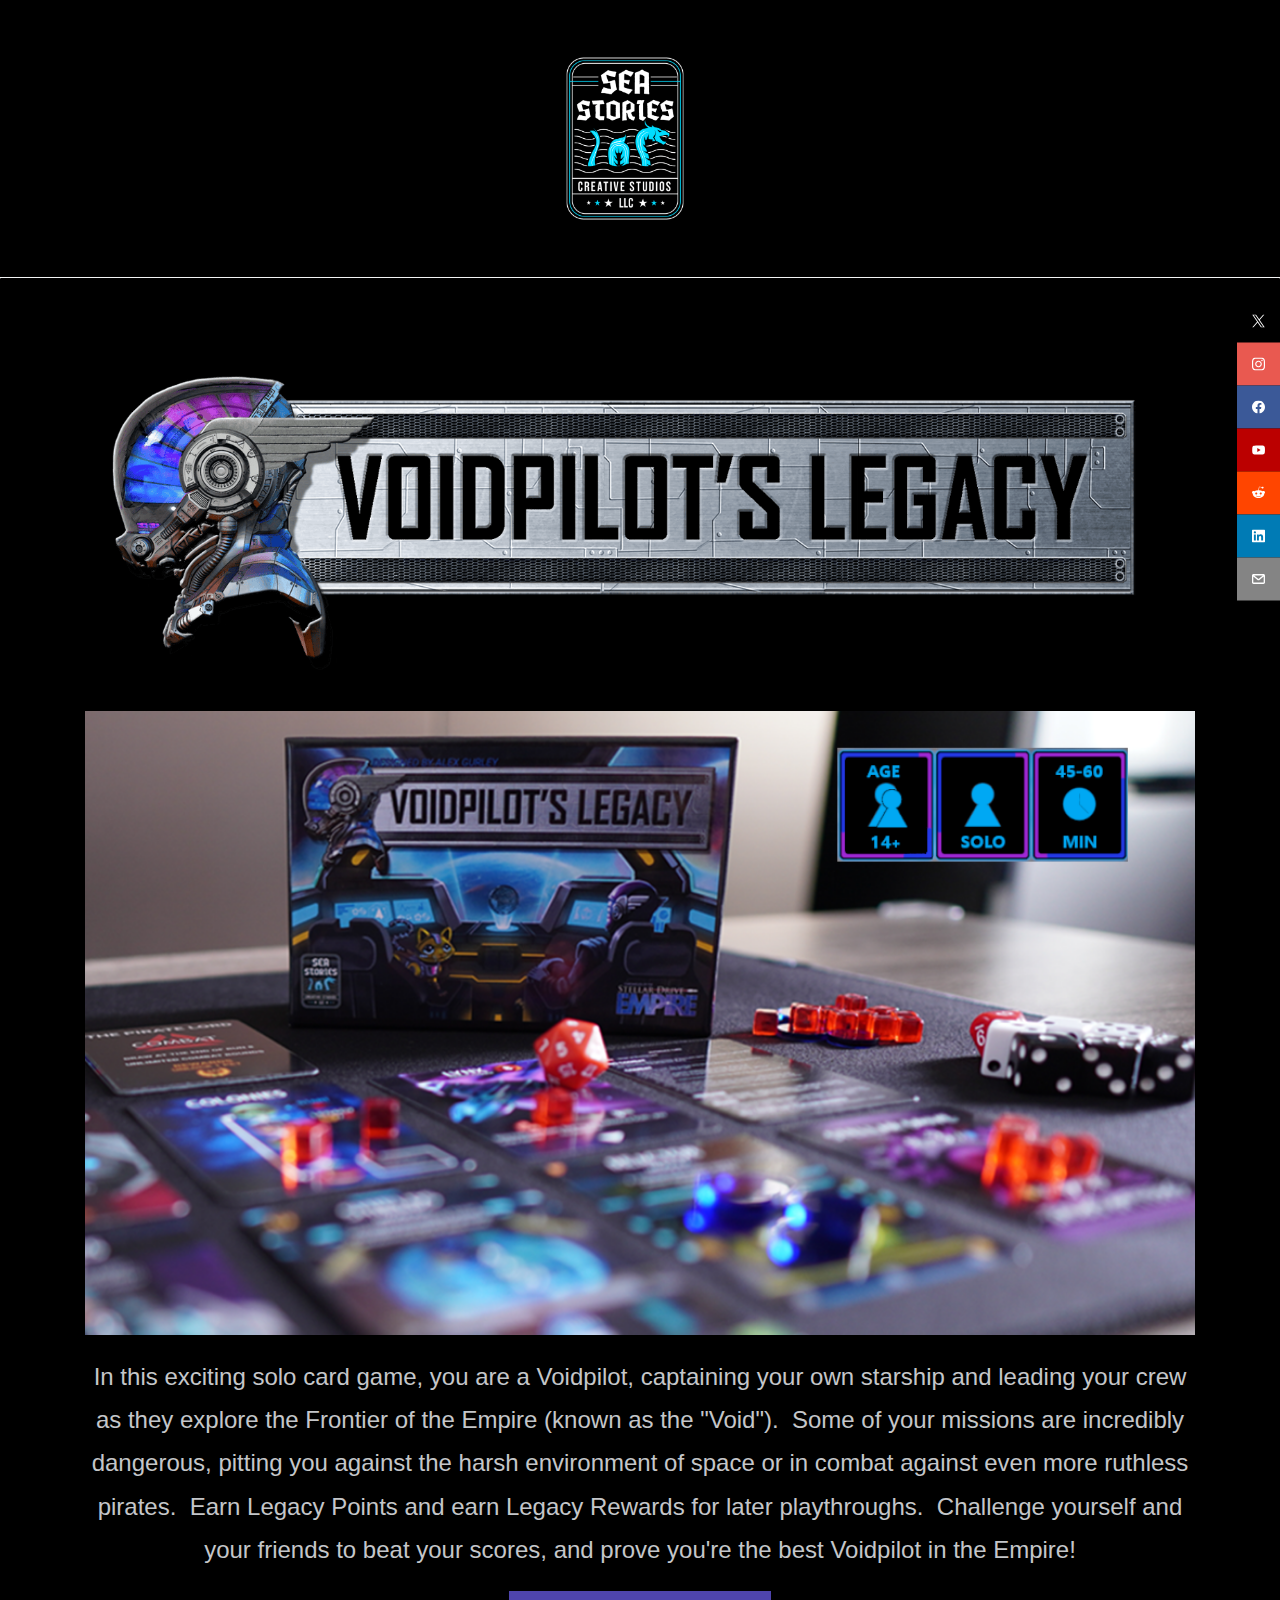
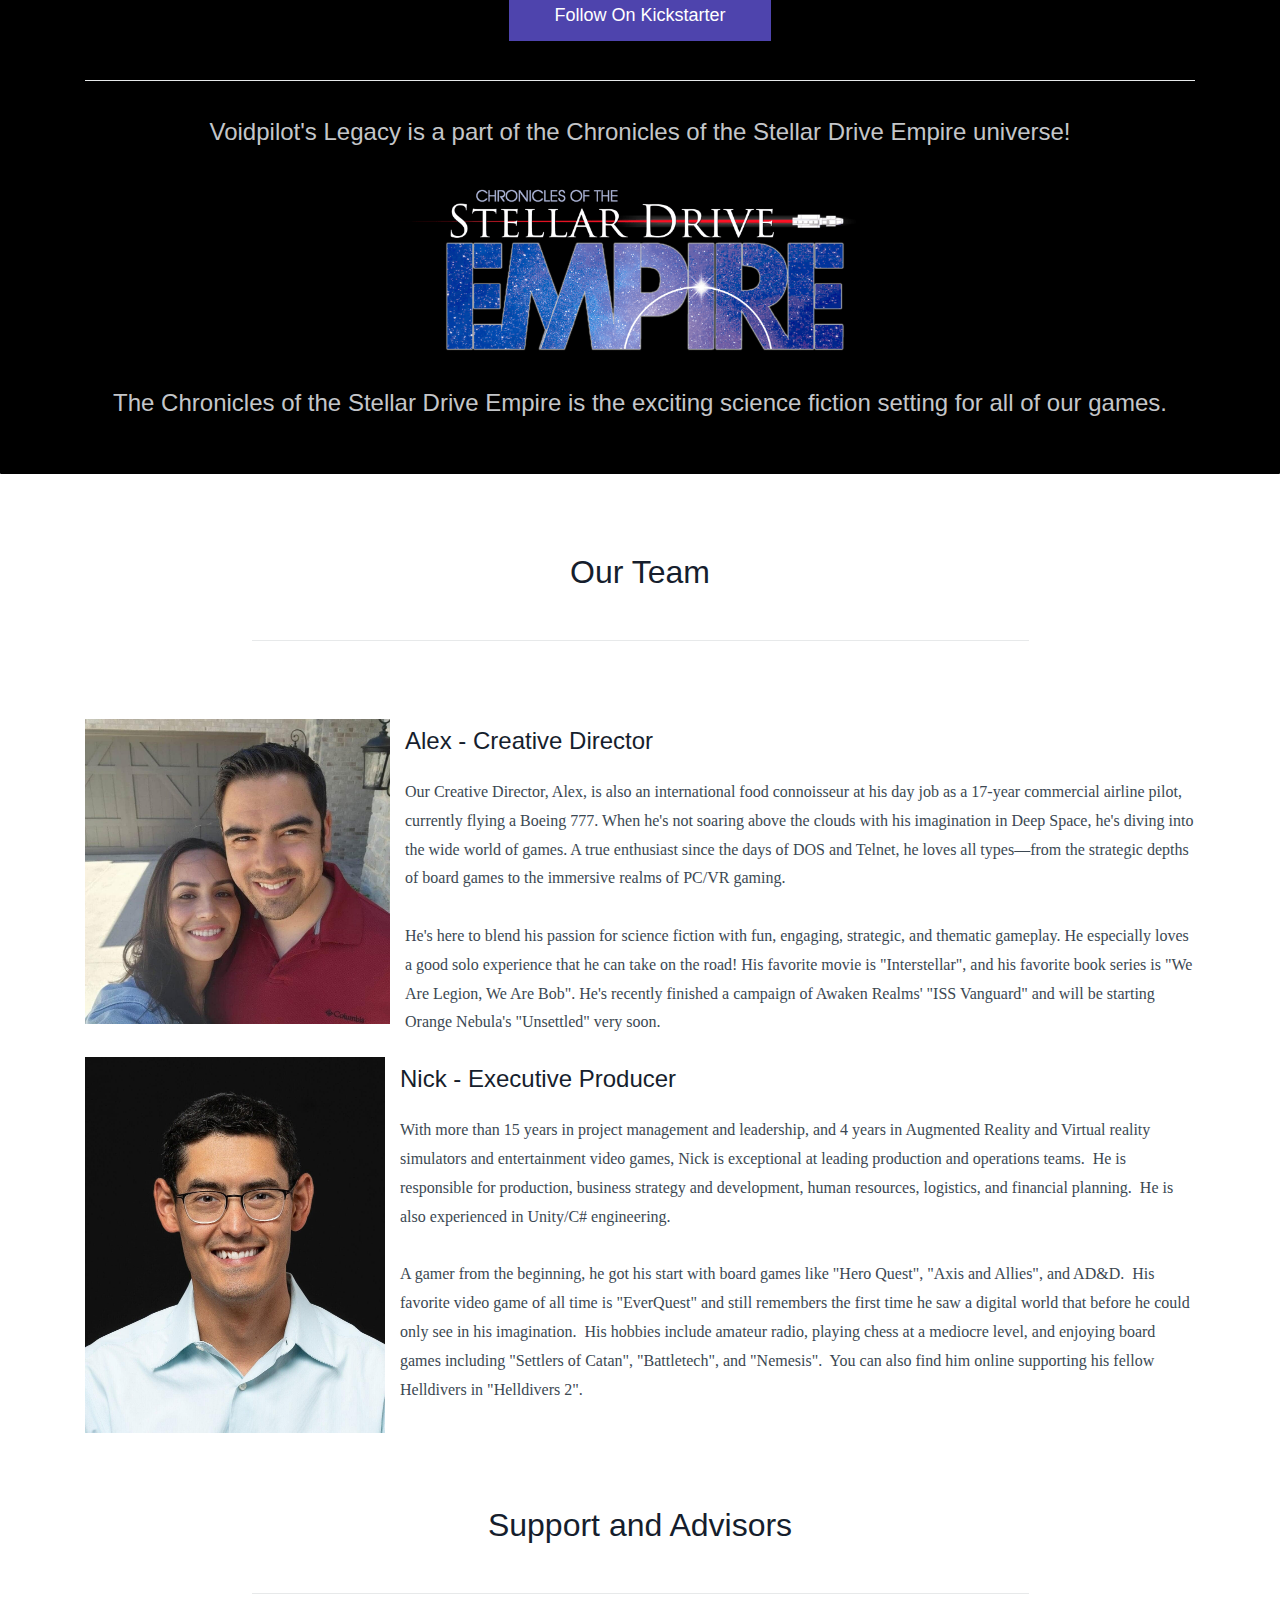
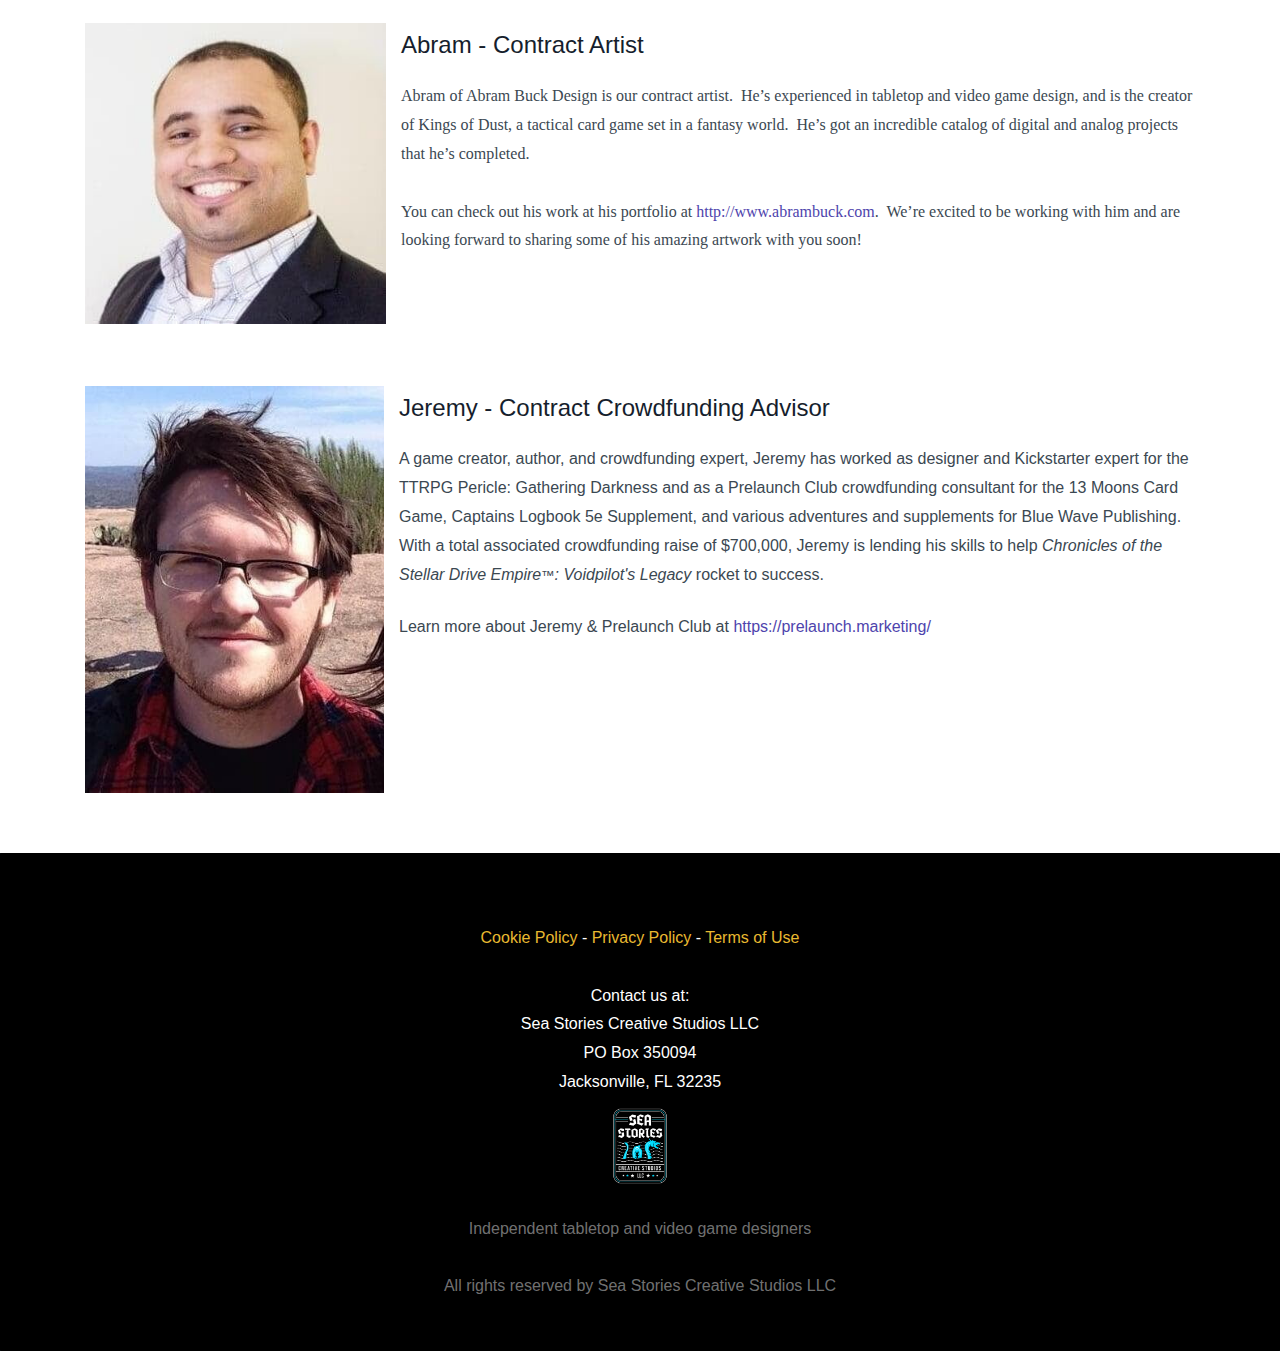
==== commit 35d897e6: "Added address to the bottom of the index page" ====
--- a/index.html
+++ b/index.html
@@ -44,7 +44,13 @@
 
 
 <center>
-<a href="cookie_policy.html" onclick=“window.open(‘cookie_policy.html’, ‘_self’);”>Cookie Policy</a> - <a href="https://seastoriescreativestudiosllc.github.io/privacy_policy.html">Privacy Policy</a> - <a href="/terms_of_use.html">Terms of Use</a>
+<a href="cookie-policy.html">Cookie Policy</a> - <a href="privacy-policy.html">Privacy Policy</a> - <a href="terms-of-use.html">Terms of Use</a>
+<br>
+<br>
+Contact us at:<br>
+Sea Stories Creative Studios LLC<br>
+PO Box 350094<br>
+Jacksonville, FL 32235
 </center>
 
 
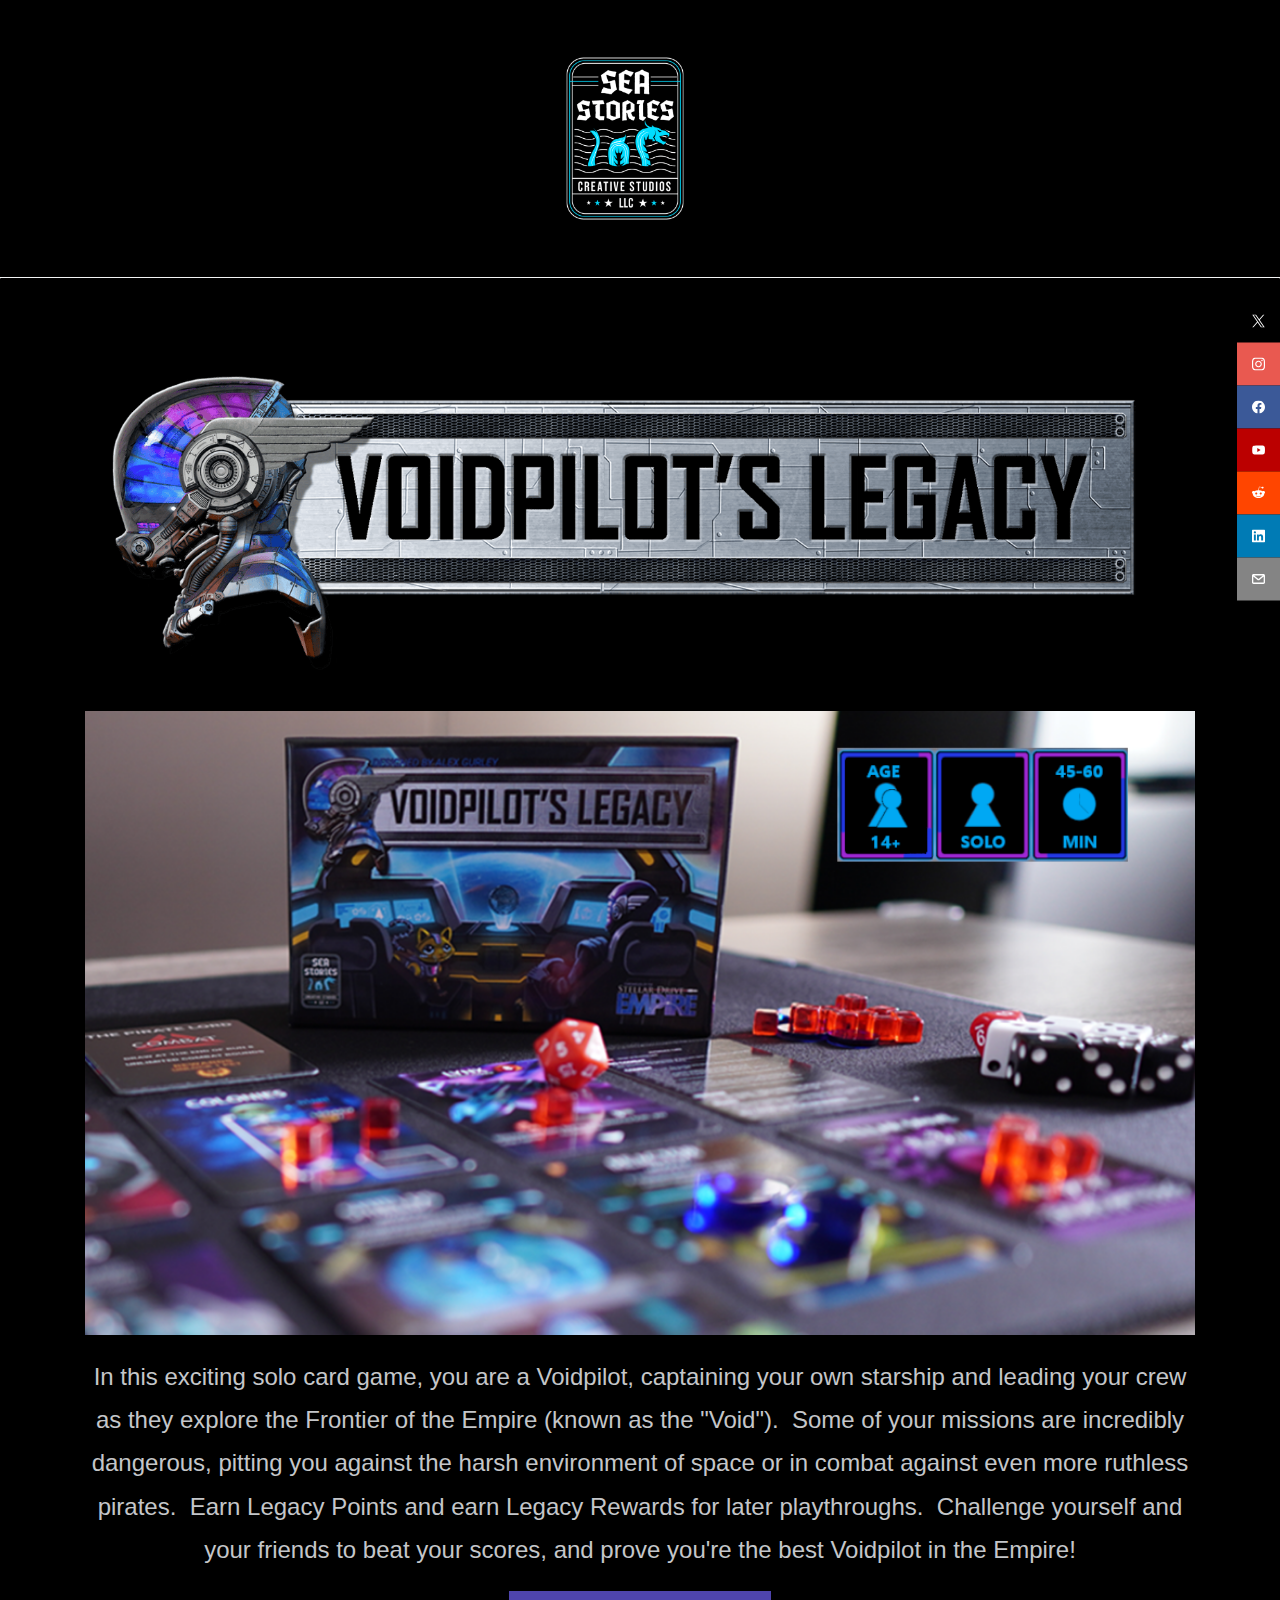
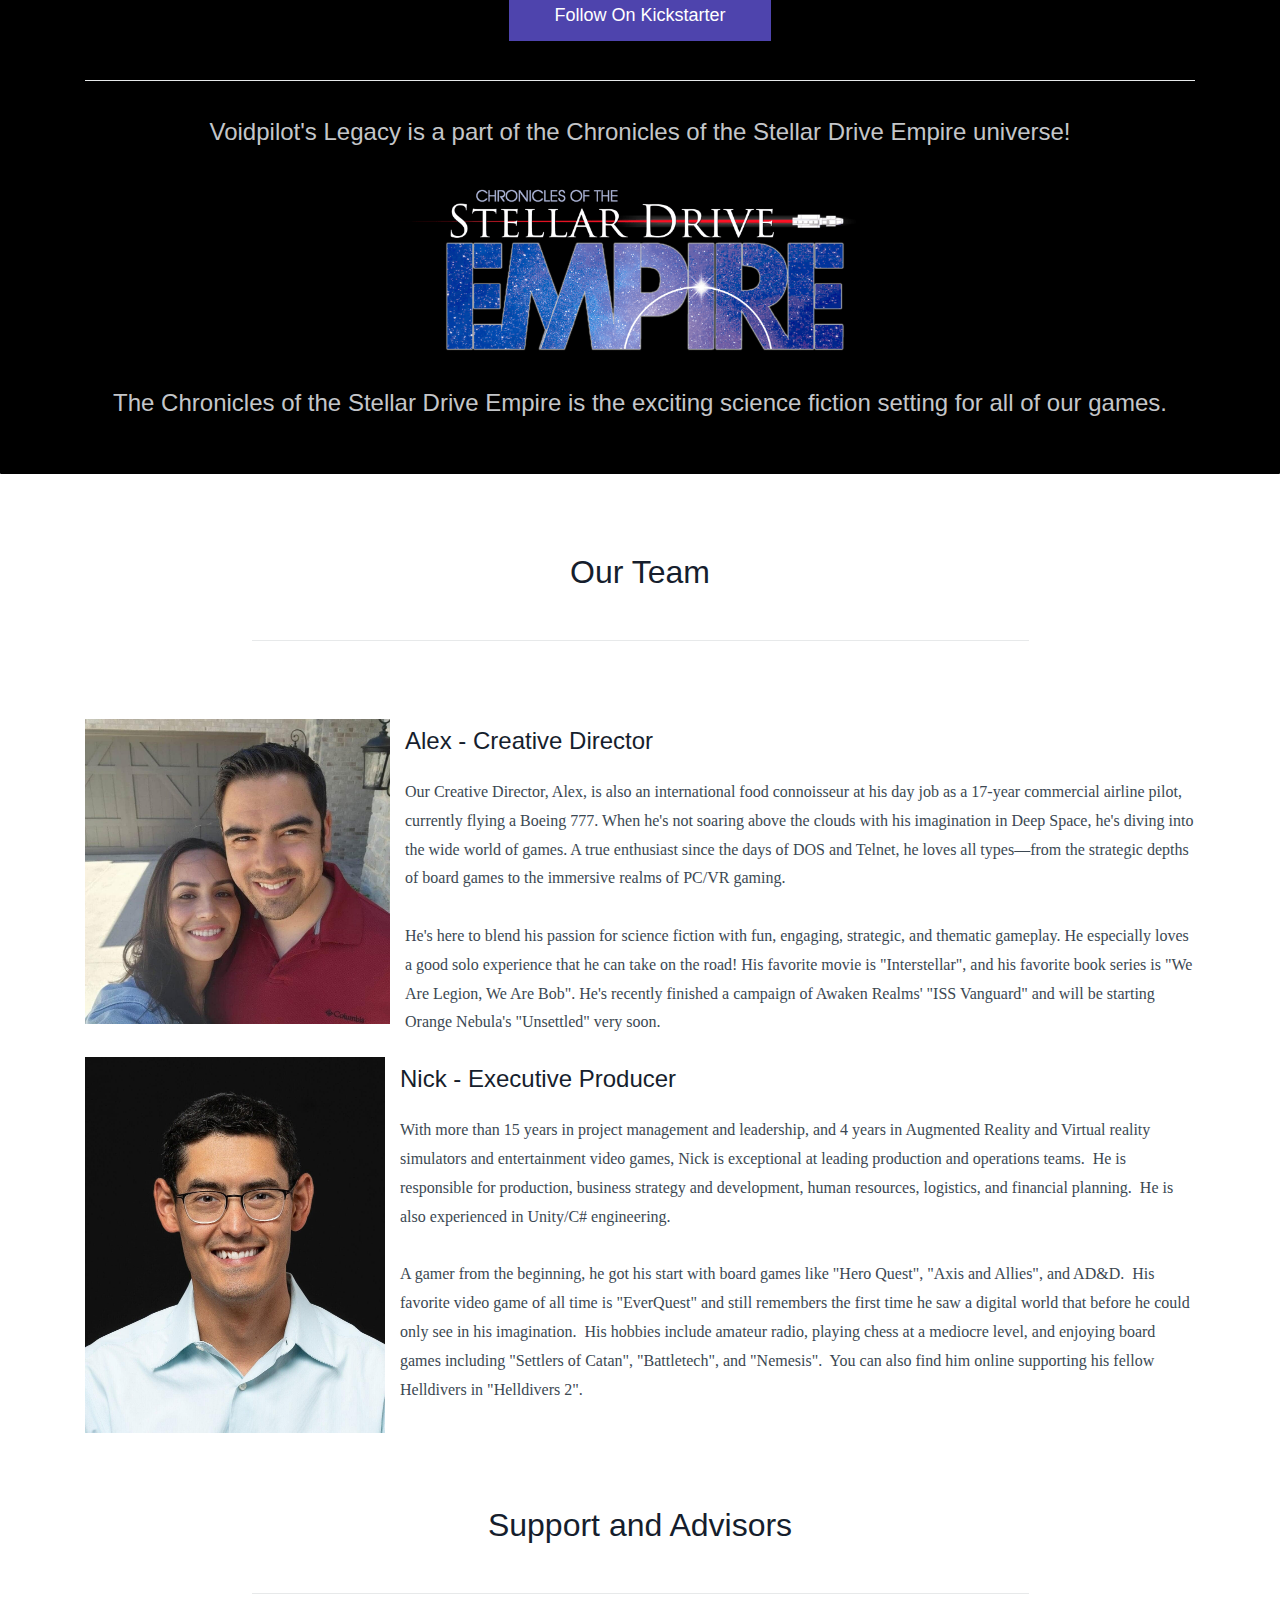
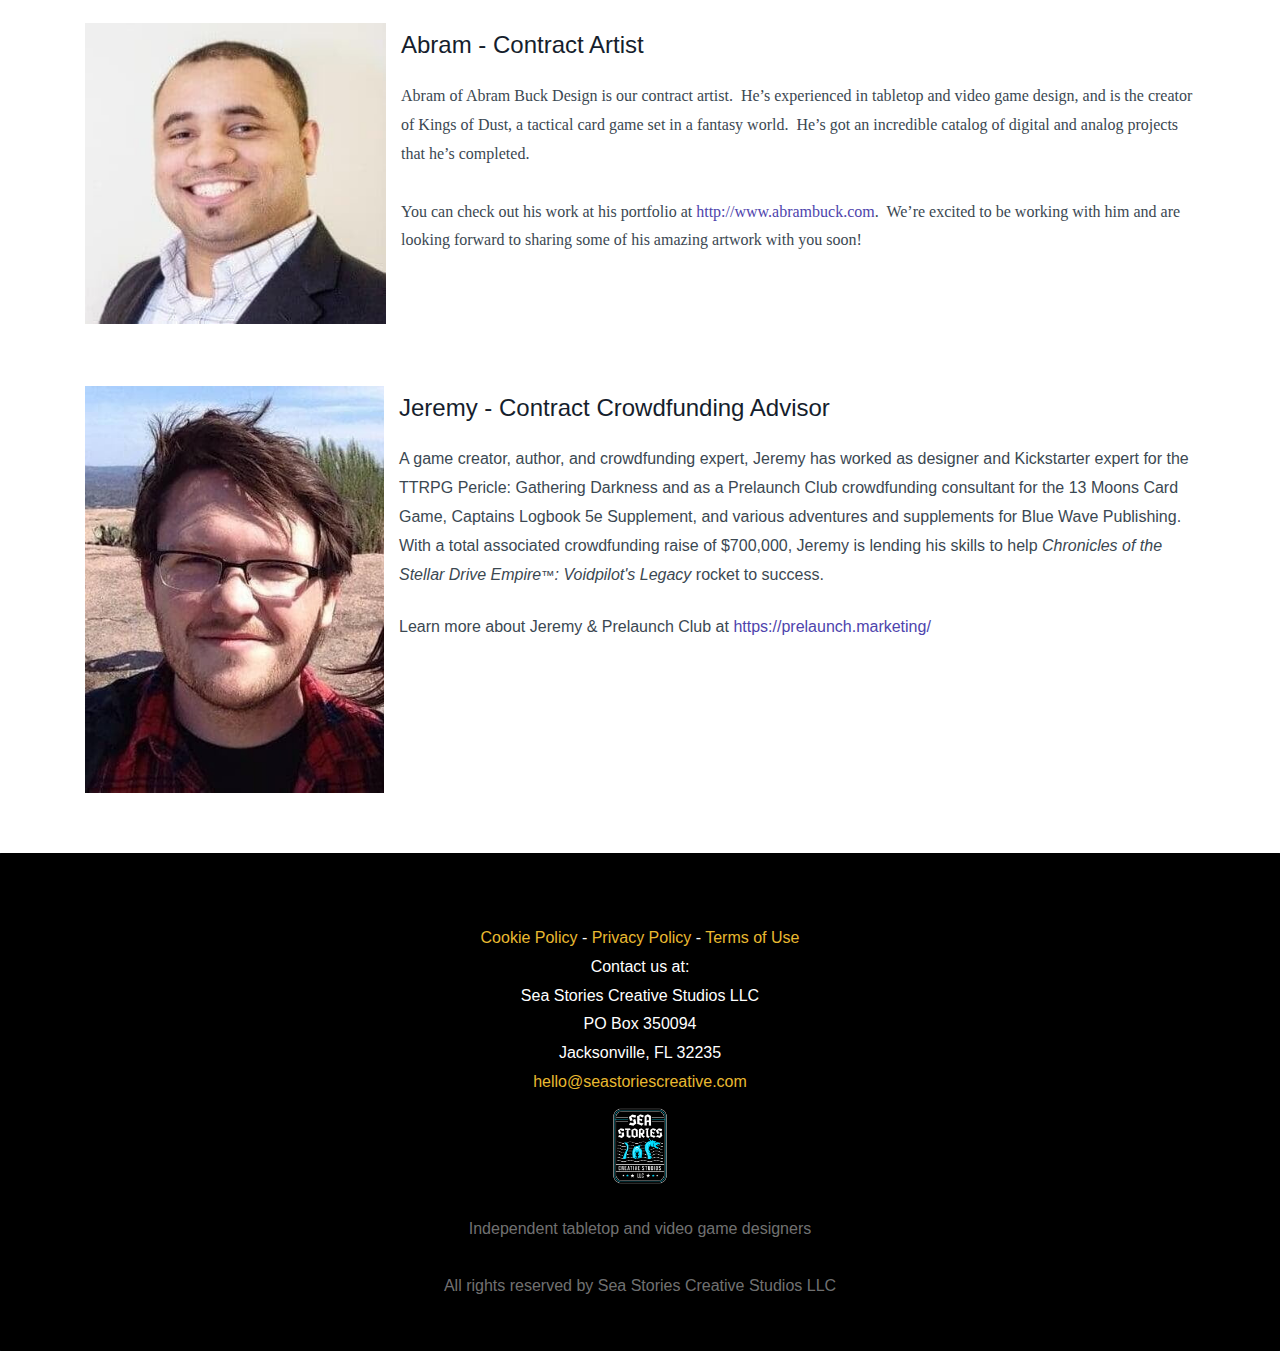
==== commit c8bd953d: "Added in an email address as well" ====
--- a/index.html
+++ b/index.html
@@ -46,11 +46,11 @@
 <center>
 <a href="cookie-policy.html">Cookie Policy</a> - <a href="privacy-policy.html">Privacy Policy</a> - <a href="terms-of-use.html">Terms of Use</a>
 <br>
-<br>
 Contact us at:<br>
 Sea Stories Creative Studios LLC<br>
 PO Box 350094<br>
-Jacksonville, FL 32235
+Jacksonville, FL 32235<br>
+<a href="mailto:hello@seastoriescreative.com">hello@seastoriescreative.com</a>
 </center>
 
 
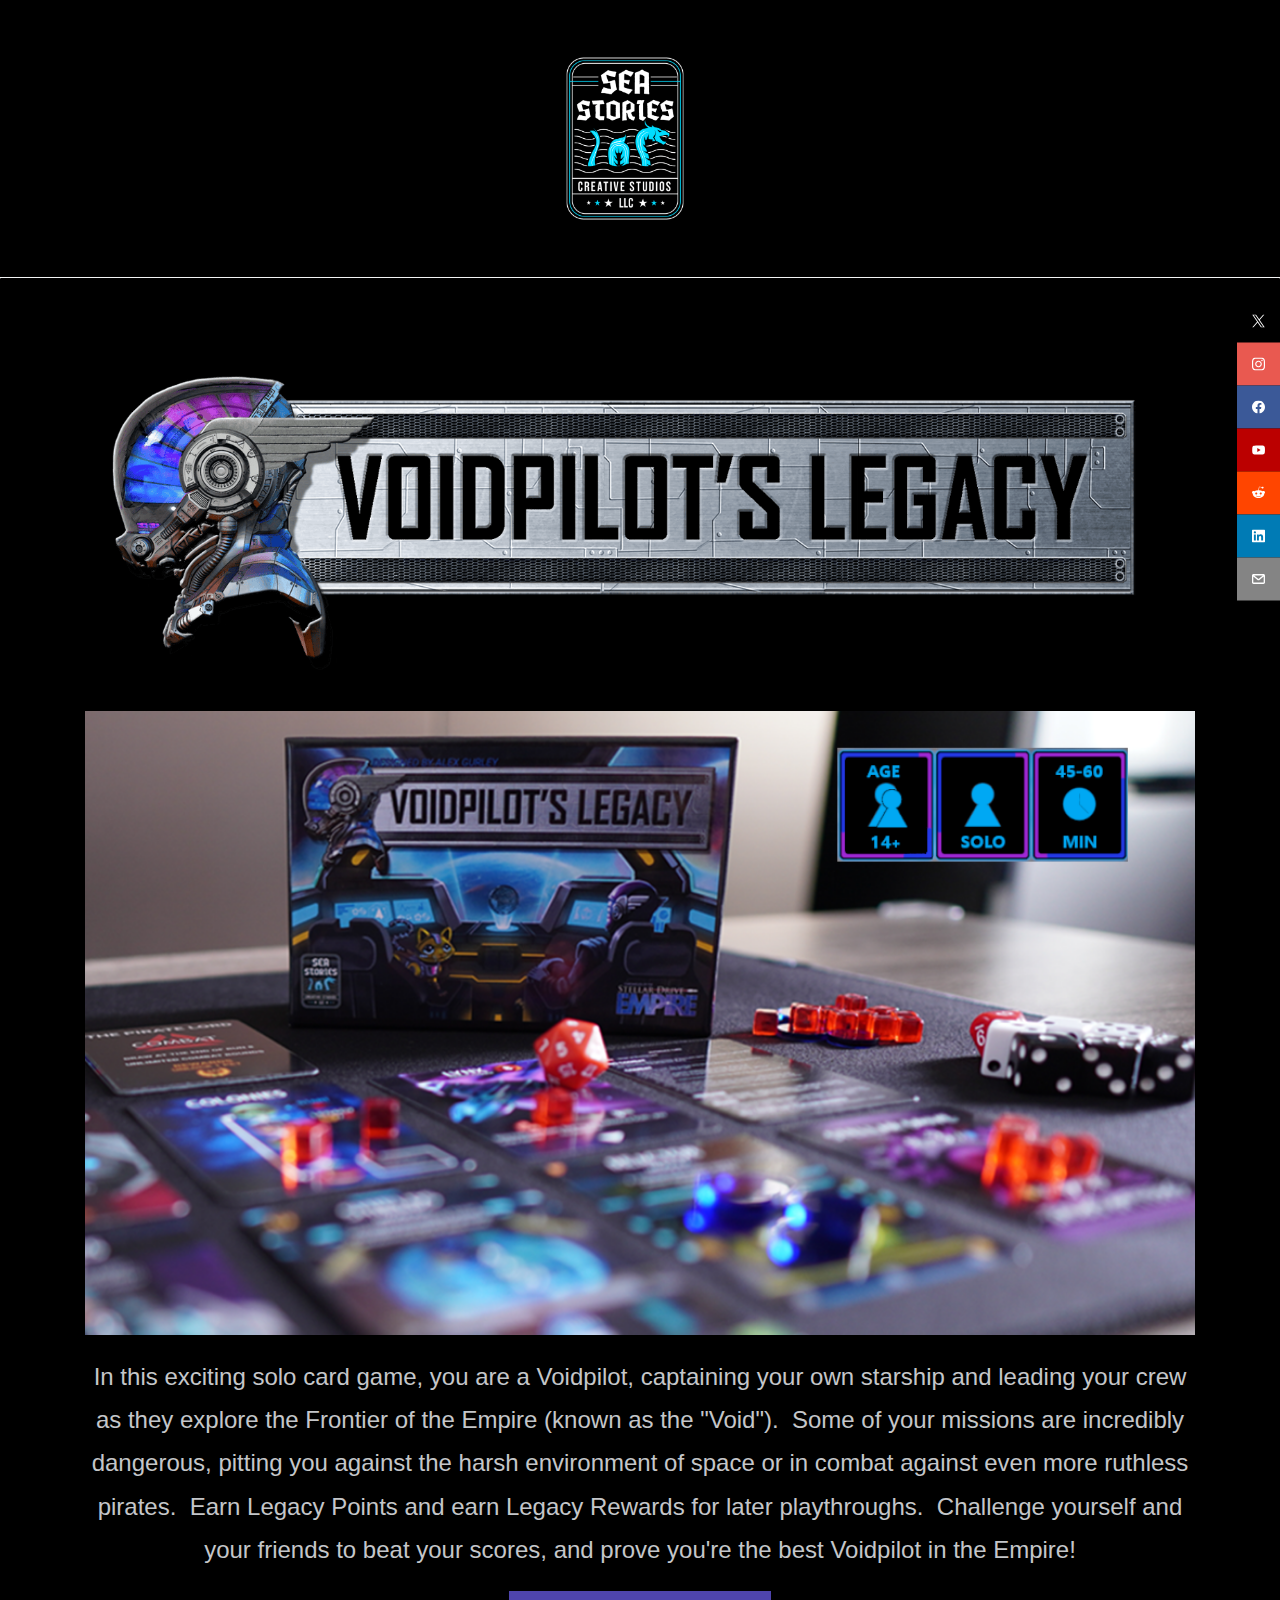
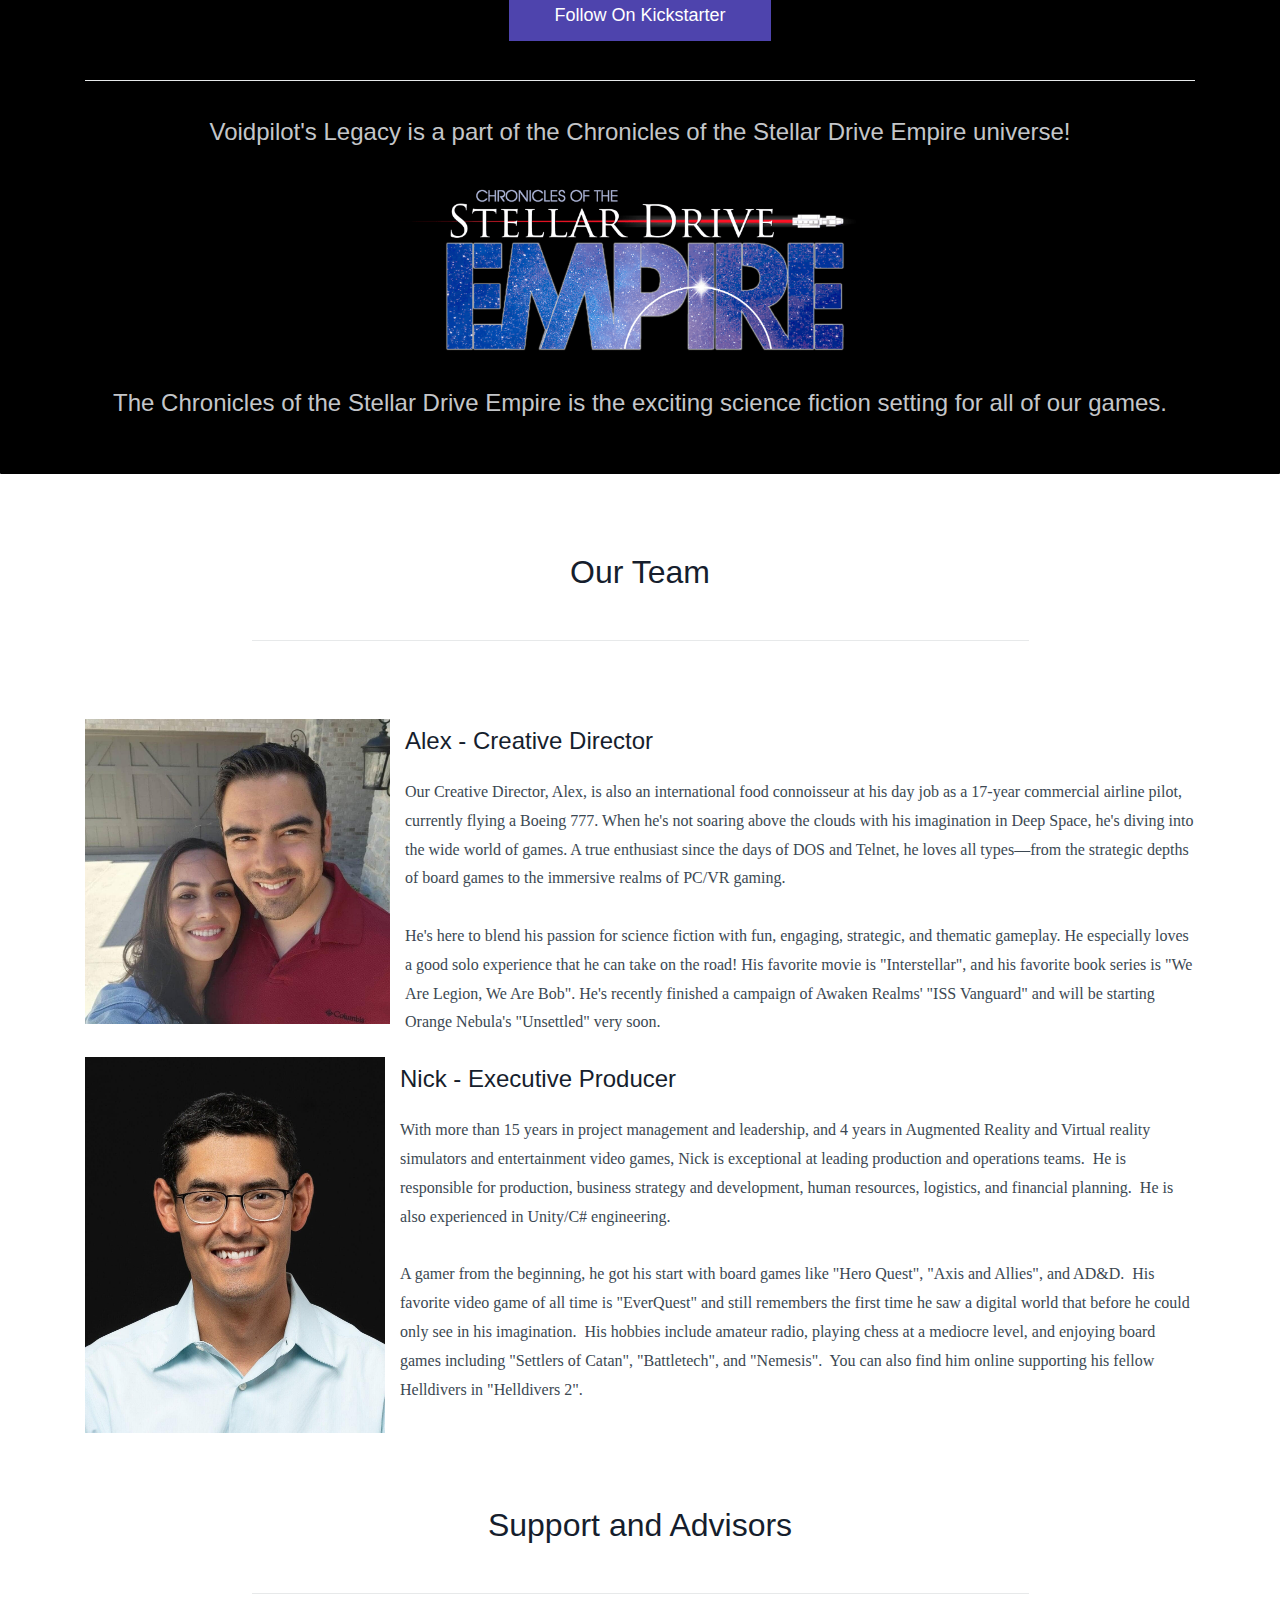
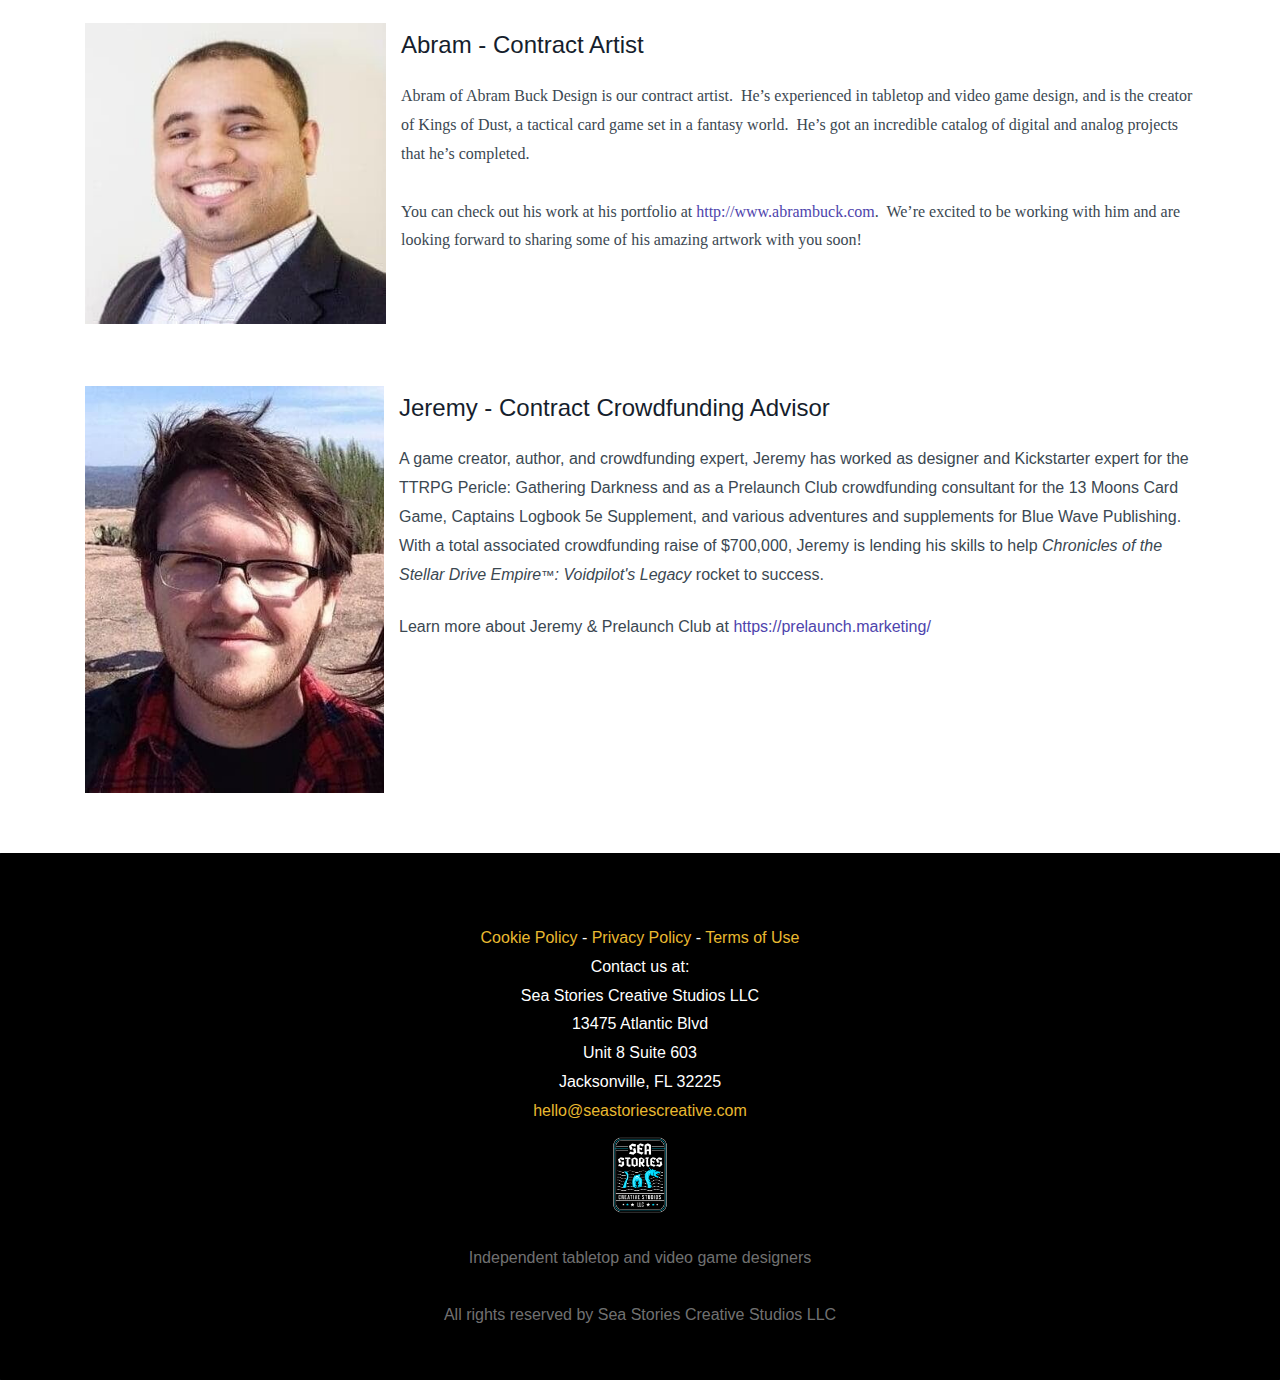
==== commit dec61d32: "Updated to new address" ====
--- a/index.html
+++ b/index.html
@@ -48,8 +48,9 @@
 <br>
 Contact us at:<br>
 Sea Stories Creative Studios LLC<br>
-PO Box 350094<br>
-Jacksonville, FL 32235<br>
+13475 Atlantic Blvd<br>
+Unit 8 Suite 603<br>
+Jacksonville, FL 32225<br>
 <a href="mailto:hello@seastoriescreative.com">hello@seastoriescreative.com</a>
 </center>
 
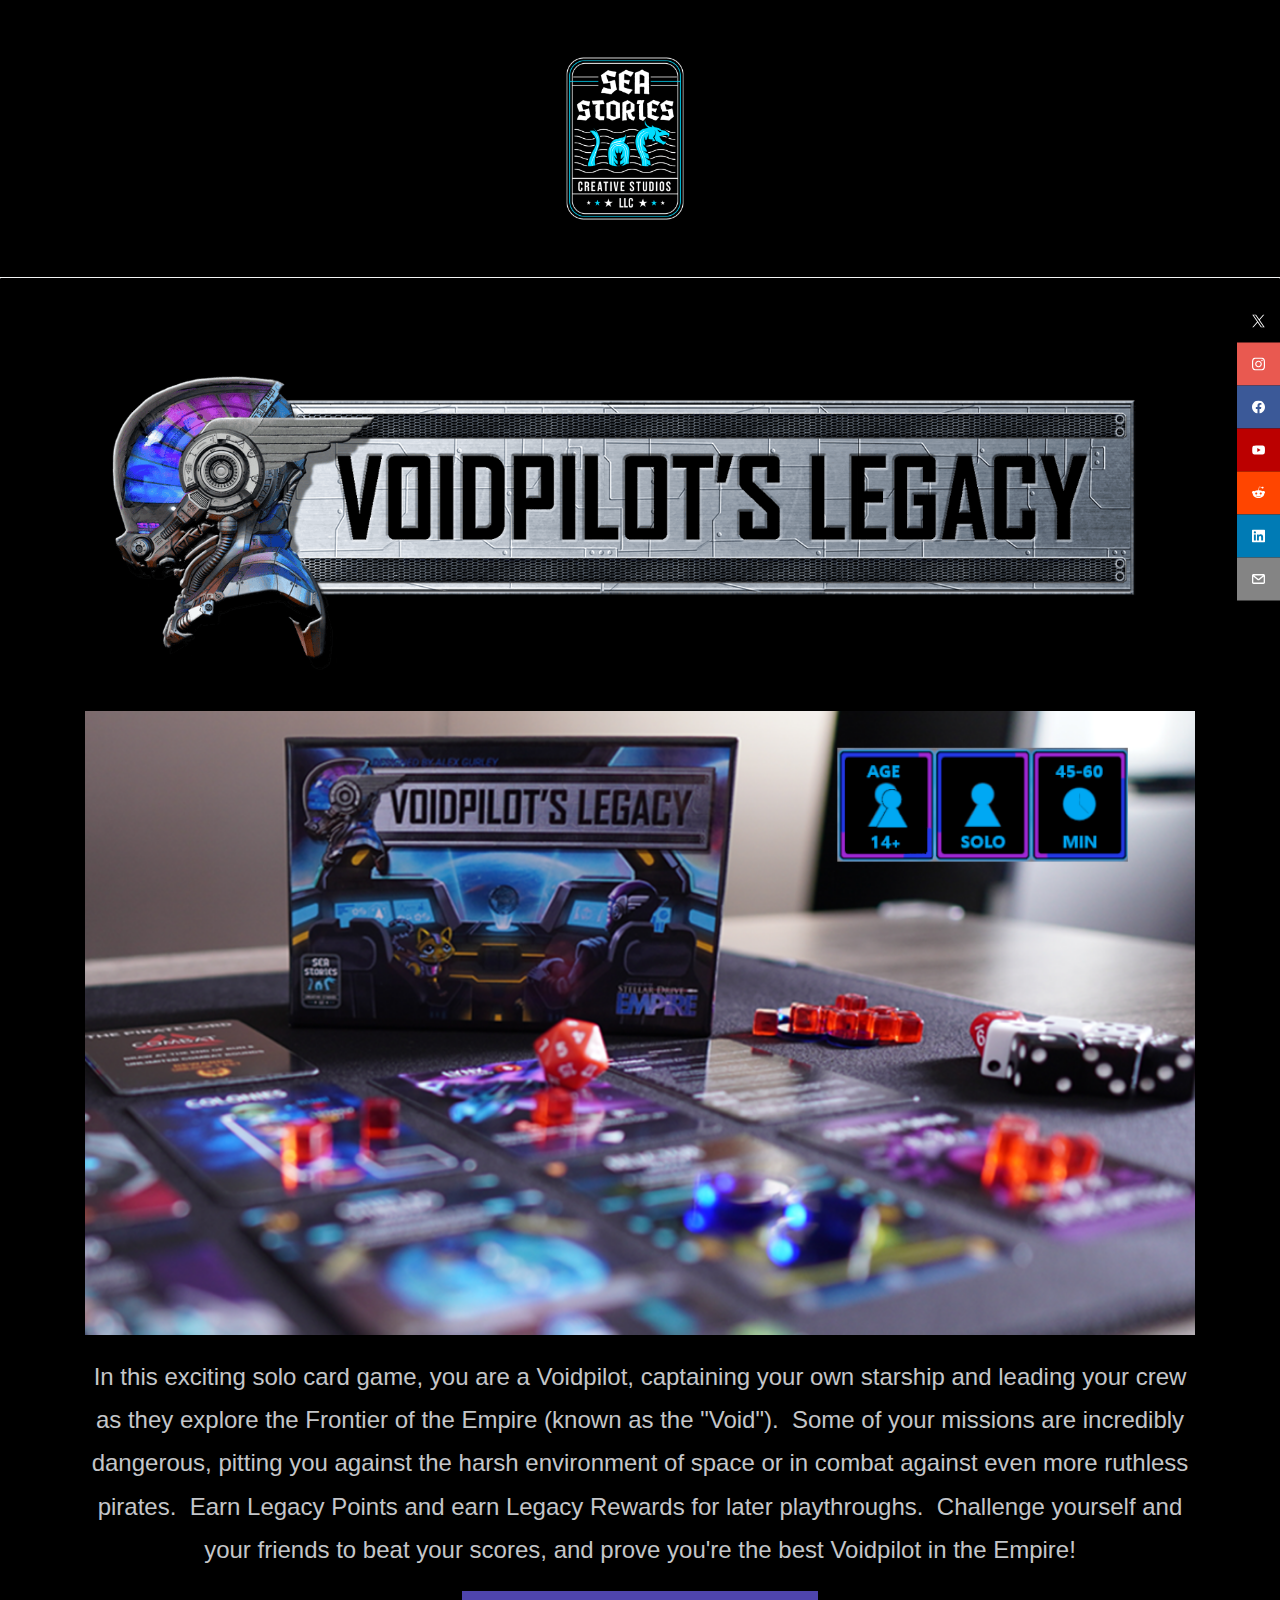
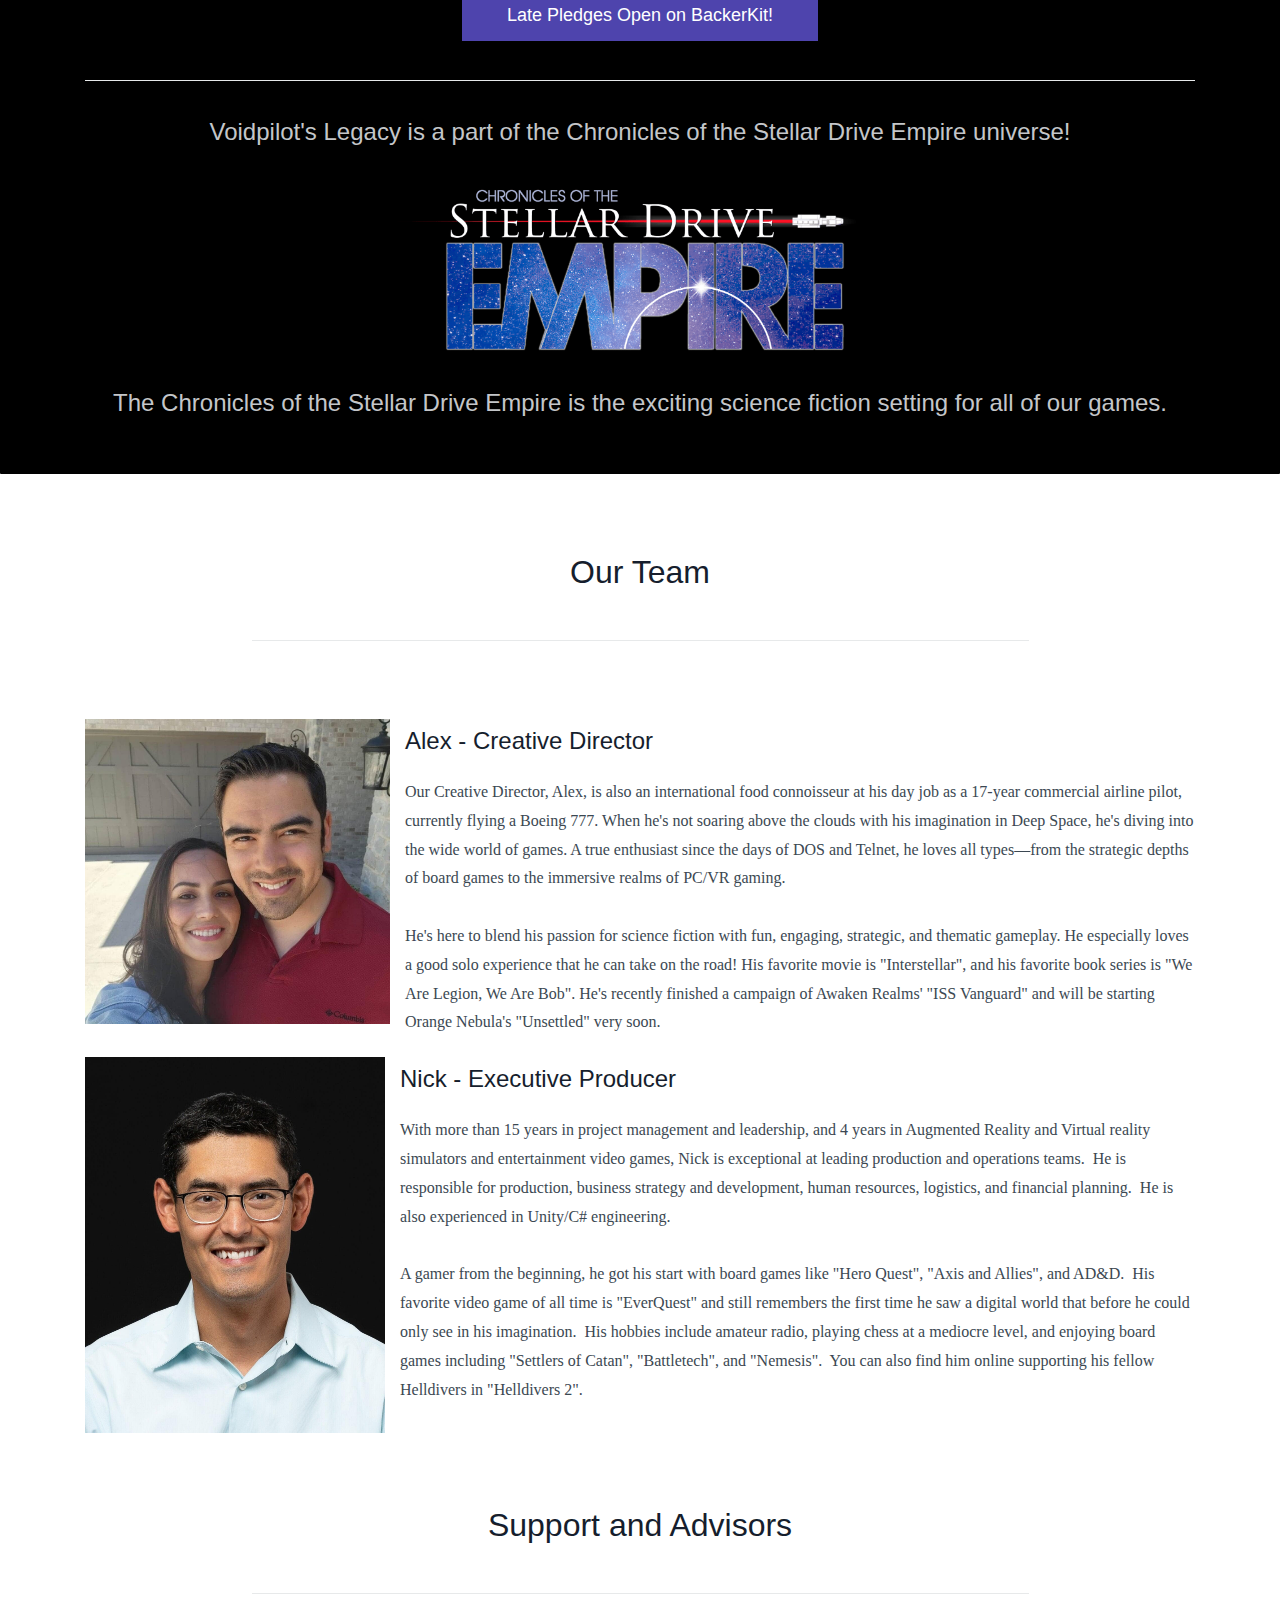
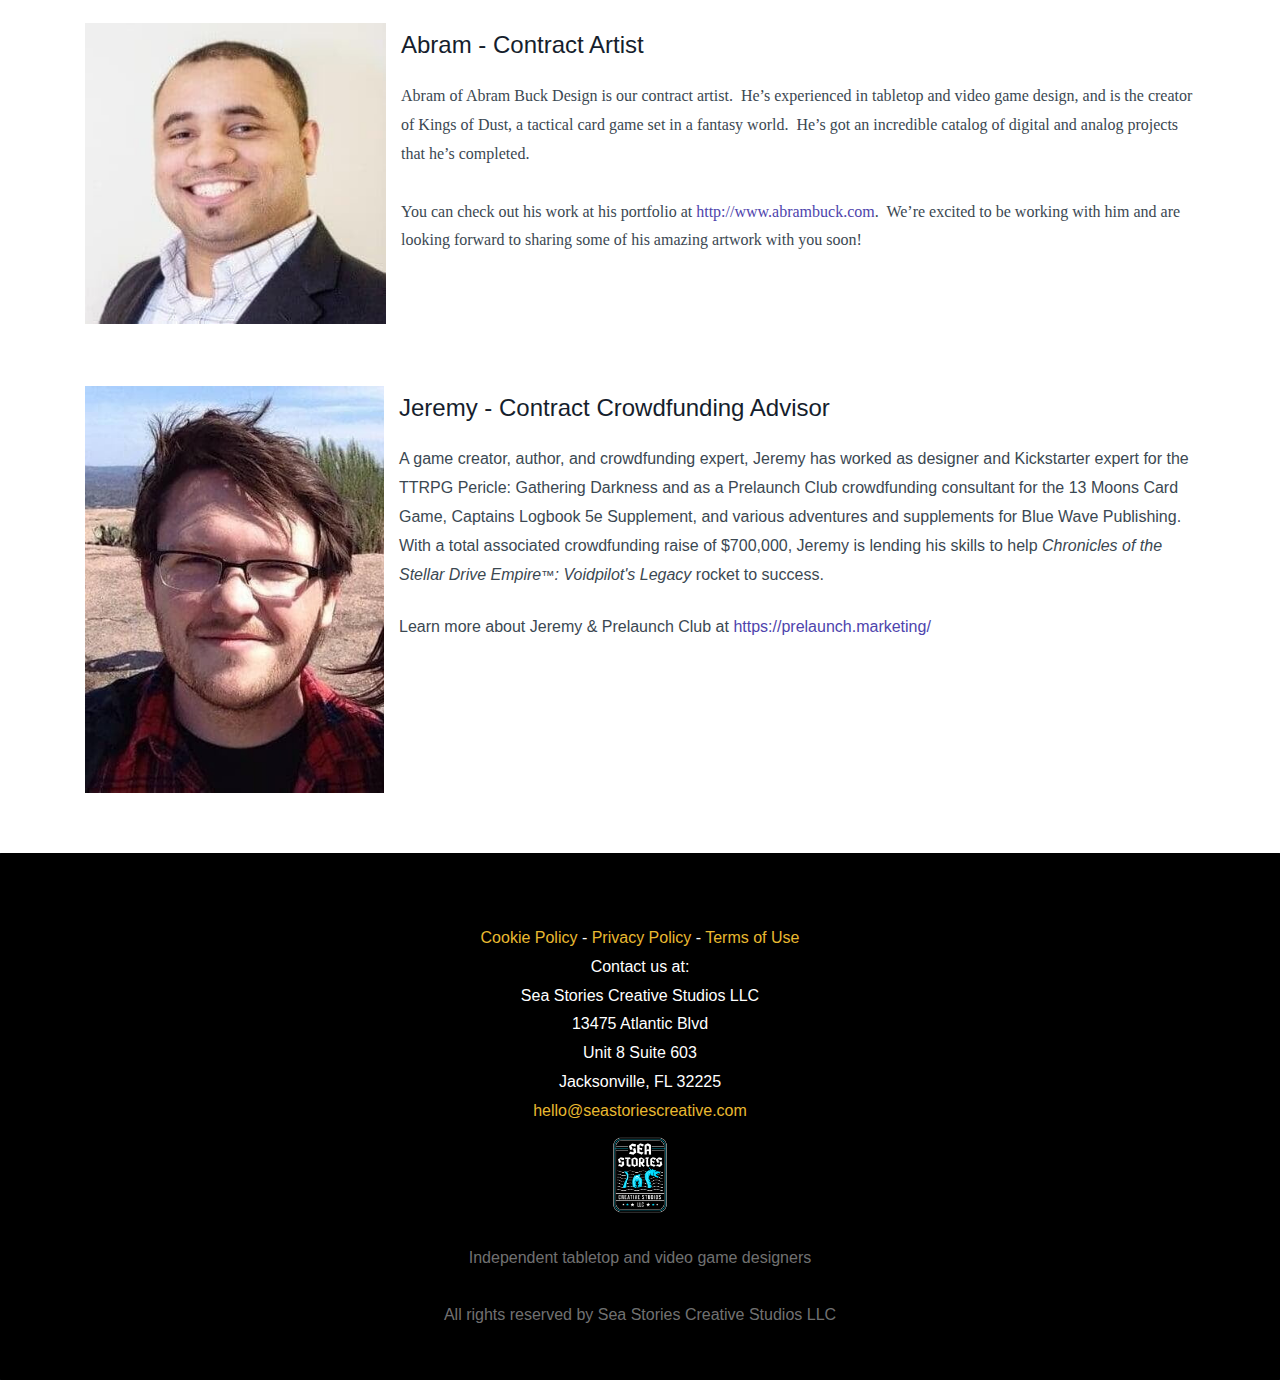
==== commit 88b85b9a: "COMMIT: Updated the buttons to link to BackerKit vice Kickstarter, and also updated the Terms of Ser" ====
--- a/index.html
+++ b/index.html
@@ -6,10 +6,10 @@
 </div></div><div class="zpsocialicon-floater"><div class="theme-socialicon-parent theme-social-icon-space" data-socialicon-parent="zptheme-socialicon-parent"><ul class="theme-scoialicon-inner-parent" data-socialicon-inner-parent="zptheme-socialicon-inner-parent"><li class="theme-socialicon-list"><a href="https://twitter.com/VoidpilotLegacy" target="_blank" class="theme-twitter-container" data-zs-social-profile-link aria-label="twitter"><svg xmlns="http://www.w3.org/2000/svg" aria-hidden="true" width="24" height="24" viewBox="0 0 24 24"><path fill-rule="nonzero" d="M14.23 10.16 22.97 0H20.9l-7.59 8.82L7.24 0H.25l9.17 13.34L.25 24h2.07l8.02-9.32 6.4 9.32h6.99l-9.5-13.84Zm-2.84 3.3-.93-1.33L3.07 1.56h3.18l5.97 8.53.92 1.33 7.76 11.09h-3.18l-6.33-9.05Z"/></svg></a></li><li class="theme-socialicon-list"><a href="https://www.instagram.com/voidpilotslegacy/" target="_blank" class="theme-instagram-container" data-zs-social-profile-link aria-label="instagram"><svg class="zpsocialprofile" aria-hidden="true" viewBox="0 0 64 64" xmlns="http://www.w3.org/2000/svg"><path d="M18.7470755,0.221595251 C15.3422244,0.382299247 13.0166948,0.927668835 10.9845413,1.72394402 C8.8808805,2.5440464 7.09761014,3.64310557 5.32364538,5.42434073 C3.54758782,7.20661909 2.45687425,8.99304465 1.64301187,11.0988238 C0.855031083,13.1361614 0.321066295,15.4627981 0.170711099,18.8697484 C0.0214311023,22.2829708 -0.012802497,23.3716107 0.00383750267,32.0611721 C0.0204135023,40.7496967 0.0587623014,41.8403975 0.221527098,45.254631 C0.384285494,48.6585158 0.927619882,50.9830597 1.72388866,53.0162565 C2.54502785,55.1199428 3.64296062,56.9022276 5.42521338,58.6772547 C7.20645494,60.4522883 8.9939045,61.5419779 11.1006629,62.3569282 C13.1359204,63.1438722 15.46353,63.6799042 18.8694627,63.8291842 C22.2826082,63.9795458 23.3722466,64.0127042 32.0596384,63.9961282 C40.7511454,63.9795458 41.8408478,63.941165 45.2539933,63.7794178 C48.6588444,63.616653 50.9822875,63.0712898 53.0165275,62.2770946 C55.1201883,61.4538563 56.9034586,60.3579395 58.6774234,58.5756547 C60.4513945,56.7943876 61.5421081,55.0069188 62.3560345,52.9001285 C63.1440153,50.8648453 63.6800089,48.5372038 63.8282777,45.1333446 C63.9775577,41.7180679 64.0128665,40.6273351 63.9962265,31.9388169 C63.9796441,23.2492555 63.9402841,22.1606092 63.7785369,18.7484684 C63.6167897,15.3414861 63.0714329,13.0179854 62.2761753,10.9837454 C61.4540249,8.88005905 60.3571033,7.0987919 58.5758618,5.32274074 C56.7946202,3.54875038 55.0071771,2.4559312 52.9004123,1.64411682 C50.8641371,0.856129637 48.5375324,0.319048049 45.1316061,0.171822452 C41.7184606,0.0204496555 40.6288222,-0.0127087437 31.9383264,0.00387365592 C23.2499298,0.0204560555 22.160285,0.0577936547 18.7470755,0.221595251 M19.1203747,58.0696835 C16.0006051,57.9338499 14.3064996,57.4154436 13.1774308,56.9810372 C11.682346,56.4024772 10.6154853,55.7088452 9.49261809,54.5942852 C8.37184371,53.4755524 7.67612533,52.4117765 7.09241974,50.9198021 C6.65381495,49.7906885 6.12611576,48.0986182 5.97993337,44.9788358 C5.82129017,41.6060871 5.78502777,40.5941383 5.76945657,32.0497481 C5.75287417,23.5074443 5.78394617,22.4954955 5.93120377,19.1196428 C6.06491897,16.0019213 6.58648055,14.3057037 7.01983094,13.1776334 C7.59834613,11.6804686 8.28988531,10.6156558 9.40655089,9.49280784 C10.5252389,8.36992787 11.5889956,7.67628948 13.081994,7.0925775 C14.2100452,6.65191191 15.9021283,6.12831512 19.0208227,5.98007832 C22.3956194,5.82038552 23.4064738,5.78618392 31.9486944,5.76960153 C40.4929438,5.75298713 41.5048734,5.78307992 44.8807453,5.93134872 C47.9983644,6.06715032 49.6945564,6.58350231 50.8216028,7.0199951 C52.3176987,7.59852308 53.3845595,8.28801427 54.5064091,9.40674704 C55.628201,10.5254798 56.323913,11.5871694 56.9076186,13.0832846 C57.3482458,14.2082189 57.8718362,15.9023821 58.0190938,19.0201036 C58.1797594,22.3949387 58.2160858,23.4068555 58.231593,31.9491913 C58.2481754,40.4935879 58.2171034,41.5054983 58.0688346,44.8792902 C57.933033,47.9990726 57.4156442,49.6942725 56.9802074,50.8243973 C56.4016858,52.3184581 55.710089,53.3853316 54.5924123,54.5082116 C53.4747995,55.6269444 52.4110427,56.3246916 50.9169691,56.9084356 C49.7910044,57.348026 48.0968988,57.8726723 44.9802333,58.0209411 C41.6055006,58.1795587 40.5945822,58.2158467 32.0492576,58.2314179 C23.507037,58.2480131 22.4961826,58.2158659 19.1203747,58.0696835 M45.2073489,14.8946189 C45.2114717,17.0138765 46.9346204,18.729806 49.053846,18.7256663 C51.1740891,18.7215116 52.8900251,16.9993549 52.8869253,14.8800973 C52.8827483,12.7608398 51.1595931,11.043899 49.03935,11.0480387 C46.9191132,11.052187 45.2031773,12.7753614 45.2073489,14.8946189 M15.5693094,32.0310857 C15.5869347,41.1063495 22.957565,48.4469894 32.0305952,48.4293954 C41.1046942,48.4117446 48.4493852,41.0430983 48.4318231,31.9678665 C48.414134,22.8957323 41.0424926,15.5509133 31.967376,15.5685072 C22.8942818,15.5861645 15.5516836,22.9579403 15.5693094,32.0310857 M21.3328633,32.0196937 C21.3225058,26.1295435 26.0897377,21.344654 31.978768,21.3342528 C37.868867,21.3228812 42.6547101,26.0880651 42.6661227,31.9792585 C42.6775581,37.870452 37.9103198,42.6542983 32.0192032,42.6657427 C26.1301793,42.6771143 21.3442722,37.9108872 21.3328633,32.0196937"></path></svg></a></li><li class="theme-socialicon-list"><a href="https://www.facebook.com/voidpilotslegacy" target="_blank" class="theme-facebook-container" data-zs-social-profile-link aria-label="facebook"><svg class="zpsocialprofile" aria-hidden="true" viewBox="0 0 64 64" xmlns="http://www.w3.org/2000/svg"><path d="M64,32.1989637 C64,14.4248705 49.6642636,0 32,0 C14.3357364,0 -8.52651283e-14,14.4248705 -8.52651283e-14,32.1989637 C-8.52651283e-14,48.2818653 11.6992791,61.6124352 27.0236869,64 L27.0236869,41.4839378 L18.8506694,41.4839378 L18.8506694,32.1989637 L27.0236869,32.1989637 L27.0236869,25.1025907 C27.0236869,17.0445596 31.76931,12.5678756 39.0854789,12.5678756 C42.5787848,12.5678756 46.2039135,13.2310881 46.2039135,13.2310881 L46.2039135,21.0901554 L42.1833162,21.0901554 C38.1956746,21.0901554 36.9433574,23.6103627 36.9433574,26.1305699 L36.9433574,32.1658031 L45.8414006,32.1658031 L44.4243048,41.4507772 L36.9433574,41.4507772 L36.9433574,63.9668394 C52.3007209,61.6124352 64,48.2818653 64,32.1989637 Z"></path></svg></a></li><li class="theme-socialicon-list"><a href="https://www.youtube.com/@VoidpilotsLegacy" target="_blank" class="theme-youtube-container" data-zs-social-profile-link aria-label="youtube"><svg class="zpsocialprofile" aria-hidden="true" viewBox="0 0 64 64" xmlns="http://www.w3.org/2000/svg"><path d="M32.786 10l.106.001.392.002c1.94.009 6.896.05 11.873.237l.765.03c4.589.187 9.063.504 11.068 1.04 2.71.73 4.84 2.86 5.56 5.56 1.204 4.505 1.301 13.515 1.31 14.939v.382c-.009 1.424-.106 10.434-1.31 14.939a7.885 7.885 0 0 1-5.56 5.56c-4.455 1.19-21.107 1.3-24.098 1.309h-.923c-2.99-.01-19.635-.118-24.099-1.309a7.885 7.885 0 0 1-5.56-5.56c-.401-1.502-.68-3.504-.873-5.559l-.058-.65c-.314-3.688-.368-7.394-.377-8.552L1 32.124v-.194-.054l.002-.245c.009-1.158.063-4.864.377-8.552l.058-.65c.193-2.055.472-4.057.873-5.559a7.885 7.885 0 0 1 5.56-5.56c4.296-1.146 19.878-1.29 23.706-1.307L31.97 10h.105zM26.15 22.57v18.86L42.48 32l-16.33-9.43z"/></svg></a></li><li class="theme-socialicon-list"><a href="https://www.reddit.com/r/VoidPilotsLegacy/" target="_blank" class="theme-reddit-container" data-zs-social-profile-link aria-label="reddit"><svg class="zpsocialprofile" aria-hidden="true" xmlns="http://www.w3.org/2000/svg" viewBox="0 0 64 64"><path d="M64,29.0049213 C64,25.1338583 60.8506151,21.992126 56.970123,21.992126 C55.0579965,21.992126 53.370826,22.7214567 52.1335677,23.9557087 C47.3532513,20.5334646 40.7170475,18.2893701 33.4059754,18.0088583 L36.6115993,3.02952756 L47.0158172,5.21751969 C47.1282953,7.85433071 49.3216169,9.98622047 52.0210896,9.98622047 C54.7768014,9.98622047 57.026362,7.74212598 57.026362,4.99311024 C57.026362,2.24409449 54.7768014,0 52.0210896,0 C50.0527241,0 48.3655536,1.12204724 47.5782074,2.80511811 L35.9367311,0.336614173 C35.599297,0.280511811 35.2618629,0.336614173 34.9806678,0.50492126 C34.6994728,0.673228346 34.5307557,0.953740157 34.4182777,1.29035433 L30.8752197,18.0088583 C23.3954306,18.2332677 16.7029877,20.4212598 11.8664323,23.9557087 C10.629174,22.7775591 8.8857645,21.992126 7.02987698,21.992126 C3.14938489,21.992126 0,25.1338583 0,29.0049213 C0,31.8661417 1.68717047,34.2785433 4.16168717,35.4005906 C4.04920914,36.0738189 3.99297012,36.8031496 3.99297012,37.5324803 C3.99297012,48.3041339 16.5342707,57 32.056239,57 C47.5782074,57 60.1195079,48.3041339 60.1195079,37.5324803 C60.1195079,36.8031496 60.0632689,36.1299213 59.9507909,35.4566929 C62.2565905,34.3346457 64,31.8661417 64,29.0049213 Z M16,34 C16,31.247191 18.247191,29 21,29 C23.752809,29 26,31.247191 26,34 C26,36.752809 23.752809,39 21,39 C18.247191,39 16,36.752809 16,34 Z M43.6131844,47.2768496 C40.253641,50.7708831 33.865001,51 31.9924686,51 C30.1199362,51 23.6762217,50.7136038 20.3717528,47.2768496 C19.8760824,46.7613365 19.8760824,45.902148 20.3717528,45.3866348 C20.8674231,44.8711217 21.6935403,44.8711217 22.1892107,45.3866348 C24.282041,47.5632458 28.7981486,48.3651551 32.0475431,48.3651551 C35.2969376,48.3651551 39.7579706,47.5632458 41.9058755,45.3866348 C42.4015458,44.8711217 43.2276631,44.8711217 43.7233334,45.3866348 C44.1088548,45.9594272 44.1088548,46.7613365 43.6131844,47.2768496 Z M43,39 C40.247191,39 38,36.752809 38,34 C38,31.247191 40.247191,29 43,29 C45.752809,29 48,31.247191 48,34 C48,36.752809 45.752809,39 43,39 Z"></path></svg></a></li><li class="theme-socialicon-list"><a href="https://www.linkedin.com/company/sea-stories-creative-studios-llc/" target="_blank" class="theme-linkedin-container" data-zs-social-profile-link aria-label="linkedin"><svg class="zpsocialprofile" aria-hidden="true" viewBox="0 0 64 64" xmlns="http://www.w3.org/2000/svg"><path d="M64 4.706v54.588A4.706 4.706 0 0 1 59.294 64H4.706A4.706 4.706 0 0 1 0 59.294V4.706A4.706 4.706 0 0 1 4.706 0h54.588A4.706 4.706 0 0 1 64 4.706zM18.824 24.47H9.412v30.117h9.412V24.471zm.847-10.353a5.421 5.421 0 0 0-5.384-5.46h-.17a5.459 5.459 0 0 0 0 10.918 5.421 5.421 0 0 0 5.554-5.289v-.17zm34.917 22.174c0-9.054-5.76-12.574-11.482-12.574a10.73 10.73 0 0 0-9.525 4.856h-.263v-4.103H24.47v30.117h9.411V38.57a6.25 6.25 0 0 1 5.647-6.738h.358c2.993 0 5.214 1.882 5.214 6.625v16.132h9.412l.075-18.296z"/></svg></a></li><li class="theme-socialicon-list"><a href="mailto:hello@seastoriescreative.com" target="_blank" class="theme-email-container" data-zs-social-profile-link aria-label="email"><svg aria-hidden="true" viewBox="0 0 383 292" xmlns="http://www.w3.org/2000/svg" xmlns:xlink="http://www.w3.org/1999/xlink"><path d="M336.764,0.945 L45.354,0.945 C20.346,0.945 0,20.484 0,44.5 L0,247.617 C0,271.633 20.346,291.172 45.354,291.172 L336.764,291.172 C361.772,291.172 382.117,271.633 382.117,247.617 L382.117,44.5 C382.117,20.484 361.772,0.945 336.764,0.945 L336.764,0.945 Z M336.764,252.72 L45.354,252.72 C41.678,252.72 38.454,250.336 38.454,247.617 L38.454,71.359 L170.251,182.629 C172.953,184.911 176.389,186.167 179.927,186.167 L202.186,186.168 C205.722,186.168 209.16,184.911 211.863,182.629 L343.666,71.355 L343.666,247.619 C343.664,250.336 340.439,252.72 336.764,252.72 L336.764,252.72 Z M191.059,147.987 L62.87,39.397 L319.248,39.397 L191.059,147.987 L191.059,147.987 Z"></path></svg></a></li></ul></div>
 </div></div>
 
-<div data-theme-content-container="theme-content-container" class="theme-content-area "><div class="theme-content-container"><div class="theme-content-area-inner"><div class="zpcontent-container page-container "><div data-element-id="elm_e9fQf1eFQduk0nmNtAIdBA" data-element-type="section" class="zpsection zpdefault-section zpdefault-section-bg zscustom-section-73 " style="background-color:rgb(0, 0, 0);background-image:unset;"><style type="text/css"> [data-element-id="elm_e9fQf1eFQduk0nmNtAIdBA"].zpsection{ border-radius:1px; } </style><div class="zpcontainer"><div data-element-id="elm__mXzXX-2QSj59DTmMHDhwQ" data-element-type="row" class="zprow zpalign-items-flex-start zpjustify-content-flex-start zpdefault-section zpdefault-section-bg "><style type="text/css"> [data-element-id="elm__mXzXX-2QSj59DTmMHDhwQ"].zprow{ border-radius:1px; } </style><div data-element-id="elm_FdUNUHGbYTXKhzCLHyN1WA" data-element-type="column" class="zpelem-col zpcol-12 zpcol-md-12 zpcol-sm-12 zpalign-self- zpdefault-section zpdefault-section-bg "><style type="text/css"> [data-element-id="elm_FdUNUHGbYTXKhzCLHyN1WA"].zpelem-col{ border-radius:1px; } </style><div data-element-id="elm__OHhuEew_BnUKDeQ_A97dQ" data-element-type="image" class="zpelement zpelem-image "><style> @media (min-width: 992px) { [data-element-id="elm__OHhuEew_BnUKDeQ_A97dQ"] .zpimage-container figure img { width: 1110px ; height: 342.71px ; } } @media (max-width: 991px) and (min-width: 768px) { [data-element-id="elm__OHhuEew_BnUKDeQ_A97dQ"] .zpimage-container figure img { width:723px ; height:223.23px ; } } @media (max-width: 767px) { [data-element-id="elm__OHhuEew_BnUKDeQ_A97dQ"] .zpimage-container figure img { width:415px ; height:128.13px ; } } [data-element-id="elm__OHhuEew_BnUKDeQ_A97dQ"].zpelem-image { border-radius:1px; } </style><div data-caption-color="" data-size-tablet="" data-size-mobile="" data-align="center" data-tablet-image-separate="false" data-mobile-image-separate="false" class="zpimage-container zpimage-align-center zpimage-tablet-align-center zpimage-mobile-align-center zpimage-size-fit zpimage-tablet-fallback-fit zpimage-mobile-fallback-fit "><figure role="none" class="zpimage-data-ref"><a class="zpimage-anchor" href="https://www.kickstarter.com/projects/voidpilotslegacy/voidpilots-legacy-a-new-solo-sci-fi-tabletop-game" target="" title="Follow on Kickstarter!" rel="nofollow"><picture><img class="zpimage zpimage-style-none zpimage-space-none " src="/VPL%20Logo%20for%20Website%20Transparent.png" width="415" height="128.13" loading="lazy" size="fit"/></picture></a></figure></div>
-</div><div data-element-id="elm__EafTPtMDIHY2mbrFZQD1w" data-element-type="image" class="zpelement zpelem-image "><style> @media (min-width: 992px) { [data-element-id="elm__EafTPtMDIHY2mbrFZQD1w"] .zpimage-container figure img { width: 1110px ; height: 624.38px ; } } @media (max-width: 991px) and (min-width: 768px) { [data-element-id="elm__EafTPtMDIHY2mbrFZQD1w"] .zpimage-container figure img { width:723px ; height:406.69px ; } } @media (max-width: 767px) { [data-element-id="elm__EafTPtMDIHY2mbrFZQD1w"] .zpimage-container figure img { width:415px ; height:233.44px ; } } [data-element-id="elm__EafTPtMDIHY2mbrFZQD1w"].zpelem-image { border-radius:1px; } </style><div data-caption-color="" data-size-tablet="" data-size-mobile="" data-align="center" data-tablet-image-separate="false" data-mobile-image-separate="false" class="zpimage-container zpimage-align-center zpimage-tablet-align-center zpimage-mobile-align-center zpimage-size-fit zpimage-tablet-fallback-fit zpimage-mobile-fallback-fit "><figure role="none" class="zpimage-data-ref"><a class="zpimage-anchor" href="https://www.kickstarter.com/projects/voidpilotslegacy/voidpilots-legacy-a-new-solo-sci-fi-tabletop-game" target="" title="Follow on Kickstarter!" rel="nofollow"><picture><img class="zpimage zpimage-style-none zpimage-space-none " src="/Kickstarter_Main_Updated_Box_Art.png" width="415" height="233.44" loading="lazy" size="fit"/></picture></a></figure></div>
+<div data-theme-content-container="theme-content-container" class="theme-content-area "><div class="theme-content-container"><div class="theme-content-area-inner"><div class="zpcontent-container page-container "><div data-element-id="elm_e9fQf1eFQduk0nmNtAIdBA" data-element-type="section" class="zpsection zpdefault-section zpdefault-section-bg zscustom-section-73 " style="background-color:rgb(0, 0, 0);background-image:unset;"><style type="text/css"> [data-element-id="elm_e9fQf1eFQduk0nmNtAIdBA"].zpsection{ border-radius:1px; } </style><div class="zpcontainer"><div data-element-id="elm__mXzXX-2QSj59DTmMHDhwQ" data-element-type="row" class="zprow zpalign-items-flex-start zpjustify-content-flex-start zpdefault-section zpdefault-section-bg "><style type="text/css"> [data-element-id="elm__mXzXX-2QSj59DTmMHDhwQ"].zprow{ border-radius:1px; } </style><div data-element-id="elm_FdUNUHGbYTXKhzCLHyN1WA" data-element-type="column" class="zpelem-col zpcol-12 zpcol-md-12 zpcol-sm-12 zpalign-self- zpdefault-section zpdefault-section-bg "><style type="text/css"> [data-element-id="elm_FdUNUHGbYTXKhzCLHyN1WA"].zpelem-col{ border-radius:1px; } </style><div data-element-id="elm__OHhuEew_BnUKDeQ_A97dQ" data-element-type="image" class="zpelement zpelem-image "><style> @media (min-width: 992px) { [data-element-id="elm__OHhuEew_BnUKDeQ_A97dQ"] .zpimage-container figure img { width: 1110px ; height: 342.71px ; } } @media (max-width: 991px) and (min-width: 768px) { [data-element-id="elm__OHhuEew_BnUKDeQ_A97dQ"] .zpimage-container figure img { width:723px ; height:223.23px ; } } @media (max-width: 767px) { [data-element-id="elm__OHhuEew_BnUKDeQ_A97dQ"] .zpimage-container figure img { width:415px ; height:128.13px ; } } [data-element-id="elm__OHhuEew_BnUKDeQ_A97dQ"].zpelem-image { border-radius:1px; } </style><div data-caption-color="" data-size-tablet="" data-size-mobile="" data-align="center" data-tablet-image-separate="false" data-mobile-image-separate="false" class="zpimage-container zpimage-align-center zpimage-tablet-align-center zpimage-mobile-align-center zpimage-size-fit zpimage-tablet-fallback-fit zpimage-mobile-fallback-fit "><figure role="none" class="zpimage-data-ref"><a class="zpimage-anchor" href="https://voidpilotslegacy.backerkit.com/hosted_preorders" target="" title="Late Pledges Open on BackerKit!" rel="nofollow"><picture><img class="zpimage zpimage-style-none zpimage-space-none " src="/VPL%20Logo%20for%20Website%20Transparent.png" width="415" height="128.13" loading="lazy" size="fit"/></picture></a></figure></div>
+</div><div data-element-id="elm__EafTPtMDIHY2mbrFZQD1w" data-element-type="image" class="zpelement zpelem-image "><style> @media (min-width: 992px) { [data-element-id="elm__EafTPtMDIHY2mbrFZQD1w"] .zpimage-container figure img { width: 1110px ; height: 624.38px ; } } @media (max-width: 991px) and (min-width: 768px) { [data-element-id="elm__EafTPtMDIHY2mbrFZQD1w"] .zpimage-container figure img { width:723px ; height:406.69px ; } } @media (max-width: 767px) { [data-element-id="elm__EafTPtMDIHY2mbrFZQD1w"] .zpimage-container figure img { width:415px ; height:233.44px ; } } [data-element-id="elm__EafTPtMDIHY2mbrFZQD1w"].zpelem-image { border-radius:1px; } </style><div data-caption-color="" data-size-tablet="" data-size-mobile="" data-align="center" data-tablet-image-separate="false" data-mobile-image-separate="false" class="zpimage-container zpimage-align-center zpimage-tablet-align-center zpimage-mobile-align-center zpimage-size-fit zpimage-tablet-fallback-fit zpimage-mobile-fallback-fit "><figure role="none" class="zpimage-data-ref"><a class="zpimage-anchor" href="https://voidpilotslegacy.backerkit.com/hosted_preorders" target="" title="Late Pledges Open on BackerKit!" rel="nofollow"><picture><img class="zpimage zpimage-style-none zpimage-space-none " src="/Kickstarter_Main_Updated_Box_Art.png" width="415" height="233.44" loading="lazy" size="fit"/></picture></a></figure></div>
 </div><div data-element-id="elm_JCld3s4CNMFNfX1AwL4HZw" data-element-type="text" class="zpelement zpelem-text "><style> [data-element-id="elm_JCld3s4CNMFNfX1AwL4HZw"].zpelem-text{ color:#C4C6C9 ; border-radius:1px; } </style><div class="zptext zptext-align-left " data-editor="true"><p style="text-align:center;"><span style="font-size:24px;">In this exciting solo card game, you are a Voidpilot, captaining your own starship and leading your crew as they explore the Frontier of the Empire (known as the &quot;Void&quot;).&nbsp;&nbsp;</span><span style="font-size:24px;color:inherit;">Some of your missions are incredibly dangerous, pitting you against the harsh environment of space or in combat against even more ruthless pirates.&nbsp; Earn Legacy Points and earn Legacy Rewards for later playthroughs.&nbsp; Challenge yourself and your friends to beat your scores, and prove you're the best Voidpilot in the Empire!</span></p></div>
-</div><div data-element-id="elm_pUQxnn-iqKiBbS7LHM4fKA" data-element-type="button" class="zpelement zpelem-button "><style> [data-element-id="elm_pUQxnn-iqKiBbS7LHM4fKA"].zpelem-button{ border-radius:1px; } </style><div class="zpbutton-container zpbutton-align-center"><style type="text/css"></style><a class="zpbutton-wrapper zpbutton zpbutton-type-primary zpbutton-size-lg zpbutton-style-none " href="https://www.kickstarter.com/projects/voidpilotslegacy/voidpilots-legacy-a-new-solo-sci-fi-tabletop-game" rel="nofollow"><span class="zpbutton-content">Follow On Kickstarter</span></a></div>
+</div><div data-element-id="elm_pUQxnn-iqKiBbS7LHM4fKA" data-element-type="button" class="zpelement zpelem-button "><style> [data-element-id="elm_pUQxnn-iqKiBbS7LHM4fKA"].zpelem-button{ border-radius:1px; } </style><div class="zpbutton-container zpbutton-align-center"><style type="text/css"></style><a class="zpbutton-wrapper zpbutton zpbutton-type-primary zpbutton-size-lg zpbutton-style-none " href="https://voidpilotslegacy.backerkit.com/hosted_preorders" rel="nofollow"><span class="zpbutton-content">Late Pledges Open on BackerKit!</span></a></div>
 </div><div data-element-id="elm_vgsgtUgsEJg2TPLaZqE7Vg" data-element-type="divider" class="zpelement zpelem-divider "><style type="text/css"> [data-element-id="elm_vgsgtUgsEJg2TPLaZqE7Vg"].zpelem-divider{ border-radius:1px; } </style><style></style><div class="zpdivider-container zpdivider-line zpdivider-align-center zpdivider-width100 zpdivider-line-style-solid "><div class="zpdivider-common"></div>
 </div></div><div data-element-id="elm_Fx9bbV9vGnPjCKG36pbBfw" data-element-type="text" class="zpelement zpelem-text "><style> [data-element-id="elm_Fx9bbV9vGnPjCKG36pbBfw"].zpelem-text{ color:#C4C6C9 ; border-radius:1px; } </style><div class="zptext zptext-align-left " data-editor="true"><p style="text-align:center;"><span style="color:inherit;"><span style="font-size:24px;">Voidpilot's Legacy is a part of the Chronicles of the Stellar Drive Empire universe!</span></span><br></p></div>
 </div><div data-element-id="elm_EDOK5cABSt3zhA7u4ZMHGw" data-element-type="image" class="zpelement zpelem-image "><style> @media (min-width: 992px) { [data-element-id="elm_EDOK5cABSt3zhA7u4ZMHGw"] .zpimage-container figure img { width: 500px ; height: 187.81px ; } } @media (max-width: 991px) and (min-width: 768px) { [data-element-id="elm_EDOK5cABSt3zhA7u4ZMHGw"] .zpimage-container figure img { width:500px ; height:187.81px ; } } @media (max-width: 767px) { [data-element-id="elm_EDOK5cABSt3zhA7u4ZMHGw"] .zpimage-container figure img { width:500px ; height:187.81px ; } } [data-element-id="elm_EDOK5cABSt3zhA7u4ZMHGw"].zpelem-image { border-radius:1px; } </style><div data-caption-color="" data-size-tablet="" data-size-mobile="" data-align="center" data-tablet-image-separate="false" data-mobile-image-separate="false" class="zpimage-container zpimage-align-center zpimage-tablet-align-center zpimage-mobile-align-center zpimage-size-medium zpimage-tablet-fallback-medium zpimage-mobile-fallback-medium hb-lightbox " data-lightbox-options="
